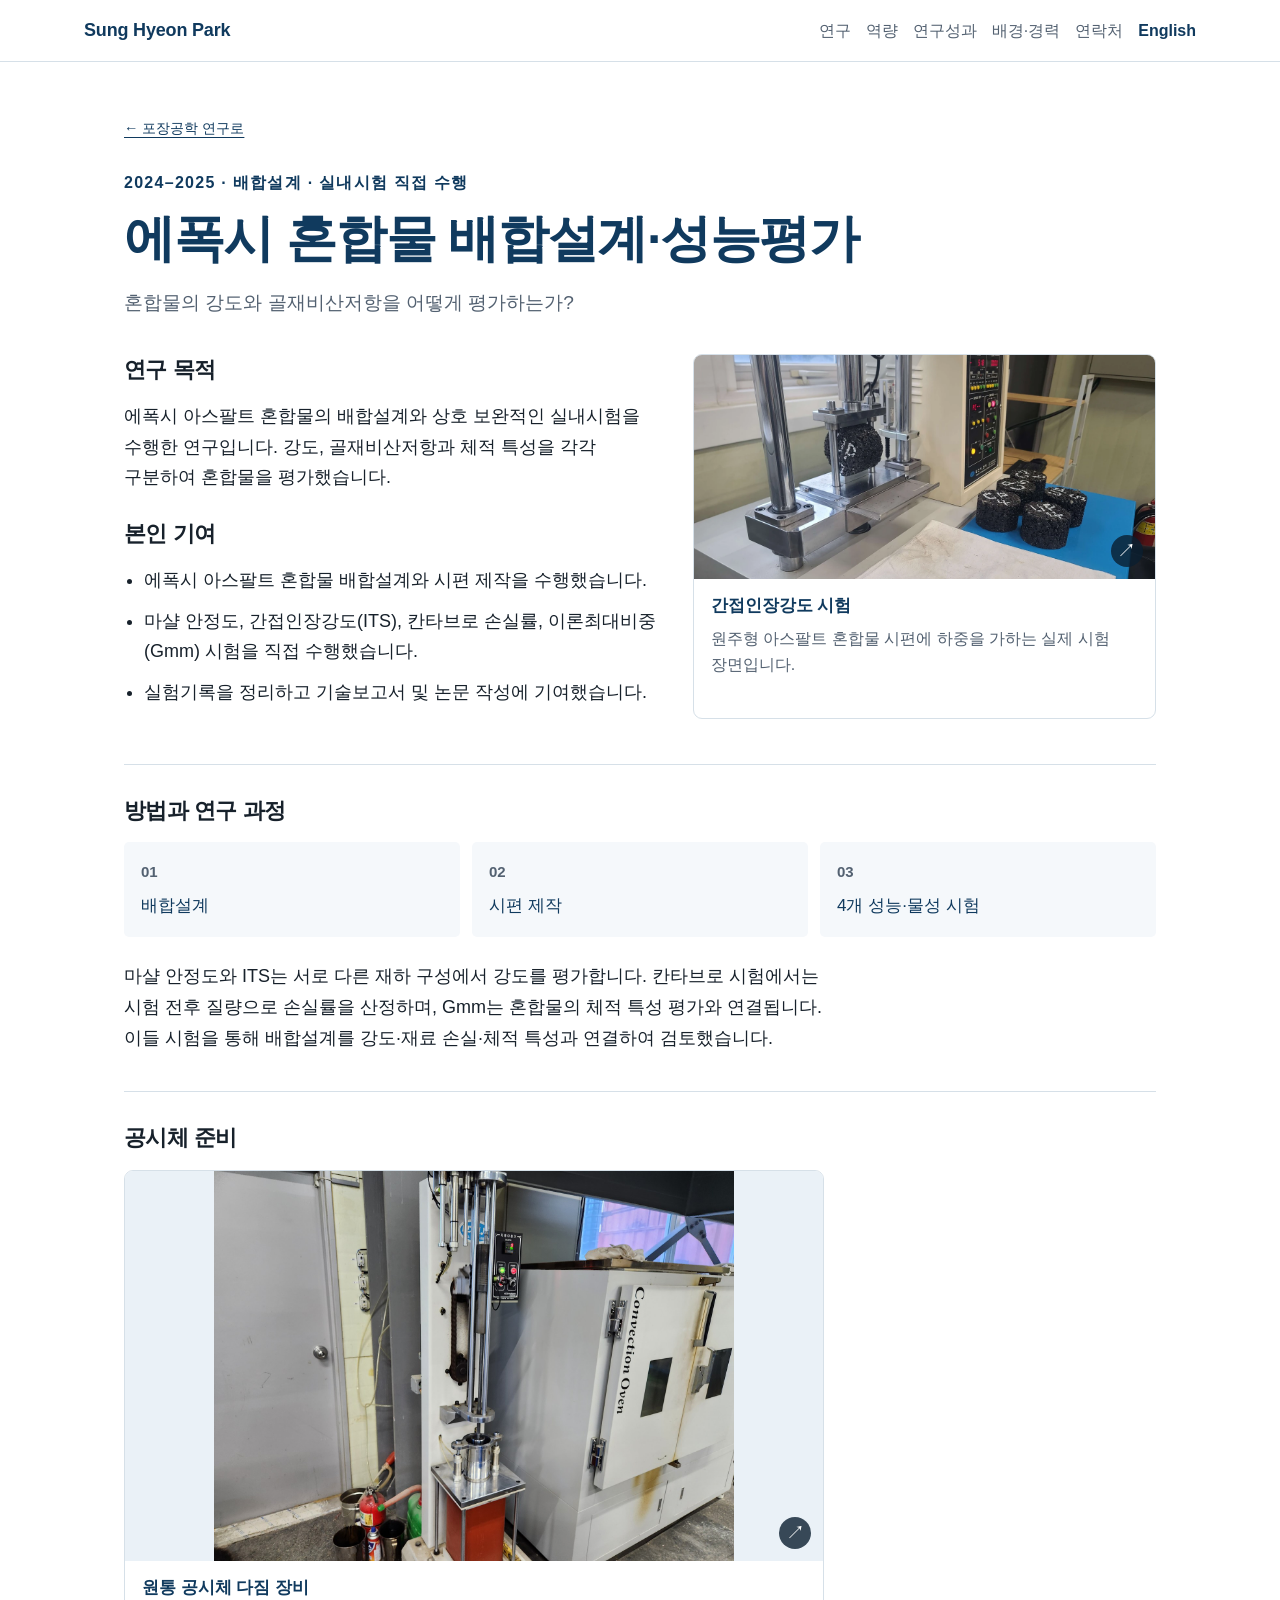
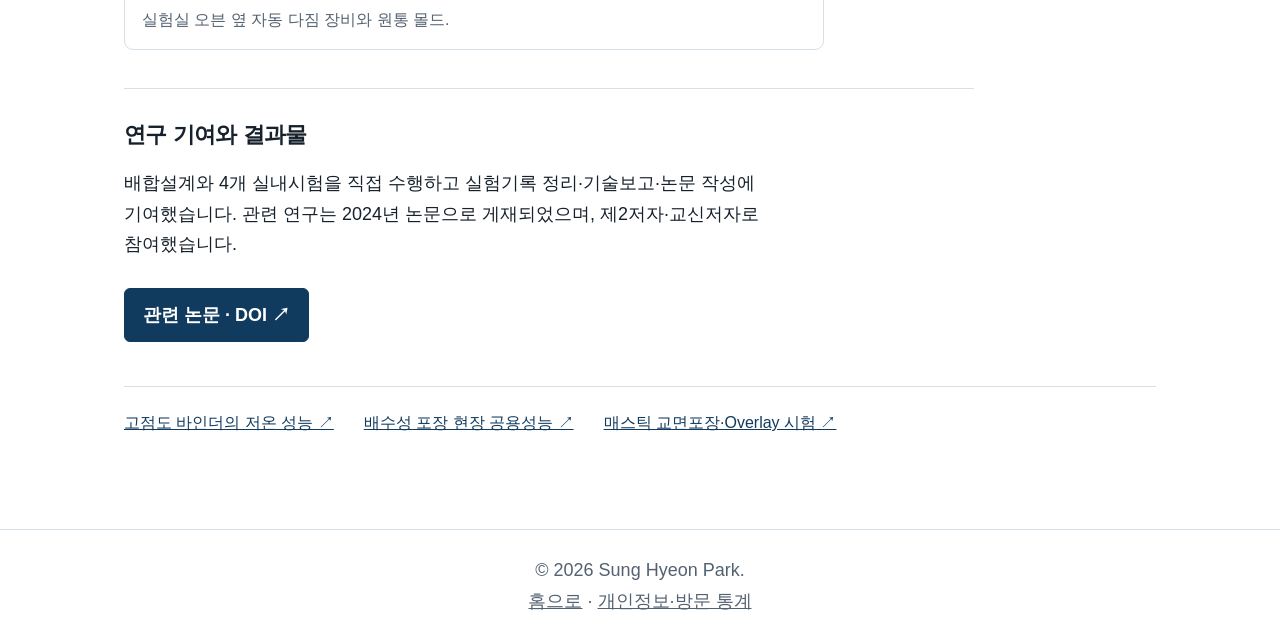
==== epoxy-asphalt-ko.html @ c2492a3b "Curate representative research photos and improve portfolio readability" ====
<!DOCTYPE html>
<html lang="ko"><head><meta charset="utf-8"><meta name="viewport" content="width=device-width, initial-scale=1">
<title>에폭시 혼합물 배합설계·성능평가 | Sung Hyeon Park</title><meta name="description" content="배합설계와 시편 제작을 수행하고 마샬 안정도·간접인장강도·칸타브로 손실률·이론최대비중 시험을 직접 수행했습니다.">
<link rel="canonical" href="https://sunghyeonpark-engineering.github.io/epoxy-asphalt-ko.html">
<link rel="alternate" hreflang="ko" href="https://sunghyeonpark-engineering.github.io/epoxy-asphalt-ko.html"><link rel="alternate" hreflang="en" href="https://sunghyeonpark-engineering.github.io/epoxy-asphalt.html">
<link rel="alternate" hreflang="x-default" href="https://sunghyeonpark-engineering.github.io/epoxy-asphalt.html">
<meta property="og:type" content="website"><meta property="og:title" content="에폭시 혼합물 배합설계·성능평가 | Sung Hyeon Park"><meta property="og:description" content="배합설계와 시편 제작을 수행하고 마샬 안정도·간접인장강도·칸타브로 손실률·이론최대비중 시험을 직접 수행했습니다.">
<meta property="og:url" content="https://sunghyeonpark-engineering.github.io/epoxy-asphalt-ko.html"><meta property="og:locale" content="ko_KR">
<meta property="og:image" content="https://sunghyeonpark-engineering.github.io/assets/portfolio-share.png"><meta property="og:image:width" content="1200"><meta property="og:image:height" content="630"><meta property="og:image:alt" content="Sung Hyeon Park — pavement materials research portfolio">
<meta name="twitter:card" content="summary_large_image"><meta name="twitter:title" content="에폭시 혼합물 배합설계·성능평가 | Sung Hyeon Park"><meta name="twitter:description" content="배합설계와 시편 제작을 수행하고 마샬 안정도·간접인장강도·칸타브로 손실률·이론최대비중 시험을 직접 수행했습니다."><meta name="twitter:image" content="https://sunghyeonpark-engineering.github.io/assets/portfolio-share.png">
<link rel="icon" type="image/svg+xml" href="assets/favicon.svg"><link rel="stylesheet" href="styles.css?v=20261010-readable">
<script defer src="analytics.js?v=20261008-counter"></script><script defer src="photos.js?v=20261008"></script>
<script type="application/ld+json">{"@context": "https://schema.org", "@type": "Person", "name": "Sung Hyeon Park", "url": "https://sunghyeonpark-engineering.github.io/", "image": "https://sunghyeonpark-engineering.github.io/assets/photos/sung-hyeon-park-900.webp", "sameAs": ["https://www.linkedin.com/in/sung-hyeon-park-64b91a425/"], "alumniOf": {"@type": "CollegeOrUniversity", "name": "Seoul National University of Science and Technology"}, "knowsAbout": ["Pavement materials", "Asphalt mixtures", "Low-temperature performance", "Field pavement performance"]}</script></head><body class="detail-page portfolio-readable"><a class="skip-link" href="#main-content">본문으로 건너뛰기</a><header class="site-header"><nav class="nav" aria-label="주 메뉴"><a class="logo" href="ko.html">Sung Hyeon Park</a><div class="nav-links"><a href="ko.html#research-photos">연구</a><a href="ko.html#methods">역량</a><a href="ko.html#outputs">연구성과</a><a href="ko.html#professional">배경·경력</a><a href="ko.html#cv-contact">연락처</a><a class="language-link" href="epoxy-asphalt.html" hreflang="en" lang="en">English</a></div></nav></header><main id="main-content" class="detail-main"><header class="detail-heading"><a class="back-link" href="ko.html#research-photos">← 포장공학 연구로</a><p class="eyebrow">2024–2025 · 배합설계 · 실내시험 직접 수행</p><h1>에폭시 혼합물 배합설계·성능평가</h1><p class="detail-question">혼합물의 강도와 골재비산저항을 어떻게 평가하는가?</p></header><section class="detail-overview"><div><h2>연구 목적</h2><p>에폭시 아스팔트 혼합물의 배합설계와 상호 보완적인 실내시험을 수행한 연구입니다. 강도, 골재비산저항과 체적 특성을 각각 구분하여 혼합물을 평가했습니다.</p><h2>본인 기여</h2><ul><li>에폭시 아스팔트 혼합물 배합설계와 시편 제작을 수행했습니다.</li><li>마샬 안정도, 간접인장강도(ITS), 칸타브로 손실률, 이론최대비중(Gmm) 시험을 직접 수행했습니다.</li><li>실험기록을 정리하고 기술보고서 및 논문 작성에 기여했습니다.</li></ul></div><figure class="research-photo">
<a aria-label="사진 크게 보기: 간접인장강도 시험" class="photo-link" href="assets/photos/epoxy-strength-v2-1280.webp">
<img alt="재하 장치의 원주형 아스팔트 혼합물 시편과 간접인장 시험 지그" decoding="async" height="1943" loading="lazy" sizes="(max-width: 680px) calc(100vw - 36px), 780px" src="assets/photos/epoxy-strength-v2-640.webp" srcset="assets/photos/epoxy-strength-v2-640.webp 640w, assets/photos/epoxy-strength-v2-1280.webp 1280w" width="4000"/>
<span aria-hidden="true" class="photo-expand">↗</span>
</a>
<figcaption><h3>간접인장강도 시험</h3><p>원주형 아스팔트 혼합물 시편에 하중을 가하는 실제 시험 장면입니다.</p></figcaption>
</figure></section><section class="detail-method"><h2>방법과 연구 과정</h2><ol class="method-flow"><li><span>01</span>배합설계</li><li><span>02</span>시편 제작</li><li><span>03</span>4개 성능·물성 시험</li></ol><p>마샬 안정도와 ITS는 서로 다른 재하 구성에서 강도를 평가합니다. 칸타브로 시험에서는 시험 전후 질량으로 손실률을 산정하며, Gmm는 혼합물의 체적 특성 평가와 연결됩니다. 이들 시험을 통해 배합설계를 강도·재료 손실·체적 특성과 연결하여 검토했습니다.</p></section><section class="detail-evidence curated-evidence"><h2>공시체 준비</h2><figure class="research-photo" data-curated-photo="021-compact"><a class="photo-link" href="assets/research-gallery/021-compact-1600.jpg" aria-label="사진 확대: 원통 공시체 다짐 장비"><img src="assets/research-gallery/021-compact-480.webp" srcset="assets/research-gallery/021-compact-480.webp 480w, assets/research-gallery/021-compact-1600.jpg 1600w" sizes="(max-width: 680px) calc(100vw - 36px), 520px" width="1600" height="1200" loading="lazy" decoding="async" alt="원통 공시체 다짐 장비"><span class="photo-expand" aria-hidden="true">↗</span></a><figcaption><h3>원통 공시체 다짐 장비</h3><p>실험실 오븐 옆 자동 다짐 장비와 원통 몰드.</p></figcaption></figure></section><section class="detail-outcome"><h2>연구 기여와 결과물</h2><p>배합설계와 4개 실내시험을 직접 수행하고 실험기록 정리·기술보고·논문 작성에 기여했습니다. 관련 연구는 2024년 논문으로 게재되었으며, 제2저자·교신저자로 참여했습니다.</p><a class="button primary" href="https://doi.org/10.22702/jkai.2024.14.2.26">관련 논문 · DOI ↗</a></section><nav class="related-research" aria-label="다른 포장 연구"><a href="low-temperature-binder-ko.html">고점도 바인더의 저온 성능 ↗</a><a href="porous-asphalt-field-ko.html">배수성 포장 현장 공용성능 ↗</a><a href="mastic-asphalt-overlay-ko.html">매스틱 교면포장·Overlay 시험 ↗</a></nav></main><footer class="site-footer"><p>© 2026 Sung Hyeon Park.</p><p><a href="ko.html">홈으로</a> · <a href="privacy.html">개인정보·방문 통계</a></p></footer></body></html>
---- styles.css ----
:root {
  --background: #ffffff;
  --surface: #f5f8fb;
  --surface-strong: #eaf1f7;
  --text: #17212b;
  --muted: #536171;
  --accent: #103a5e;
  --accent-hover: #0a2c49;
  --accent-soft: #d9e8f4;
  --border: #d6e0e8;
  --published: #0b5d4f;
  --published-bg: #def2ec;
  --forthcoming: #764b00;
  --forthcoming-bg: #fff0c7;
  --presented: #174f8a;
  --presented-bg: #e2eefb;
  --shadow: 0 18px 45px rgba(18, 38, 63, 0.09);
}

* {
  box-sizing: border-box;
}

html {
  scroll-behavior: smooth;
}

body {
  margin: 0;
  background: var(--background);
  color: var(--text);
  font-family: Arial, Helvetica, sans-serif;
  line-height: 1.65;
}

html:lang(ko) body {
  font-family: Arial, "Malgun Gothic", "Apple SD Gothic Neo", sans-serif;
  word-break: keep-all;
}

a {
  color: inherit;
}

a:focus-visible {
  outline: 3px solid #2f78ae;
  outline-offset: 3px;
}

cite {
  font-style: normal;
}

.sr-only {
  position: absolute;
  width: 1px;
  height: 1px;
  padding: 0;
  margin: -1px;
  overflow: hidden;
  clip-path: inset(50%);
  white-space: nowrap;
  border: 0;
}

.skip-link {
  position: fixed;
  top: -80px;
  left: 16px;
  z-index: 100;
  padding: 10px 14px;
  border: 1px solid var(--accent);
  border-radius: 6px;
  background: #ffffff;
  color: var(--accent);
  font-weight: 700;
  text-decoration: none;
}

.skip-link:focus {
  top: 12px;
}

.site-header {
  position: sticky;
  top: 0;
  z-index: 10;
  border-bottom: 1px solid var(--border);
  background: rgba(255, 255, 255, 0.95);
  backdrop-filter: blur(10px);
}

.nav {
  display: flex;
  align-items: center;
  justify-content: space-between;
  max-width: 1160px;
  margin: 0 auto;
  padding: 15px 24px;
  gap: 24px;
}

.logo {
  color: var(--accent);
  font-weight: 800;
  letter-spacing: -0.01em;
  text-decoration: none;
  white-space: nowrap;
}

.nav-links {
  display: flex;
  flex-wrap: wrap;
  justify-content: flex-end;
  gap: 7px 15px;
  color: var(--muted);
  font-size: 0.91rem;
}

.nav-links a {
  text-decoration: none;
}

.nav-links a:hover,
.nav-links a:focus-visible {
  color: var(--accent);
}

.language-link {
  color: var(--accent);
  font-weight: 800;
}

.hero {
  display: grid;
  grid-template-columns: minmax(0, 1fr) minmax(300px, 455px);
  align-items: center;
  max-width: 1160px;
  margin: 0 auto;
  padding: 76px 24px 54px;
  gap: 52px;
  scroll-margin-top: 100px;
}

.hero-content {
  max-width: 680px;
}

.eyebrow {
  margin: 0 0 12px;
  color: var(--accent);
  font-size: 0.78rem;
  font-weight: 800;
  letter-spacing: 0.08em;
  text-transform: uppercase;
}

h1,
h2,
h3,
p,
li {
  overflow-wrap: break-word;
}

h1 {
  margin: 0;
  color: var(--text);
  font-size: clamp(2.6rem, 6vw, 4.9rem);
  letter-spacing: -0.04em;
  line-height: 1;
}

h2 {
  margin: 0;
  color: var(--text);
  font-size: clamp(1.75rem, 3vw, 2.45rem);
  letter-spacing: -0.025em;
  line-height: 1.18;
}

h3 {
  margin: 0 0 11px;
  color: var(--accent);
  font-size: 1.08rem;
  line-height: 1.35;
}

.hero-summary {
  max-width: 650px;
  margin: 25px 0 0;
  color: var(--muted);
  font-size: 1.08rem;
}

.hero-details {
  display: flex;
  flex-wrap: wrap;
  gap: 10px;
  margin-top: 25px;
}

.hero-details span {
  display: inline-flex;
  align-items: center;
  min-height: 34px;
  padding: 7px 11px;
  border: 1px solid var(--border);
  border-radius: 999px;
  background: var(--surface);
  color: var(--accent);
  font-size: 0.88rem;
  font-weight: 700;
}

.hero-actions {
  display: flex;
  flex-wrap: wrap;
  gap: 12px;
  margin-top: 33px;
}

.button {
  display: inline-flex;
  align-items: center;
  justify-content: center;
  min-height: 44px;
  padding: 11px 18px;
  border: 1px solid var(--accent);
  border-radius: 6px;
  font-weight: 750;
  text-decoration: none;
}

.button.primary {
  background: var(--accent);
  color: #ffffff;
}

.button.secondary {
  background: #ffffff;
  color: var(--accent);
}

.button:hover {
  box-shadow: 0 0 0 4px var(--accent-soft);
}

.button.primary:hover {
  background: var(--accent-hover);
}

.hero-visual {
  margin: 0;
  overflow: hidden;
  border: 1px solid var(--border);
  border-radius: 10px;
  background: var(--surface);
  box-shadow: var(--shadow);
}

.hero-visual img {
  display: block;
  width: 100%;
  height: auto;
}

.section {
  max-width: 1160px;
  margin: 0 auto;
  padding: 52px 24px;
  scroll-margin-top: 92px;
}

.section-heading {
  max-width: 820px;
  margin-bottom: 24px;
}

.section-intro {
  margin: 12px 0 0;
  color: var(--muted);
}

.content-block,
.contact-card {
  max-width: 850px;
  padding: 29px;
  border: 1px solid var(--border);
  border-radius: 9px;
  background: var(--surface);
}

.content-block.wide {
  max-width: none;
}

.content-block p,
.contact-card p {
  margin: 0 0 16px;
  color: var(--muted);
}

.content-block p:last-child,
.contact-card p:last-child {
  margin-bottom: 0;
}

.profile-fact {
  display: grid;
  grid-template-columns: 105px minmax(0, 1fr);
  gap: 14px;
  padding-top: 17px;
  border-top: 1px solid var(--border);
}

.profile-fact strong {
  color: var(--accent);
}

.interest-grid,
.methods-grid,
.project-grid,
.skills-grid {
  display: grid;
  gap: 18px;
}

.interest-grid,
.methods-grid,
.project-grid {
  grid-template-columns: repeat(3, minmax(0, 1fr));
}

.skills-grid {
  grid-template-columns: repeat(4, minmax(0, 1fr));
}

.interest-grid article,
.methods-grid article,
.project-card,
.skills-grid article {
  min-height: 100%;
  padding: 25px;
  border: 1px solid var(--border);
  border-radius: 9px;
  background: #ffffff;
}

.interest-grid article,
.methods-grid article {
  background: var(--surface);
}

.project-card {
  box-shadow: 0 10px 30px rgba(18, 38, 63, 0.06);
}

.project-card p,
.skills-grid p {
  margin: 0;
  color: var(--muted);
}

.project-label {
  margin: 0 0 12px;
  color: var(--accent);
  font-size: 0.76rem;
  font-weight: 800;
  letter-spacing: 0.08em;
  text-transform: uppercase;
}

.compact-list,
.skill-list {
  margin: 0;
  padding-left: 20px;
  color: var(--muted);
}

.compact-list li,
.skill-list li {
  margin-bottom: 8px;
}

.compact-list li:last-child,
.skill-list li:last-child {
  margin-bottom: 0;
}

.publication-block {
  padding-top: 11px;
  padding-bottom: 11px;
  background: #ffffff;
}

.publication-item {
  padding: 27px 4px;
  border-bottom: 1px solid var(--border);
}

.publication-item:last-child {
  border-bottom: 0;
}

.publication-item h3 {
  max-width: 950px;
  margin-bottom: 12px;
  font-size: 1.14rem;
}

.publication-item p {
  margin: 0 0 9px;
}

.publication-link {
  color: var(--accent);
  font-weight: 750;
  text-decoration-line: underline;
  text-decoration-thickness: 0.09em;
  text-underline-offset: 0.18em;
}

.publication-link:hover {
  color: var(--accent-hover);
  text-decoration-thickness: 0.15em;
}

.publication-link:visited {
  color: #59447a;
}

.doi-link {
  color: var(--accent);
  font-weight: 650;
  overflow-wrap: anywhere;
  text-underline-offset: 0.14em;
}

.publication-authors {
  color: var(--text) !important;
}

.publication-meta,
.publication-note {
  color: var(--muted);
}

.publication-note {
  font-size: 0.92rem;
}

.status-label,
.meta-line {
  color: var(--accent) !important;
  font-size: 0.9rem;
  font-weight: 750;
}

.status-badge {
  display: inline-flex;
  align-items: center;
  min-height: 26px;
  margin-right: 6px;
  padding: 3px 9px;
  border-radius: 999px;
  font-size: 0.78rem;
  font-weight: 800;
  letter-spacing: 0.02em;
}

.status-badge.published {
  background: var(--published-bg);
  color: var(--published);
}

.status-badge.forthcoming {
  background: var(--forthcoming-bg);
  color: var(--forthcoming);
}

.status-badge.presented {
  background: var(--presented-bg);
  color: var(--presented);
}

.presentation-list {
  margin: 0;
  padding: 0;
  list-style: none;
}

.presentation-list li {
  padding: 0 0 22px;
  border-bottom: 1px solid var(--border);
  color: var(--muted);
}

.presentation-list li + li {
  padding-top: 22px;
}

.presentation-list li:last-child {
  padding-bottom: 0;
  border-bottom: 0;
}

.presentation-title {
  display: block;
  margin-bottom: 6px;
  color: var(--text);
}

.presentation-authors,
.presentation-meta {
  margin: 0;
}

.presentation-authors {
  color: var(--text);
}

.presentation-meta {
  margin-top: 5px;
}

.presentation-actions {
  display: flex;
  flex-wrap: wrap;
  gap: 10px;
  margin-top: 16px;
}

.document-button {
  min-height: 40px;
  padding: 8px 14px;
  background: #ffffff;
  color: var(--accent);
  font-size: 0.9rem;
}

.cv-contact-grid {
  display: grid;
  grid-template-columns: minmax(250px, 0.7fr) minmax(0, 1.3fr);
  gap: 18px;
}

.cv-contact-grid .content-block,
.cv-contact-grid .contact-card {
  max-width: none;
}

.cv-contact-grid .content-block {
  border-left: 4px solid var(--accent);
}

.contact-item {
  display: inline-flex;
  align-items: center;
  min-height: 42px;
  padding: 8px 13px;
  border: 1px solid var(--border);
  border-radius: 6px;
  background: #ffffff;
  color: var(--accent);
  font-weight: 750;
  text-decoration: none;
}

.contact-item:hover {
  border-color: var(--accent);
  box-shadow: 0 0 0 4px var(--accent-soft);
}

.site-footer {
  margin-top: 28px;
  padding: 25px;
  border-top: 1px solid var(--border);
  color: var(--muted);
  text-align: center;
}

.site-footer p {
  margin: 0;
}

@media (max-width: 960px) {
  .hero {
    grid-template-columns: 1fr;
    padding-top: 50px;
  }

  .hero-visual {
    max-width: 620px;
  }

  .interest-grid,
  .methods-grid,
  .project-grid {
    grid-template-columns: repeat(2, minmax(0, 1fr));
  }

  .skills-grid {
    grid-template-columns: repeat(2, minmax(0, 1fr));
  }
}

@media (max-width: 680px) {
  .site-header {
    position: static;
  }

  .nav {
    align-items: flex-start;
    flex-direction: column;
    padding: 14px 18px;
    gap: 10px;
  }

  .nav-links {
    justify-content: flex-start;
    width: 100%;
    gap: 6px 13px;
    font-size: 0.88rem;
  }

  .hero,
  .section {
    padding-left: 18px;
    padding-right: 18px;
  }

  .hero {
    gap: 36px;
  }

  .interest-grid,
  .methods-grid,
  .project-grid,
  .skills-grid,
  .cv-contact-grid,
  .profile-fact {
    grid-template-columns: 1fr;
  }

  .content-block,
  .contact-card,
  .interest-grid article,
  .methods-grid article,
  .project-card,
  .skills-grid article {
    padding: 22px;
  }

  .hero-actions .button,
  .presentation-actions .button,
  .contact-item {
    width: 100%;
  }

  .presentation-actions {
    display: grid;
    grid-template-columns: 1fr;
  }

  .publication-item {
    padding: 23px 0;
  }
}

@media (prefers-reduced-motion: reduce) {
  html {
    scroll-behavior: auto;
  }
}

/* Public aggregate counts; detailed analytics remain in the owner's account. */
.visitor-stats { max-width: 580px; margin: 0 auto 22px; padding: 21px 24px; border: 1px solid var(--border); border-radius: 9px; background: var(--surface); }
.visitor-stats h2 { font-size: .85rem; letter-spacing: .06em; text-transform: uppercase; color: var(--muted); }
.visitor-stats dl { display: grid; grid-template-columns: 1fr 1fr; margin: 18px 0 12px; }
.visitor-stats dl > div + div { border-left: 1px solid var(--border); }
.visitor-stats dt { font-size: .86rem; }
.visitor-stats dd { margin: 3px 0 0; color: var(--accent); font-size: 2rem; font-weight: 750; font-variant-numeric: tabular-nums; }
.visitor-stats .counter-note { font-size: .76rem; }
.visitor-stats .counter-date { margin-top: 7px; font-size: .76rem; }
.visitor-stats #visits-status { font-size: .8rem; color: var(--muted); }
.visitor-stats #visits-status:empty { display: none; }



/* Real portrait and a curated record of laboratory and field work. */
.hero { grid-template-columns: minmax(0, 1fr) 300px; gap: 72px; }
.portrait { width: 300px; justify-self: end; background: #fff; }
.portrait img { aspect-ratio: 3 / 4; object-fit: contain; }
.portrait figcaption { padding: 17px 20px; border-top: 1px solid var(--border); }
.portrait figcaption strong { display: block; color: var(--accent); font-size: 1rem; }
.portrait figcaption span { display: block; color: var(--muted); font-size: .8rem; }
.photo-grid { display: grid; grid-template-columns: repeat(6, minmax(0, 1fr)); gap: 24px; }
.research-photo { grid-column: span 2; margin: 0; overflow: hidden; border: 1px solid var(--border); border-radius: 9px; background: #fff; }
.research-photo:nth-child(-n+2) { grid-column: span 3; }
.photo-link { display: block; position: relative; background: var(--surface-strong); }
.photo-link:focus-visible { outline-offset: -4px; }
.photo-link img { display: block; width: 100%; aspect-ratio: 4 / 3; height: auto; object-fit: cover; }
.photo-expand { position: absolute; right: 12px; bottom: 12px; display: grid; place-items: center; width: 32px; height: 32px; border-radius: 50%; color: #fff; background: rgba(10, 30, 48, .8); font-size: 1.2rem; }
.photo-link:hover .photo-expand { background: var(--accent); }
.research-photo figcaption { padding: 20px; }
.research-photo h3 { margin-bottom: 7px; }
.research-photo p { margin: 0; font-size: .92rem; color: var(--muted); }
.photo-dialog { width: min(1100px, calc(100% - 32px)); max-height: calc(100dvh - 32px); padding: 16px; border: 1px solid var(--border); border-radius: 10px; background: #fff; color: var(--text); }
.photo-dialog::backdrop { background: rgba(9, 19, 30, .85); }
.photo-dialog figure { margin: 0; }
.photo-dialog img { display: block; width: 100%; height: auto; max-height: calc(100dvh - 210px); object-fit: contain; background: var(--surface); }
.photo-dialog figcaption { padding: 16px 4px 4px; }
.photo-dialog figcaption h3 { margin: 0 0 6px; }
.photo-dialog figcaption p { margin: 0; color: var(--muted); }
.photo-dialog-close { display: block; margin: 0 0 12px auto; min-width: 44px; min-height: 44px; padding: 8px 16px; border: 1px solid var(--border); border-radius: 6px; background: #fff; color: var(--accent); font: inherit; font-weight: 700; cursor: pointer; }
.photo-dialog-close:focus-visible { outline: 3px solid #2f78ae; outline-offset: 3px; }
body.photo-open { overflow: hidden; }
@media (max-width: 960px) {
  .hero { grid-template-columns: minmax(0, 1fr) 240px; gap: 36px; }
  .portrait { width: 240px; }
  .photo-grid { grid-template-columns: repeat(2, minmax(0, 1fr)); }
  .research-photo, .research-photo:nth-child(-n+2) { grid-column: auto; }
}
@media (max-width: 680px) {
  .hero { grid-template-columns: 1fr; }
  .portrait { width: 200px; justify-self: center; order: -1; }
  .photo-grid { grid-template-columns: 1fr; }
  .photo-dialog { padding: 12px; }
}

/* Research cases: preserve complete specimen and instrument geometry. */
.research-cases { display: grid; gap: 32px; }
.research-case { min-width: 0; padding: 28px; border: 1px solid var(--border); border-radius: 10px; background: #fff; }
.case-heading { display: flex; align-items: baseline; gap: 14px; margin-bottom: 22px; }
.case-number { flex: none; color: #678397; font-size: .85rem; font-weight: 700; letter-spacing: .08em; }
.case-heading h3 { font-size: 1.35rem; line-height: 1.35; margin: 0; }
.case-main { display: grid; grid-template-columns: minmax(0, 1.1fr) minmax(0, 1fr); align-items: start; gap: 28px; }
.case-text .case-question { margin: 0 0 18px; color: var(--accent); font-size: 1.05rem; font-weight: 700; }
.case-text h4 { margin: 0 0 5px; font-size: .78rem; color: var(--muted); letter-spacing: .07em; text-transform: uppercase; }
.case-text p { margin: 0 0 18px; }
.case-skills { display: flex; flex-wrap: wrap; gap: 7px; list-style: none; padding: 0; margin: 18px 0 0; }
.case-skills li { padding: 4px 9px; background: var(--surface-strong); border-radius: 4px; color: var(--accent); font-size: .76rem; }
.research-case .research-photo { grid-column: auto; border: 0; border-radius: 5px; background: var(--surface); }
.research-case .photo-link img { width: 100%; height: auto; aspect-ratio: auto; object-fit: contain; }
.research-case .research-photo figcaption { padding: 13px 15px; }
.research-case .research-photo figcaption h3 { font-size: .91rem; margin-bottom: 4px; }
.research-case .research-photo figcaption p { font-size: .81rem; line-height: 1.5; }
.case-evidence { margin-top: 26px; }
.case-evidence > h4 { margin: 0 0 12px; font-size: .96rem; color: var(--accent); }
.evidence-sequence { display: grid; grid-template-columns: repeat(3, minmax(0, 1fr)); gap: 14px; }
.evidence-sequence.two { grid-template-columns: repeat(2, minmax(0, 1fr)); }
.case-source { margin: 10px 0 0; font-size: .76rem; color: var(--muted); }
.case-insight { margin: 18px 0 0; padding: 14px 17px; border-left: 3px solid #507c9c; background: var(--surface); font-size: .92rem; }
.case-pair { display: grid; grid-template-columns: repeat(2, minmax(0, 1fr)); gap: 32px; }
.case-pair .case-heading { min-height: 56px; align-items: start; }
.case-pair .research-photo { margin-bottom: 22px; }
.case-pair .photo-link { height: 340px; display: flex; align-items: center; justify-content: center; }
.case-pair .photo-link img { height: 100%; object-fit: contain; }
.research-case .case-paper { display: inline-block; margin-top: 12px; color: var(--accent); font-size: .86rem; font-weight: 700; text-underline-offset: 3px; }
@media (max-width: 960px) {
  .research-case { padding: 22px; }
  .case-main { gap: 22px; }
  .case-pair { gap: 22px; }
  .case-pair .photo-link { height: 290px; }
}
@media (max-width: 680px) {
  .research-cases, .case-pair { gap: 22px; }
  .research-case { padding: 18px; }
  .case-heading h3 { font-size: 1.15rem; }
  .case-main, .case-pair { grid-template-columns: 1fr; }
  .case-main > .case-text { order: -1; }
  .case-pair .case-heading { min-height: 0; }
  .evidence-sequence { gap: 8px; }
  .evidence-sequence .research-photo figcaption { padding: 9px 7px; }
  .evidence-sequence .research-photo figcaption h3 { font-size: .77rem; }
  .evidence-sequence .research-photo figcaption p { font-size: .73rem; }
  .evidence-sequence .photo-expand { width: 24px; height: 24px; right: 5px; bottom: 5px; font-size: 1rem; }
  .case-pair .photo-link { height: auto; }
  .case-pair .photo-link img { height: auto; max-height: 440px; }
}

/* October 2026: concise home, priority-ordered pavement research, paired detail pages. */
.portfolio-home .section { padding-top: 46px; padding-bottom: 46px; }
.portfolio-home .section-heading { margin-bottom: 25px; }
.portfolio-home .section-heading h2 { font-size: clamp(1.7rem,3vw,2.15rem); }
.portfolio-hero { max-width: 1160px; margin: auto; padding: 65px 24px 48px; display: grid; grid-template-columns: minmax(0,1fr) 220px; gap: 65px; align-items: center; }
.portfolio-hero h1 { font-size: clamp(2.8rem,5vw,4.6rem); margin: 10px 0 18px; line-height: 1.05; letter-spacing: -.04em; color: var(--accent); }
.hero-lead { max-width: 680px; font-size: 1.35rem; line-height: 1.5; margin: 0 0 15px; }
.hero-bio { max-width: 650px; color: var(--muted); margin: 0; }
.portfolio-hero .eyebrow { font-size: .78rem; letter-spacing: .07em; }
.portfolio-hero .hero-actions { align-items: center; gap: 12px; margin-top: 25px; }
.hero-contact { font-size: .9rem; color: var(--accent); margin-left: 6px; text-underline-offset: 4px; }
.profile-portrait { margin: 0; width: 220px; }
.profile-portrait img { display: block; width: 100%; height: auto; border-radius: 7px; border: 1px solid var(--border); }
.profile-portrait figcaption { font-size: .73rem; color: var(--muted); text-align: center; padding-top: 10px; }
.anchor-alias { display: block; scroll-margin-top: 120px; }
.selected-research { border-top: 1px solid var(--border); }
.research-card-grid { display: grid; grid-template-columns: repeat(2,minmax(0,1fr)); gap: 26px; }
.research-card { border: 1px solid var(--border); border-radius: 9px; overflow: hidden; background: #fff; min-width: 0; }
.research-card-image { display: flex; height: 250px; background: #edf2f5; align-items: center; justify-content: center; }
.research-card-image img { display: block; width: 100%; height: 100%; object-fit: contain; }
.research-card-body { padding: 22px 24px; }
.card-meta { display: flex; flex-wrap: wrap; gap: 10px; align-items: center; margin: 0 0 9px; color: var(--muted); font-size: .78rem; }
.card-meta span { font-weight: 700; color: var(--accent); }
.research-card h3, .research-note h3 { font-size: 1.12rem; line-height: 1.35; margin: 0 0 11px; }
.research-card h3 a { text-decoration: none; }
.research-card-body > p:not(.card-meta), .research-note > p:not(.card-meta) { margin: 0 0 16px; color: var(--muted); font-size: .92rem; }
.case-link { color: var(--accent); font-size: .84rem; font-weight: 700; text-underline-offset: 4px; }
.research-note-grid { display: grid; grid-template-columns: repeat(2,minmax(0,1fr)); gap: 26px; margin-top: 26px; }
.research-note { padding: 24px; background: var(--surface); border-left: 3px solid #507c9c; border-radius: 3px; }
.capability-grid { display: grid; grid-template-columns: repeat(3,minmax(0,1fr)); gap: 28px; }
.capability-grid article { border-top: 2px solid var(--accent-soft); padding-top: 16px; }
.capability-grid h3 { font-size: 1rem; margin: 0 0 10px; }
.capability-grid p { font-size: .9rem; color: var(--muted); margin: 0; }
.output-paper { padding: 22px 0; border-top: 1px solid var(--border); }
.output-label { display: flex; gap: 12px; flex-wrap: wrap; align-items: center; color: var(--muted); font-size: .78rem; margin: 0 0 9px; }
.role-badge { background: #e6f1ec; color: #225b4d; padding: 3px 8px; border-radius: 4px; }
.output-paper h3 { font-size: 1.06rem; line-height: 1.45; margin: 0 0 8px; }
.output-paper h3 a { text-decoration: none; }
.output-paper .authors { font-size: .83rem; color: var(--muted); margin: 0 0 5px; }
.output-paper .publication-meta { font-size: .8rem; margin: 0; }
.publication-key { font-size: .76rem; color: var(--muted); margin-top: 0; }
.conference-heading { display: flex; justify-content: space-between; gap: 20px; align-items: baseline; margin: 38px 0 17px; }
.conference-heading h3 { margin: 0; }
.conference-heading a { color: var(--accent); font-size: .82rem; }
.conference-grid { display: grid; grid-template-columns: repeat(2,minmax(0,1fr)); gap: 24px; }
.conference-card { display: grid; grid-template-columns: 94px minmax(0,1fr); gap: 17px; border: 1px solid var(--border); padding: 20px; border-radius: 7px; background: #fff; }
.poster-link { display: block; }
.poster-link img { display: block; width: 100%; height: auto; max-height: 200px; object-fit: contain; border: 1px solid var(--border); }
.conference-card h4 { font-size: .88rem; line-height: 1.5; margin: 0 0 8px; }
.conference-card .meta-line, .conference-role { font-size: .75rem; margin: 0 0 7px; color: var(--muted); }
.document-links { display: flex; flex-wrap: wrap; gap: 14px; font-size: .79rem; font-weight: 700; color: var(--accent); }
.planned-output { margin-top: 18px; border: 1px solid var(--border); padding: 13px 17px; border-radius: 5px; font-size: .82rem; color: var(--muted); }
.planned-output summary { cursor: pointer; }
.planned-output p { margin-bottom: 0; }
.background-list { display: grid; grid-template-columns: .85fr 1fr 1.4fr; gap: 32px; }
.background-list h3 { font-size: .96rem; margin-bottom: 10px; }
.background-list p { font-size: .9rem; color: var(--muted); margin: 0; }
.contact-section { border-top: 1px solid var(--border); }
.contact-links { display: flex; gap: 24px; flex-wrap: wrap; margin-top: 20px; font-weight: 700; color: var(--accent); }
.detail-main { max-width: 1100px; margin: auto; padding: 50px 24px 65px; }
.detail-heading { margin-bottom: 35px; max-width: 900px; }
.back-link { display: inline-block; margin-bottom: 30px; color: var(--accent); font-size: .9rem; text-underline-offset: 4px; }
.detail-heading h1 { font-size: clamp(2rem,4.5vw,3.2rem); line-height: 1.16; letter-spacing: -.025em; margin: 13px 0 20px; color: var(--accent); }
.detail-heading .eyebrow { font-size: .75rem; }
.detail-question { font-size: 1.2rem; line-height: 1.6; margin: 0; color: var(--muted); }
.detail-overview { display: grid; grid-template-columns: 1fr 1fr; gap: 35px; align-items: start; }
.detail-main h2 { font-size: 1.2rem; margin: 0 0 16px; }
.detail-overview p { margin: 0 0 25px; }
.detail-overview ul { padding-left: 20px; margin-top: 0; }
.detail-overview li { margin-bottom: 10px; }
.detail-page .research-photo, .detail-page .research-photo:nth-child(-n+2) { grid-column: auto; min-width: 0; }
.detail-page .photo-link img { aspect-ratio: auto; height: auto; object-fit: contain; max-height: 540px; }
.detail-page .research-photo figcaption { padding: 15px 17px; }
.detail-page .research-photo h3 { font-size: .9rem; }
.detail-page .research-photo p { font-size: .8rem; }
.detail-method, .detail-evidence, .detail-outcome { margin-top: 38px; padding-top: 30px; border-top: 1px solid var(--border); }
.method-flow { list-style: none; display: grid; grid-template-columns: repeat(3,minmax(0,1fr)); gap: 12px; margin: 0 0 24px; padding: 0; }
.method-flow li { padding: 17px; background: var(--surface); border-radius: 5px; color: var(--accent); font-size: .9rem; }
.method-flow span { display: block; color: var(--muted); font-size: .72rem; font-weight: 700; margin-bottom: 7px; }
.detail-outcome { max-width: 850px; }
.detail-outcome .button { margin-top: 10px; }
.related-research { margin-top: 44px; display: flex; gap: 15px 30px; flex-wrap: wrap; border-top: 1px solid var(--border); padding-top: 23px; color: var(--accent); font-size: .86rem; }
@media (max-width: 960px) {
  .portfolio-hero { gap: 35px; grid-template-columns: minmax(0,1fr) 190px; }
  .profile-portrait { width: 190px; }
  .conference-grid { grid-template-columns: 1fr; }
  .conference-card { grid-template-columns: 110px minmax(0,1fr); }
  .background-list { grid-template-columns: 1fr; gap: 22px; }
  .background-list article { display: grid; grid-template-columns: 160px 1fr; gap: 20px; }
  .research-card-image { height: 225px; }
}
@media (max-width: 680px) {
  .portfolio-home .section { padding-top: 34px; padding-bottom: 34px; }
  .portfolio-hero { grid-template-columns: 1fr; padding: 32px 18px; gap: 23px; }
  .portfolio-hero h1 { font-size: 2.7rem; }
  .hero-lead { font-size: 1.16rem; }
  .hero-bio { font-size: .94rem; }
  .profile-portrait { width: 150px; justify-self: center; }
  .profile-portrait figcaption { font-size: .7rem; }
  .portfolio-hero .hero-actions { display: flex; }
  .portfolio-hero .hero-actions .button { width: auto; padding: 11px 14px; font-size: .82rem; }
  .hero-contact { font-size: .82rem; }
  .research-card-grid, .research-note-grid, .capability-grid { grid-template-columns: 1fr; gap: 20px; }
  .research-card-image { height: 230px; }
  .research-card-body, .research-note { padding: 20px; }
  .conference-heading { display: block; }
  .conference-heading h3 { margin-bottom: 8px; }
  .conference-card { grid-template-columns: 72px minmax(0,1fr); gap: 13px; padding: 15px; }
  .background-list article { display: block; }
  .background-list h3 { margin-bottom: 8px; }
  .detail-main { padding: 30px 18px 44px; }
  .detail-heading { margin-bottom: 27px; }
  .detail-heading h1 { font-size: 2rem; }
  .detail-question { font-size: 1.06rem; }
  .detail-overview { grid-template-columns: 1fr; gap: 20px; }
  .detail-page .photo-link img { max-height: 440px; }
  .method-flow { grid-template-columns: 1fr; gap: 8px; }
  .method-flow li { display: flex; gap: 12px; align-items: baseline; padding: 13px 15px; }
  .method-flow span { margin: 0; }
  .detail-main .evidence-sequence { gap: 7px; }
  .detail-main .evidence-sequence figcaption { padding: 8px; }
  .detail-main .evidence-sequence h3 { font-size: .74rem; }
  .detail-main .evidence-sequence p { font-size: .7rem; }
  .contact-links { gap: 12px; flex-direction: column; overflow-wrap: anywhere; }
  .output-paper h3 { overflow-wrap: anywhere; }
}

/* Research photographs, 2026-10-10. Preserve the full visible test geometry. */
.process-photo-grid { display:grid; grid-template-columns:repeat(2,minmax(0,1fr)); gap:24px; margin-top:24px; align-items:start; }
.detail-page .process-photo-grid .photo-link { display:flex; align-items:center; justify-content:center; min-height:240px; background:var(--surface); }
.detail-page .process-photo-grid .photo-link img { width:100%; height:290px; max-height:none; object-fit:contain; }
.detail-page .process-photo-grid .compact-source-photo .photo-link img { width:244px; height:auto; max-width:100%; }
.analysis-reading { display:grid; grid-template-columns:repeat(2,minmax(0,1fr)); gap:26px; margin:24px 0; }
.analysis-reading h3 { font-size:1.05rem; }
.visual-note { color:var(--muted); font-size:.82rem; margin-top:18px; }
@media(max-width:680px) {
 .process-photo-grid,.analysis-reading { grid-template-columns:1fr; gap:20px; }
 .detail-page .process-photo-grid .photo-link img { height:auto; max-height:360px; }
 .detail-page .process-photo-grid .photo-link { min-height:180px; }
}


/* Restrained portfolio readability, 2026-10-10. Gallery layout is unchanged. */
body.portfolio-readable { font-size:18px; line-height:1.7; }
.portfolio-readable .detail-main:not(.gallery-main) { max-width:1080px; }
.portfolio-readable .detail-main:not(.gallery-main) .detail-overview { grid-template-columns:minmax(0,1.15fr) minmax(0,1fr); gap:36px; }
.portfolio-readable .detail-main:not(.gallery-main) .detail-method > p,
.portfolio-readable .detail-main:not(.gallery-main) .detail-outcome > p { max-width:70ch; }
.portfolio-readable .detail-main:not(.gallery-main) h2 { font-size:1.4rem; line-height:1.4; }
.portfolio-readable .detail-main:not(.gallery-main) .research-photo h3 { font-size:17px; line-height:1.45; }
.portfolio-readable .detail-main:not(.gallery-main) .research-photo p { font-size:16px; line-height:1.65; }
.portfolio-readable .detail-main:not(.gallery-main) .photo-link img { max-height:390px; }
.portfolio-readable .curated-evidence > .research-photo { max-width:700px; margin:0; }
.portfolio-readable .curated-evidence .photo-link img { max-height:420px; }
.portfolio-readable .research-card-body > p:not(.card-meta),
.portfolio-readable .research-note > p:not(.card-meta),
.portfolio-readable .capability-grid p,
.portfolio-readable .background-list p,
.portfolio-readable .hero-bio { font-size:1em; line-height:1.7; }
.portfolio-readable .card-meta,
.portfolio-readable .output-label,
.portfolio-readable .output-paper .authors,
.portfolio-readable .output-paper .publication-meta,
.portfolio-readable .publication-key,
.portfolio-readable .conference-card .meta-line,
.portfolio-readable .conference-role,
.portfolio-readable .document-links,
.portfolio-readable .planned-output,
.portfolio-readable .case-source,
.portfolio-readable .visual-note,
.portfolio-readable .detail-heading .eyebrow,
.portfolio-readable .case-link,
.portfolio-readable .related-research { font-size:16px; line-height:1.6; }
.portfolio-readable .conference-card h4 { font-size:17px; }
.portfolio-readable .conference-card { grid-template-columns:94px minmax(0,1fr); }
.portfolio-readable .nav-links { font-size:16px; }
.portfolio-readable .method-flow li { font-size:17px; }
.portfolio-readable .method-flow span { font-size:15px; }
.portfolio-readable .analysis-reading p { max-width:65ch; }
@media(max-width:680px) {
 body.portfolio-readable { font-size:17px; }
 .portfolio-readable .detail-main:not(.gallery-main) .detail-overview { grid-template-columns:1fr; gap:22px; }
 .portfolio-readable .detail-main:not(.gallery-main) .evidence-sequence { grid-template-columns:1fr; gap:20px; }
 .portfolio-readable .detail-main:not(.gallery-main) .photo-link img { max-height:360px; }
 .portfolio-readable .detail-main:not(.gallery-main) .research-photo figcaption { padding:16px; }
 .portfolio-readable .detail-main:not(.gallery-main) .research-photo h3 { font-size:17px; }
 .portfolio-readable .detail-main:not(.gallery-main) .research-photo p { font-size:16px; }
 .portfolio-readable .nav { gap:12px; }
 .portfolio-readable .nav-links { gap:6px 12px; }
 .portfolio-readable .conference-card { grid-template-columns:62px minmax(0,1fr); }
 .portfolio-readable .portfolio-hero .hero-actions .button,
 .portfolio-readable .hero-contact { font-size:16px; }
}
.portfolio-readable .profile-portrait figcaption { font-size:16px; line-height:1.5; }
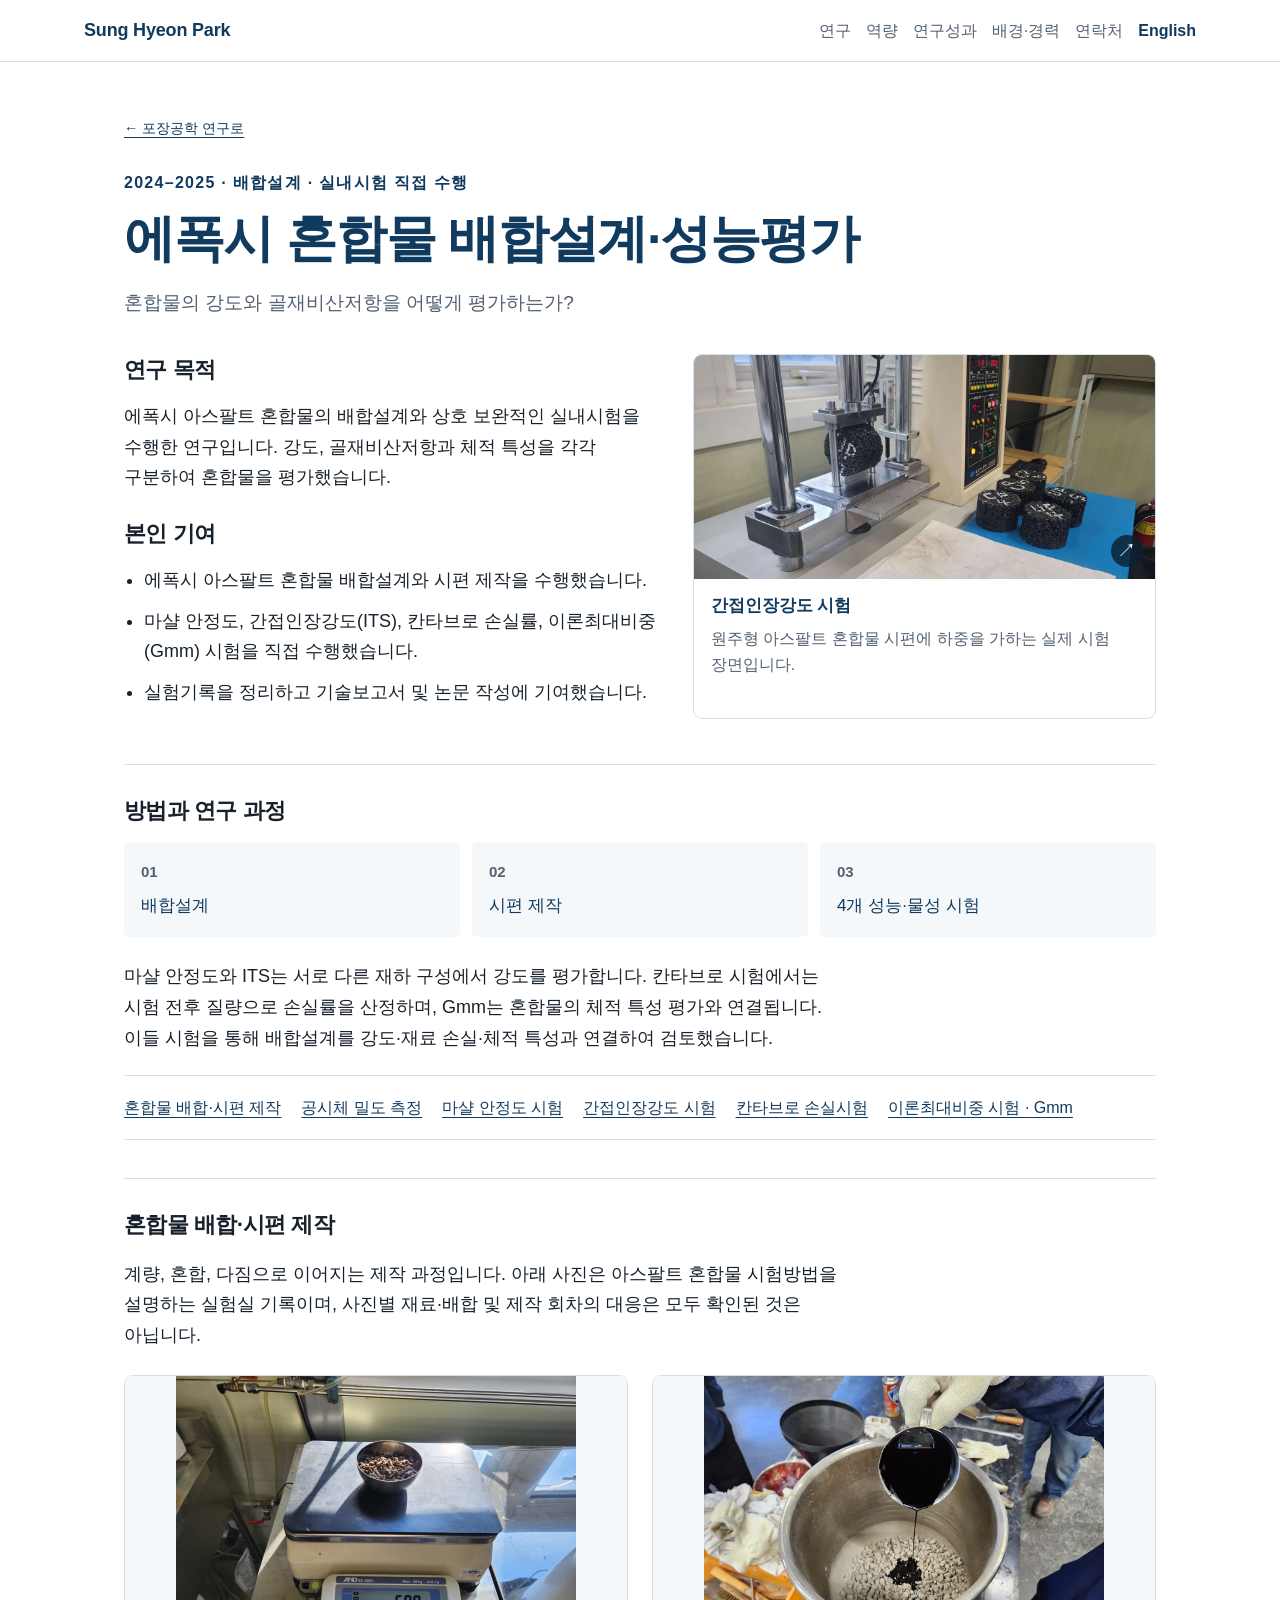
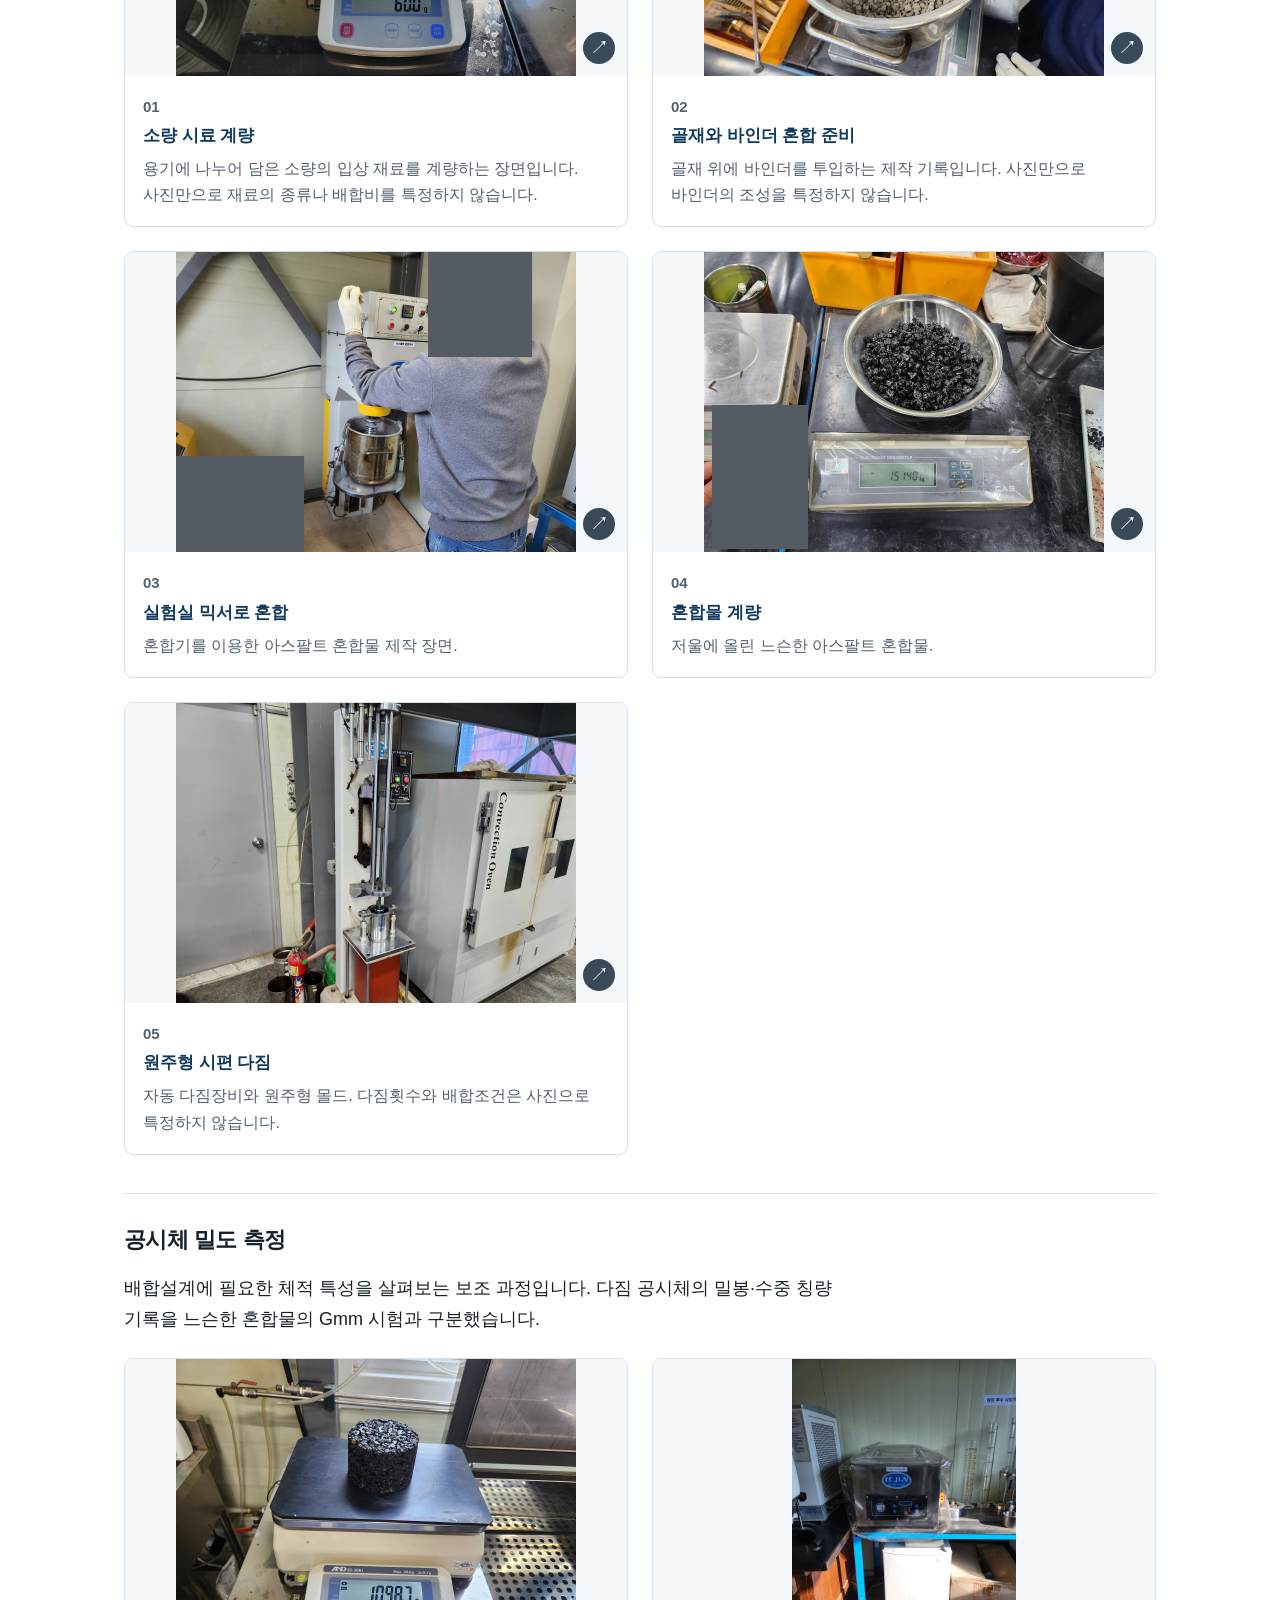
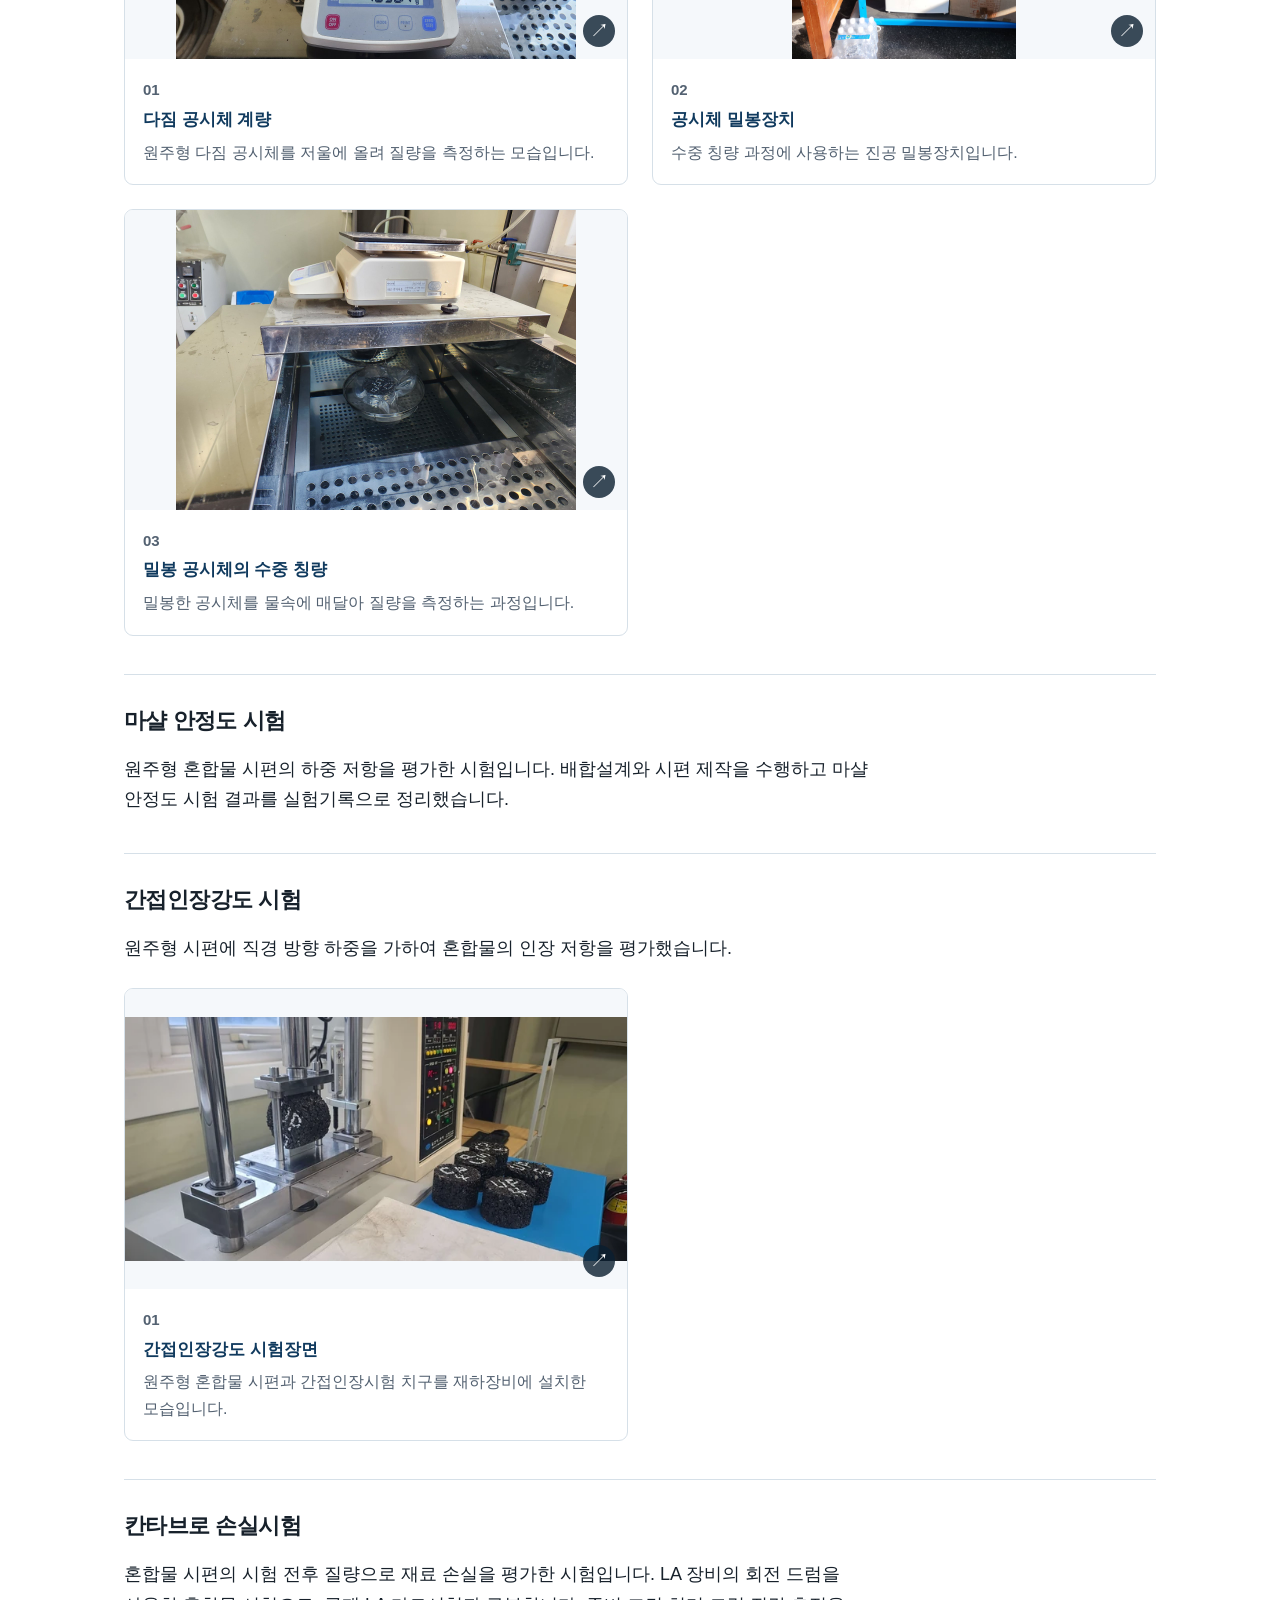
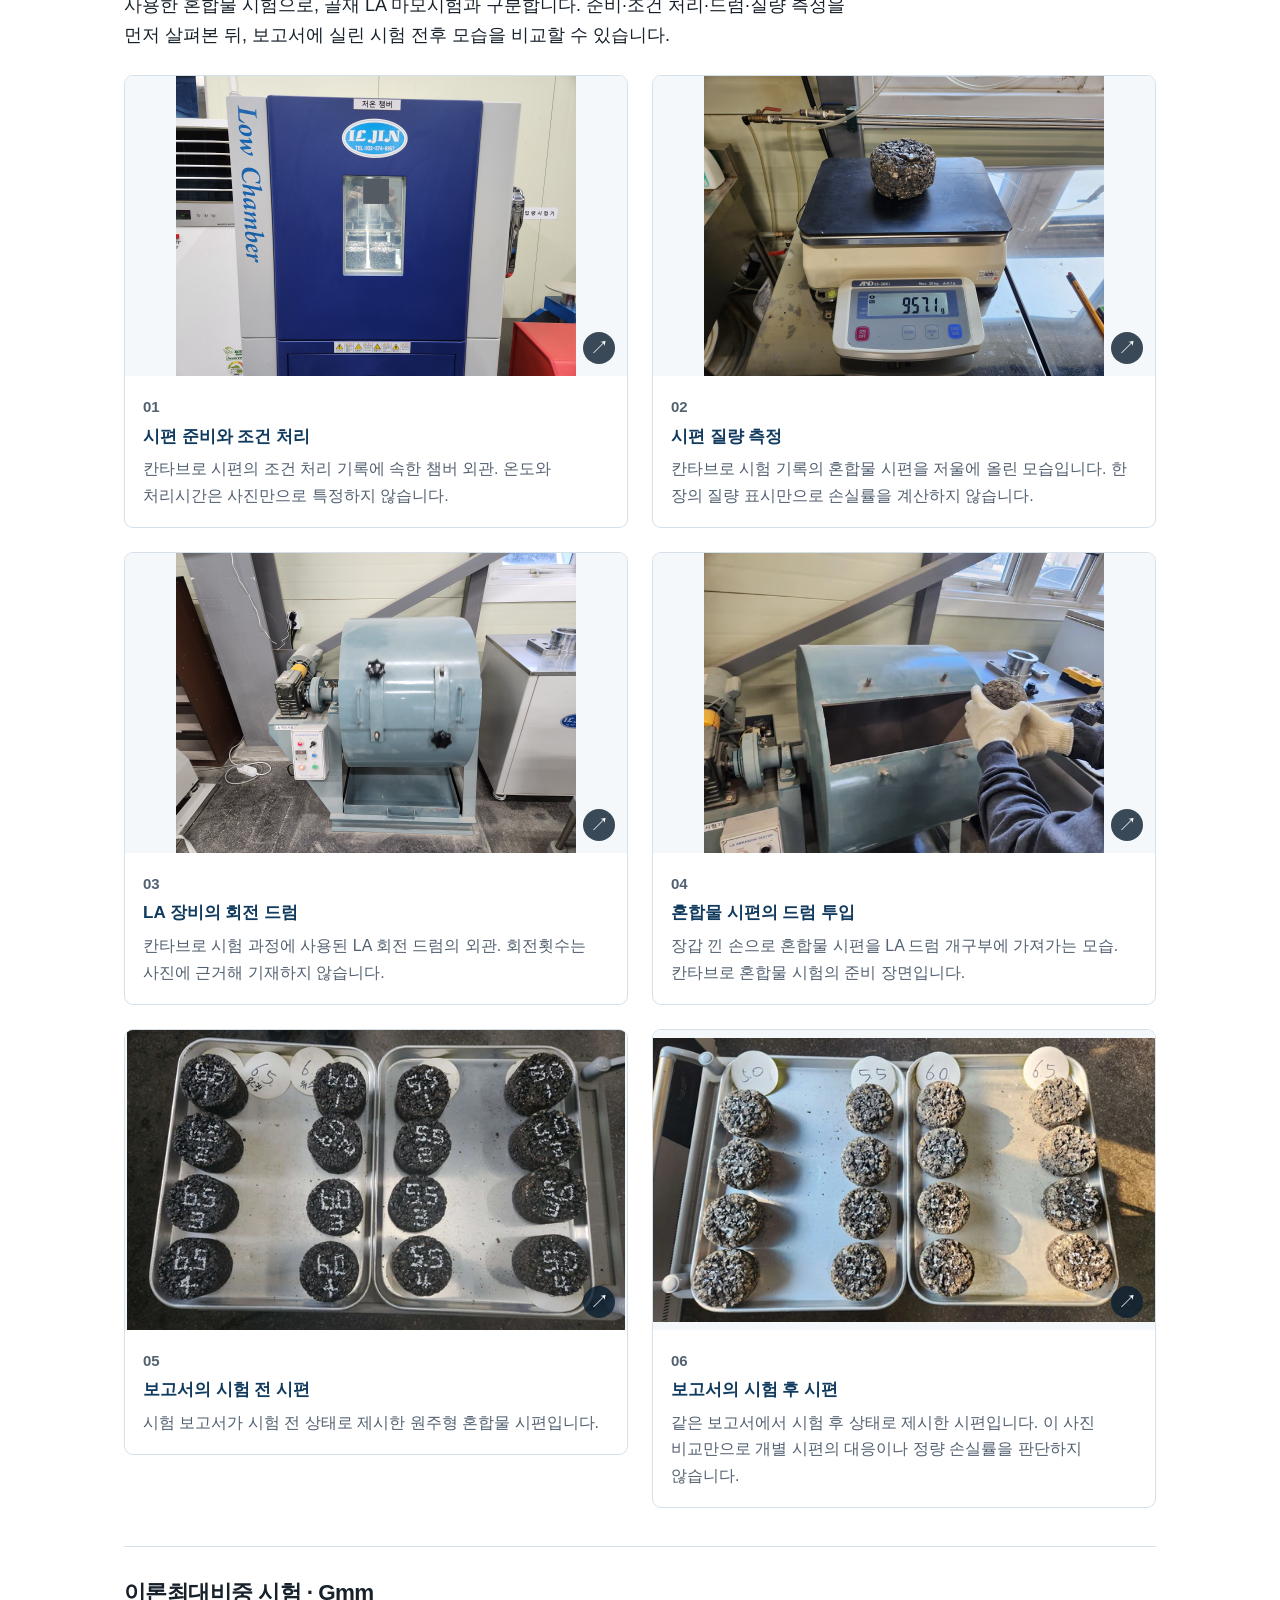
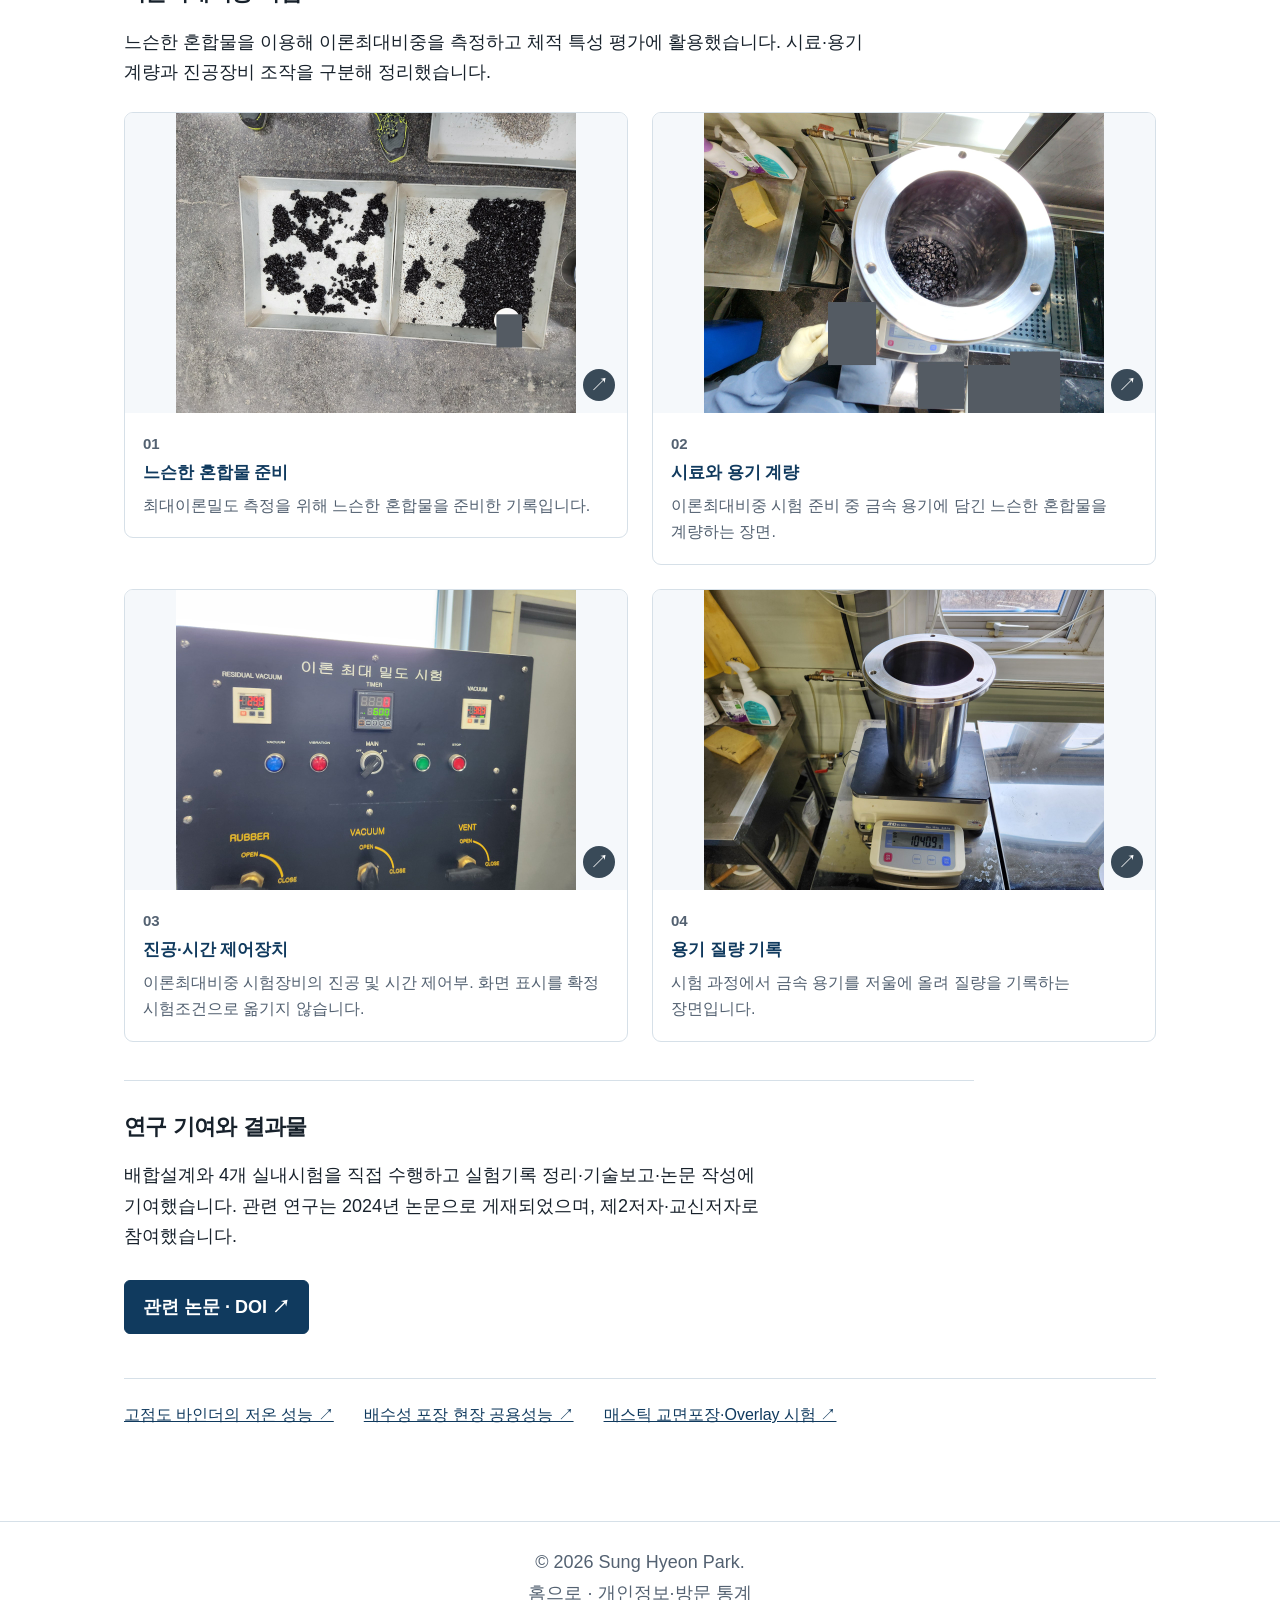
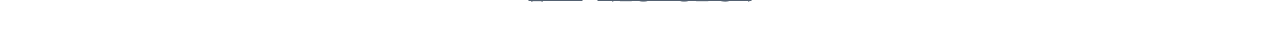
==== commit bfaea6d4: "Document research processes with reviewed bilingual photographs Organize binder, mixture and Overlay" ====
--- a/epoxy-asphalt-ko.html
+++ b/epoxy-asphalt-ko.html
@@ -9,11 +9,11 @@
 <meta property="og:image" content="https://sunghyeonpark-engineering.github.io/assets/portfolio-share.png"><meta property="og:image:width" content="1200"><meta property="og:image:height" content="630"><meta property="og:image:alt" content="Sung Hyeon Park — pavement materials research portfolio">
 <meta name="twitter:card" content="summary_large_image"><meta name="twitter:title" content="에폭시 혼합물 배합설계·성능평가 | Sung Hyeon Park"><meta name="twitter:description" content="배합설계와 시편 제작을 수행하고 마샬 안정도·간접인장강도·칸타브로 손실률·이론최대비중 시험을 직접 수행했습니다."><meta name="twitter:image" content="https://sunghyeonpark-engineering.github.io/assets/portfolio-share.png">
 <link rel="icon" type="image/svg+xml" href="assets/favicon.svg"><link rel="stylesheet" href="styles.css?v=20261010-readable">
-<script defer src="analytics.js?v=20261008-counter"></script><script defer src="photos.js?v=20261008"></script>
-<script type="application/ld+json">{"@context": "https://schema.org", "@type": "Person", "name": "Sung Hyeon Park", "url": "https://sunghyeonpark-engineering.github.io/", "image": "https://sunghyeonpark-engineering.github.io/assets/photos/sung-hyeon-park-900.webp", "sameAs": ["https://www.linkedin.com/in/sung-hyeon-park-64b91a425/"], "alumniOf": {"@type": "CollegeOrUniversity", "name": "Seoul National University of Science and Technology"}, "knowsAbout": ["Pavement materials", "Asphalt mixtures", "Low-temperature performance", "Field pavement performance"]}</script></head><body class="detail-page portfolio-readable"><a class="skip-link" href="#main-content">본문으로 건너뛰기</a><header class="site-header"><nav class="nav" aria-label="주 메뉴"><a class="logo" href="ko.html">Sung Hyeon Park</a><div class="nav-links"><a href="ko.html#research-photos">연구</a><a href="ko.html#methods">역량</a><a href="ko.html#outputs">연구성과</a><a href="ko.html#professional">배경·경력</a><a href="ko.html#cv-contact">연락처</a><a class="language-link" href="epoxy-asphalt.html" hreflang="en" lang="en">English</a></div></nav></header><main id="main-content" class="detail-main"><header class="detail-heading"><a class="back-link" href="ko.html#research-photos">← 포장공학 연구로</a><p class="eyebrow">2024–2025 · 배합설계 · 실내시험 직접 수행</p><h1>에폭시 혼합물 배합설계·성능평가</h1><p class="detail-question">혼합물의 강도와 골재비산저항을 어떻게 평가하는가?</p></header><section class="detail-overview"><div><h2>연구 목적</h2><p>에폭시 아스팔트 혼합물의 배합설계와 상호 보완적인 실내시험을 수행한 연구입니다. 강도, 골재비산저항과 체적 특성을 각각 구분하여 혼합물을 평가했습니다.</p><h2>본인 기여</h2><ul><li>에폭시 아스팔트 혼합물 배합설계와 시편 제작을 수행했습니다.</li><li>마샬 안정도, 간접인장강도(ITS), 칸타브로 손실률, 이론최대비중(Gmm) 시험을 직접 수행했습니다.</li><li>실험기록을 정리하고 기술보고서 및 논문 작성에 기여했습니다.</li></ul></div><figure class="research-photo">
+<script defer src="analytics.js?v=20261016-privacy"></script><script defer src="photos.js?v=20261008"></script>
+<script type="application/ld+json">{"@context": "https://schema.org", "@type": "Person", "name": "Sung Hyeon Park", "url": "https://sunghyeonpark-engineering.github.io/", "image": "https://sunghyeonpark-engineering.github.io/assets/photos/sung-hyeon-park-900.webp", "sameAs": ["https://www.linkedin.com/in/sung-hyeon-park-64b91a425/"], "alumniOf": {"@type": "CollegeOrUniversity", "name": "Seoul National University of Science and Technology"}, "knowsAbout": ["Pavement materials", "Asphalt mixtures", "Low-temperature performance", "Field pavement performance"]}</script><link rel="stylesheet" href="research-process.css?v=20261019"></head><body class="detail-page portfolio-readable"><a class="skip-link" href="#main-content">본문으로 건너뛰기</a><header class="site-header"><nav class="nav" aria-label="주 메뉴"><a class="logo" href="ko.html">Sung Hyeon Park</a><div class="nav-links"><a href="ko.html#research-photos">연구</a><a href="ko.html#methods">역량</a><a href="ko.html#outputs">연구성과</a><a href="ko.html#professional">배경·경력</a><a href="ko.html#cv-contact">연락처</a><a class="language-link" href="epoxy-asphalt.html" hreflang="en" lang="en">English</a></div></nav></header><main id="main-content" class="detail-main"><header class="detail-heading"><a class="back-link" href="ko.html#research-photos">← 포장공학 연구로</a><p class="eyebrow">2024–2025 · 배합설계 · 실내시험 직접 수행</p><h1>에폭시 혼합물 배합설계·성능평가</h1><p class="detail-question">혼합물의 강도와 골재비산저항을 어떻게 평가하는가?</p></header><section class="detail-overview"><div><h2>연구 목적</h2><p>에폭시 아스팔트 혼합물의 배합설계와 상호 보완적인 실내시험을 수행한 연구입니다. 강도, 골재비산저항과 체적 특성을 각각 구분하여 혼합물을 평가했습니다.</p><h2>본인 기여</h2><ul><li>에폭시 아스팔트 혼합물 배합설계와 시편 제작을 수행했습니다.</li><li>마샬 안정도, 간접인장강도(ITS), 칸타브로 손실률, 이론최대비중(Gmm) 시험을 직접 수행했습니다.</li><li>실험기록을 정리하고 기술보고서 및 논문 작성에 기여했습니다.</li></ul></div><figure class="research-photo">
 <a aria-label="사진 크게 보기: 간접인장강도 시험" class="photo-link" href="assets/photos/epoxy-strength-v2-1280.webp">
 <img alt="재하 장치의 원주형 아스팔트 혼합물 시편과 간접인장 시험 지그" decoding="async" height="1943" loading="lazy" sizes="(max-width: 680px) calc(100vw - 36px), 780px" src="assets/photos/epoxy-strength-v2-640.webp" srcset="assets/photos/epoxy-strength-v2-640.webp 640w, assets/photos/epoxy-strength-v2-1280.webp 1280w" width="4000"/>
 <span aria-hidden="true" class="photo-expand">↗</span>
 </a>
 <figcaption><h3>간접인장강도 시험</h3><p>원주형 아스팔트 혼합물 시편에 하중을 가하는 실제 시험 장면입니다.</p></figcaption>
-</figure></section><section class="detail-method"><h2>방법과 연구 과정</h2><ol class="method-flow"><li><span>01</span>배합설계</li><li><span>02</span>시편 제작</li><li><span>03</span>4개 성능·물성 시험</li></ol><p>마샬 안정도와 ITS는 서로 다른 재하 구성에서 강도를 평가합니다. 칸타브로 시험에서는 시험 전후 질량으로 손실률을 산정하며, Gmm는 혼합물의 체적 특성 평가와 연결됩니다. 이들 시험을 통해 배합설계를 강도·재료 손실·체적 특성과 연결하여 검토했습니다.</p></section><section class="detail-evidence curated-evidence"><h2>공시체 준비</h2><figure class="research-photo" data-curated-photo="021-compact"><a class="photo-link" href="assets/research-gallery/021-compact-1600.jpg" aria-label="사진 확대: 원통 공시체 다짐 장비"><img src="assets/research-gallery/021-compact-480.webp" srcset="assets/research-gallery/021-compact-480.webp 480w, assets/research-gallery/021-compact-1600.jpg 1600w" sizes="(max-width: 680px) calc(100vw - 36px), 520px" width="1600" height="1200" loading="lazy" decoding="async" alt="원통 공시체 다짐 장비"><span class="photo-expand" aria-hidden="true">↗</span></a><figcaption><h3>원통 공시체 다짐 장비</h3><p>실험실 오븐 옆 자동 다짐 장비와 원통 몰드.</p></figcaption></figure></section><section class="detail-outcome"><h2>연구 기여와 결과물</h2><p>배합설계와 4개 실내시험을 직접 수행하고 실험기록 정리·기술보고·논문 작성에 기여했습니다. 관련 연구는 2024년 논문으로 게재되었으며, 제2저자·교신저자로 참여했습니다.</p><a class="button primary" href="https://doi.org/10.22702/jkai.2024.14.2.26">관련 논문 · DOI ↗</a></section><nav class="related-research" aria-label="다른 포장 연구"><a href="low-temperature-binder-ko.html">고점도 바인더의 저온 성능 ↗</a><a href="porous-asphalt-field-ko.html">배수성 포장 현장 공용성능 ↗</a><a href="mastic-asphalt-overlay-ko.html">매스틱 교면포장·Overlay 시험 ↗</a></nav></main><footer class="site-footer"><p>© 2026 Sung Hyeon Park.</p><p><a href="ko.html">홈으로</a> · <a href="privacy.html">개인정보·방문 통계</a></p></footer></body></html>+</figure></section><section class="detail-method"><h2>방법과 연구 과정</h2><ol class="method-flow"><li><span>01</span>배합설계</li><li><span>02</span>시편 제작</li><li><span>03</span>4개 성능·물성 시험</li></ol><p>마샬 안정도와 ITS는 서로 다른 재하 구성에서 강도를 평가합니다. 칸타브로 시험에서는 시험 전후 질량으로 손실률을 산정하며, Gmm는 혼합물의 체적 특성 평가와 연결됩니다. 이들 시험을 통해 배합설계를 강도·재료 손실·체적 특성과 연결하여 검토했습니다.</p></section><nav class="process-navigation" aria-label="시험 과정 바로가기"><a href="#preparation">혼합물 배합·시편 제작</a><a href="#density">공시체 밀도 측정</a><a href="#marshall">마샬 안정도 시험</a><a href="#its">간접인장강도 시험</a><a href="#cantabro">칸타브로 손실시험</a><a href="#gmm">이론최대비중 시험 · Gmm</a></nav><section class="detail-evidence test-process" id="preparation"><h2>혼합물 배합·시편 제작</h2><p>계량, 혼합, 다짐으로 이어지는 제작 과정입니다. 아래 사진은 아스팔트 혼합물 시험방법을 설명하는 실험실 기록이며, 사진별 재료·배합 및 제작 회차의 대응은 모두 확인된 것은 아닙니다.</p><div class="process-photo-grid"><figure class="research-photo" data-source-photo="012-weigh"><a class="photo-link" href="assets/research-gallery/012-weigh-1600.jpg" aria-label="크게 보기: 소량 시료 계량"><img src="assets/research-gallery/012-weigh-480.webp" srcset="assets/research-gallery/012-weigh-480.webp 480w, assets/research-gallery/012-weigh-1600.jpg 1600w" sizes="(max-width:680px) calc(100vw - 36px), 500px" width="1600" height="1200" loading="lazy" decoding="async" alt="소량 시료 계량"><span class="photo-expand" aria-hidden="true">↗</span></a><figcaption><span class="step-label">01</span><h3>소량 시료 계량</h3><p>용기에 나누어 담은 소량의 입상 재료를 계량하는 장면입니다. 사진만으로 재료의 종류나 배합비를 특정하지 않습니다.</p></figcaption></figure><figure class="research-photo" data-source-photo="asphalt-mixture-preparation"><a class="photo-link" href="assets/photos/asphalt-mixture-preparation-1280.webp" aria-label="크게 보기: 골재와 바인더 혼합 준비"><img src="assets/photos/asphalt-mixture-preparation-640.webp" srcset="assets/photos/asphalt-mixture-preparation-640.webp 640w, assets/photos/asphalt-mixture-preparation-1280.webp 1280w" sizes="(max-width:680px) calc(100vw - 36px), 500px" width="1280" height="960" loading="lazy" decoding="async" alt="골재와 바인더 혼합 준비"><span class="photo-expand" aria-hidden="true">↗</span></a><figcaption><span class="step-label">02</span><h3>골재와 바인더 혼합 준비</h3><p>골재 위에 바인더를 투입하는 제작 기록입니다. 사진만으로 바인더의 조성을 특정하지 않습니다.</p></figcaption></figure><figure class="research-photo" data-source-photo="019-mix"><a class="photo-link" href="assets/research-gallery/019-mix-1600.jpg" aria-label="크게 보기: 실험실 믹서로 혼합"><img src="assets/research-gallery/019-mix-480.webp" srcset="assets/research-gallery/019-mix-480.webp 480w, assets/research-gallery/019-mix-1600.jpg 1600w" sizes="(max-width:680px) calc(100vw - 36px), 500px" width="1600" height="1200" loading="lazy" decoding="async" alt="실험실 믹서로 혼합"><span class="photo-expand" aria-hidden="true">↗</span></a><figcaption><span class="step-label">03</span><h3>실험실 믹서로 혼합</h3><p>혼합기를 이용한 아스팔트 혼합물 제작 장면.</p></figcaption></figure><figure class="research-photo" data-source-photo="008-weigh"><a class="photo-link" href="assets/research-gallery/008-weigh-1600.jpg" aria-label="크게 보기: 혼합물 계량"><img src="assets/research-gallery/008-weigh-480.webp" srcset="assets/research-gallery/008-weigh-480.webp 480w, assets/research-gallery/008-weigh-1600.jpg 1600w" sizes="(max-width:680px) calc(100vw - 36px), 500px" width="1600" height="1200" loading="lazy" decoding="async" alt="혼합물 계량"><span class="photo-expand" aria-hidden="true">↗</span></a><figcaption><span class="step-label">04</span><h3>혼합물 계량</h3><p>저울에 올린 느슨한 아스팔트 혼합물.</p></figcaption></figure><figure class="research-photo" data-source-photo="021-compact"><a class="photo-link" href="assets/research-gallery/021-compact-1600.jpg" aria-label="크게 보기: 원주형 시편 다짐"><img src="assets/research-gallery/021-compact-480.webp" srcset="assets/research-gallery/021-compact-480.webp 480w, assets/research-gallery/021-compact-1600.jpg 1600w" sizes="(max-width:680px) calc(100vw - 36px), 500px" width="1600" height="1200" loading="lazy" decoding="async" alt="원주형 시편 다짐"><span class="photo-expand" aria-hidden="true">↗</span></a><figcaption><span class="step-label">05</span><h3>원주형 시편 다짐</h3><p>자동 다짐장비와 원주형 몰드. 다짐횟수와 배합조건은 사진으로 특정하지 않습니다.</p></figcaption></figure></div></section><section class="detail-evidence test-process" id="density"><h2>공시체 밀도 측정</h2><p>배합설계에 필요한 체적 특성을 살펴보는 보조 과정입니다. 다짐 공시체의 밀봉·수중 칭량 기록을 느슨한 혼합물의 Gmm 시험과 구분했습니다.</p><div class="process-photo-grid"><figure class="research-photo" data-source-photo="085-density"><a class="photo-link" href="assets/research-gallery/085-density-1600.jpg" aria-label="크게 보기: 다짐 공시체 계량"><img src="assets/research-gallery/085-density-480.webp" srcset="assets/research-gallery/085-density-480.webp 480w, assets/research-gallery/085-density-1600.jpg 1600w" sizes="(max-width:680px) calc(100vw - 36px), 500px" width="1600" height="1200" loading="lazy" decoding="async" alt="다짐 공시체 계량"><span class="photo-expand" aria-hidden="true">↗</span></a><figcaption><span class="step-label">01</span><h3>다짐 공시체 계량</h3><p>원주형 다짐 공시체를 저울에 올려 질량을 측정하는 모습입니다.</p></figcaption></figure><figure class="research-photo" data-source-photo="083-density"><a class="photo-link" href="assets/research-gallery/083-density-1600.jpg" aria-label="크게 보기: 공시체 밀봉장치"><img src="assets/research-gallery/083-density-480.webp" srcset="assets/research-gallery/083-density-480.webp 360w, assets/research-gallery/083-density-1600.jpg 1200w" sizes="(max-width:680px) calc(100vw - 36px), 500px" width="1200" height="1600" loading="lazy" decoding="async" alt="공시체 밀봉장치"><span class="photo-expand" aria-hidden="true">↗</span></a><figcaption><span class="step-label">02</span><h3>공시체 밀봉장치</h3><p>수중 칭량 과정에 사용하는 진공 밀봉장치입니다.</p></figcaption></figure><figure class="research-photo" data-source-photo="082-density"><a class="photo-link" href="assets/research-gallery/082-density-1600.jpg" aria-label="크게 보기: 밀봉 공시체의 수중 칭량"><img src="assets/research-gallery/082-density-480.webp" srcset="assets/research-gallery/082-density-480.webp 480w, assets/research-gallery/082-density-1600.jpg 1600w" sizes="(max-width:680px) calc(100vw - 36px), 500px" width="1600" height="1200" loading="lazy" decoding="async" alt="밀봉 공시체의 수중 칭량"><span class="photo-expand" aria-hidden="true">↗</span></a><figcaption><span class="step-label">03</span><h3>밀봉 공시체의 수중 칭량</h3><p>밀봉한 공시체를 물속에 매달아 질량을 측정하는 과정입니다.</p></figcaption></figure></div></section><section class="detail-evidence test-process" id="marshall"><h2>마샬 안정도 시험</h2><p>원주형 혼합물 시편의 하중 저항을 평가한 시험입니다. 배합설계와 시편 제작을 수행하고 마샬 안정도 시험 결과를 실험기록으로 정리했습니다.</p></section><section class="detail-evidence test-process" id="its"><h2>간접인장강도 시험</h2><p>원주형 시편에 직경 방향 하중을 가하여 혼합물의 인장 저항을 평가했습니다.</p><div class="process-photo-grid"><figure class="research-photo" data-source-photo="epoxy-strength-v2"><a class="photo-link" href="assets/photos/epoxy-strength-v2-1280.webp" aria-label="크게 보기: 간접인장강도 시험장면"><img src="assets/photos/epoxy-strength-v2-640.webp" srcset="assets/photos/epoxy-strength-v2-640.webp 640w, assets/photos/epoxy-strength-v2-1280.webp 1280w" sizes="(max-width:680px) calc(100vw - 36px), 500px" width="1280" height="622" loading="lazy" decoding="async" alt="간접인장강도 시험장면"><span class="photo-expand" aria-hidden="true">↗</span></a><figcaption><span class="step-label">01</span><h3>간접인장강도 시험장면</h3><p>원주형 혼합물 시편과 간접인장시험 치구를 재하장비에 설치한 모습입니다.</p></figcaption></figure></div></section><section class="detail-evidence test-process" id="cantabro"><h2>칸타브로 손실시험</h2><p>혼합물 시편의 시험 전후 질량으로 재료 손실을 평가한 시험입니다. LA 장비의 회전 드럼을 사용한 혼합물 시험으로, 골재 LA 마모시험과 구분합니다. 준비·조건 처리·드럼·질량 측정을 먼저 살펴본 뒤, 보고서에 실린 시험 전후 모습을 비교할 수 있습니다.</p><div class="process-photo-grid"><figure class="research-photo" data-source-photo="119-cant-cond"><a class="photo-link" href="assets/research-gallery/119-cant-cond-1600.jpg" aria-label="크게 보기: 시편 준비와 조건 처리"><img src="assets/research-gallery/119-cant-cond-480.webp" srcset="assets/research-gallery/119-cant-cond-480.webp 480w, assets/research-gallery/119-cant-cond-1600.jpg 1600w" sizes="(max-width:680px) calc(100vw - 36px), 500px" width="1600" height="1200" loading="lazy" decoding="async" alt="시편 준비와 조건 처리"><span class="photo-expand" aria-hidden="true">↗</span></a><figcaption><span class="step-label">01</span><h3>시편 준비와 조건 처리</h3><p>칸타브로 시편의 조건 처리 기록에 속한 챔버 외관. 온도와 처리시간은 사진만으로 특정하지 않습니다.</p></figcaption></figure><figure class="research-photo" data-source-photo="112-cant-weigh"><a class="photo-link" href="assets/research-gallery/112-cant-weigh-1600.jpg" aria-label="크게 보기: 시편 질량 측정"><img src="assets/research-gallery/112-cant-weigh-480.webp" srcset="assets/research-gallery/112-cant-weigh-480.webp 480w, assets/research-gallery/112-cant-weigh-1600.jpg 1600w" sizes="(max-width:680px) calc(100vw - 36px), 500px" width="1600" height="1200" loading="lazy" decoding="async" alt="시편 질량 측정"><span class="photo-expand" aria-hidden="true">↗</span></a><figcaption><span class="step-label">02</span><h3>시편 질량 측정</h3><p>칸타브로 시험 기록의 혼합물 시편을 저울에 올린 모습입니다. 한 장의 질량 표시만으로 손실률을 계산하지 않습니다.</p></figcaption></figure><figure class="research-photo" data-source-photo="106-cantabro"><a class="photo-link" href="assets/research-gallery/106-cantabro-1600.jpg" aria-label="크게 보기: LA 장비의 회전 드럼"><img src="assets/research-gallery/106-cantabro-480.webp" srcset="assets/research-gallery/106-cantabro-480.webp 480w, assets/research-gallery/106-cantabro-1600.jpg 1600w" sizes="(max-width:680px) calc(100vw - 36px), 500px" width="1600" height="1200" loading="lazy" decoding="async" alt="LA 장비의 회전 드럼"><span class="photo-expand" aria-hidden="true">↗</span></a><figcaption><span class="step-label">03</span><h3>LA 장비의 회전 드럼</h3><p>칸타브로 시험 과정에 사용된 LA 회전 드럼의 외관. 회전횟수는 사진에 근거해 기재하지 않습니다.</p></figcaption></figure><figure class="research-photo" data-source-photo="rotating-drum-testing"><a class="photo-link" href="assets/photos/rotating-drum-testing-1280.webp" aria-label="크게 보기: 혼합물 시편의 드럼 투입"><img src="assets/photos/rotating-drum-testing-640.webp" srcset="assets/photos/rotating-drum-testing-640.webp 640w, assets/photos/rotating-drum-testing-1280.webp 1280w" sizes="(max-width:680px) calc(100vw - 36px), 500px" width="1280" height="960" loading="lazy" decoding="async" alt="혼합물 시편의 드럼 투입"><span class="photo-expand" aria-hidden="true">↗</span></a><figcaption><span class="step-label">04</span><h3>혼합물 시편의 드럼 투입</h3><p>장갑 낀 손으로 혼합물 시편을 LA 드럼 개구부에 가져가는 모습. 칸타브로 혼합물 시험의 준비 장면입니다.</p></figcaption></figure><figure class="research-photo" data-source-photo="cantabro-before-v2"><a class="photo-link" href="assets/photos/cantabro-before-v2-1280.webp" aria-label="크게 보기: 보고서의 시험 전 시편"><img src="assets/photos/cantabro-before-v2-640.webp" srcset="assets/photos/cantabro-before-v2-640.webp 640w, assets/photos/cantabro-before-v2-1280.webp 1280w" sizes="(max-width:680px) calc(100vw - 36px), 500px" width="1280" height="770" loading="lazy" decoding="async" alt="보고서의 시험 전 시편"><span class="photo-expand" aria-hidden="true">↗</span></a><figcaption><span class="step-label">05</span><h3>보고서의 시험 전 시편</h3><p>시험 보고서가 시험 전 상태로 제시한 원주형 혼합물 시편입니다.</p></figcaption></figure><figure class="research-photo" data-source-photo="cantabro-after-v2"><a class="photo-link" href="assets/photos/cantabro-after-v2-1280.webp" aria-label="크게 보기: 보고서의 시험 후 시편"><img src="assets/photos/cantabro-after-v2-640.webp" srcset="assets/photos/cantabro-after-v2-640.webp 640w, assets/photos/cantabro-after-v2-1280.webp 1280w" sizes="(max-width:680px) calc(100vw - 36px), 500px" width="1280" height="726" loading="lazy" decoding="async" alt="보고서의 시험 후 시편"><span class="photo-expand" aria-hidden="true">↗</span></a><figcaption><span class="step-label">06</span><h3>보고서의 시험 후 시편</h3><p>같은 보고서에서 시험 후 상태로 제시한 시편입니다. 이 사진 비교만으로 개별 시편의 대응이나 정량 손실률을 판단하지 않습니다.</p></figcaption></figure></div></section><section class="detail-evidence test-process" id="gmm"><h2>이론최대비중 시험 · Gmm</h2><p>느슨한 혼합물을 이용해 이론최대비중을 측정하고 체적 특성 평가에 활용했습니다. 시료·용기 계량과 진공장비 조작을 구분해 정리했습니다.</p><div class="process-photo-grid"><figure class="research-photo" data-source-photo="110-separate"><a class="photo-link" href="assets/research-gallery/110-separate-1600.jpg" aria-label="크게 보기: 느슨한 혼합물 준비"><img src="assets/research-gallery/110-separate-480.webp" srcset="assets/research-gallery/110-separate-480.webp 480w, assets/research-gallery/110-separate-1600.jpg 1600w" sizes="(max-width:680px) calc(100vw - 36px), 500px" width="1600" height="1200" loading="lazy" decoding="async" alt="느슨한 혼합물 준비"><span class="photo-expand" aria-hidden="true">↗</span></a><figcaption><span class="step-label">01</span><h3>느슨한 혼합물 준비</h3><p>최대이론밀도 측정을 위해 느슨한 혼합물을 준비한 기록입니다.</p></figcaption></figure><figure class="research-photo" data-source-photo="117-maxd"><a class="photo-link" href="assets/research-gallery/117-maxd-1600.jpg" aria-label="크게 보기: 시료와 용기 계량"><img src="assets/research-gallery/117-maxd-480.webp" srcset="assets/research-gallery/117-maxd-480.webp 480w, assets/research-gallery/117-maxd-1600.jpg 1600w" sizes="(max-width:680px) calc(100vw - 36px), 500px" width="1600" height="1200" loading="lazy" decoding="async" alt="시료와 용기 계량"><span class="photo-expand" aria-hidden="true">↗</span></a><figcaption><span class="step-label">02</span><h3>시료와 용기 계량</h3><p>이론최대비중 시험 준비 중 금속 용기에 담긴 느슨한 혼합물을 계량하는 장면.</p></figcaption></figure><figure class="research-photo" data-source-photo="114-maxd"><a class="photo-link" href="assets/research-gallery/114-maxd-1600.jpg" aria-label="크게 보기: 진공·시간 제어장치"><img src="assets/research-gallery/114-maxd-480.webp" srcset="assets/research-gallery/114-maxd-480.webp 480w, assets/research-gallery/114-maxd-1600.jpg 1600w" sizes="(max-width:680px) calc(100vw - 36px), 500px" width="1600" height="1200" loading="lazy" decoding="async" alt="진공·시간 제어장치"><span class="photo-expand" aria-hidden="true">↗</span></a><figcaption><span class="step-label">03</span><h3>진공·시간 제어장치</h3><p>이론최대비중 시험장비의 진공 및 시간 제어부. 화면 표시를 확정 시험조건으로 옮기지 않습니다.</p></figcaption></figure><figure class="research-photo" data-source-photo="118-maxd"><a class="photo-link" href="assets/research-gallery/118-maxd-1600.jpg" aria-label="크게 보기: 용기 질량 기록"><img src="assets/research-gallery/118-maxd-480.webp" srcset="assets/research-gallery/118-maxd-480.webp 480w, assets/research-gallery/118-maxd-1600.jpg 1600w" sizes="(max-width:680px) calc(100vw - 36px), 500px" width="1600" height="1200" loading="lazy" decoding="async" alt="용기 질량 기록"><span class="photo-expand" aria-hidden="true">↗</span></a><figcaption><span class="step-label">04</span><h3>용기 질량 기록</h3><p>시험 과정에서 금속 용기를 저울에 올려 질량을 기록하는 장면입니다.</p></figcaption></figure></div></section><section class="detail-outcome"><h2>연구 기여와 결과물</h2><p>배합설계와 4개 실내시험을 직접 수행하고 실험기록 정리·기술보고·논문 작성에 기여했습니다. 관련 연구는 2024년 논문으로 게재되었으며, 제2저자·교신저자로 참여했습니다.</p><a class="button primary" href="https://doi.org/10.22702/jkai.2024.14.2.26">관련 논문 · DOI ↗</a></section><nav class="related-research" aria-label="다른 포장 연구"><a href="low-temperature-binder-ko.html">고점도 바인더의 저온 성능 ↗</a><a href="porous-asphalt-field-ko.html">배수성 포장 현장 공용성능 ↗</a><a href="mastic-asphalt-overlay-ko.html">매스틱 교면포장·Overlay 시험 ↗</a></nav></main><footer class="site-footer"><p>© 2026 Sung Hyeon Park.</p><p><a href="ko.html">홈으로</a> · <a href="privacy.html">개인정보·방문 통계</a></p></footer></body></html>
--- a/research-process.css
+++ b/research-process.css
@@ -0,0 +1,33 @@
+/* Expanded, process-ordered photographs on laboratory research pages. */
+.process-navigation { display:flex; flex-wrap:wrap; gap:10px 20px; margin:22px 0 0; padding:18px 0; border-block:1px solid var(--border); }
+.process-navigation a { color:var(--accent); font-size:16px; text-underline-offset:4px; }
+.test-process { scroll-margin-top:110px; }
+.test-process > p { max-width:75ch; }
+.test-process .process-photo-grid { gap:24px; }
+.test-process .research-photo { margin:0; }
+.test-process .process-photo-grid .photo-link img { height:300px; max-height:none; object-fit:contain; }
+.test-process .step-label { display:block; margin-bottom:5px; color:var(--muted); font-size:15px; font-weight:700; }
+.test-process .research-photo figcaption { padding:18px; }
+.process-note { padding:16px 20px; background:var(--surface); border-left:3px solid #507c9c; }
+.bridge-context { margin-bottom:36px; padding:24px; background:var(--surface); border:1px solid var(--border); border-radius:8px; }
+.bridge-context p { max-width:76ch; }
+.bridge-context p:last-child { margin-bottom:0; }
+.bridge-context .source-links { display:flex; flex-wrap:wrap; gap:12px 24px; font-size:16px; }
+.test-process .wide-result { grid-column:1 / -1; }
+.test-process .wide-result .photo-link img { height:auto; max-height:540px; }
+.binder-process .single-photo-grid { grid-template-columns:minmax(0,1fr); }
+.binder-process .single-photo-grid .photo-link img { height:auto; max-height:480px; }
+.binder-process .publication-equipment-photo .photo-link img { width:236px; height:auto; max-width:100%; }
+.method-sources { font-size:16px; }
+@media(min-width:900px) {
+  .test-process .crack-sequence { grid-template-columns:repeat(3,minmax(0,1fr)); }
+  .test-process .crack-sequence .photo-link img { height:230px; }
+}
+@media(max-width:680px) {
+  .process-navigation { gap:10px 18px; }
+  .test-process { scroll-margin-top:20px; }
+  .test-process .process-photo-grid { grid-template-columns:1fr; gap:20px; }
+  .test-process .process-photo-grid .photo-link img { height:auto; max-height:400px; }
+  .test-process .process-photo-grid .photo-link { min-height:0; }
+  .bridge-context { padding:20px; }
+}
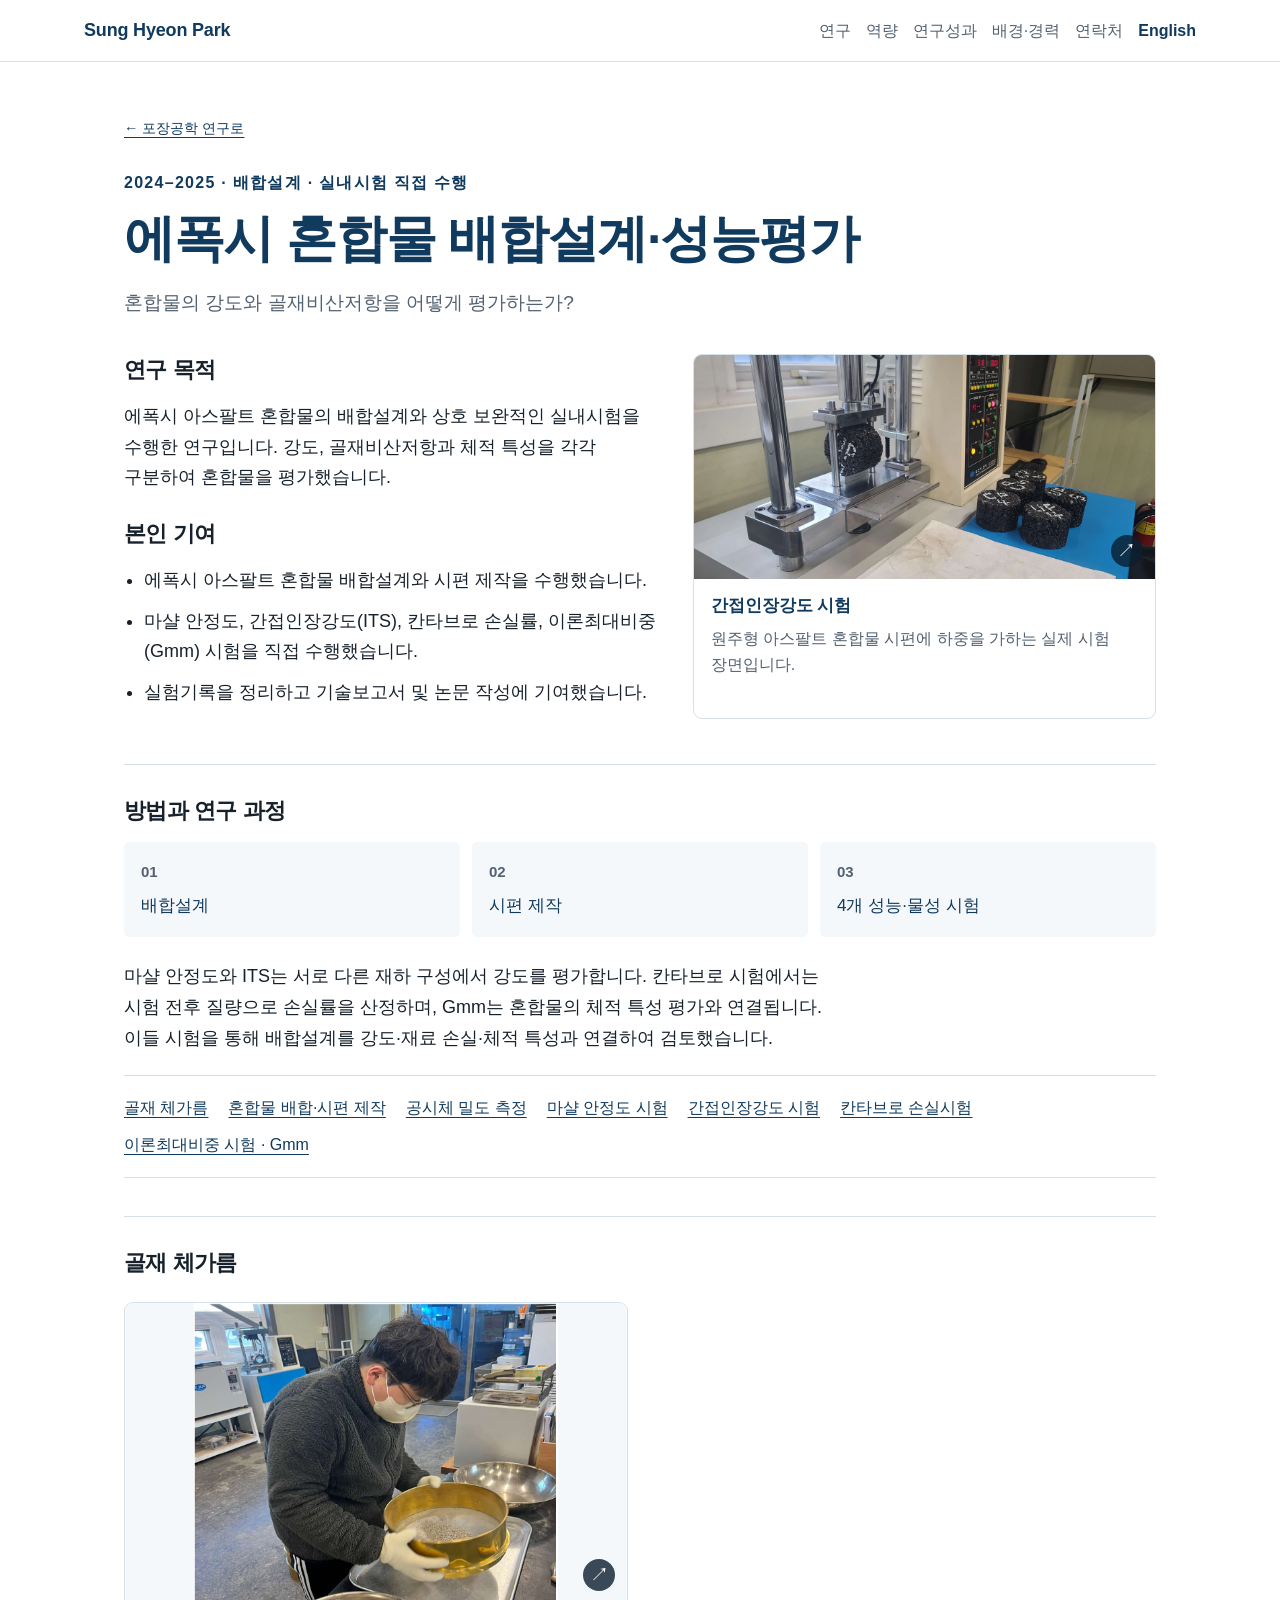
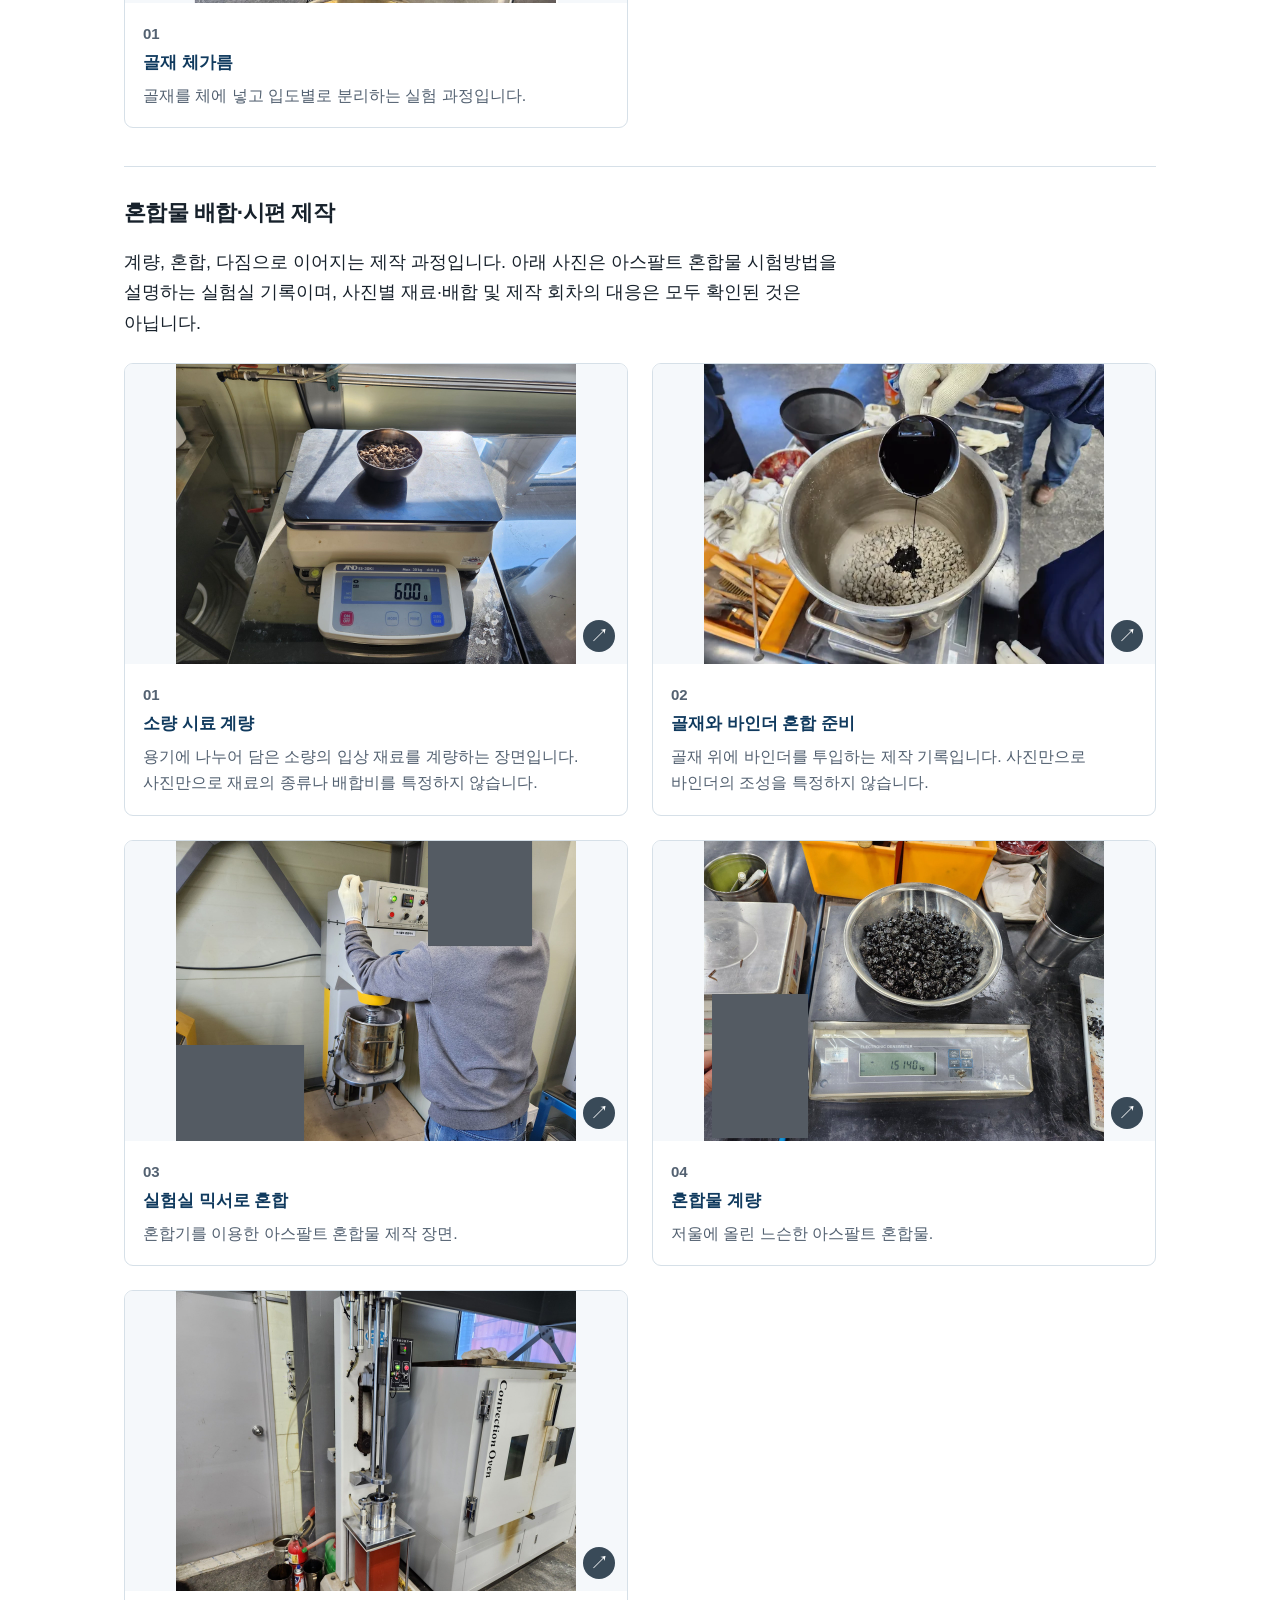
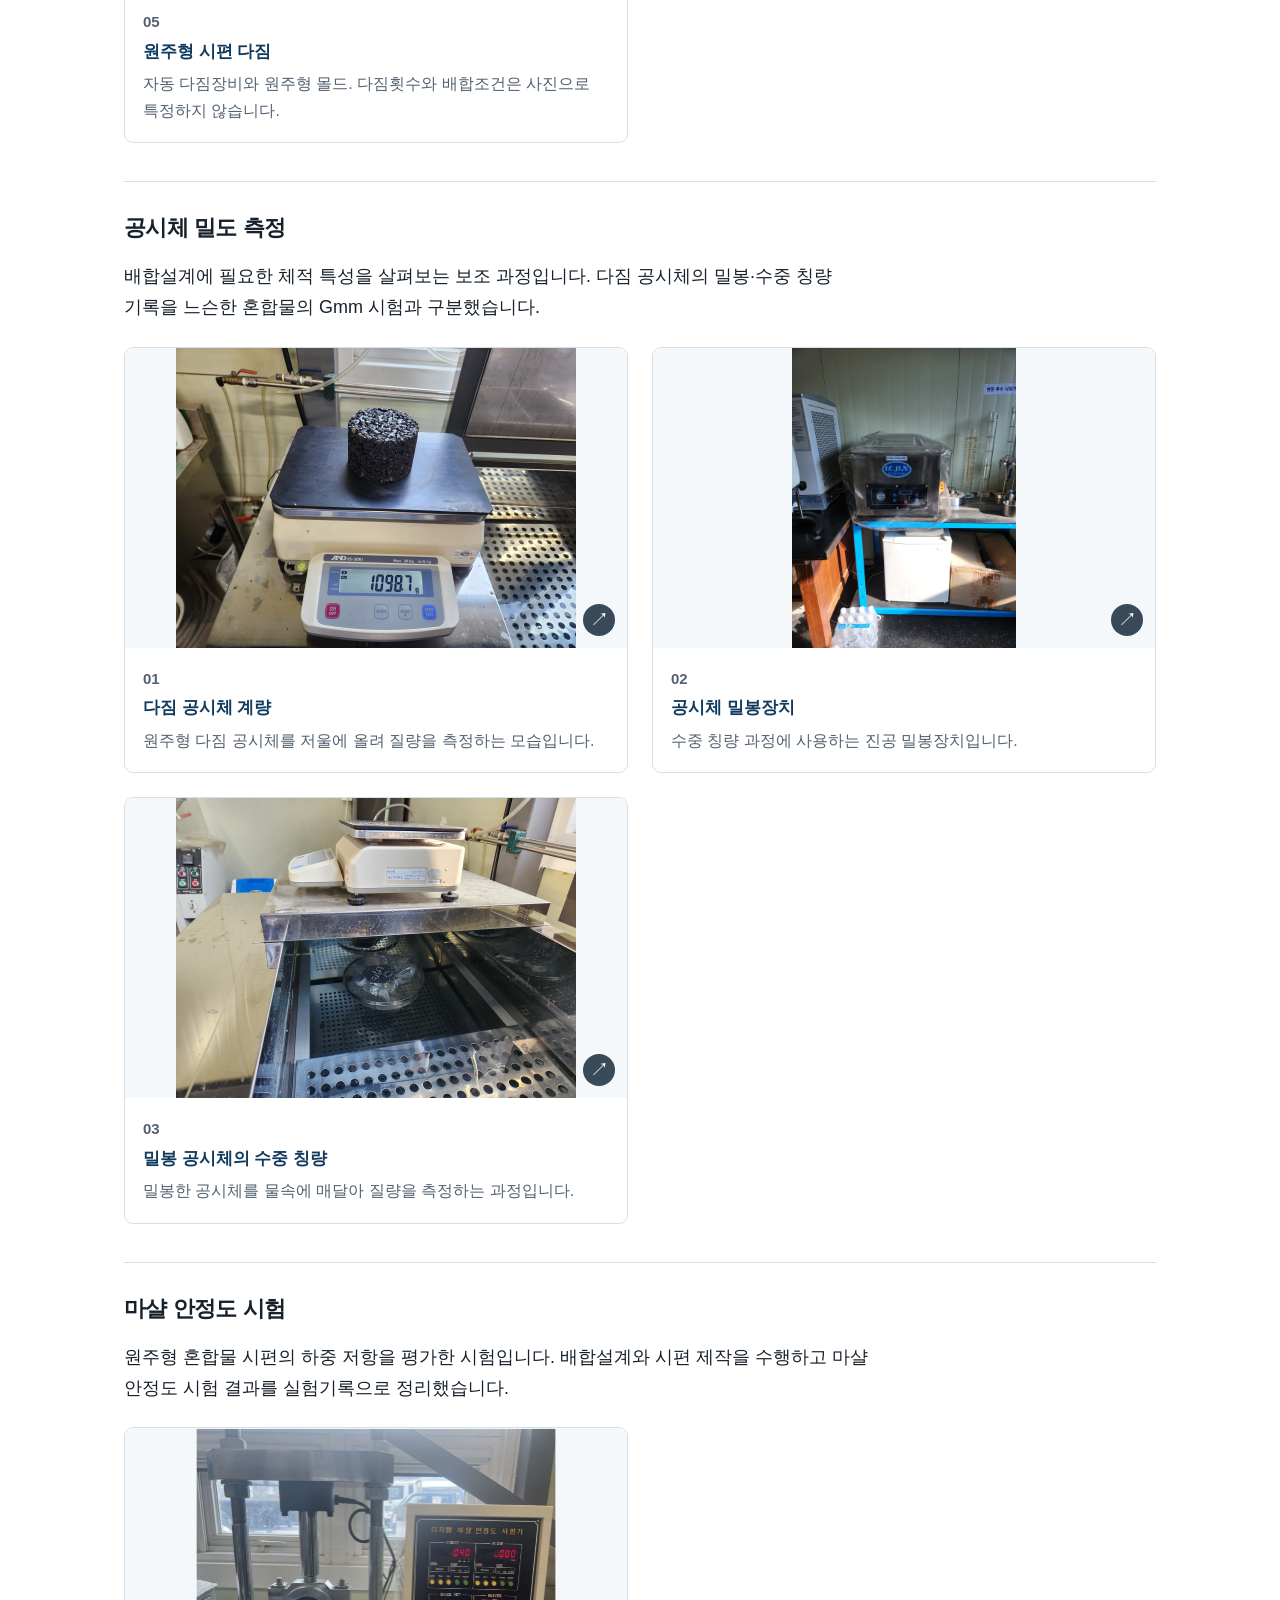
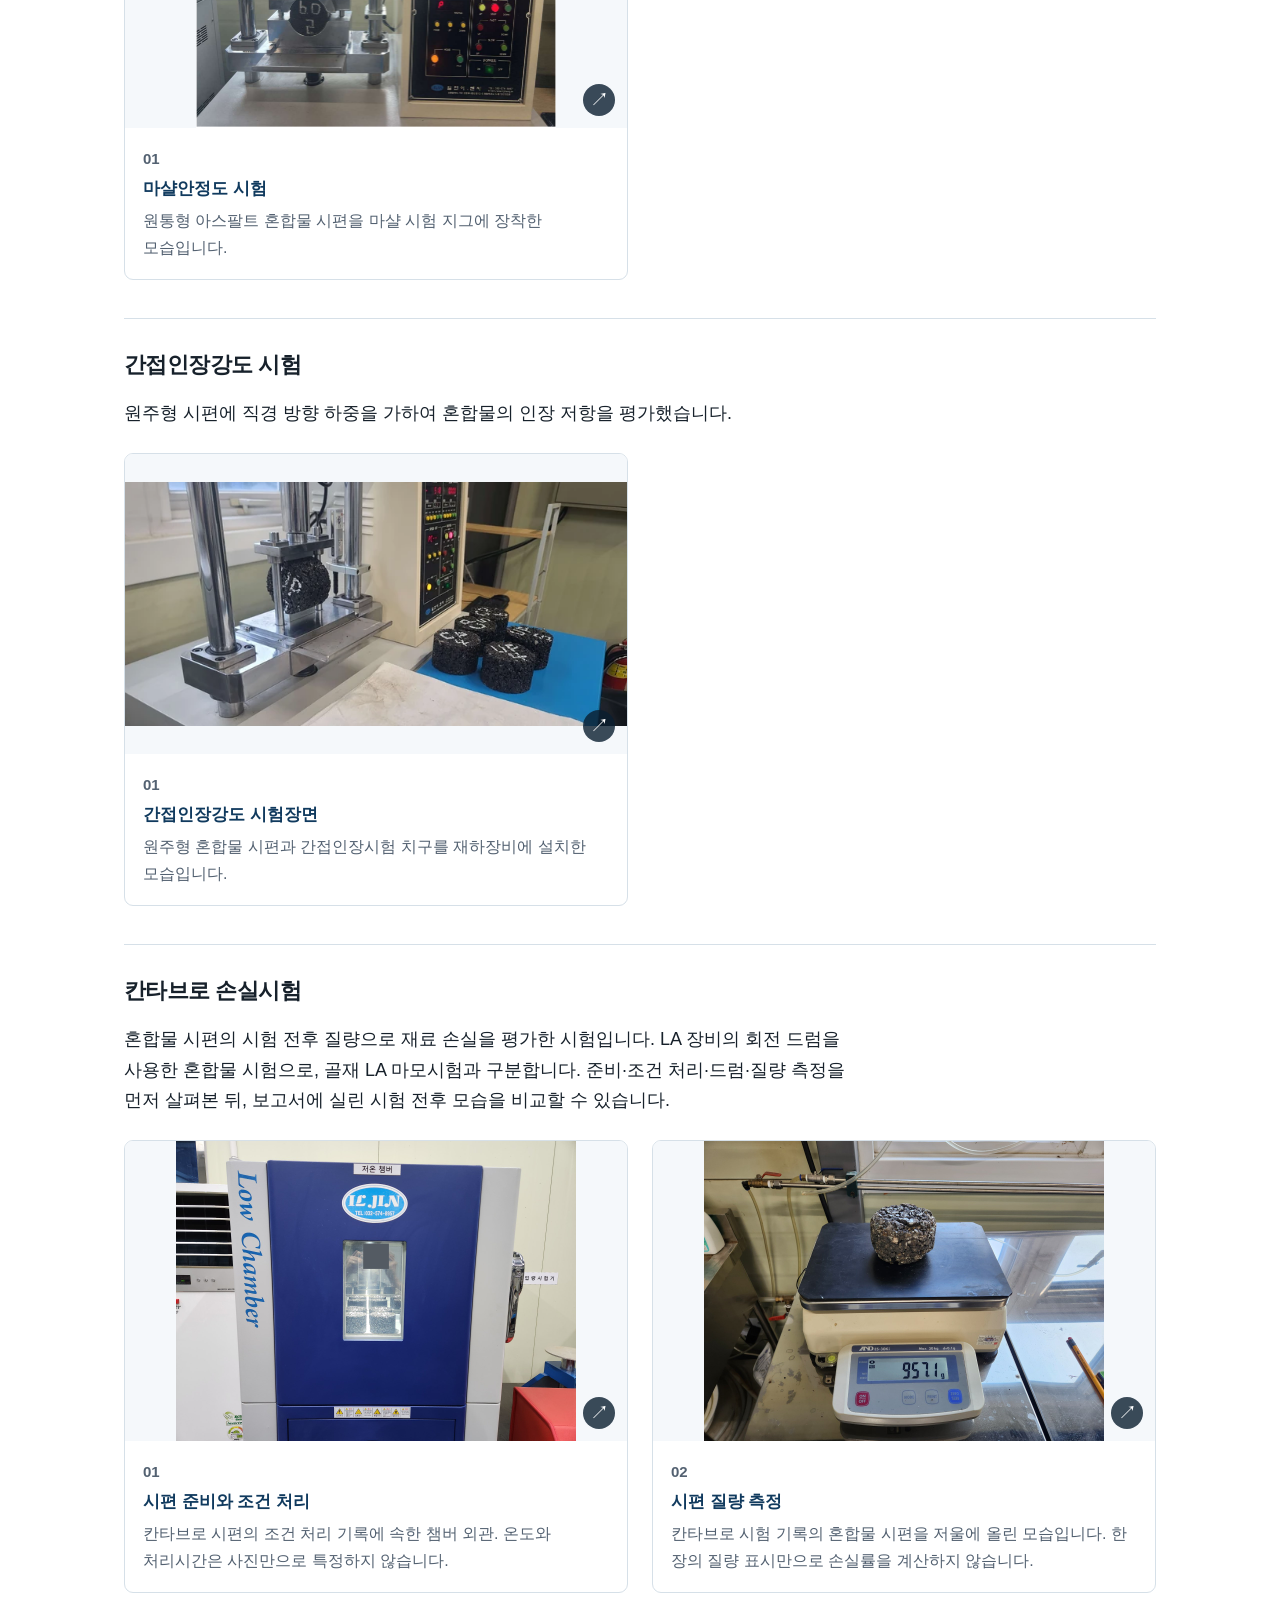
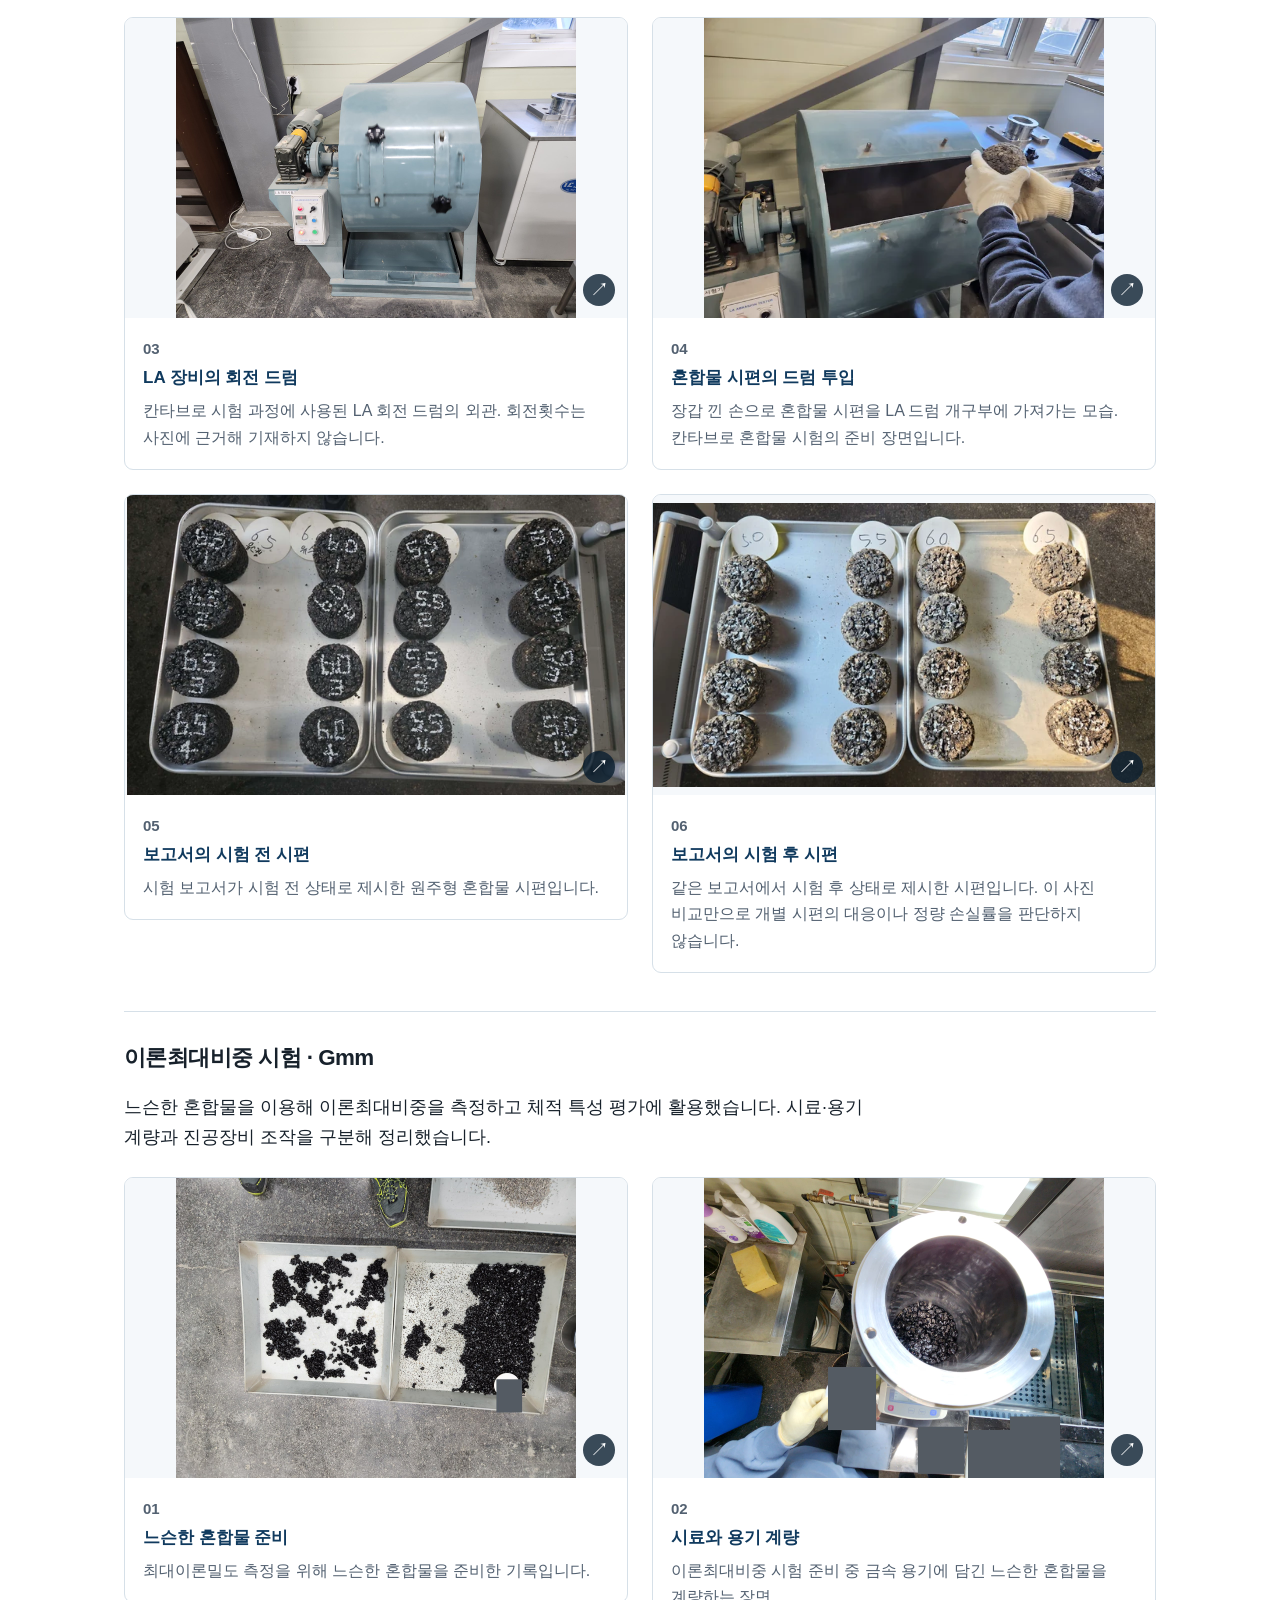
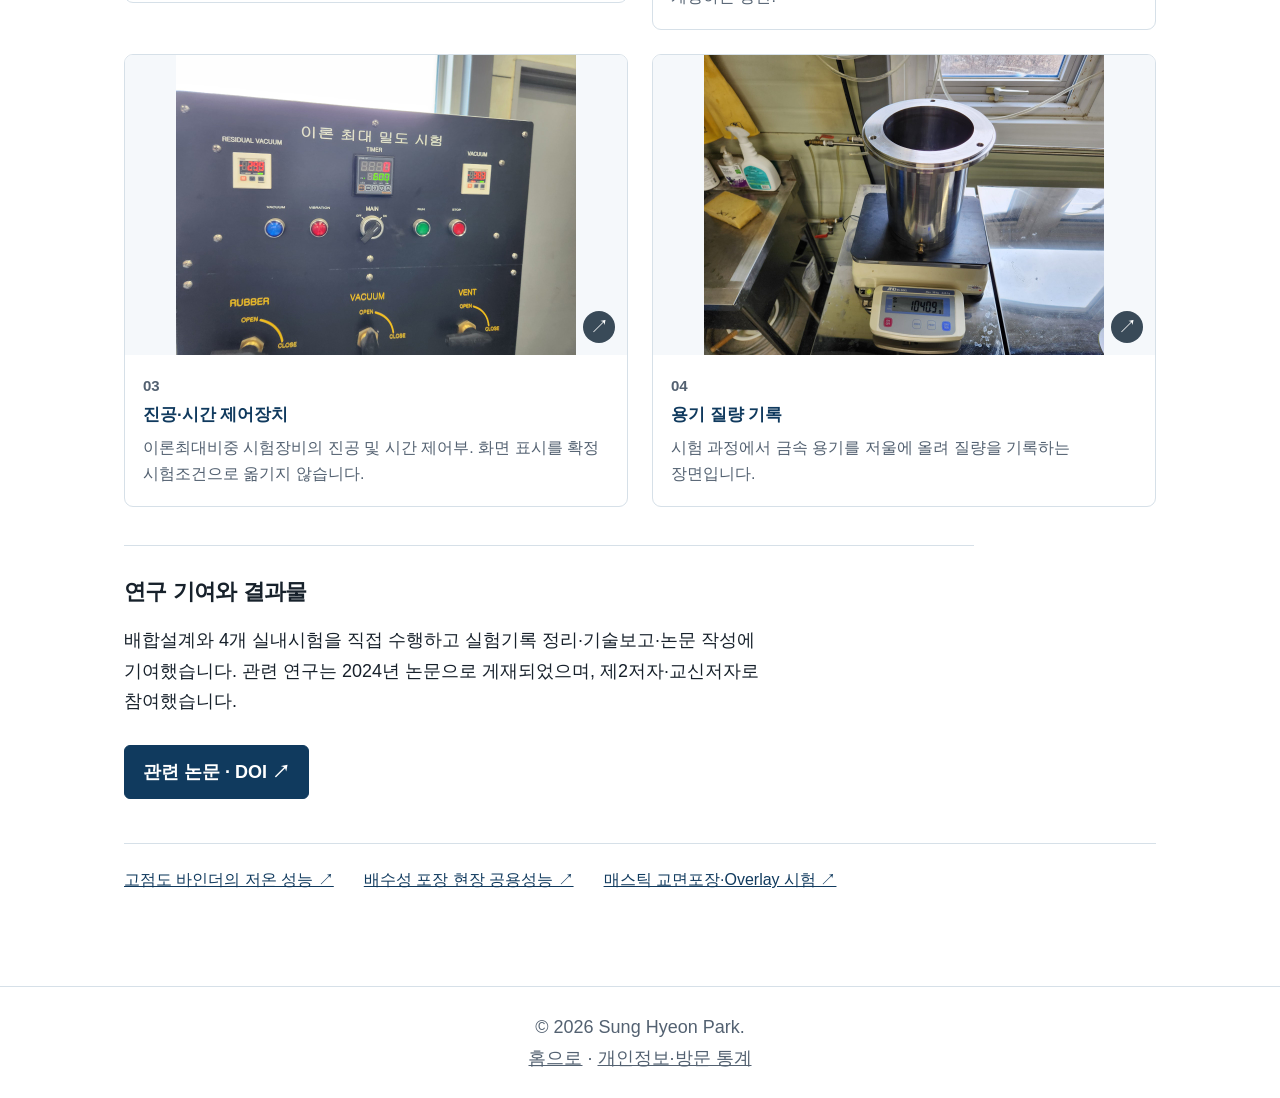
==== commit e79a640a: "Use selected field photos and restore mixture test photographs Match porous pavement thumbnails and " ====
--- a/epoxy-asphalt-ko.html
+++ b/epoxy-asphalt-ko.html
@@ -16,4 +16,4 @@
 <span aria-hidden="true" class="photo-expand">↗</span>
 </a>
 <figcaption><h3>간접인장강도 시험</h3><p>원주형 아스팔트 혼합물 시편에 하중을 가하는 실제 시험 장면입니다.</p></figcaption>
-</figure></section><section class="detail-method"><h2>방법과 연구 과정</h2><ol class="method-flow"><li><span>01</span>배합설계</li><li><span>02</span>시편 제작</li><li><span>03</span>4개 성능·물성 시험</li></ol><p>마샬 안정도와 ITS는 서로 다른 재하 구성에서 강도를 평가합니다. 칸타브로 시험에서는 시험 전후 질량으로 손실률을 산정하며, Gmm는 혼합물의 체적 특성 평가와 연결됩니다. 이들 시험을 통해 배합설계를 강도·재료 손실·체적 특성과 연결하여 검토했습니다.</p></section><nav class="process-navigation" aria-label="시험 과정 바로가기"><a href="#preparation">혼합물 배합·시편 제작</a><a href="#density">공시체 밀도 측정</a><a href="#marshall">마샬 안정도 시험</a><a href="#its">간접인장강도 시험</a><a href="#cantabro">칸타브로 손실시험</a><a href="#gmm">이론최대비중 시험 · Gmm</a></nav><section class="detail-evidence test-process" id="preparation"><h2>혼합물 배합·시편 제작</h2><p>계량, 혼합, 다짐으로 이어지는 제작 과정입니다. 아래 사진은 아스팔트 혼합물 시험방법을 설명하는 실험실 기록이며, 사진별 재료·배합 및 제작 회차의 대응은 모두 확인된 것은 아닙니다.</p><div class="process-photo-grid"><figure class="research-photo" data-source-photo="012-weigh"><a class="photo-link" href="assets/research-gallery/012-weigh-1600.jpg" aria-label="크게 보기: 소량 시료 계량"><img src="assets/research-gallery/012-weigh-480.webp" srcset="assets/research-gallery/012-weigh-480.webp 480w, assets/research-gallery/012-weigh-1600.jpg 1600w" sizes="(max-width:680px) calc(100vw - 36px), 500px" width="1600" height="1200" loading="lazy" decoding="async" alt="소량 시료 계량"><span class="photo-expand" aria-hidden="true">↗</span></a><figcaption><span class="step-label">01</span><h3>소량 시료 계량</h3><p>용기에 나누어 담은 소량의 입상 재료를 계량하는 장면입니다. 사진만으로 재료의 종류나 배합비를 특정하지 않습니다.</p></figcaption></figure><figure class="research-photo" data-source-photo="asphalt-mixture-preparation"><a class="photo-link" href="assets/photos/asphalt-mixture-preparation-1280.webp" aria-label="크게 보기: 골재와 바인더 혼합 준비"><img src="assets/photos/asphalt-mixture-preparation-640.webp" srcset="assets/photos/asphalt-mixture-preparation-640.webp 640w, assets/photos/asphalt-mixture-preparation-1280.webp 1280w" sizes="(max-width:680px) calc(100vw - 36px), 500px" width="1280" height="960" loading="lazy" decoding="async" alt="골재와 바인더 혼합 준비"><span class="photo-expand" aria-hidden="true">↗</span></a><figcaption><span class="step-label">02</span><h3>골재와 바인더 혼합 준비</h3><p>골재 위에 바인더를 투입하는 제작 기록입니다. 사진만으로 바인더의 조성을 특정하지 않습니다.</p></figcaption></figure><figure class="research-photo" data-source-photo="019-mix"><a class="photo-link" href="assets/research-gallery/019-mix-1600.jpg" aria-label="크게 보기: 실험실 믹서로 혼합"><img src="assets/research-gallery/019-mix-480.webp" srcset="assets/research-gallery/019-mix-480.webp 480w, assets/research-gallery/019-mix-1600.jpg 1600w" sizes="(max-width:680px) calc(100vw - 36px), 500px" width="1600" height="1200" loading="lazy" decoding="async" alt="실험실 믹서로 혼합"><span class="photo-expand" aria-hidden="true">↗</span></a><figcaption><span class="step-label">03</span><h3>실험실 믹서로 혼합</h3><p>혼합기를 이용한 아스팔트 혼합물 제작 장면.</p></figcaption></figure><figure class="research-photo" data-source-photo="008-weigh"><a class="photo-link" href="assets/research-gallery/008-weigh-1600.jpg" aria-label="크게 보기: 혼합물 계량"><img src="assets/research-gallery/008-weigh-480.webp" srcset="assets/research-gallery/008-weigh-480.webp 480w, assets/research-gallery/008-weigh-1600.jpg 1600w" sizes="(max-width:680px) calc(100vw - 36px), 500px" width="1600" height="1200" loading="lazy" decoding="async" alt="혼합물 계량"><span class="photo-expand" aria-hidden="true">↗</span></a><figcaption><span class="step-label">04</span><h3>혼합물 계량</h3><p>저울에 올린 느슨한 아스팔트 혼합물.</p></figcaption></figure><figure class="research-photo" data-source-photo="021-compact"><a class="photo-link" href="assets/research-gallery/021-compact-1600.jpg" aria-label="크게 보기: 원주형 시편 다짐"><img src="assets/research-gallery/021-compact-480.webp" srcset="assets/research-gallery/021-compact-480.webp 480w, assets/research-gallery/021-compact-1600.jpg 1600w" sizes="(max-width:680px) calc(100vw - 36px), 500px" width="1600" height="1200" loading="lazy" decoding="async" alt="원주형 시편 다짐"><span class="photo-expand" aria-hidden="true">↗</span></a><figcaption><span class="step-label">05</span><h3>원주형 시편 다짐</h3><p>자동 다짐장비와 원주형 몰드. 다짐횟수와 배합조건은 사진으로 특정하지 않습니다.</p></figcaption></figure></div></section><section class="detail-evidence test-process" id="density"><h2>공시체 밀도 측정</h2><p>배합설계에 필요한 체적 특성을 살펴보는 보조 과정입니다. 다짐 공시체의 밀봉·수중 칭량 기록을 느슨한 혼합물의 Gmm 시험과 구분했습니다.</p><div class="process-photo-grid"><figure class="research-photo" data-source-photo="085-density"><a class="photo-link" href="assets/research-gallery/085-density-1600.jpg" aria-label="크게 보기: 다짐 공시체 계량"><img src="assets/research-gallery/085-density-480.webp" srcset="assets/research-gallery/085-density-480.webp 480w, assets/research-gallery/085-density-1600.jpg 1600w" sizes="(max-width:680px) calc(100vw - 36px), 500px" width="1600" height="1200" loading="lazy" decoding="async" alt="다짐 공시체 계량"><span class="photo-expand" aria-hidden="true">↗</span></a><figcaption><span class="step-label">01</span><h3>다짐 공시체 계량</h3><p>원주형 다짐 공시체를 저울에 올려 질량을 측정하는 모습입니다.</p></figcaption></figure><figure class="research-photo" data-source-photo="083-density"><a class="photo-link" href="assets/research-gallery/083-density-1600.jpg" aria-label="크게 보기: 공시체 밀봉장치"><img src="assets/research-gallery/083-density-480.webp" srcset="assets/research-gallery/083-density-480.webp 360w, assets/research-gallery/083-density-1600.jpg 1200w" sizes="(max-width:680px) calc(100vw - 36px), 500px" width="1200" height="1600" loading="lazy" decoding="async" alt="공시체 밀봉장치"><span class="photo-expand" aria-hidden="true">↗</span></a><figcaption><span class="step-label">02</span><h3>공시체 밀봉장치</h3><p>수중 칭량 과정에 사용하는 진공 밀봉장치입니다.</p></figcaption></figure><figure class="research-photo" data-source-photo="082-density"><a class="photo-link" href="assets/research-gallery/082-density-1600.jpg" aria-label="크게 보기: 밀봉 공시체의 수중 칭량"><img src="assets/research-gallery/082-density-480.webp" srcset="assets/research-gallery/082-density-480.webp 480w, assets/research-gallery/082-density-1600.jpg 1600w" sizes="(max-width:680px) calc(100vw - 36px), 500px" width="1600" height="1200" loading="lazy" decoding="async" alt="밀봉 공시체의 수중 칭량"><span class="photo-expand" aria-hidden="true">↗</span></a><figcaption><span class="step-label">03</span><h3>밀봉 공시체의 수중 칭량</h3><p>밀봉한 공시체를 물속에 매달아 질량을 측정하는 과정입니다.</p></figcaption></figure></div></section><section class="detail-evidence test-process" id="marshall"><h2>마샬 안정도 시험</h2><p>원주형 혼합물 시편의 하중 저항을 평가한 시험입니다. 배합설계와 시편 제작을 수행하고 마샬 안정도 시험 결과를 실험기록으로 정리했습니다.</p></section><section class="detail-evidence test-process" id="its"><h2>간접인장강도 시험</h2><p>원주형 시편에 직경 방향 하중을 가하여 혼합물의 인장 저항을 평가했습니다.</p><div class="process-photo-grid"><figure class="research-photo" data-source-photo="epoxy-strength-v2"><a class="photo-link" href="assets/photos/epoxy-strength-v2-1280.webp" aria-label="크게 보기: 간접인장강도 시험장면"><img src="assets/photos/epoxy-strength-v2-640.webp" srcset="assets/photos/epoxy-strength-v2-640.webp 640w, assets/photos/epoxy-strength-v2-1280.webp 1280w" sizes="(max-width:680px) calc(100vw - 36px), 500px" width="1280" height="622" loading="lazy" decoding="async" alt="간접인장강도 시험장면"><span class="photo-expand" aria-hidden="true">↗</span></a><figcaption><span class="step-label">01</span><h3>간접인장강도 시험장면</h3><p>원주형 혼합물 시편과 간접인장시험 치구를 재하장비에 설치한 모습입니다.</p></figcaption></figure></div></section><section class="detail-evidence test-process" id="cantabro"><h2>칸타브로 손실시험</h2><p>혼합물 시편의 시험 전후 질량으로 재료 손실을 평가한 시험입니다. LA 장비의 회전 드럼을 사용한 혼합물 시험으로, 골재 LA 마모시험과 구분합니다. 준비·조건 처리·드럼·질량 측정을 먼저 살펴본 뒤, 보고서에 실린 시험 전후 모습을 비교할 수 있습니다.</p><div class="process-photo-grid"><figure class="research-photo" data-source-photo="119-cant-cond"><a class="photo-link" href="assets/research-gallery/119-cant-cond-1600.jpg" aria-label="크게 보기: 시편 준비와 조건 처리"><img src="assets/research-gallery/119-cant-cond-480.webp" srcset="assets/research-gallery/119-cant-cond-480.webp 480w, assets/research-gallery/119-cant-cond-1600.jpg 1600w" sizes="(max-width:680px) calc(100vw - 36px), 500px" width="1600" height="1200" loading="lazy" decoding="async" alt="시편 준비와 조건 처리"><span class="photo-expand" aria-hidden="true">↗</span></a><figcaption><span class="step-label">01</span><h3>시편 준비와 조건 처리</h3><p>칸타브로 시편의 조건 처리 기록에 속한 챔버 외관. 온도와 처리시간은 사진만으로 특정하지 않습니다.</p></figcaption></figure><figure class="research-photo" data-source-photo="112-cant-weigh"><a class="photo-link" href="assets/research-gallery/112-cant-weigh-1600.jpg" aria-label="크게 보기: 시편 질량 측정"><img src="assets/research-gallery/112-cant-weigh-480.webp" srcset="assets/research-gallery/112-cant-weigh-480.webp 480w, assets/research-gallery/112-cant-weigh-1600.jpg 1600w" sizes="(max-width:680px) calc(100vw - 36px), 500px" width="1600" height="1200" loading="lazy" decoding="async" alt="시편 질량 측정"><span class="photo-expand" aria-hidden="true">↗</span></a><figcaption><span class="step-label">02</span><h3>시편 질량 측정</h3><p>칸타브로 시험 기록의 혼합물 시편을 저울에 올린 모습입니다. 한 장의 질량 표시만으로 손실률을 계산하지 않습니다.</p></figcaption></figure><figure class="research-photo" data-source-photo="106-cantabro"><a class="photo-link" href="assets/research-gallery/106-cantabro-1600.jpg" aria-label="크게 보기: LA 장비의 회전 드럼"><img src="assets/research-gallery/106-cantabro-480.webp" srcset="assets/research-gallery/106-cantabro-480.webp 480w, assets/research-gallery/106-cantabro-1600.jpg 1600w" sizes="(max-width:680px) calc(100vw - 36px), 500px" width="1600" height="1200" loading="lazy" decoding="async" alt="LA 장비의 회전 드럼"><span class="photo-expand" aria-hidden="true">↗</span></a><figcaption><span class="step-label">03</span><h3>LA 장비의 회전 드럼</h3><p>칸타브로 시험 과정에 사용된 LA 회전 드럼의 외관. 회전횟수는 사진에 근거해 기재하지 않습니다.</p></figcaption></figure><figure class="research-photo" data-source-photo="rotating-drum-testing"><a class="photo-link" href="assets/photos/rotating-drum-testing-1280.webp" aria-label="크게 보기: 혼합물 시편의 드럼 투입"><img src="assets/photos/rotating-drum-testing-640.webp" srcset="assets/photos/rotating-drum-testing-640.webp 640w, assets/photos/rotating-drum-testing-1280.webp 1280w" sizes="(max-width:680px) calc(100vw - 36px), 500px" width="1280" height="960" loading="lazy" decoding="async" alt="혼합물 시편의 드럼 투입"><span class="photo-expand" aria-hidden="true">↗</span></a><figcaption><span class="step-label">04</span><h3>혼합물 시편의 드럼 투입</h3><p>장갑 낀 손으로 혼합물 시편을 LA 드럼 개구부에 가져가는 모습. 칸타브로 혼합물 시험의 준비 장면입니다.</p></figcaption></figure><figure class="research-photo" data-source-photo="cantabro-before-v2"><a class="photo-link" href="assets/photos/cantabro-before-v2-1280.webp" aria-label="크게 보기: 보고서의 시험 전 시편"><img src="assets/photos/cantabro-before-v2-640.webp" srcset="assets/photos/cantabro-before-v2-640.webp 640w, assets/photos/cantabro-before-v2-1280.webp 1280w" sizes="(max-width:680px) calc(100vw - 36px), 500px" width="1280" height="770" loading="lazy" decoding="async" alt="보고서의 시험 전 시편"><span class="photo-expand" aria-hidden="true">↗</span></a><figcaption><span class="step-label">05</span><h3>보고서의 시험 전 시편</h3><p>시험 보고서가 시험 전 상태로 제시한 원주형 혼합물 시편입니다.</p></figcaption></figure><figure class="research-photo" data-source-photo="cantabro-after-v2"><a class="photo-link" href="assets/photos/cantabro-after-v2-1280.webp" aria-label="크게 보기: 보고서의 시험 후 시편"><img src="assets/photos/cantabro-after-v2-640.webp" srcset="assets/photos/cantabro-after-v2-640.webp 640w, assets/photos/cantabro-after-v2-1280.webp 1280w" sizes="(max-width:680px) calc(100vw - 36px), 500px" width="1280" height="726" loading="lazy" decoding="async" alt="보고서의 시험 후 시편"><span class="photo-expand" aria-hidden="true">↗</span></a><figcaption><span class="step-label">06</span><h3>보고서의 시험 후 시편</h3><p>같은 보고서에서 시험 후 상태로 제시한 시편입니다. 이 사진 비교만으로 개별 시편의 대응이나 정량 손실률을 판단하지 않습니다.</p></figcaption></figure></div></section><section class="detail-evidence test-process" id="gmm"><h2>이론최대비중 시험 · Gmm</h2><p>느슨한 혼합물을 이용해 이론최대비중을 측정하고 체적 특성 평가에 활용했습니다. 시료·용기 계량과 진공장비 조작을 구분해 정리했습니다.</p><div class="process-photo-grid"><figure class="research-photo" data-source-photo="110-separate"><a class="photo-link" href="assets/research-gallery/110-separate-1600.jpg" aria-label="크게 보기: 느슨한 혼합물 준비"><img src="assets/research-gallery/110-separate-480.webp" srcset="assets/research-gallery/110-separate-480.webp 480w, assets/research-gallery/110-separate-1600.jpg 1600w" sizes="(max-width:680px) calc(100vw - 36px), 500px" width="1600" height="1200" loading="lazy" decoding="async" alt="느슨한 혼합물 준비"><span class="photo-expand" aria-hidden="true">↗</span></a><figcaption><span class="step-label">01</span><h3>느슨한 혼합물 준비</h3><p>최대이론밀도 측정을 위해 느슨한 혼합물을 준비한 기록입니다.</p></figcaption></figure><figure class="research-photo" data-source-photo="117-maxd"><a class="photo-link" href="assets/research-gallery/117-maxd-1600.jpg" aria-label="크게 보기: 시료와 용기 계량"><img src="assets/research-gallery/117-maxd-480.webp" srcset="assets/research-gallery/117-maxd-480.webp 480w, assets/research-gallery/117-maxd-1600.jpg 1600w" sizes="(max-width:680px) calc(100vw - 36px), 500px" width="1600" height="1200" loading="lazy" decoding="async" alt="시료와 용기 계량"><span class="photo-expand" aria-hidden="true">↗</span></a><figcaption><span class="step-label">02</span><h3>시료와 용기 계량</h3><p>이론최대비중 시험 준비 중 금속 용기에 담긴 느슨한 혼합물을 계량하는 장면.</p></figcaption></figure><figure class="research-photo" data-source-photo="114-maxd"><a class="photo-link" href="assets/research-gallery/114-maxd-1600.jpg" aria-label="크게 보기: 진공·시간 제어장치"><img src="assets/research-gallery/114-maxd-480.webp" srcset="assets/research-gallery/114-maxd-480.webp 480w, assets/research-gallery/114-maxd-1600.jpg 1600w" sizes="(max-width:680px) calc(100vw - 36px), 500px" width="1600" height="1200" loading="lazy" decoding="async" alt="진공·시간 제어장치"><span class="photo-expand" aria-hidden="true">↗</span></a><figcaption><span class="step-label">03</span><h3>진공·시간 제어장치</h3><p>이론최대비중 시험장비의 진공 및 시간 제어부. 화면 표시를 확정 시험조건으로 옮기지 않습니다.</p></figcaption></figure><figure class="research-photo" data-source-photo="118-maxd"><a class="photo-link" href="assets/research-gallery/118-maxd-1600.jpg" aria-label="크게 보기: 용기 질량 기록"><img src="assets/research-gallery/118-maxd-480.webp" srcset="assets/research-gallery/118-maxd-480.webp 480w, assets/research-gallery/118-maxd-1600.jpg 1600w" sizes="(max-width:680px) calc(100vw - 36px), 500px" width="1600" height="1200" loading="lazy" decoding="async" alt="용기 질량 기록"><span class="photo-expand" aria-hidden="true">↗</span></a><figcaption><span class="step-label">04</span><h3>용기 질량 기록</h3><p>시험 과정에서 금속 용기를 저울에 올려 질량을 기록하는 장면입니다.</p></figcaption></figure></div></section><section class="detail-outcome"><h2>연구 기여와 결과물</h2><p>배합설계와 4개 실내시험을 직접 수행하고 실험기록 정리·기술보고·논문 작성에 기여했습니다. 관련 연구는 2024년 논문으로 게재되었으며, 제2저자·교신저자로 참여했습니다.</p><a class="button primary" href="https://doi.org/10.22702/jkai.2024.14.2.26">관련 논문 · DOI ↗</a></section><nav class="related-research" aria-label="다른 포장 연구"><a href="low-temperature-binder-ko.html">고점도 바인더의 저온 성능 ↗</a><a href="porous-asphalt-field-ko.html">배수성 포장 현장 공용성능 ↗</a><a href="mastic-asphalt-overlay-ko.html">매스틱 교면포장·Overlay 시험 ↗</a></nav></main><footer class="site-footer"><p>© 2026 Sung Hyeon Park.</p><p><a href="ko.html">홈으로</a> · <a href="privacy.html">개인정보·방문 통계</a></p></footer></body></html>+</figure></section><section class="detail-method"><h2>방법과 연구 과정</h2><ol class="method-flow"><li><span>01</span>배합설계</li><li><span>02</span>시편 제작</li><li><span>03</span>4개 성능·물성 시험</li></ol><p>마샬 안정도와 ITS는 서로 다른 재하 구성에서 강도를 평가합니다. 칸타브로 시험에서는 시험 전후 질량으로 손실률을 산정하며, Gmm는 혼합물의 체적 특성 평가와 연결됩니다. 이들 시험을 통해 배합설계를 강도·재료 손실·체적 특성과 연결하여 검토했습니다.</p></section><nav class="process-navigation" aria-label="시험 과정 바로가기"><a href="#aggregate-sieving">골재 체가름</a><a href="#preparation">혼합물 배합·시편 제작</a><a href="#density">공시체 밀도 측정</a><a href="#marshall">마샬 안정도 시험</a><a href="#its">간접인장강도 시험</a><a href="#cantabro">칸타브로 손실시험</a><a href="#gmm">이론최대비중 시험 · Gmm</a></nav><section class="detail-evidence test-process" id="aggregate-sieving"><h2>골재 체가름</h2><div class="process-photo-grid"><figure class="research-photo" data-source-photo="R0002_DOC06_p44_photo2"><a class="photo-link" href="assets/photos/aggregate-sieving-20261019-1081.png" aria-label="크게 보기: 골재 체가름"><img src="assets/photos/aggregate-sieving-20261019-480.webp" srcset="assets/photos/aggregate-sieving-20261019-480.webp 480w, assets/photos/aggregate-sieving-20261019-1081.png 1081w" sizes="(max-width:680px) calc(100vw - 36px), 500px" width="1081" height="892" loading="lazy" decoding="async" alt="실험실에서 골재 체가름을 수행하는 박성현"><span class="photo-expand" aria-hidden="true">↗</span></a><figcaption><span class="step-label">01</span><h3>골재 체가름</h3><p>골재를 체에 넣고 입도별로 분리하는 실험 과정입니다.</p></figcaption></figure></div></section><section class="detail-evidence test-process" id="preparation"><h2>혼합물 배합·시편 제작</h2><p>계량, 혼합, 다짐으로 이어지는 제작 과정입니다. 아래 사진은 아스팔트 혼합물 시험방법을 설명하는 실험실 기록이며, 사진별 재료·배합 및 제작 회차의 대응은 모두 확인된 것은 아닙니다.</p><div class="process-photo-grid"><figure class="research-photo" data-source-photo="012-weigh"><a class="photo-link" href="assets/research-gallery/012-weigh-1600.jpg" aria-label="크게 보기: 소량 시료 계량"><img src="assets/research-gallery/012-weigh-480.webp" srcset="assets/research-gallery/012-weigh-480.webp 480w, assets/research-gallery/012-weigh-1600.jpg 1600w" sizes="(max-width:680px) calc(100vw - 36px), 500px" width="1600" height="1200" loading="lazy" decoding="async" alt="소량 시료 계량"><span class="photo-expand" aria-hidden="true">↗</span></a><figcaption><span class="step-label">01</span><h3>소량 시료 계량</h3><p>용기에 나누어 담은 소량의 입상 재료를 계량하는 장면입니다. 사진만으로 재료의 종류나 배합비를 특정하지 않습니다.</p></figcaption></figure><figure class="research-photo" data-source-photo="asphalt-mixture-preparation"><a class="photo-link" href="assets/photos/asphalt-mixture-preparation-1280.webp" aria-label="크게 보기: 골재와 바인더 혼합 준비"><img src="assets/photos/asphalt-mixture-preparation-640.webp" srcset="assets/photos/asphalt-mixture-preparation-640.webp 640w, assets/photos/asphalt-mixture-preparation-1280.webp 1280w" sizes="(max-width:680px) calc(100vw - 36px), 500px" width="1280" height="960" loading="lazy" decoding="async" alt="골재와 바인더 혼합 준비"><span class="photo-expand" aria-hidden="true">↗</span></a><figcaption><span class="step-label">02</span><h3>골재와 바인더 혼합 준비</h3><p>골재 위에 바인더를 투입하는 제작 기록입니다. 사진만으로 바인더의 조성을 특정하지 않습니다.</p></figcaption></figure><figure class="research-photo" data-source-photo="019-mix"><a class="photo-link" href="assets/research-gallery/019-mix-1600.jpg" aria-label="크게 보기: 실험실 믹서로 혼합"><img src="assets/research-gallery/019-mix-480.webp" srcset="assets/research-gallery/019-mix-480.webp 480w, assets/research-gallery/019-mix-1600.jpg 1600w" sizes="(max-width:680px) calc(100vw - 36px), 500px" width="1600" height="1200" loading="lazy" decoding="async" alt="실험실 믹서로 혼합"><span class="photo-expand" aria-hidden="true">↗</span></a><figcaption><span class="step-label">03</span><h3>실험실 믹서로 혼합</h3><p>혼합기를 이용한 아스팔트 혼합물 제작 장면.</p></figcaption></figure><figure class="research-photo" data-source-photo="008-weigh"><a class="photo-link" href="assets/research-gallery/008-weigh-1600.jpg" aria-label="크게 보기: 혼합물 계량"><img src="assets/research-gallery/008-weigh-480.webp" srcset="assets/research-gallery/008-weigh-480.webp 480w, assets/research-gallery/008-weigh-1600.jpg 1600w" sizes="(max-width:680px) calc(100vw - 36px), 500px" width="1600" height="1200" loading="lazy" decoding="async" alt="혼합물 계량"><span class="photo-expand" aria-hidden="true">↗</span></a><figcaption><span class="step-label">04</span><h3>혼합물 계량</h3><p>저울에 올린 느슨한 아스팔트 혼합물.</p></figcaption></figure><figure class="research-photo" data-source-photo="021-compact"><a class="photo-link" href="assets/research-gallery/021-compact-1600.jpg" aria-label="크게 보기: 원주형 시편 다짐"><img src="assets/research-gallery/021-compact-480.webp" srcset="assets/research-gallery/021-compact-480.webp 480w, assets/research-gallery/021-compact-1600.jpg 1600w" sizes="(max-width:680px) calc(100vw - 36px), 500px" width="1600" height="1200" loading="lazy" decoding="async" alt="원주형 시편 다짐"><span class="photo-expand" aria-hidden="true">↗</span></a><figcaption><span class="step-label">05</span><h3>원주형 시편 다짐</h3><p>자동 다짐장비와 원주형 몰드. 다짐횟수와 배합조건은 사진으로 특정하지 않습니다.</p></figcaption></figure></div></section><section class="detail-evidence test-process" id="density"><h2>공시체 밀도 측정</h2><p>배합설계에 필요한 체적 특성을 살펴보는 보조 과정입니다. 다짐 공시체의 밀봉·수중 칭량 기록을 느슨한 혼합물의 Gmm 시험과 구분했습니다.</p><div class="process-photo-grid"><figure class="research-photo" data-source-photo="085-density"><a class="photo-link" href="assets/research-gallery/085-density-1600.jpg" aria-label="크게 보기: 다짐 공시체 계량"><img src="assets/research-gallery/085-density-480.webp" srcset="assets/research-gallery/085-density-480.webp 480w, assets/research-gallery/085-density-1600.jpg 1600w" sizes="(max-width:680px) calc(100vw - 36px), 500px" width="1600" height="1200" loading="lazy" decoding="async" alt="다짐 공시체 계량"><span class="photo-expand" aria-hidden="true">↗</span></a><figcaption><span class="step-label">01</span><h3>다짐 공시체 계량</h3><p>원주형 다짐 공시체를 저울에 올려 질량을 측정하는 모습입니다.</p></figcaption></figure><figure class="research-photo" data-source-photo="083-density"><a class="photo-link" href="assets/research-gallery/083-density-1600.jpg" aria-label="크게 보기: 공시체 밀봉장치"><img src="assets/research-gallery/083-density-480.webp" srcset="assets/research-gallery/083-density-480.webp 360w, assets/research-gallery/083-density-1600.jpg 1200w" sizes="(max-width:680px) calc(100vw - 36px), 500px" width="1200" height="1600" loading="lazy" decoding="async" alt="공시체 밀봉장치"><span class="photo-expand" aria-hidden="true">↗</span></a><figcaption><span class="step-label">02</span><h3>공시체 밀봉장치</h3><p>수중 칭량 과정에 사용하는 진공 밀봉장치입니다.</p></figcaption></figure><figure class="research-photo" data-source-photo="082-density"><a class="photo-link" href="assets/research-gallery/082-density-1600.jpg" aria-label="크게 보기: 밀봉 공시체의 수중 칭량"><img src="assets/research-gallery/082-density-480.webp" srcset="assets/research-gallery/082-density-480.webp 480w, assets/research-gallery/082-density-1600.jpg 1600w" sizes="(max-width:680px) calc(100vw - 36px), 500px" width="1600" height="1200" loading="lazy" decoding="async" alt="밀봉 공시체의 수중 칭량"><span class="photo-expand" aria-hidden="true">↗</span></a><figcaption><span class="step-label">03</span><h3>밀봉 공시체의 수중 칭량</h3><p>밀봉한 공시체를 물속에 매달아 질량을 측정하는 과정입니다.</p></figcaption></figure></div></section><section class="detail-evidence test-process" id="marshall"><h2>마샬 안정도 시험</h2><p>원주형 혼합물 시편의 하중 저항을 평가한 시험입니다. 배합설계와 시편 제작을 수행하고 마샬 안정도 시험 결과를 실험기록으로 정리했습니다.</p><div class="process-photo-grid"><figure class="research-photo" data-source-photo="R0015_DOC06_p46_photo15"><a class="photo-link" href="assets/photos/marshall-stability-20261019-1441.png" aria-label="크게 보기: 마샬안정도 시험"><img src="assets/photos/marshall-stability-20261019-480.webp" srcset="assets/photos/marshall-stability-20261019-480.webp 480w, assets/photos/marshall-stability-20261019-1441.png 1441w" sizes="(max-width:680px) calc(100vw - 36px), 500px" width="1441" height="1199" loading="lazy" decoding="async" alt="마샬안정도 시험기의 지그에 장착된 원통형 아스팔트 혼합물 시편"><span class="photo-expand" aria-hidden="true">↗</span></a><figcaption><span class="step-label">01</span><h3>마샬안정도 시험</h3><p>원통형 아스팔트 혼합물 시편을 마샬 시험 지그에 장착한 모습입니다.</p></figcaption></figure></div></section><section class="detail-evidence test-process" id="its"><h2>간접인장강도 시험</h2><p>원주형 시편에 직경 방향 하중을 가하여 혼합물의 인장 저항을 평가했습니다.</p><div class="process-photo-grid"><figure class="research-photo" data-source-photo="epoxy-strength-v2"><a class="photo-link" href="assets/photos/epoxy-strength-v2-1280.webp" aria-label="크게 보기: 간접인장강도 시험장면"><img src="assets/photos/epoxy-strength-v2-640.webp" srcset="assets/photos/epoxy-strength-v2-640.webp 640w, assets/photos/epoxy-strength-v2-1280.webp 1280w" sizes="(max-width:680px) calc(100vw - 36px), 500px" width="1280" height="622" loading="lazy" decoding="async" alt="간접인장강도 시험장면"><span class="photo-expand" aria-hidden="true">↗</span></a><figcaption><span class="step-label">01</span><h3>간접인장강도 시험장면</h3><p>원주형 혼합물 시편과 간접인장시험 치구를 재하장비에 설치한 모습입니다.</p></figcaption></figure></div></section><section class="detail-evidence test-process" id="cantabro"><h2>칸타브로 손실시험</h2><p>혼합물 시편의 시험 전후 질량으로 재료 손실을 평가한 시험입니다. LA 장비의 회전 드럼을 사용한 혼합물 시험으로, 골재 LA 마모시험과 구분합니다. 준비·조건 처리·드럼·질량 측정을 먼저 살펴본 뒤, 보고서에 실린 시험 전후 모습을 비교할 수 있습니다.</p><div class="process-photo-grid"><figure class="research-photo" data-source-photo="119-cant-cond"><a class="photo-link" href="assets/research-gallery/119-cant-cond-1600.jpg" aria-label="크게 보기: 시편 준비와 조건 처리"><img src="assets/research-gallery/119-cant-cond-480.webp" srcset="assets/research-gallery/119-cant-cond-480.webp 480w, assets/research-gallery/119-cant-cond-1600.jpg 1600w" sizes="(max-width:680px) calc(100vw - 36px), 500px" width="1600" height="1200" loading="lazy" decoding="async" alt="시편 준비와 조건 처리"><span class="photo-expand" aria-hidden="true">↗</span></a><figcaption><span class="step-label">01</span><h3>시편 준비와 조건 처리</h3><p>칸타브로 시편의 조건 처리 기록에 속한 챔버 외관. 온도와 처리시간은 사진만으로 특정하지 않습니다.</p></figcaption></figure><figure class="research-photo" data-source-photo="112-cant-weigh"><a class="photo-link" href="assets/research-gallery/112-cant-weigh-1600.jpg" aria-label="크게 보기: 시편 질량 측정"><img src="assets/research-gallery/112-cant-weigh-480.webp" srcset="assets/research-gallery/112-cant-weigh-480.webp 480w, assets/research-gallery/112-cant-weigh-1600.jpg 1600w" sizes="(max-width:680px) calc(100vw - 36px), 500px" width="1600" height="1200" loading="lazy" decoding="async" alt="시편 질량 측정"><span class="photo-expand" aria-hidden="true">↗</span></a><figcaption><span class="step-label">02</span><h3>시편 질량 측정</h3><p>칸타브로 시험 기록의 혼합물 시편을 저울에 올린 모습입니다. 한 장의 질량 표시만으로 손실률을 계산하지 않습니다.</p></figcaption></figure><figure class="research-photo" data-source-photo="106-cantabro"><a class="photo-link" href="assets/research-gallery/106-cantabro-1600.jpg" aria-label="크게 보기: LA 장비의 회전 드럼"><img src="assets/research-gallery/106-cantabro-480.webp" srcset="assets/research-gallery/106-cantabro-480.webp 480w, assets/research-gallery/106-cantabro-1600.jpg 1600w" sizes="(max-width:680px) calc(100vw - 36px), 500px" width="1600" height="1200" loading="lazy" decoding="async" alt="LA 장비의 회전 드럼"><span class="photo-expand" aria-hidden="true">↗</span></a><figcaption><span class="step-label">03</span><h3>LA 장비의 회전 드럼</h3><p>칸타브로 시험 과정에 사용된 LA 회전 드럼의 외관. 회전횟수는 사진에 근거해 기재하지 않습니다.</p></figcaption></figure><figure class="research-photo" data-source-photo="rotating-drum-testing"><a class="photo-link" href="assets/photos/rotating-drum-testing-1280.webp" aria-label="크게 보기: 혼합물 시편의 드럼 투입"><img src="assets/photos/rotating-drum-testing-640.webp" srcset="assets/photos/rotating-drum-testing-640.webp 640w, assets/photos/rotating-drum-testing-1280.webp 1280w" sizes="(max-width:680px) calc(100vw - 36px), 500px" width="1280" height="960" loading="lazy" decoding="async" alt="혼합물 시편의 드럼 투입"><span class="photo-expand" aria-hidden="true">↗</span></a><figcaption><span class="step-label">04</span><h3>혼합물 시편의 드럼 투입</h3><p>장갑 낀 손으로 혼합물 시편을 LA 드럼 개구부에 가져가는 모습. 칸타브로 혼합물 시험의 준비 장면입니다.</p></figcaption></figure><figure class="research-photo" data-source-photo="cantabro-before-v2"><a class="photo-link" href="assets/photos/cantabro-before-v2-1280.webp" aria-label="크게 보기: 보고서의 시험 전 시편"><img src="assets/photos/cantabro-before-v2-640.webp" srcset="assets/photos/cantabro-before-v2-640.webp 640w, assets/photos/cantabro-before-v2-1280.webp 1280w" sizes="(max-width:680px) calc(100vw - 36px), 500px" width="1280" height="770" loading="lazy" decoding="async" alt="보고서의 시험 전 시편"><span class="photo-expand" aria-hidden="true">↗</span></a><figcaption><span class="step-label">05</span><h3>보고서의 시험 전 시편</h3><p>시험 보고서가 시험 전 상태로 제시한 원주형 혼합물 시편입니다.</p></figcaption></figure><figure class="research-photo" data-source-photo="cantabro-after-v2"><a class="photo-link" href="assets/photos/cantabro-after-v2-1280.webp" aria-label="크게 보기: 보고서의 시험 후 시편"><img src="assets/photos/cantabro-after-v2-640.webp" srcset="assets/photos/cantabro-after-v2-640.webp 640w, assets/photos/cantabro-after-v2-1280.webp 1280w" sizes="(max-width:680px) calc(100vw - 36px), 500px" width="1280" height="726" loading="lazy" decoding="async" alt="보고서의 시험 후 시편"><span class="photo-expand" aria-hidden="true">↗</span></a><figcaption><span class="step-label">06</span><h3>보고서의 시험 후 시편</h3><p>같은 보고서에서 시험 후 상태로 제시한 시편입니다. 이 사진 비교만으로 개별 시편의 대응이나 정량 손실률을 판단하지 않습니다.</p></figcaption></figure></div></section><section class="detail-evidence test-process" id="gmm"><h2>이론최대비중 시험 · Gmm</h2><p>느슨한 혼합물을 이용해 이론최대비중을 측정하고 체적 특성 평가에 활용했습니다. 시료·용기 계량과 진공장비 조작을 구분해 정리했습니다.</p><div class="process-photo-grid"><figure class="research-photo" data-source-photo="110-separate"><a class="photo-link" href="assets/research-gallery/110-separate-1600.jpg" aria-label="크게 보기: 느슨한 혼합물 준비"><img src="assets/research-gallery/110-separate-480.webp" srcset="assets/research-gallery/110-separate-480.webp 480w, assets/research-gallery/110-separate-1600.jpg 1600w" sizes="(max-width:680px) calc(100vw - 36px), 500px" width="1600" height="1200" loading="lazy" decoding="async" alt="느슨한 혼합물 준비"><span class="photo-expand" aria-hidden="true">↗</span></a><figcaption><span class="step-label">01</span><h3>느슨한 혼합물 준비</h3><p>최대이론밀도 측정을 위해 느슨한 혼합물을 준비한 기록입니다.</p></figcaption></figure><figure class="research-photo" data-source-photo="117-maxd"><a class="photo-link" href="assets/research-gallery/117-maxd-1600.jpg" aria-label="크게 보기: 시료와 용기 계량"><img src="assets/research-gallery/117-maxd-480.webp" srcset="assets/research-gallery/117-maxd-480.webp 480w, assets/research-gallery/117-maxd-1600.jpg 1600w" sizes="(max-width:680px) calc(100vw - 36px), 500px" width="1600" height="1200" loading="lazy" decoding="async" alt="시료와 용기 계량"><span class="photo-expand" aria-hidden="true">↗</span></a><figcaption><span class="step-label">02</span><h3>시료와 용기 계량</h3><p>이론최대비중 시험 준비 중 금속 용기에 담긴 느슨한 혼합물을 계량하는 장면.</p></figcaption></figure><figure class="research-photo" data-source-photo="114-maxd"><a class="photo-link" href="assets/research-gallery/114-maxd-1600.jpg" aria-label="크게 보기: 진공·시간 제어장치"><img src="assets/research-gallery/114-maxd-480.webp" srcset="assets/research-gallery/114-maxd-480.webp 480w, assets/research-gallery/114-maxd-1600.jpg 1600w" sizes="(max-width:680px) calc(100vw - 36px), 500px" width="1600" height="1200" loading="lazy" decoding="async" alt="진공·시간 제어장치"><span class="photo-expand" aria-hidden="true">↗</span></a><figcaption><span class="step-label">03</span><h3>진공·시간 제어장치</h3><p>이론최대비중 시험장비의 진공 및 시간 제어부. 화면 표시를 확정 시험조건으로 옮기지 않습니다.</p></figcaption></figure><figure class="research-photo" data-source-photo="118-maxd"><a class="photo-link" href="assets/research-gallery/118-maxd-1600.jpg" aria-label="크게 보기: 용기 질량 기록"><img src="assets/research-gallery/118-maxd-480.webp" srcset="assets/research-gallery/118-maxd-480.webp 480w, assets/research-gallery/118-maxd-1600.jpg 1600w" sizes="(max-width:680px) calc(100vw - 36px), 500px" width="1600" height="1200" loading="lazy" decoding="async" alt="용기 질량 기록"><span class="photo-expand" aria-hidden="true">↗</span></a><figcaption><span class="step-label">04</span><h3>용기 질량 기록</h3><p>시험 과정에서 금속 용기를 저울에 올려 질량을 기록하는 장면입니다.</p></figcaption></figure></div></section><section class="detail-outcome"><h2>연구 기여와 결과물</h2><p>배합설계와 4개 실내시험을 직접 수행하고 실험기록 정리·기술보고·논문 작성에 기여했습니다. 관련 연구는 2024년 논문으로 게재되었으며, 제2저자·교신저자로 참여했습니다.</p><a class="button primary" href="https://doi.org/10.22702/jkai.2024.14.2.26">관련 논문 · DOI ↗</a></section><nav class="related-research" aria-label="다른 포장 연구"><a href="low-temperature-binder-ko.html">고점도 바인더의 저온 성능 ↗</a><a href="porous-asphalt-field-ko.html">배수성 포장 현장 공용성능 ↗</a><a href="mastic-asphalt-overlay-ko.html">매스틱 교면포장·Overlay 시험 ↗</a></nav></main><footer class="site-footer"><p>© 2026 Sung Hyeon Park.</p><p><a href="ko.html">홈으로</a> · <a href="privacy.html">개인정보·방문 통계</a></p></footer></body></html>
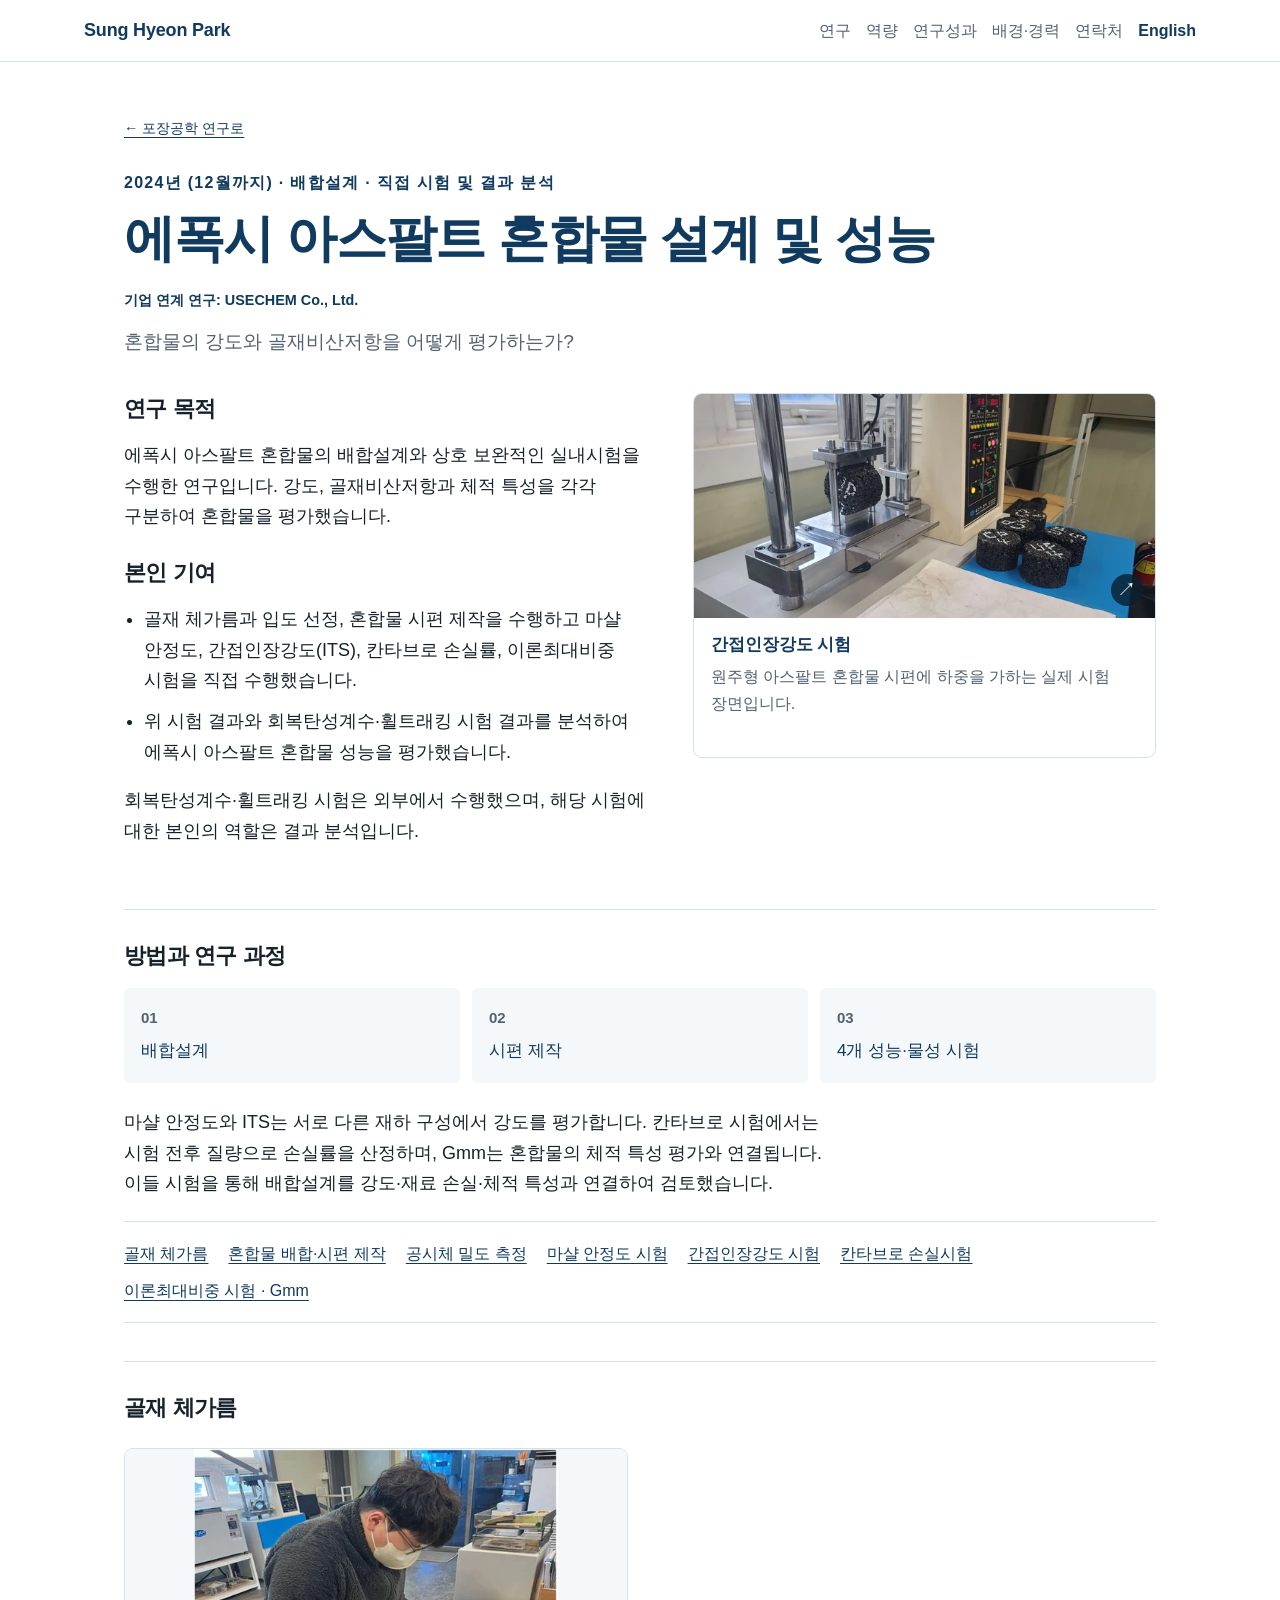
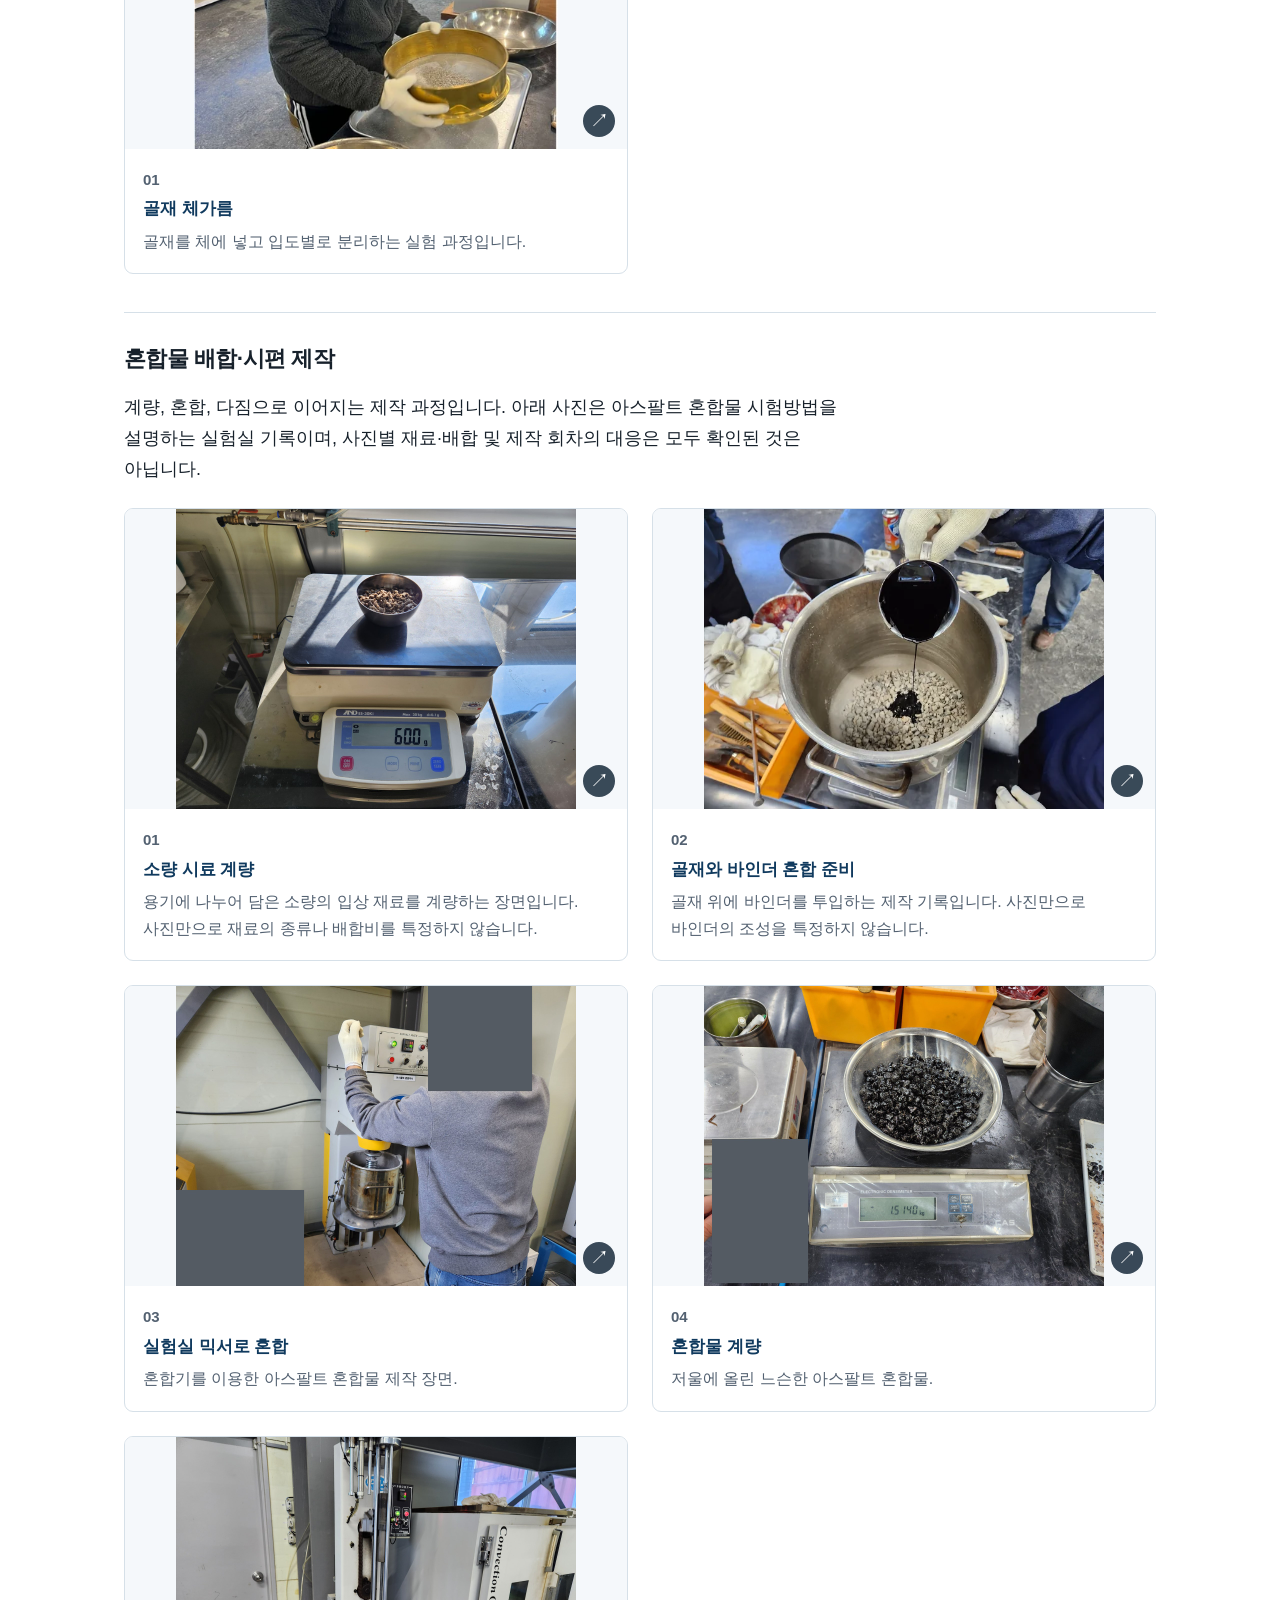
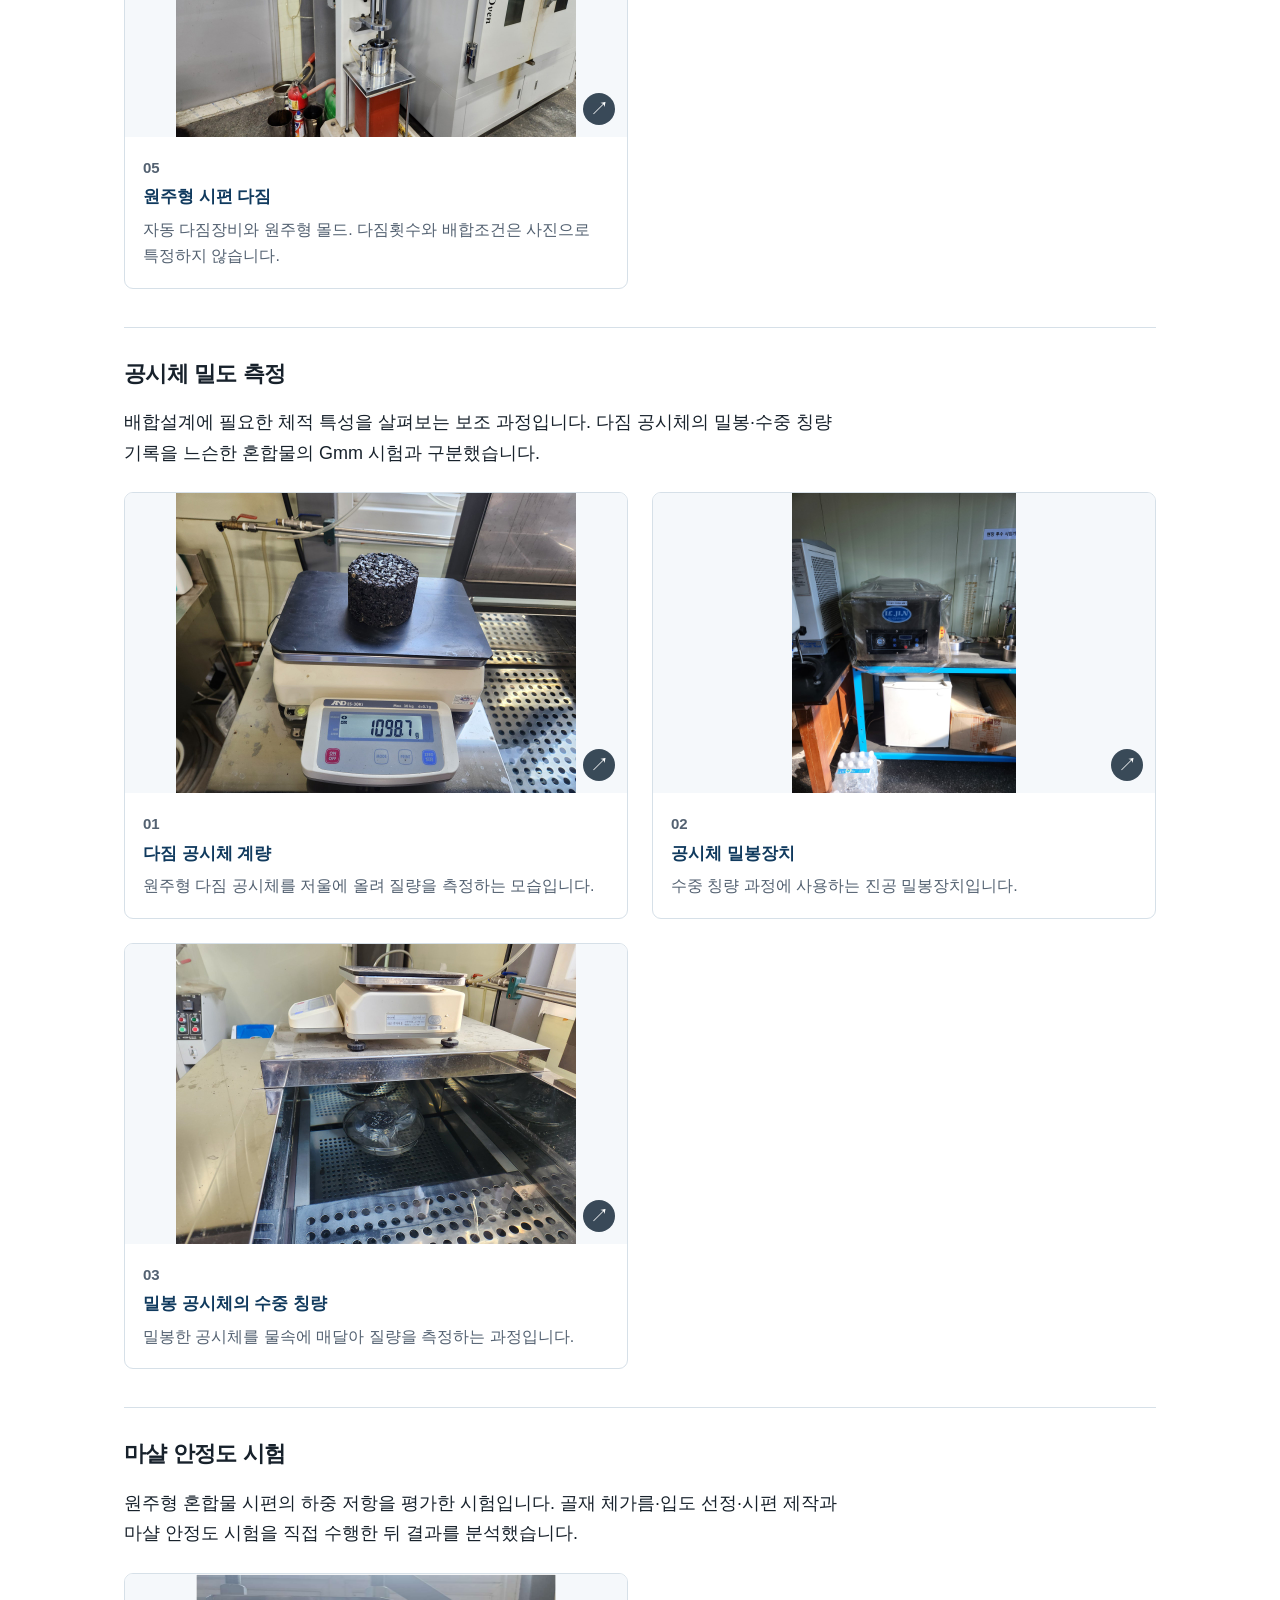
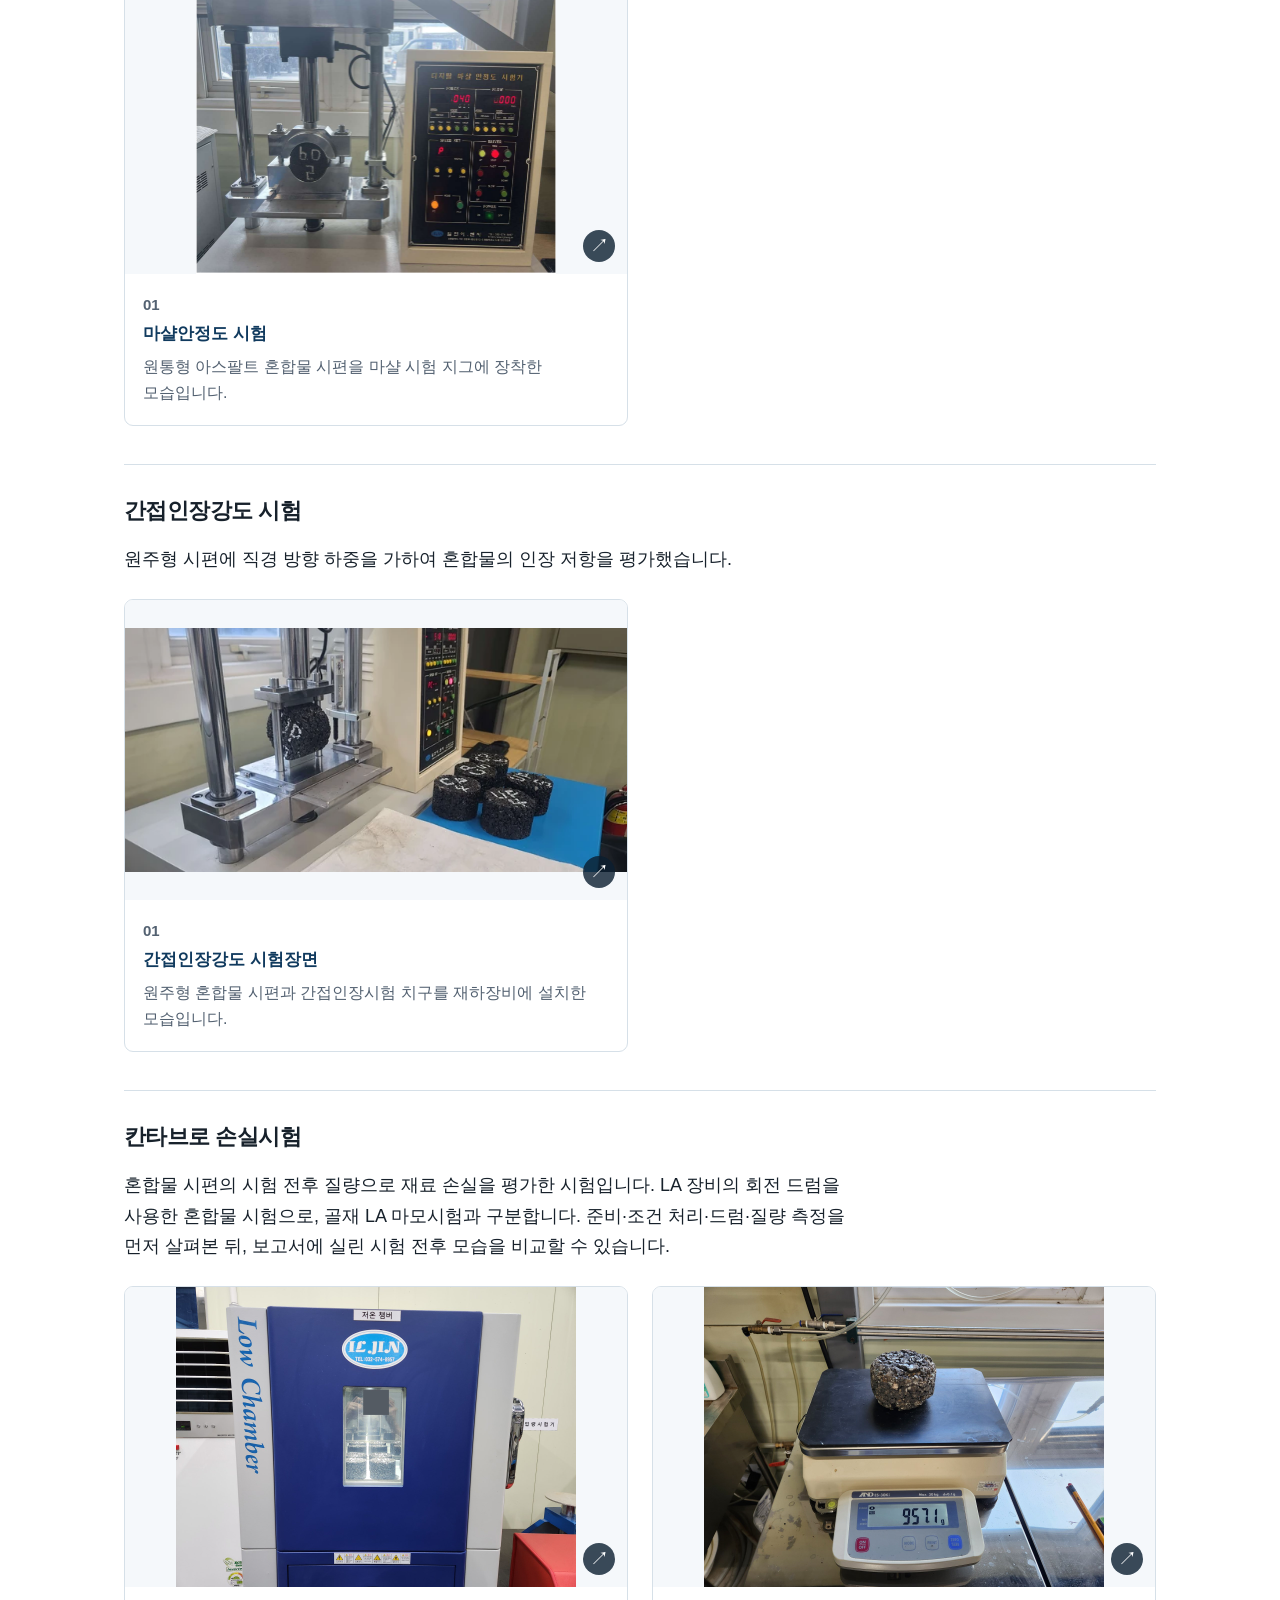
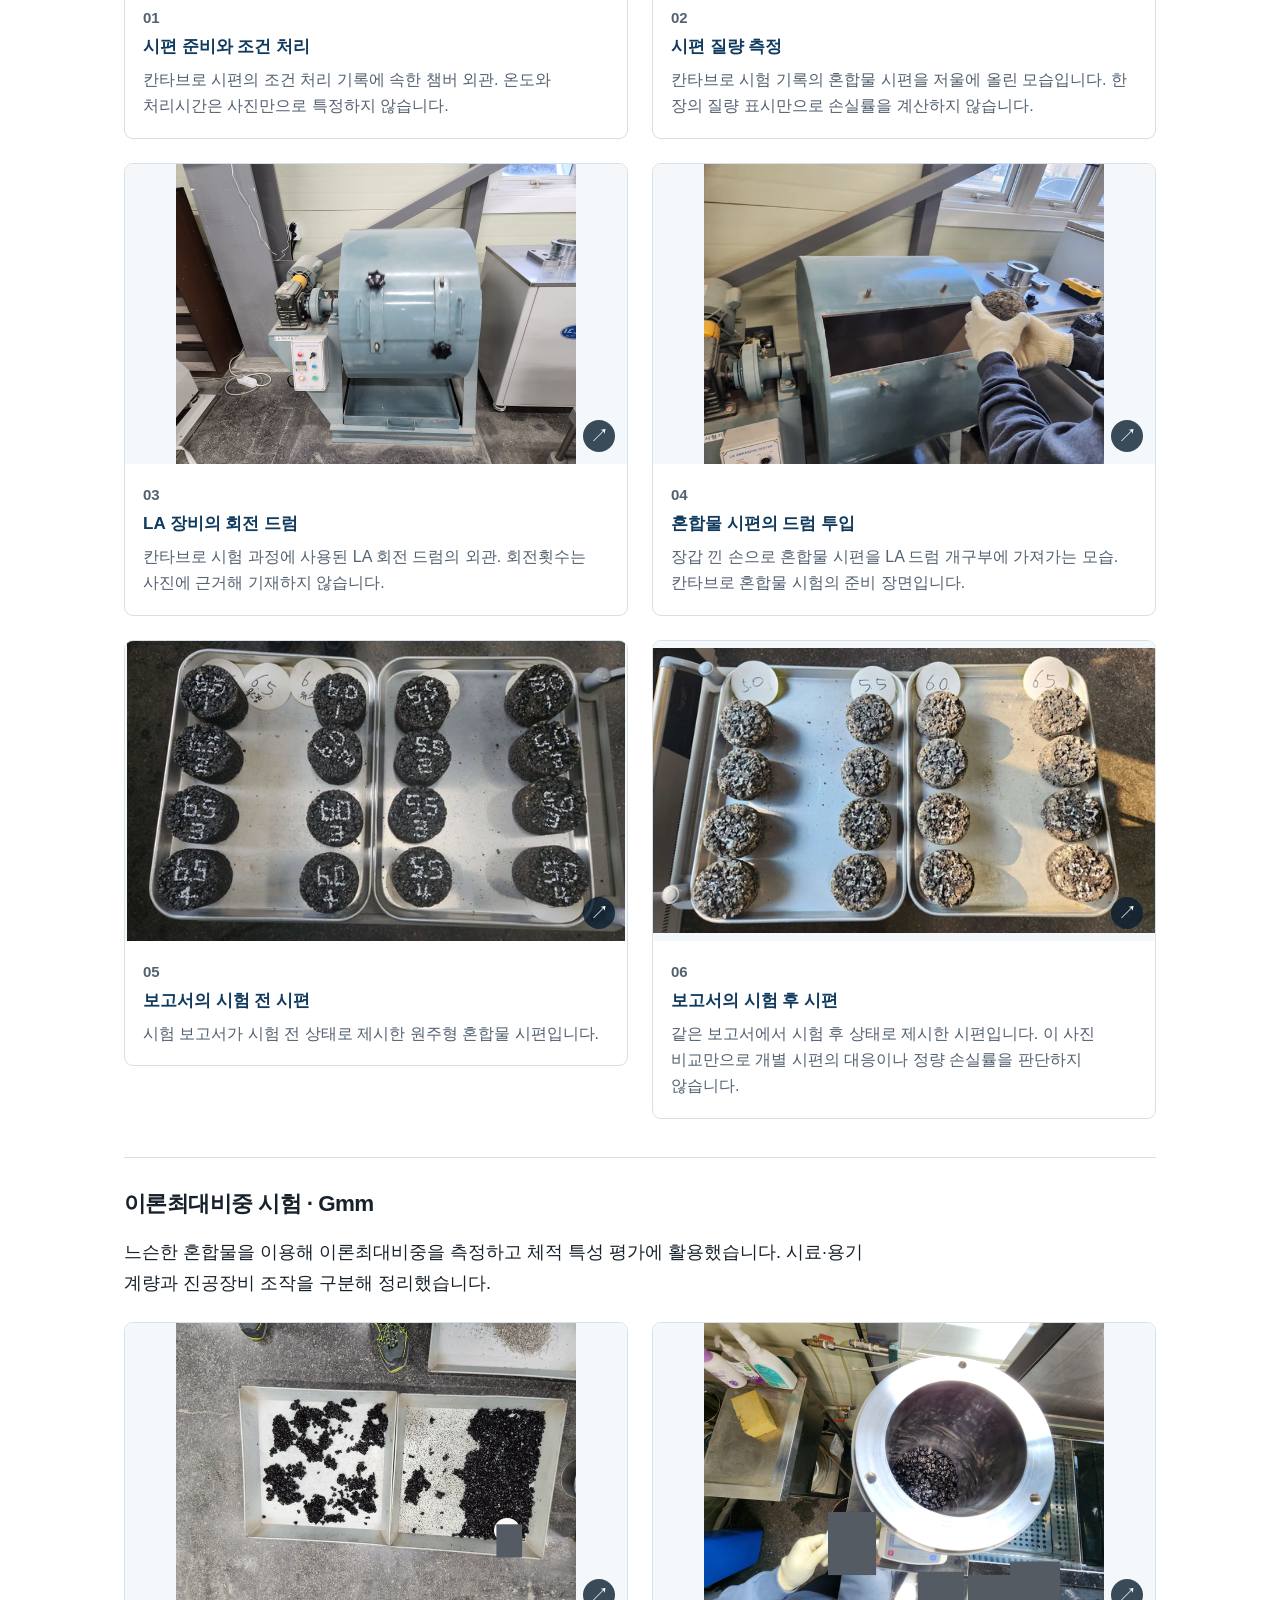
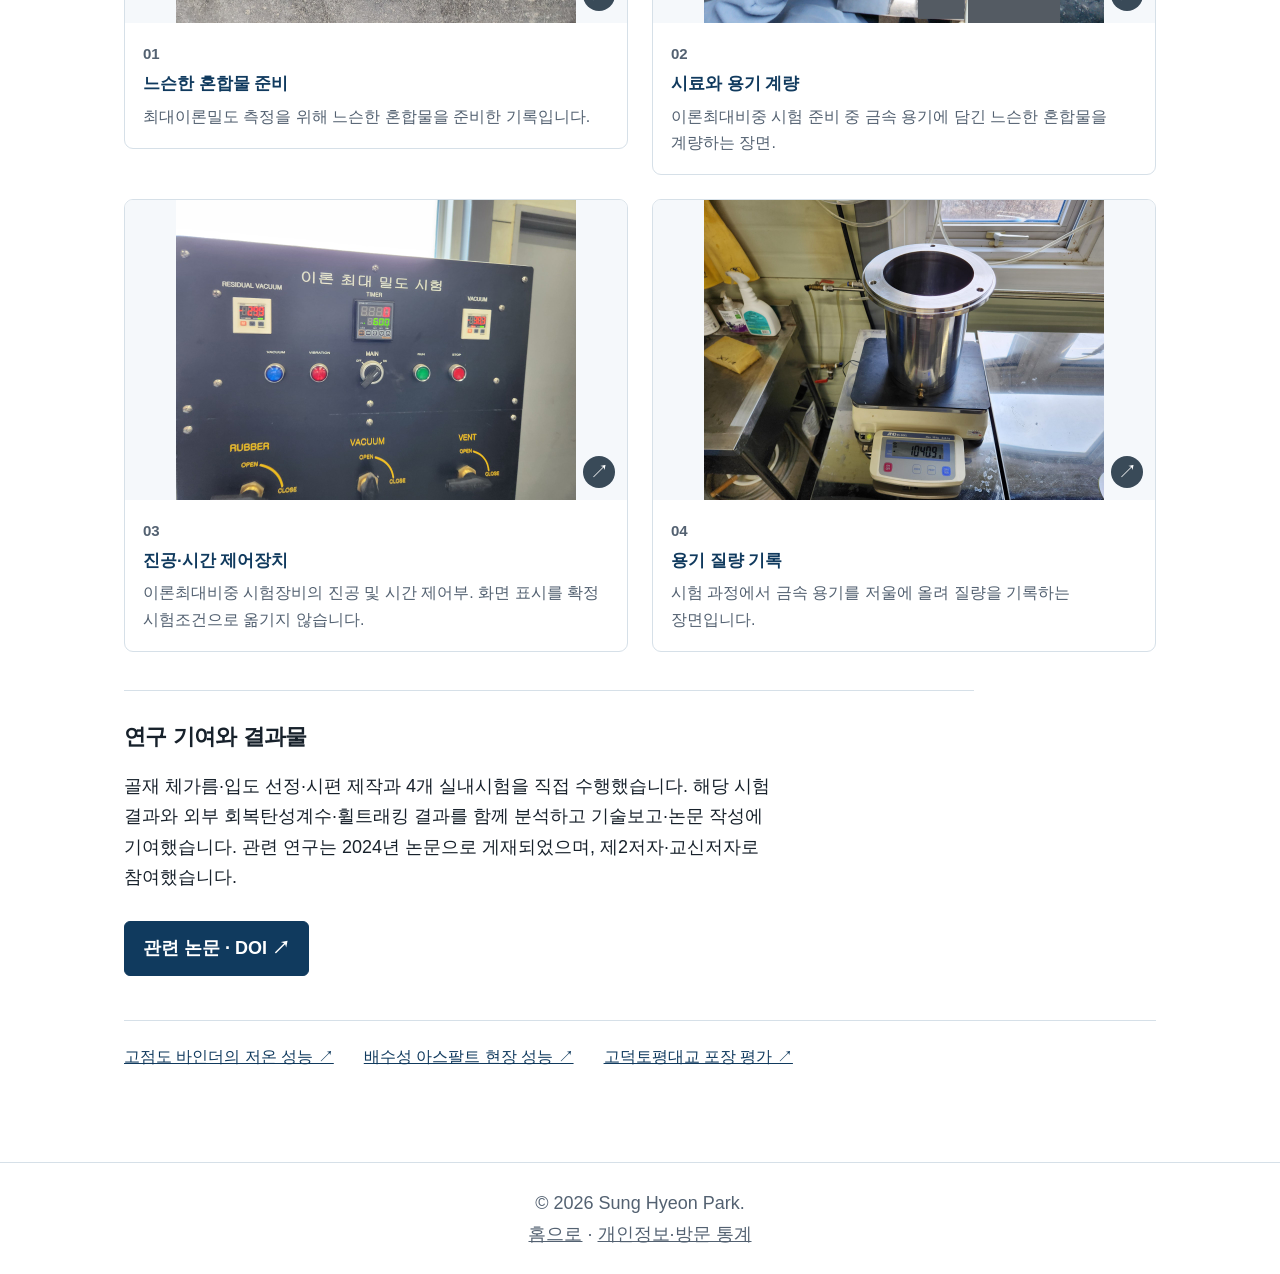
==== commit 09aa2e4c: "Align bilingual portfolio research experience with CV v25 Match project titles, institution relation" ====
--- a/epoxy-asphalt-ko.html
+++ b/epoxy-asphalt-ko.html
@@ -1,19 +1,19 @@
 <!DOCTYPE html>
 <html lang="ko"><head><meta charset="utf-8"><meta name="viewport" content="width=device-width, initial-scale=1">
-<title>에폭시 혼합물 배합설계·성능평가 | Sung Hyeon Park</title><meta name="description" content="배합설계와 시편 제작을 수행하고 마샬 안정도·간접인장강도·칸타브로 손실률·이론최대비중 시험을 직접 수행했습니다.">
+<title>에폭시 아스팔트 혼합물 설계 및 성능 | Sung Hyeon Park</title><meta name="description" content="골재 체가름·입도 선정·시편 제작과 4개 실내시험을 직접 수행하고, 해당 시험 및 외부 회복탄성계수·휠트래킹 시험 결과를 분석했습니다.">
 <link rel="canonical" href="https://sunghyeonpark-engineering.github.io/epoxy-asphalt-ko.html">
 <link rel="alternate" hreflang="ko" href="https://sunghyeonpark-engineering.github.io/epoxy-asphalt-ko.html"><link rel="alternate" hreflang="en" href="https://sunghyeonpark-engineering.github.io/epoxy-asphalt.html">
 <link rel="alternate" hreflang="x-default" href="https://sunghyeonpark-engineering.github.io/epoxy-asphalt.html">
-<meta property="og:type" content="website"><meta property="og:title" content="에폭시 혼합물 배합설계·성능평가 | Sung Hyeon Park"><meta property="og:description" content="배합설계와 시편 제작을 수행하고 마샬 안정도·간접인장강도·칸타브로 손실률·이론최대비중 시험을 직접 수행했습니다.">
+<meta property="og:type" content="website"><meta property="og:title" content="에폭시 아스팔트 혼합물 설계 및 성능 | Sung Hyeon Park"><meta property="og:description" content="골재 체가름·입도 선정·시편 제작과 4개 실내시험을 직접 수행하고, 해당 시험 및 외부 회복탄성계수·휠트래킹 시험 결과를 분석했습니다.">
 <meta property="og:url" content="https://sunghyeonpark-engineering.github.io/epoxy-asphalt-ko.html"><meta property="og:locale" content="ko_KR">
 <meta property="og:image" content="https://sunghyeonpark-engineering.github.io/assets/portfolio-share.png"><meta property="og:image:width" content="1200"><meta property="og:image:height" content="630"><meta property="og:image:alt" content="Sung Hyeon Park — pavement materials research portfolio">
-<meta name="twitter:card" content="summary_large_image"><meta name="twitter:title" content="에폭시 혼합물 배합설계·성능평가 | Sung Hyeon Park"><meta name="twitter:description" content="배합설계와 시편 제작을 수행하고 마샬 안정도·간접인장강도·칸타브로 손실률·이론최대비중 시험을 직접 수행했습니다."><meta name="twitter:image" content="https://sunghyeonpark-engineering.github.io/assets/portfolio-share.png">
+<meta name="twitter:card" content="summary_large_image"><meta name="twitter:title" content="에폭시 아스팔트 혼합물 설계 및 성능 | Sung Hyeon Park"><meta name="twitter:description" content="골재 체가름·입도 선정·시편 제작과 4개 실내시험을 직접 수행하고, 해당 시험 및 외부 회복탄성계수·휠트래킹 시험 결과를 분석했습니다."><meta name="twitter:image" content="https://sunghyeonpark-engineering.github.io/assets/portfolio-share.png">
 <link rel="icon" type="image/svg+xml" href="assets/favicon.svg"><link rel="stylesheet" href="styles.css?v=20261010-readable">
 <script defer src="analytics.js?v=20261016-privacy"></script><script defer src="photos.js?v=20261008"></script>
-<script type="application/ld+json">{"@context": "https://schema.org", "@type": "Person", "name": "Sung Hyeon Park", "url": "https://sunghyeonpark-engineering.github.io/", "image": "https://sunghyeonpark-engineering.github.io/assets/photos/sung-hyeon-park-900.webp", "sameAs": ["https://www.linkedin.com/in/sung-hyeon-park-64b91a425/"], "alumniOf": {"@type": "CollegeOrUniversity", "name": "Seoul National University of Science and Technology"}, "knowsAbout": ["Pavement materials", "Asphalt mixtures", "Low-temperature performance", "Field pavement performance"]}</script><link rel="stylesheet" href="research-process.css?v=20261019"></head><body class="detail-page portfolio-readable"><a class="skip-link" href="#main-content">본문으로 건너뛰기</a><header class="site-header"><nav class="nav" aria-label="주 메뉴"><a class="logo" href="ko.html">Sung Hyeon Park</a><div class="nav-links"><a href="ko.html#research-photos">연구</a><a href="ko.html#methods">역량</a><a href="ko.html#outputs">연구성과</a><a href="ko.html#professional">배경·경력</a><a href="ko.html#cv-contact">연락처</a><a class="language-link" href="epoxy-asphalt.html" hreflang="en" lang="en">English</a></div></nav></header><main id="main-content" class="detail-main"><header class="detail-heading"><a class="back-link" href="ko.html#research-photos">← 포장공학 연구로</a><p class="eyebrow">2024–2025 · 배합설계 · 실내시험 직접 수행</p><h1>에폭시 혼합물 배합설계·성능평가</h1><p class="detail-question">혼합물의 강도와 골재비산저항을 어떻게 평가하는가?</p></header><section class="detail-overview"><div><h2>연구 목적</h2><p>에폭시 아스팔트 혼합물의 배합설계와 상호 보완적인 실내시험을 수행한 연구입니다. 강도, 골재비산저항과 체적 특성을 각각 구분하여 혼합물을 평가했습니다.</p><h2>본인 기여</h2><ul><li>에폭시 아스팔트 혼합물 배합설계와 시편 제작을 수행했습니다.</li><li>마샬 안정도, 간접인장강도(ITS), 칸타브로 손실률, 이론최대비중(Gmm) 시험을 직접 수행했습니다.</li><li>실험기록을 정리하고 기술보고서 및 논문 작성에 기여했습니다.</li></ul></div><figure class="research-photo">
+<script type="application/ld+json">{"@context": "https://schema.org", "@type": "Person", "name": "Sung Hyeon Park", "url": "https://sunghyeonpark-engineering.github.io/", "image": "https://sunghyeonpark-engineering.github.io/assets/photos/sung-hyeon-park-900.webp", "sameAs": ["https://www.linkedin.com/in/sung-hyeon-park-64b91a425/"], "alumniOf": {"@type": "CollegeOrUniversity", "name": "Seoul National University of Science and Technology"}, "knowsAbout": ["Pavement materials", "Asphalt mixtures", "Low-temperature performance", "Field pavement performance"]}</script><link rel="stylesheet" href="research-process.css?v=20261019"></head><body class="detail-page portfolio-readable"><a class="skip-link" href="#main-content">본문으로 건너뛰기</a><header class="site-header"><nav class="nav" aria-label="주 메뉴"><a class="logo" href="ko.html">Sung Hyeon Park</a><div class="nav-links"><a href="ko.html#research-photos">연구</a><a href="ko.html#methods">역량</a><a href="ko.html#outputs">연구성과</a><a href="ko.html#professional">배경·경력</a><a href="ko.html#cv-contact">연락처</a><a class="language-link" href="epoxy-asphalt.html" hreflang="en" lang="en">English</a></div></nav></header><main id="main-content" class="detail-main"><header class="detail-heading"><a class="back-link" href="ko.html#research-photos">← 포장공학 연구로</a><p class="eyebrow">2024년 (12월까지) · 배합설계 · 직접 시험 및 결과 분석</p><h1>에폭시 아스팔트 혼합물 설계 및 성능</h1><p class="meta-line">기업 연계 연구: USECHEM Co., Ltd.</p><p class="detail-question">혼합물의 강도와 골재비산저항을 어떻게 평가하는가?</p></header><section class="detail-overview"><div><h2>연구 목적</h2><p>에폭시 아스팔트 혼합물의 배합설계와 상호 보완적인 실내시험을 수행한 연구입니다. 강도, 골재비산저항과 체적 특성을 각각 구분하여 혼합물을 평가했습니다.</p><h2>본인 기여</h2><ul><li>골재 체가름과 입도 선정, 혼합물 시편 제작을 수행하고 마샬 안정도, 간접인장강도(ITS), 칸타브로 손실률, 이론최대비중 시험을 직접 수행했습니다.</li><li>위 시험 결과와 회복탄성계수·휠트래킹 시험 결과를 분석하여 에폭시 아스팔트 혼합물 성능을 평가했습니다.</li></ul><p>회복탄성계수·휠트래킹 시험은 외부에서 수행했으며, 해당 시험에 대한 본인의 역할은 결과 분석입니다.</p></div><figure class="research-photo">
 <a aria-label="사진 크게 보기: 간접인장강도 시험" class="photo-link" href="assets/photos/epoxy-strength-v2-1280.webp">
 <img alt="재하 장치의 원주형 아스팔트 혼합물 시편과 간접인장 시험 지그" decoding="async" height="1943" loading="lazy" sizes="(max-width: 680px) calc(100vw - 36px), 780px" src="assets/photos/epoxy-strength-v2-640.webp" srcset="assets/photos/epoxy-strength-v2-640.webp 640w, assets/photos/epoxy-strength-v2-1280.webp 1280w" width="4000"/>
 <span aria-hidden="true" class="photo-expand">↗</span>
 </a>
 <figcaption><h3>간접인장강도 시험</h3><p>원주형 아스팔트 혼합물 시편에 하중을 가하는 실제 시험 장면입니다.</p></figcaption>
-</figure></section><section class="detail-method"><h2>방법과 연구 과정</h2><ol class="method-flow"><li><span>01</span>배합설계</li><li><span>02</span>시편 제작</li><li><span>03</span>4개 성능·물성 시험</li></ol><p>마샬 안정도와 ITS는 서로 다른 재하 구성에서 강도를 평가합니다. 칸타브로 시험에서는 시험 전후 질량으로 손실률을 산정하며, Gmm는 혼합물의 체적 특성 평가와 연결됩니다. 이들 시험을 통해 배합설계를 강도·재료 손실·체적 특성과 연결하여 검토했습니다.</p></section><nav class="process-navigation" aria-label="시험 과정 바로가기"><a href="#aggregate-sieving">골재 체가름</a><a href="#preparation">혼합물 배합·시편 제작</a><a href="#density">공시체 밀도 측정</a><a href="#marshall">마샬 안정도 시험</a><a href="#its">간접인장강도 시험</a><a href="#cantabro">칸타브로 손실시험</a><a href="#gmm">이론최대비중 시험 · Gmm</a></nav><section class="detail-evidence test-process" id="aggregate-sieving"><h2>골재 체가름</h2><div class="process-photo-grid"><figure class="research-photo" data-source-photo="R0002_DOC06_p44_photo2"><a class="photo-link" href="assets/photos/aggregate-sieving-20261019-1081.png" aria-label="크게 보기: 골재 체가름"><img src="assets/photos/aggregate-sieving-20261019-480.webp" srcset="assets/photos/aggregate-sieving-20261019-480.webp 480w, assets/photos/aggregate-sieving-20261019-1081.png 1081w" sizes="(max-width:680px) calc(100vw - 36px), 500px" width="1081" height="892" loading="lazy" decoding="async" alt="실험실에서 골재 체가름을 수행하는 박성현"><span class="photo-expand" aria-hidden="true">↗</span></a><figcaption><span class="step-label">01</span><h3>골재 체가름</h3><p>골재를 체에 넣고 입도별로 분리하는 실험 과정입니다.</p></figcaption></figure></div></section><section class="detail-evidence test-process" id="preparation"><h2>혼합물 배합·시편 제작</h2><p>계량, 혼합, 다짐으로 이어지는 제작 과정입니다. 아래 사진은 아스팔트 혼합물 시험방법을 설명하는 실험실 기록이며, 사진별 재료·배합 및 제작 회차의 대응은 모두 확인된 것은 아닙니다.</p><div class="process-photo-grid"><figure class="research-photo" data-source-photo="012-weigh"><a class="photo-link" href="assets/research-gallery/012-weigh-1600.jpg" aria-label="크게 보기: 소량 시료 계량"><img src="assets/research-gallery/012-weigh-480.webp" srcset="assets/research-gallery/012-weigh-480.webp 480w, assets/research-gallery/012-weigh-1600.jpg 1600w" sizes="(max-width:680px) calc(100vw - 36px), 500px" width="1600" height="1200" loading="lazy" decoding="async" alt="소량 시료 계량"><span class="photo-expand" aria-hidden="true">↗</span></a><figcaption><span class="step-label">01</span><h3>소량 시료 계량</h3><p>용기에 나누어 담은 소량의 입상 재료를 계량하는 장면입니다. 사진만으로 재료의 종류나 배합비를 특정하지 않습니다.</p></figcaption></figure><figure class="research-photo" data-source-photo="asphalt-mixture-preparation"><a class="photo-link" href="assets/photos/asphalt-mixture-preparation-1280.webp" aria-label="크게 보기: 골재와 바인더 혼합 준비"><img src="assets/photos/asphalt-mixture-preparation-640.webp" srcset="assets/photos/asphalt-mixture-preparation-640.webp 640w, assets/photos/asphalt-mixture-preparation-1280.webp 1280w" sizes="(max-width:680px) calc(100vw - 36px), 500px" width="1280" height="960" loading="lazy" decoding="async" alt="골재와 바인더 혼합 준비"><span class="photo-expand" aria-hidden="true">↗</span></a><figcaption><span class="step-label">02</span><h3>골재와 바인더 혼합 준비</h3><p>골재 위에 바인더를 투입하는 제작 기록입니다. 사진만으로 바인더의 조성을 특정하지 않습니다.</p></figcaption></figure><figure class="research-photo" data-source-photo="019-mix"><a class="photo-link" href="assets/research-gallery/019-mix-1600.jpg" aria-label="크게 보기: 실험실 믹서로 혼합"><img src="assets/research-gallery/019-mix-480.webp" srcset="assets/research-gallery/019-mix-480.webp 480w, assets/research-gallery/019-mix-1600.jpg 1600w" sizes="(max-width:680px) calc(100vw - 36px), 500px" width="1600" height="1200" loading="lazy" decoding="async" alt="실험실 믹서로 혼합"><span class="photo-expand" aria-hidden="true">↗</span></a><figcaption><span class="step-label">03</span><h3>실험실 믹서로 혼합</h3><p>혼합기를 이용한 아스팔트 혼합물 제작 장면.</p></figcaption></figure><figure class="research-photo" data-source-photo="008-weigh"><a class="photo-link" href="assets/research-gallery/008-weigh-1600.jpg" aria-label="크게 보기: 혼합물 계량"><img src="assets/research-gallery/008-weigh-480.webp" srcset="assets/research-gallery/008-weigh-480.webp 480w, assets/research-gallery/008-weigh-1600.jpg 1600w" sizes="(max-width:680px) calc(100vw - 36px), 500px" width="1600" height="1200" loading="lazy" decoding="async" alt="혼합물 계량"><span class="photo-expand" aria-hidden="true">↗</span></a><figcaption><span class="step-label">04</span><h3>혼합물 계량</h3><p>저울에 올린 느슨한 아스팔트 혼합물.</p></figcaption></figure><figure class="research-photo" data-source-photo="021-compact"><a class="photo-link" href="assets/research-gallery/021-compact-1600.jpg" aria-label="크게 보기: 원주형 시편 다짐"><img src="assets/research-gallery/021-compact-480.webp" srcset="assets/research-gallery/021-compact-480.webp 480w, assets/research-gallery/021-compact-1600.jpg 1600w" sizes="(max-width:680px) calc(100vw - 36px), 500px" width="1600" height="1200" loading="lazy" decoding="async" alt="원주형 시편 다짐"><span class="photo-expand" aria-hidden="true">↗</span></a><figcaption><span class="step-label">05</span><h3>원주형 시편 다짐</h3><p>자동 다짐장비와 원주형 몰드. 다짐횟수와 배합조건은 사진으로 특정하지 않습니다.</p></figcaption></figure></div></section><section class="detail-evidence test-process" id="density"><h2>공시체 밀도 측정</h2><p>배합설계에 필요한 체적 특성을 살펴보는 보조 과정입니다. 다짐 공시체의 밀봉·수중 칭량 기록을 느슨한 혼합물의 Gmm 시험과 구분했습니다.</p><div class="process-photo-grid"><figure class="research-photo" data-source-photo="085-density"><a class="photo-link" href="assets/research-gallery/085-density-1600.jpg" aria-label="크게 보기: 다짐 공시체 계량"><img src="assets/research-gallery/085-density-480.webp" srcset="assets/research-gallery/085-density-480.webp 480w, assets/research-gallery/085-density-1600.jpg 1600w" sizes="(max-width:680px) calc(100vw - 36px), 500px" width="1600" height="1200" loading="lazy" decoding="async" alt="다짐 공시체 계량"><span class="photo-expand" aria-hidden="true">↗</span></a><figcaption><span class="step-label">01</span><h3>다짐 공시체 계량</h3><p>원주형 다짐 공시체를 저울에 올려 질량을 측정하는 모습입니다.</p></figcaption></figure><figure class="research-photo" data-source-photo="083-density"><a class="photo-link" href="assets/research-gallery/083-density-1600.jpg" aria-label="크게 보기: 공시체 밀봉장치"><img src="assets/research-gallery/083-density-480.webp" srcset="assets/research-gallery/083-density-480.webp 360w, assets/research-gallery/083-density-1600.jpg 1200w" sizes="(max-width:680px) calc(100vw - 36px), 500px" width="1200" height="1600" loading="lazy" decoding="async" alt="공시체 밀봉장치"><span class="photo-expand" aria-hidden="true">↗</span></a><figcaption><span class="step-label">02</span><h3>공시체 밀봉장치</h3><p>수중 칭량 과정에 사용하는 진공 밀봉장치입니다.</p></figcaption></figure><figure class="research-photo" data-source-photo="082-density"><a class="photo-link" href="assets/research-gallery/082-density-1600.jpg" aria-label="크게 보기: 밀봉 공시체의 수중 칭량"><img src="assets/research-gallery/082-density-480.webp" srcset="assets/research-gallery/082-density-480.webp 480w, assets/research-gallery/082-density-1600.jpg 1600w" sizes="(max-width:680px) calc(100vw - 36px), 500px" width="1600" height="1200" loading="lazy" decoding="async" alt="밀봉 공시체의 수중 칭량"><span class="photo-expand" aria-hidden="true">↗</span></a><figcaption><span class="step-label">03</span><h3>밀봉 공시체의 수중 칭량</h3><p>밀봉한 공시체를 물속에 매달아 질량을 측정하는 과정입니다.</p></figcaption></figure></div></section><section class="detail-evidence test-process" id="marshall"><h2>마샬 안정도 시험</h2><p>원주형 혼합물 시편의 하중 저항을 평가한 시험입니다. 배합설계와 시편 제작을 수행하고 마샬 안정도 시험 결과를 실험기록으로 정리했습니다.</p><div class="process-photo-grid"><figure class="research-photo" data-source-photo="R0015_DOC06_p46_photo15"><a class="photo-link" href="assets/photos/marshall-stability-20261019-1441.png" aria-label="크게 보기: 마샬안정도 시험"><img src="assets/photos/marshall-stability-20261019-480.webp" srcset="assets/photos/marshall-stability-20261019-480.webp 480w, assets/photos/marshall-stability-20261019-1441.png 1441w" sizes="(max-width:680px) calc(100vw - 36px), 500px" width="1441" height="1199" loading="lazy" decoding="async" alt="마샬안정도 시험기의 지그에 장착된 원통형 아스팔트 혼합물 시편"><span class="photo-expand" aria-hidden="true">↗</span></a><figcaption><span class="step-label">01</span><h3>마샬안정도 시험</h3><p>원통형 아스팔트 혼합물 시편을 마샬 시험 지그에 장착한 모습입니다.</p></figcaption></figure></div></section><section class="detail-evidence test-process" id="its"><h2>간접인장강도 시험</h2><p>원주형 시편에 직경 방향 하중을 가하여 혼합물의 인장 저항을 평가했습니다.</p><div class="process-photo-grid"><figure class="research-photo" data-source-photo="epoxy-strength-v2"><a class="photo-link" href="assets/photos/epoxy-strength-v2-1280.webp" aria-label="크게 보기: 간접인장강도 시험장면"><img src="assets/photos/epoxy-strength-v2-640.webp" srcset="assets/photos/epoxy-strength-v2-640.webp 640w, assets/photos/epoxy-strength-v2-1280.webp 1280w" sizes="(max-width:680px) calc(100vw - 36px), 500px" width="1280" height="622" loading="lazy" decoding="async" alt="간접인장강도 시험장면"><span class="photo-expand" aria-hidden="true">↗</span></a><figcaption><span class="step-label">01</span><h3>간접인장강도 시험장면</h3><p>원주형 혼합물 시편과 간접인장시험 치구를 재하장비에 설치한 모습입니다.</p></figcaption></figure></div></section><section class="detail-evidence test-process" id="cantabro"><h2>칸타브로 손실시험</h2><p>혼합물 시편의 시험 전후 질량으로 재료 손실을 평가한 시험입니다. LA 장비의 회전 드럼을 사용한 혼합물 시험으로, 골재 LA 마모시험과 구분합니다. 준비·조건 처리·드럼·질량 측정을 먼저 살펴본 뒤, 보고서에 실린 시험 전후 모습을 비교할 수 있습니다.</p><div class="process-photo-grid"><figure class="research-photo" data-source-photo="119-cant-cond"><a class="photo-link" href="assets/research-gallery/119-cant-cond-1600.jpg" aria-label="크게 보기: 시편 준비와 조건 처리"><img src="assets/research-gallery/119-cant-cond-480.webp" srcset="assets/research-gallery/119-cant-cond-480.webp 480w, assets/research-gallery/119-cant-cond-1600.jpg 1600w" sizes="(max-width:680px) calc(100vw - 36px), 500px" width="1600" height="1200" loading="lazy" decoding="async" alt="시편 준비와 조건 처리"><span class="photo-expand" aria-hidden="true">↗</span></a><figcaption><span class="step-label">01</span><h3>시편 준비와 조건 처리</h3><p>칸타브로 시편의 조건 처리 기록에 속한 챔버 외관. 온도와 처리시간은 사진만으로 특정하지 않습니다.</p></figcaption></figure><figure class="research-photo" data-source-photo="112-cant-weigh"><a class="photo-link" href="assets/research-gallery/112-cant-weigh-1600.jpg" aria-label="크게 보기: 시편 질량 측정"><img src="assets/research-gallery/112-cant-weigh-480.webp" srcset="assets/research-gallery/112-cant-weigh-480.webp 480w, assets/research-gallery/112-cant-weigh-1600.jpg 1600w" sizes="(max-width:680px) calc(100vw - 36px), 500px" width="1600" height="1200" loading="lazy" decoding="async" alt="시편 질량 측정"><span class="photo-expand" aria-hidden="true">↗</span></a><figcaption><span class="step-label">02</span><h3>시편 질량 측정</h3><p>칸타브로 시험 기록의 혼합물 시편을 저울에 올린 모습입니다. 한 장의 질량 표시만으로 손실률을 계산하지 않습니다.</p></figcaption></figure><figure class="research-photo" data-source-photo="106-cantabro"><a class="photo-link" href="assets/research-gallery/106-cantabro-1600.jpg" aria-label="크게 보기: LA 장비의 회전 드럼"><img src="assets/research-gallery/106-cantabro-480.webp" srcset="assets/research-gallery/106-cantabro-480.webp 480w, assets/research-gallery/106-cantabro-1600.jpg 1600w" sizes="(max-width:680px) calc(100vw - 36px), 500px" width="1600" height="1200" loading="lazy" decoding="async" alt="LA 장비의 회전 드럼"><span class="photo-expand" aria-hidden="true">↗</span></a><figcaption><span class="step-label">03</span><h3>LA 장비의 회전 드럼</h3><p>칸타브로 시험 과정에 사용된 LA 회전 드럼의 외관. 회전횟수는 사진에 근거해 기재하지 않습니다.</p></figcaption></figure><figure class="research-photo" data-source-photo="rotating-drum-testing"><a class="photo-link" href="assets/photos/rotating-drum-testing-1280.webp" aria-label="크게 보기: 혼합물 시편의 드럼 투입"><img src="assets/photos/rotating-drum-testing-640.webp" srcset="assets/photos/rotating-drum-testing-640.webp 640w, assets/photos/rotating-drum-testing-1280.webp 1280w" sizes="(max-width:680px) calc(100vw - 36px), 500px" width="1280" height="960" loading="lazy" decoding="async" alt="혼합물 시편의 드럼 투입"><span class="photo-expand" aria-hidden="true">↗</span></a><figcaption><span class="step-label">04</span><h3>혼합물 시편의 드럼 투입</h3><p>장갑 낀 손으로 혼합물 시편을 LA 드럼 개구부에 가져가는 모습. 칸타브로 혼합물 시험의 준비 장면입니다.</p></figcaption></figure><figure class="research-photo" data-source-photo="cantabro-before-v2"><a class="photo-link" href="assets/photos/cantabro-before-v2-1280.webp" aria-label="크게 보기: 보고서의 시험 전 시편"><img src="assets/photos/cantabro-before-v2-640.webp" srcset="assets/photos/cantabro-before-v2-640.webp 640w, assets/photos/cantabro-before-v2-1280.webp 1280w" sizes="(max-width:680px) calc(100vw - 36px), 500px" width="1280" height="770" loading="lazy" decoding="async" alt="보고서의 시험 전 시편"><span class="photo-expand" aria-hidden="true">↗</span></a><figcaption><span class="step-label">05</span><h3>보고서의 시험 전 시편</h3><p>시험 보고서가 시험 전 상태로 제시한 원주형 혼합물 시편입니다.</p></figcaption></figure><figure class="research-photo" data-source-photo="cantabro-after-v2"><a class="photo-link" href="assets/photos/cantabro-after-v2-1280.webp" aria-label="크게 보기: 보고서의 시험 후 시편"><img src="assets/photos/cantabro-after-v2-640.webp" srcset="assets/photos/cantabro-after-v2-640.webp 640w, assets/photos/cantabro-after-v2-1280.webp 1280w" sizes="(max-width:680px) calc(100vw - 36px), 500px" width="1280" height="726" loading="lazy" decoding="async" alt="보고서의 시험 후 시편"><span class="photo-expand" aria-hidden="true">↗</span></a><figcaption><span class="step-label">06</span><h3>보고서의 시험 후 시편</h3><p>같은 보고서에서 시험 후 상태로 제시한 시편입니다. 이 사진 비교만으로 개별 시편의 대응이나 정량 손실률을 판단하지 않습니다.</p></figcaption></figure></div></section><section class="detail-evidence test-process" id="gmm"><h2>이론최대비중 시험 · Gmm</h2><p>느슨한 혼합물을 이용해 이론최대비중을 측정하고 체적 특성 평가에 활용했습니다. 시료·용기 계량과 진공장비 조작을 구분해 정리했습니다.</p><div class="process-photo-grid"><figure class="research-photo" data-source-photo="110-separate"><a class="photo-link" href="assets/research-gallery/110-separate-1600.jpg" aria-label="크게 보기: 느슨한 혼합물 준비"><img src="assets/research-gallery/110-separate-480.webp" srcset="assets/research-gallery/110-separate-480.webp 480w, assets/research-gallery/110-separate-1600.jpg 1600w" sizes="(max-width:680px) calc(100vw - 36px), 500px" width="1600" height="1200" loading="lazy" decoding="async" alt="느슨한 혼합물 준비"><span class="photo-expand" aria-hidden="true">↗</span></a><figcaption><span class="step-label">01</span><h3>느슨한 혼합물 준비</h3><p>최대이론밀도 측정을 위해 느슨한 혼합물을 준비한 기록입니다.</p></figcaption></figure><figure class="research-photo" data-source-photo="117-maxd"><a class="photo-link" href="assets/research-gallery/117-maxd-1600.jpg" aria-label="크게 보기: 시료와 용기 계량"><img src="assets/research-gallery/117-maxd-480.webp" srcset="assets/research-gallery/117-maxd-480.webp 480w, assets/research-gallery/117-maxd-1600.jpg 1600w" sizes="(max-width:680px) calc(100vw - 36px), 500px" width="1600" height="1200" loading="lazy" decoding="async" alt="시료와 용기 계량"><span class="photo-expand" aria-hidden="true">↗</span></a><figcaption><span class="step-label">02</span><h3>시료와 용기 계량</h3><p>이론최대비중 시험 준비 중 금속 용기에 담긴 느슨한 혼합물을 계량하는 장면.</p></figcaption></figure><figure class="research-photo" data-source-photo="114-maxd"><a class="photo-link" href="assets/research-gallery/114-maxd-1600.jpg" aria-label="크게 보기: 진공·시간 제어장치"><img src="assets/research-gallery/114-maxd-480.webp" srcset="assets/research-gallery/114-maxd-480.webp 480w, assets/research-gallery/114-maxd-1600.jpg 1600w" sizes="(max-width:680px) calc(100vw - 36px), 500px" width="1600" height="1200" loading="lazy" decoding="async" alt="진공·시간 제어장치"><span class="photo-expand" aria-hidden="true">↗</span></a><figcaption><span class="step-label">03</span><h3>진공·시간 제어장치</h3><p>이론최대비중 시험장비의 진공 및 시간 제어부. 화면 표시를 확정 시험조건으로 옮기지 않습니다.</p></figcaption></figure><figure class="research-photo" data-source-photo="118-maxd"><a class="photo-link" href="assets/research-gallery/118-maxd-1600.jpg" aria-label="크게 보기: 용기 질량 기록"><img src="assets/research-gallery/118-maxd-480.webp" srcset="assets/research-gallery/118-maxd-480.webp 480w, assets/research-gallery/118-maxd-1600.jpg 1600w" sizes="(max-width:680px) calc(100vw - 36px), 500px" width="1600" height="1200" loading="lazy" decoding="async" alt="용기 질량 기록"><span class="photo-expand" aria-hidden="true">↗</span></a><figcaption><span class="step-label">04</span><h3>용기 질량 기록</h3><p>시험 과정에서 금속 용기를 저울에 올려 질량을 기록하는 장면입니다.</p></figcaption></figure></div></section><section class="detail-outcome"><h2>연구 기여와 결과물</h2><p>배합설계와 4개 실내시험을 직접 수행하고 실험기록 정리·기술보고·논문 작성에 기여했습니다. 관련 연구는 2024년 논문으로 게재되었으며, 제2저자·교신저자로 참여했습니다.</p><a class="button primary" href="https://doi.org/10.22702/jkai.2024.14.2.26">관련 논문 · DOI ↗</a></section><nav class="related-research" aria-label="다른 포장 연구"><a href="low-temperature-binder-ko.html">고점도 바인더의 저온 성능 ↗</a><a href="porous-asphalt-field-ko.html">배수성 포장 현장 공용성능 ↗</a><a href="mastic-asphalt-overlay-ko.html">매스틱 교면포장·Overlay 시험 ↗</a></nav></main><footer class="site-footer"><p>© 2026 Sung Hyeon Park.</p><p><a href="ko.html">홈으로</a> · <a href="privacy.html">개인정보·방문 통계</a></p></footer></body></html>+</figure></section><section class="detail-method"><h2>방법과 연구 과정</h2><ol class="method-flow"><li><span>01</span>배합설계</li><li><span>02</span>시편 제작</li><li><span>03</span>4개 성능·물성 시험</li></ol><p>마샬 안정도와 ITS는 서로 다른 재하 구성에서 강도를 평가합니다. 칸타브로 시험에서는 시험 전후 질량으로 손실률을 산정하며, Gmm는 혼합물의 체적 특성 평가와 연결됩니다. 이들 시험을 통해 배합설계를 강도·재료 손실·체적 특성과 연결하여 검토했습니다.</p></section><nav class="process-navigation" aria-label="시험 과정 바로가기"><a href="#aggregate-sieving">골재 체가름</a><a href="#preparation">혼합물 배합·시편 제작</a><a href="#density">공시체 밀도 측정</a><a href="#marshall">마샬 안정도 시험</a><a href="#its">간접인장강도 시험</a><a href="#cantabro">칸타브로 손실시험</a><a href="#gmm">이론최대비중 시험 · Gmm</a></nav><section class="detail-evidence test-process" id="aggregate-sieving"><h2>골재 체가름</h2><div class="process-photo-grid"><figure class="research-photo" data-source-photo="R0002_DOC06_p44_photo2"><a class="photo-link" href="assets/photos/aggregate-sieving-20261019-1081.png" aria-label="크게 보기: 골재 체가름"><img src="assets/photos/aggregate-sieving-20261019-480.webp" srcset="assets/photos/aggregate-sieving-20261019-480.webp 480w, assets/photos/aggregate-sieving-20261019-1081.png 1081w" sizes="(max-width:680px) calc(100vw - 36px), 500px" width="1081" height="892" loading="lazy" decoding="async" alt="실험실에서 골재 체가름을 수행하는 박성현"><span class="photo-expand" aria-hidden="true">↗</span></a><figcaption><span class="step-label">01</span><h3>골재 체가름</h3><p>골재를 체에 넣고 입도별로 분리하는 실험 과정입니다.</p></figcaption></figure></div></section><section class="detail-evidence test-process" id="preparation"><h2>혼합물 배합·시편 제작</h2><p>계량, 혼합, 다짐으로 이어지는 제작 과정입니다. 아래 사진은 아스팔트 혼합물 시험방법을 설명하는 실험실 기록이며, 사진별 재료·배합 및 제작 회차의 대응은 모두 확인된 것은 아닙니다.</p><div class="process-photo-grid"><figure class="research-photo" data-source-photo="012-weigh"><a class="photo-link" href="assets/research-gallery/012-weigh-1600.jpg" aria-label="크게 보기: 소량 시료 계량"><img src="assets/research-gallery/012-weigh-480.webp" srcset="assets/research-gallery/012-weigh-480.webp 480w, assets/research-gallery/012-weigh-1600.jpg 1600w" sizes="(max-width:680px) calc(100vw - 36px), 500px" width="1600" height="1200" loading="lazy" decoding="async" alt="소량 시료 계량"><span class="photo-expand" aria-hidden="true">↗</span></a><figcaption><span class="step-label">01</span><h3>소량 시료 계량</h3><p>용기에 나누어 담은 소량의 입상 재료를 계량하는 장면입니다. 사진만으로 재료의 종류나 배합비를 특정하지 않습니다.</p></figcaption></figure><figure class="research-photo" data-source-photo="asphalt-mixture-preparation"><a class="photo-link" href="assets/photos/asphalt-mixture-preparation-1280.webp" aria-label="크게 보기: 골재와 바인더 혼합 준비"><img src="assets/photos/asphalt-mixture-preparation-640.webp" srcset="assets/photos/asphalt-mixture-preparation-640.webp 640w, assets/photos/asphalt-mixture-preparation-1280.webp 1280w" sizes="(max-width:680px) calc(100vw - 36px), 500px" width="1280" height="960" loading="lazy" decoding="async" alt="골재와 바인더 혼합 준비"><span class="photo-expand" aria-hidden="true">↗</span></a><figcaption><span class="step-label">02</span><h3>골재와 바인더 혼합 준비</h3><p>골재 위에 바인더를 투입하는 제작 기록입니다. 사진만으로 바인더의 조성을 특정하지 않습니다.</p></figcaption></figure><figure class="research-photo" data-source-photo="019-mix"><a class="photo-link" href="assets/research-gallery/019-mix-1600.jpg" aria-label="크게 보기: 실험실 믹서로 혼합"><img src="assets/research-gallery/019-mix-480.webp" srcset="assets/research-gallery/019-mix-480.webp 480w, assets/research-gallery/019-mix-1600.jpg 1600w" sizes="(max-width:680px) calc(100vw - 36px), 500px" width="1600" height="1200" loading="lazy" decoding="async" alt="실험실 믹서로 혼합"><span class="photo-expand" aria-hidden="true">↗</span></a><figcaption><span class="step-label">03</span><h3>실험실 믹서로 혼합</h3><p>혼합기를 이용한 아스팔트 혼합물 제작 장면.</p></figcaption></figure><figure class="research-photo" data-source-photo="008-weigh"><a class="photo-link" href="assets/research-gallery/008-weigh-1600.jpg" aria-label="크게 보기: 혼합물 계량"><img src="assets/research-gallery/008-weigh-480.webp" srcset="assets/research-gallery/008-weigh-480.webp 480w, assets/research-gallery/008-weigh-1600.jpg 1600w" sizes="(max-width:680px) calc(100vw - 36px), 500px" width="1600" height="1200" loading="lazy" decoding="async" alt="혼합물 계량"><span class="photo-expand" aria-hidden="true">↗</span></a><figcaption><span class="step-label">04</span><h3>혼합물 계량</h3><p>저울에 올린 느슨한 아스팔트 혼합물.</p></figcaption></figure><figure class="research-photo" data-source-photo="021-compact"><a class="photo-link" href="assets/research-gallery/021-compact-1600.jpg" aria-label="크게 보기: 원주형 시편 다짐"><img src="assets/research-gallery/021-compact-480.webp" srcset="assets/research-gallery/021-compact-480.webp 480w, assets/research-gallery/021-compact-1600.jpg 1600w" sizes="(max-width:680px) calc(100vw - 36px), 500px" width="1600" height="1200" loading="lazy" decoding="async" alt="원주형 시편 다짐"><span class="photo-expand" aria-hidden="true">↗</span></a><figcaption><span class="step-label">05</span><h3>원주형 시편 다짐</h3><p>자동 다짐장비와 원주형 몰드. 다짐횟수와 배합조건은 사진으로 특정하지 않습니다.</p></figcaption></figure></div></section><section class="detail-evidence test-process" id="density"><h2>공시체 밀도 측정</h2><p>배합설계에 필요한 체적 특성을 살펴보는 보조 과정입니다. 다짐 공시체의 밀봉·수중 칭량 기록을 느슨한 혼합물의 Gmm 시험과 구분했습니다.</p><div class="process-photo-grid"><figure class="research-photo" data-source-photo="085-density"><a class="photo-link" href="assets/research-gallery/085-density-1600.jpg" aria-label="크게 보기: 다짐 공시체 계량"><img src="assets/research-gallery/085-density-480.webp" srcset="assets/research-gallery/085-density-480.webp 480w, assets/research-gallery/085-density-1600.jpg 1600w" sizes="(max-width:680px) calc(100vw - 36px), 500px" width="1600" height="1200" loading="lazy" decoding="async" alt="다짐 공시체 계량"><span class="photo-expand" aria-hidden="true">↗</span></a><figcaption><span class="step-label">01</span><h3>다짐 공시체 계량</h3><p>원주형 다짐 공시체를 저울에 올려 질량을 측정하는 모습입니다.</p></figcaption></figure><figure class="research-photo" data-source-photo="083-density"><a class="photo-link" href="assets/research-gallery/083-density-1600.jpg" aria-label="크게 보기: 공시체 밀봉장치"><img src="assets/research-gallery/083-density-480.webp" srcset="assets/research-gallery/083-density-480.webp 360w, assets/research-gallery/083-density-1600.jpg 1200w" sizes="(max-width:680px) calc(100vw - 36px), 500px" width="1200" height="1600" loading="lazy" decoding="async" alt="공시체 밀봉장치"><span class="photo-expand" aria-hidden="true">↗</span></a><figcaption><span class="step-label">02</span><h3>공시체 밀봉장치</h3><p>수중 칭량 과정에 사용하는 진공 밀봉장치입니다.</p></figcaption></figure><figure class="research-photo" data-source-photo="082-density"><a class="photo-link" href="assets/research-gallery/082-density-1600.jpg" aria-label="크게 보기: 밀봉 공시체의 수중 칭량"><img src="assets/research-gallery/082-density-480.webp" srcset="assets/research-gallery/082-density-480.webp 480w, assets/research-gallery/082-density-1600.jpg 1600w" sizes="(max-width:680px) calc(100vw - 36px), 500px" width="1600" height="1200" loading="lazy" decoding="async" alt="밀봉 공시체의 수중 칭량"><span class="photo-expand" aria-hidden="true">↗</span></a><figcaption><span class="step-label">03</span><h3>밀봉 공시체의 수중 칭량</h3><p>밀봉한 공시체를 물속에 매달아 질량을 측정하는 과정입니다.</p></figcaption></figure></div></section><section class="detail-evidence test-process" id="marshall"><h2>마샬 안정도 시험</h2><p>원주형 혼합물 시편의 하중 저항을 평가한 시험입니다. 골재 체가름·입도 선정·시편 제작과 마샬 안정도 시험을 직접 수행한 뒤 결과를 분석했습니다.</p><div class="process-photo-grid"><figure class="research-photo" data-source-photo="R0015_DOC06_p46_photo15"><a class="photo-link" href="assets/photos/marshall-stability-20261019-1441.png" aria-label="크게 보기: 마샬안정도 시험"><img src="assets/photos/marshall-stability-20261019-480.webp" srcset="assets/photos/marshall-stability-20261019-480.webp 480w, assets/photos/marshall-stability-20261019-1441.png 1441w" sizes="(max-width:680px) calc(100vw - 36px), 500px" width="1441" height="1199" loading="lazy" decoding="async" alt="마샬안정도 시험기의 지그에 장착된 원통형 아스팔트 혼합물 시편"><span class="photo-expand" aria-hidden="true">↗</span></a><figcaption><span class="step-label">01</span><h3>마샬안정도 시험</h3><p>원통형 아스팔트 혼합물 시편을 마샬 시험 지그에 장착한 모습입니다.</p></figcaption></figure></div></section><section class="detail-evidence test-process" id="its"><h2>간접인장강도 시험</h2><p>원주형 시편에 직경 방향 하중을 가하여 혼합물의 인장 저항을 평가했습니다.</p><div class="process-photo-grid"><figure class="research-photo" data-source-photo="epoxy-strength-v2"><a class="photo-link" href="assets/photos/epoxy-strength-v2-1280.webp" aria-label="크게 보기: 간접인장강도 시험장면"><img src="assets/photos/epoxy-strength-v2-640.webp" srcset="assets/photos/epoxy-strength-v2-640.webp 640w, assets/photos/epoxy-strength-v2-1280.webp 1280w" sizes="(max-width:680px) calc(100vw - 36px), 500px" width="1280" height="622" loading="lazy" decoding="async" alt="간접인장강도 시험장면"><span class="photo-expand" aria-hidden="true">↗</span></a><figcaption><span class="step-label">01</span><h3>간접인장강도 시험장면</h3><p>원주형 혼합물 시편과 간접인장시험 치구를 재하장비에 설치한 모습입니다.</p></figcaption></figure></div></section><section class="detail-evidence test-process" id="cantabro"><h2>칸타브로 손실시험</h2><p>혼합물 시편의 시험 전후 질량으로 재료 손실을 평가한 시험입니다. LA 장비의 회전 드럼을 사용한 혼합물 시험으로, 골재 LA 마모시험과 구분합니다. 준비·조건 처리·드럼·질량 측정을 먼저 살펴본 뒤, 보고서에 실린 시험 전후 모습을 비교할 수 있습니다.</p><div class="process-photo-grid"><figure class="research-photo" data-source-photo="119-cant-cond"><a class="photo-link" href="assets/research-gallery/119-cant-cond-1600.jpg" aria-label="크게 보기: 시편 준비와 조건 처리"><img src="assets/research-gallery/119-cant-cond-480.webp" srcset="assets/research-gallery/119-cant-cond-480.webp 480w, assets/research-gallery/119-cant-cond-1600.jpg 1600w" sizes="(max-width:680px) calc(100vw - 36px), 500px" width="1600" height="1200" loading="lazy" decoding="async" alt="시편 준비와 조건 처리"><span class="photo-expand" aria-hidden="true">↗</span></a><figcaption><span class="step-label">01</span><h3>시편 준비와 조건 처리</h3><p>칸타브로 시편의 조건 처리 기록에 속한 챔버 외관. 온도와 처리시간은 사진만으로 특정하지 않습니다.</p></figcaption></figure><figure class="research-photo" data-source-photo="112-cant-weigh"><a class="photo-link" href="assets/research-gallery/112-cant-weigh-1600.jpg" aria-label="크게 보기: 시편 질량 측정"><img src="assets/research-gallery/112-cant-weigh-480.webp" srcset="assets/research-gallery/112-cant-weigh-480.webp 480w, assets/research-gallery/112-cant-weigh-1600.jpg 1600w" sizes="(max-width:680px) calc(100vw - 36px), 500px" width="1600" height="1200" loading="lazy" decoding="async" alt="시편 질량 측정"><span class="photo-expand" aria-hidden="true">↗</span></a><figcaption><span class="step-label">02</span><h3>시편 질량 측정</h3><p>칸타브로 시험 기록의 혼합물 시편을 저울에 올린 모습입니다. 한 장의 질량 표시만으로 손실률을 계산하지 않습니다.</p></figcaption></figure><figure class="research-photo" data-source-photo="106-cantabro"><a class="photo-link" href="assets/research-gallery/106-cantabro-1600.jpg" aria-label="크게 보기: LA 장비의 회전 드럼"><img src="assets/research-gallery/106-cantabro-480.webp" srcset="assets/research-gallery/106-cantabro-480.webp 480w, assets/research-gallery/106-cantabro-1600.jpg 1600w" sizes="(max-width:680px) calc(100vw - 36px), 500px" width="1600" height="1200" loading="lazy" decoding="async" alt="LA 장비의 회전 드럼"><span class="photo-expand" aria-hidden="true">↗</span></a><figcaption><span class="step-label">03</span><h3>LA 장비의 회전 드럼</h3><p>칸타브로 시험 과정에 사용된 LA 회전 드럼의 외관. 회전횟수는 사진에 근거해 기재하지 않습니다.</p></figcaption></figure><figure class="research-photo" data-source-photo="rotating-drum-testing"><a class="photo-link" href="assets/photos/rotating-drum-testing-1280.webp" aria-label="크게 보기: 혼합물 시편의 드럼 투입"><img src="assets/photos/rotating-drum-testing-640.webp" srcset="assets/photos/rotating-drum-testing-640.webp 640w, assets/photos/rotating-drum-testing-1280.webp 1280w" sizes="(max-width:680px) calc(100vw - 36px), 500px" width="1280" height="960" loading="lazy" decoding="async" alt="혼합물 시편의 드럼 투입"><span class="photo-expand" aria-hidden="true">↗</span></a><figcaption><span class="step-label">04</span><h3>혼합물 시편의 드럼 투입</h3><p>장갑 낀 손으로 혼합물 시편을 LA 드럼 개구부에 가져가는 모습. 칸타브로 혼합물 시험의 준비 장면입니다.</p></figcaption></figure><figure class="research-photo" data-source-photo="cantabro-before-v2"><a class="photo-link" href="assets/photos/cantabro-before-v2-1280.webp" aria-label="크게 보기: 보고서의 시험 전 시편"><img src="assets/photos/cantabro-before-v2-640.webp" srcset="assets/photos/cantabro-before-v2-640.webp 640w, assets/photos/cantabro-before-v2-1280.webp 1280w" sizes="(max-width:680px) calc(100vw - 36px), 500px" width="1280" height="770" loading="lazy" decoding="async" alt="보고서의 시험 전 시편"><span class="photo-expand" aria-hidden="true">↗</span></a><figcaption><span class="step-label">05</span><h3>보고서의 시험 전 시편</h3><p>시험 보고서가 시험 전 상태로 제시한 원주형 혼합물 시편입니다.</p></figcaption></figure><figure class="research-photo" data-source-photo="cantabro-after-v2"><a class="photo-link" href="assets/photos/cantabro-after-v2-1280.webp" aria-label="크게 보기: 보고서의 시험 후 시편"><img src="assets/photos/cantabro-after-v2-640.webp" srcset="assets/photos/cantabro-after-v2-640.webp 640w, assets/photos/cantabro-after-v2-1280.webp 1280w" sizes="(max-width:680px) calc(100vw - 36px), 500px" width="1280" height="726" loading="lazy" decoding="async" alt="보고서의 시험 후 시편"><span class="photo-expand" aria-hidden="true">↗</span></a><figcaption><span class="step-label">06</span><h3>보고서의 시험 후 시편</h3><p>같은 보고서에서 시험 후 상태로 제시한 시편입니다. 이 사진 비교만으로 개별 시편의 대응이나 정량 손실률을 판단하지 않습니다.</p></figcaption></figure></div></section><section class="detail-evidence test-process" id="gmm"><h2>이론최대비중 시험 · Gmm</h2><p>느슨한 혼합물을 이용해 이론최대비중을 측정하고 체적 특성 평가에 활용했습니다. 시료·용기 계량과 진공장비 조작을 구분해 정리했습니다.</p><div class="process-photo-grid"><figure class="research-photo" data-source-photo="110-separate"><a class="photo-link" href="assets/research-gallery/110-separate-1600.jpg" aria-label="크게 보기: 느슨한 혼합물 준비"><img src="assets/research-gallery/110-separate-480.webp" srcset="assets/research-gallery/110-separate-480.webp 480w, assets/research-gallery/110-separate-1600.jpg 1600w" sizes="(max-width:680px) calc(100vw - 36px), 500px" width="1600" height="1200" loading="lazy" decoding="async" alt="느슨한 혼합물 준비"><span class="photo-expand" aria-hidden="true">↗</span></a><figcaption><span class="step-label">01</span><h3>느슨한 혼합물 준비</h3><p>최대이론밀도 측정을 위해 느슨한 혼합물을 준비한 기록입니다.</p></figcaption></figure><figure class="research-photo" data-source-photo="117-maxd"><a class="photo-link" href="assets/research-gallery/117-maxd-1600.jpg" aria-label="크게 보기: 시료와 용기 계량"><img src="assets/research-gallery/117-maxd-480.webp" srcset="assets/research-gallery/117-maxd-480.webp 480w, assets/research-gallery/117-maxd-1600.jpg 1600w" sizes="(max-width:680px) calc(100vw - 36px), 500px" width="1600" height="1200" loading="lazy" decoding="async" alt="시료와 용기 계량"><span class="photo-expand" aria-hidden="true">↗</span></a><figcaption><span class="step-label">02</span><h3>시료와 용기 계량</h3><p>이론최대비중 시험 준비 중 금속 용기에 담긴 느슨한 혼합물을 계량하는 장면.</p></figcaption></figure><figure class="research-photo" data-source-photo="114-maxd"><a class="photo-link" href="assets/research-gallery/114-maxd-1600.jpg" aria-label="크게 보기: 진공·시간 제어장치"><img src="assets/research-gallery/114-maxd-480.webp" srcset="assets/research-gallery/114-maxd-480.webp 480w, assets/research-gallery/114-maxd-1600.jpg 1600w" sizes="(max-width:680px) calc(100vw - 36px), 500px" width="1600" height="1200" loading="lazy" decoding="async" alt="진공·시간 제어장치"><span class="photo-expand" aria-hidden="true">↗</span></a><figcaption><span class="step-label">03</span><h3>진공·시간 제어장치</h3><p>이론최대비중 시험장비의 진공 및 시간 제어부. 화면 표시를 확정 시험조건으로 옮기지 않습니다.</p></figcaption></figure><figure class="research-photo" data-source-photo="118-maxd"><a class="photo-link" href="assets/research-gallery/118-maxd-1600.jpg" aria-label="크게 보기: 용기 질량 기록"><img src="assets/research-gallery/118-maxd-480.webp" srcset="assets/research-gallery/118-maxd-480.webp 480w, assets/research-gallery/118-maxd-1600.jpg 1600w" sizes="(max-width:680px) calc(100vw - 36px), 500px" width="1600" height="1200" loading="lazy" decoding="async" alt="용기 질량 기록"><span class="photo-expand" aria-hidden="true">↗</span></a><figcaption><span class="step-label">04</span><h3>용기 질량 기록</h3><p>시험 과정에서 금속 용기를 저울에 올려 질량을 기록하는 장면입니다.</p></figcaption></figure></div></section><section class="detail-outcome"><h2>연구 기여와 결과물</h2><p>골재 체가름·입도 선정·시편 제작과 4개 실내시험을 직접 수행했습니다. 해당 시험 결과와 외부 회복탄성계수·휠트래킹 결과를 함께 분석하고 기술보고·논문 작성에 기여했습니다. 관련 연구는 2024년 논문으로 게재되었으며, 제2저자·교신저자로 참여했습니다.</p><a class="button primary" href="https://doi.org/10.22702/jkai.2024.14.2.26">관련 논문 · DOI ↗</a></section><nav class="related-research" aria-label="다른 포장 연구"><a href="low-temperature-binder-ko.html">고점도 바인더의 저온 성능 ↗</a><a href="porous-asphalt-field-ko.html">배수성 아스팔트 현장 성능 ↗</a><a href="mastic-asphalt-overlay-ko.html">고덕토평대교 포장 평가 ↗</a></nav></main><footer class="site-footer"><p>© 2026 Sung Hyeon Park.</p><p><a href="ko.html">홈으로</a> · <a href="privacy.html">개인정보·방문 통계</a></p></footer></body></html>
--- a/styles.css
+++ b/styles.css
@@ -974,3 +974,5 @@
  .portfolio-readable .hero-contact { font-size:16px; }
 }
 .portfolio-readable .profile-portrait figcaption { font-size:16px; line-height:1.5; }
+
+.research-note-grid > .research-note:only-child { grid-column: 1 / -1; }
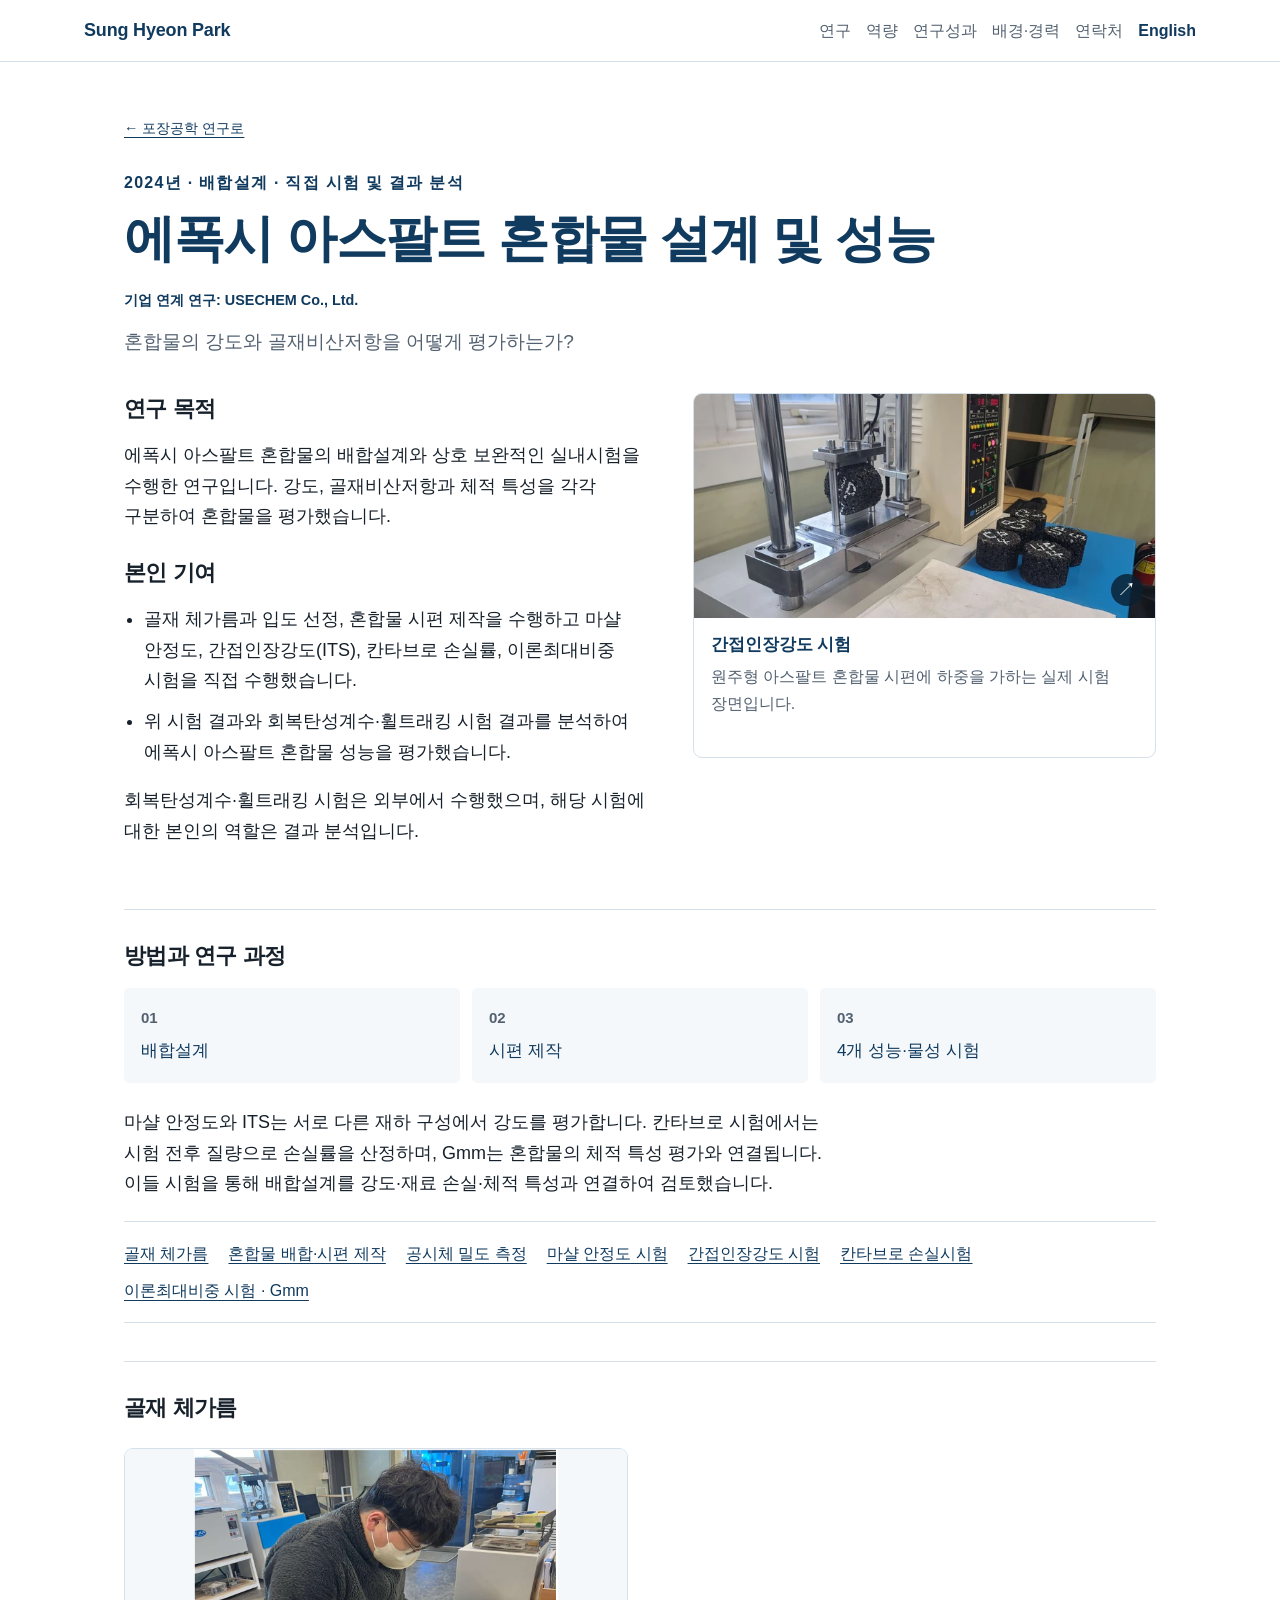
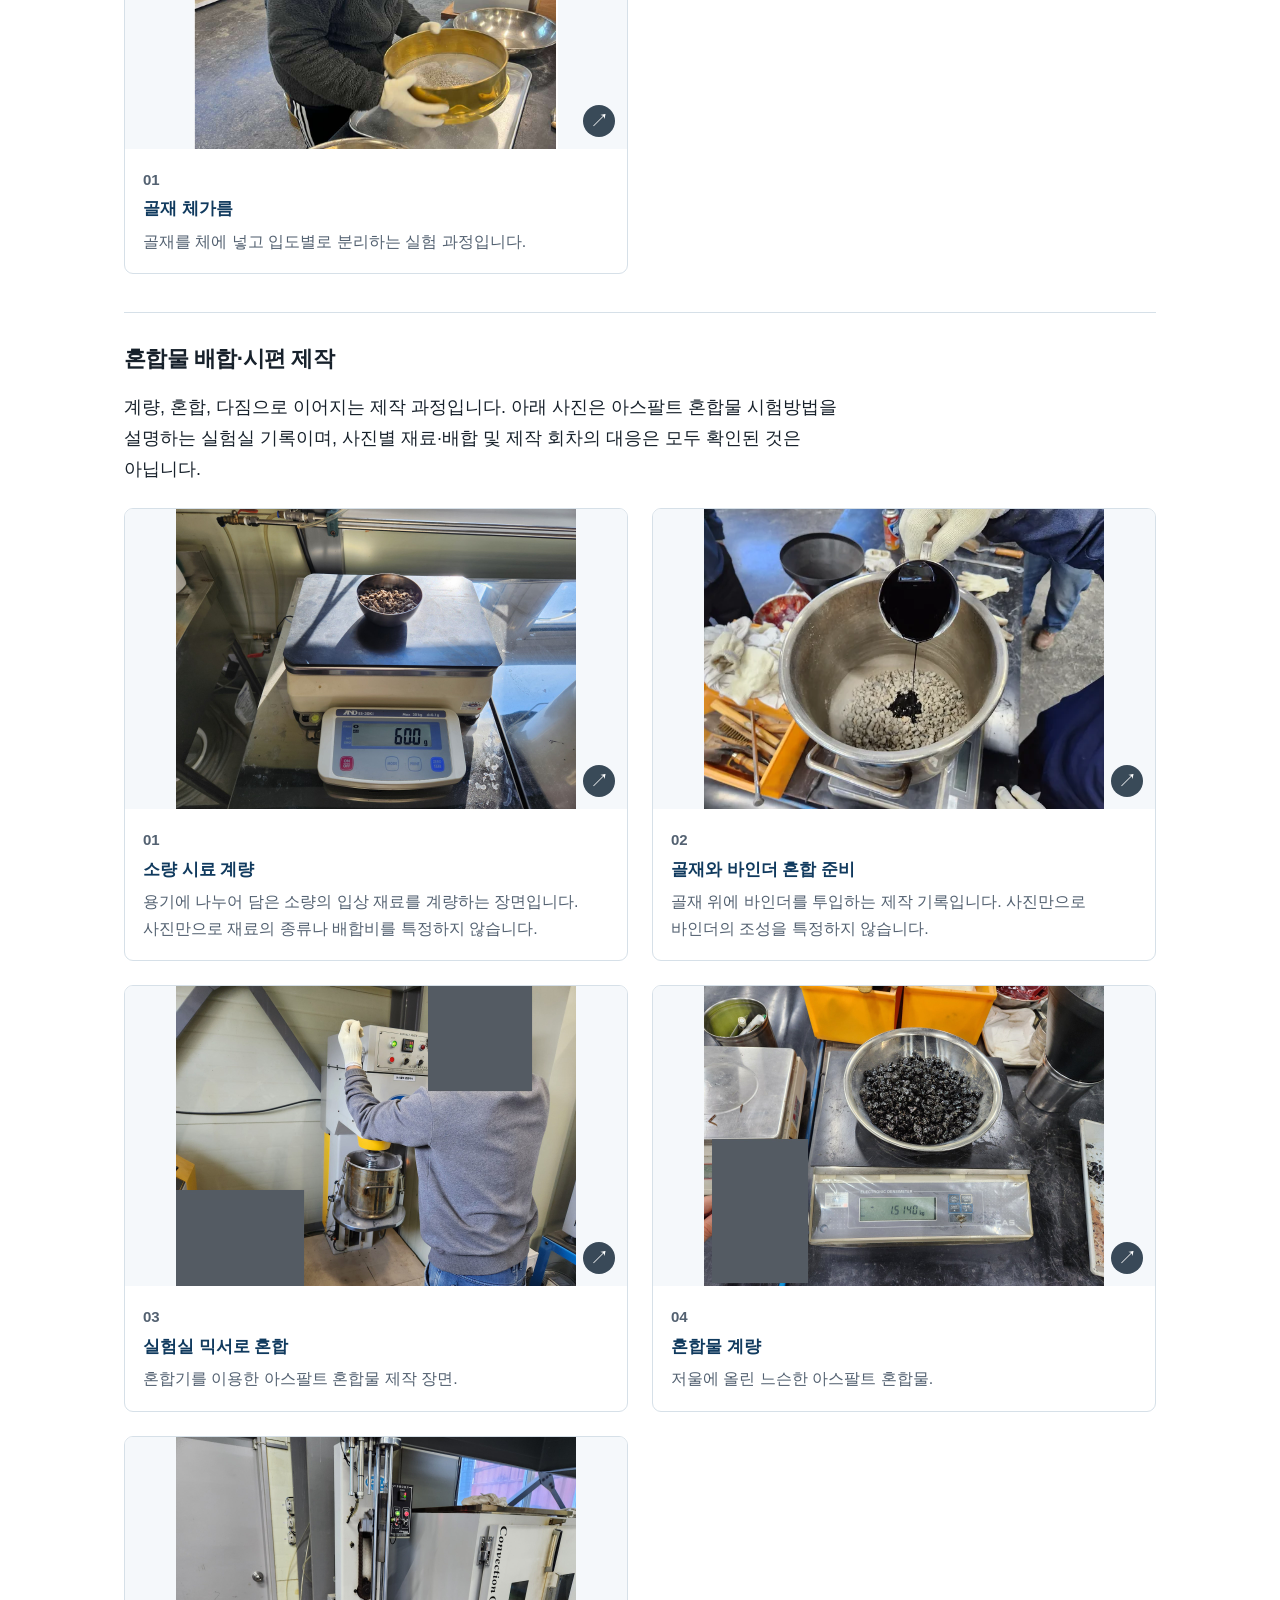
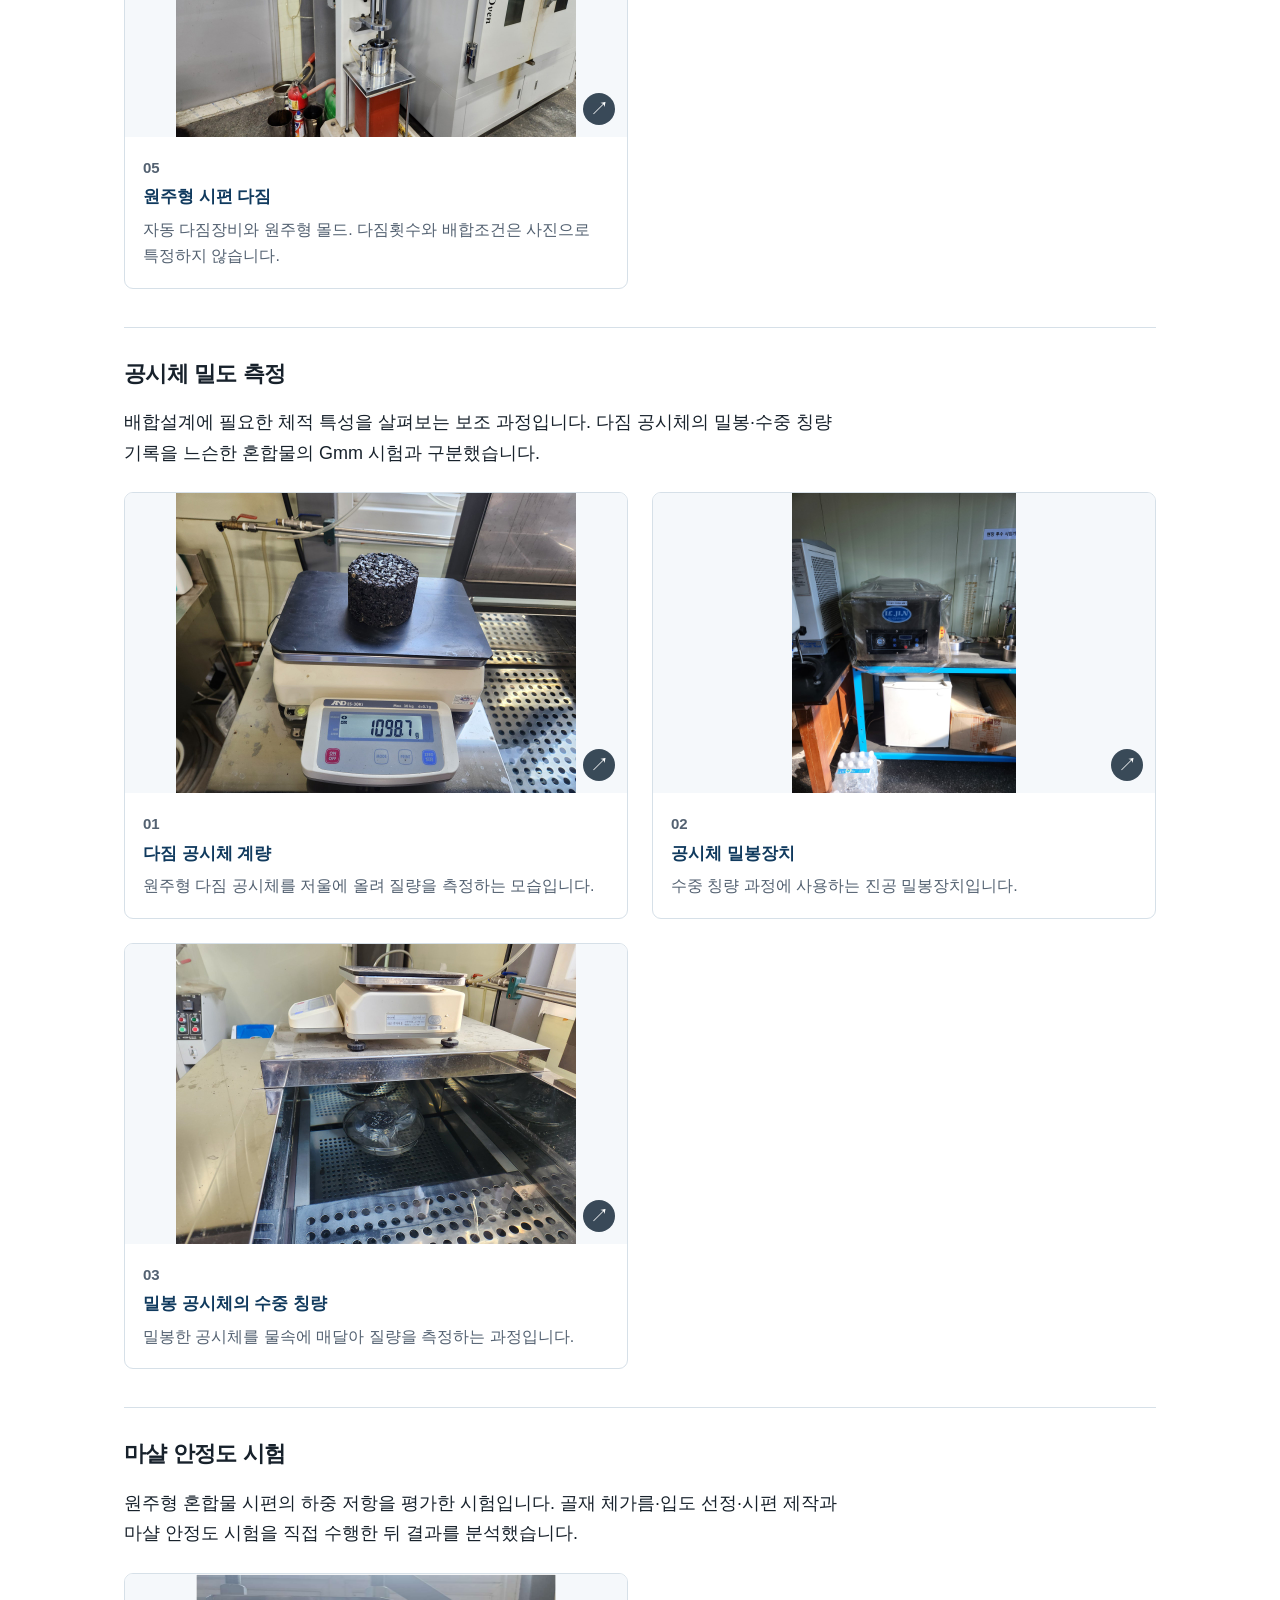
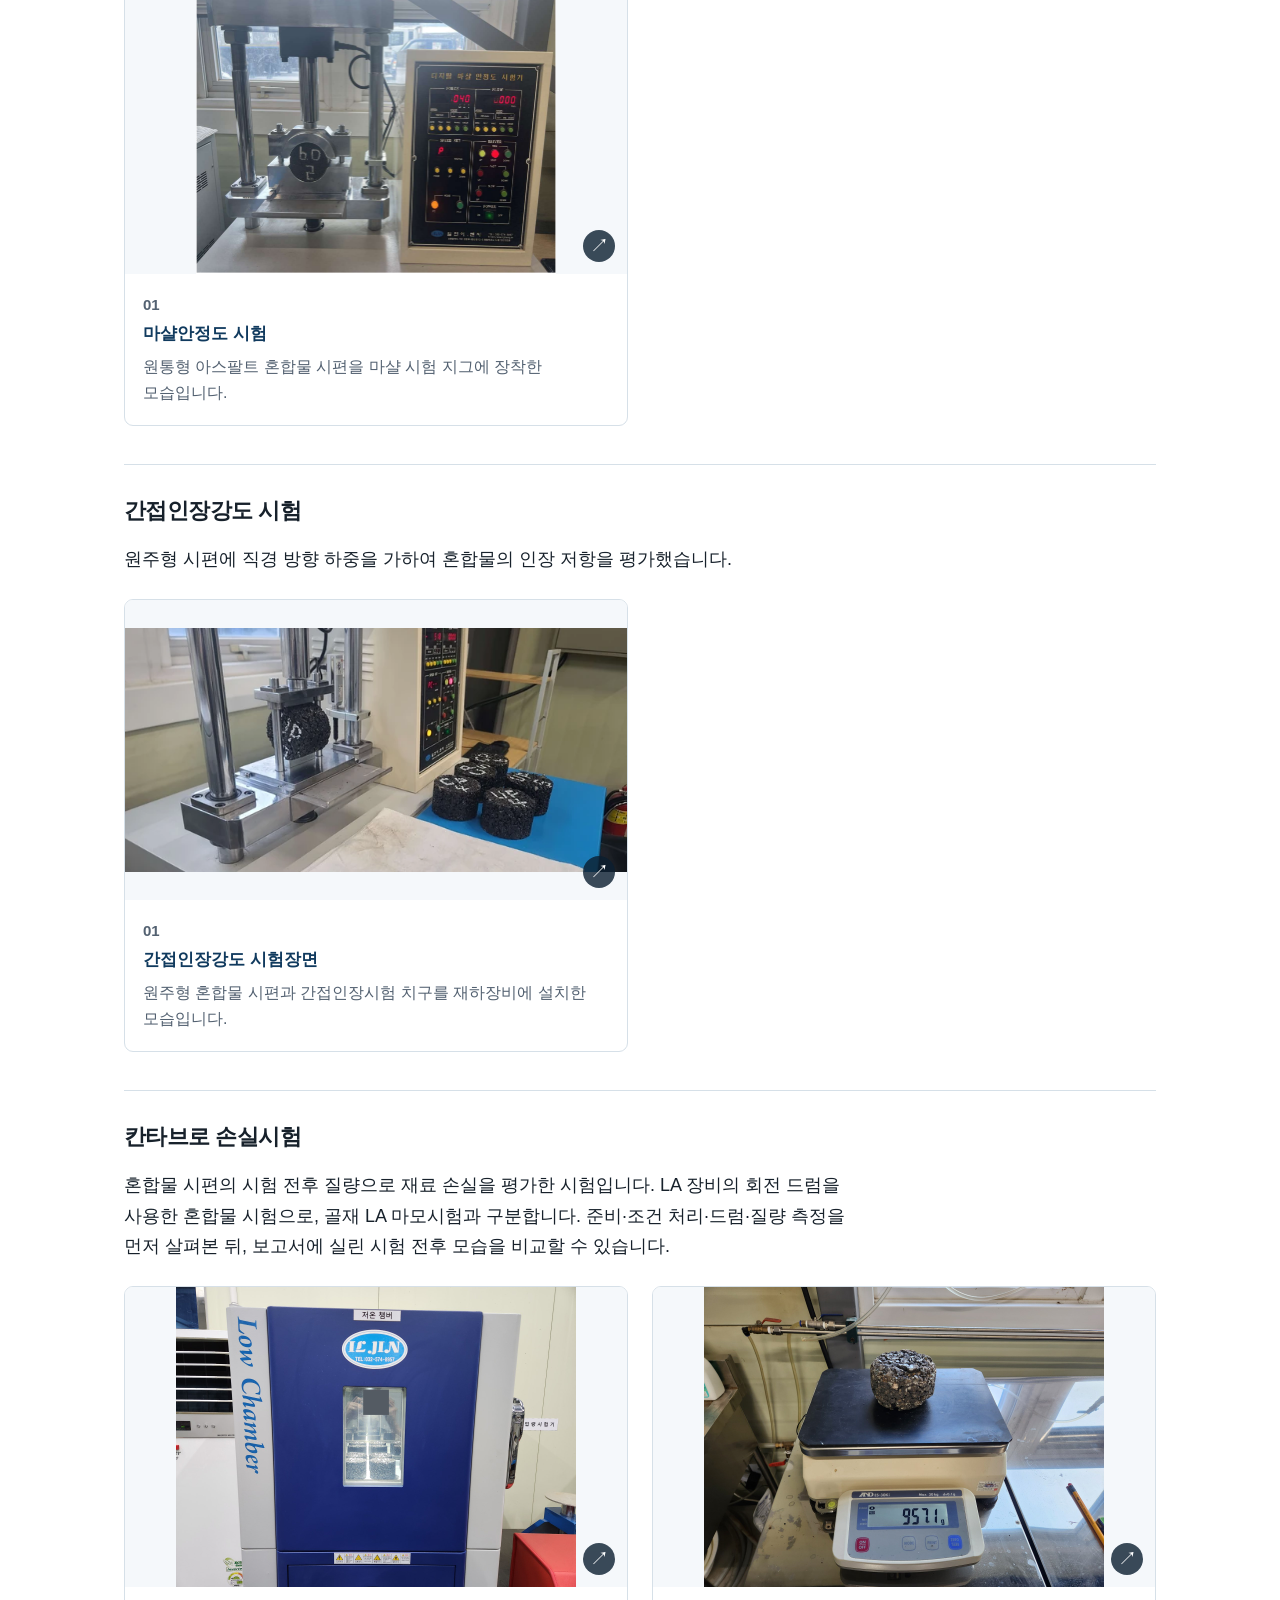
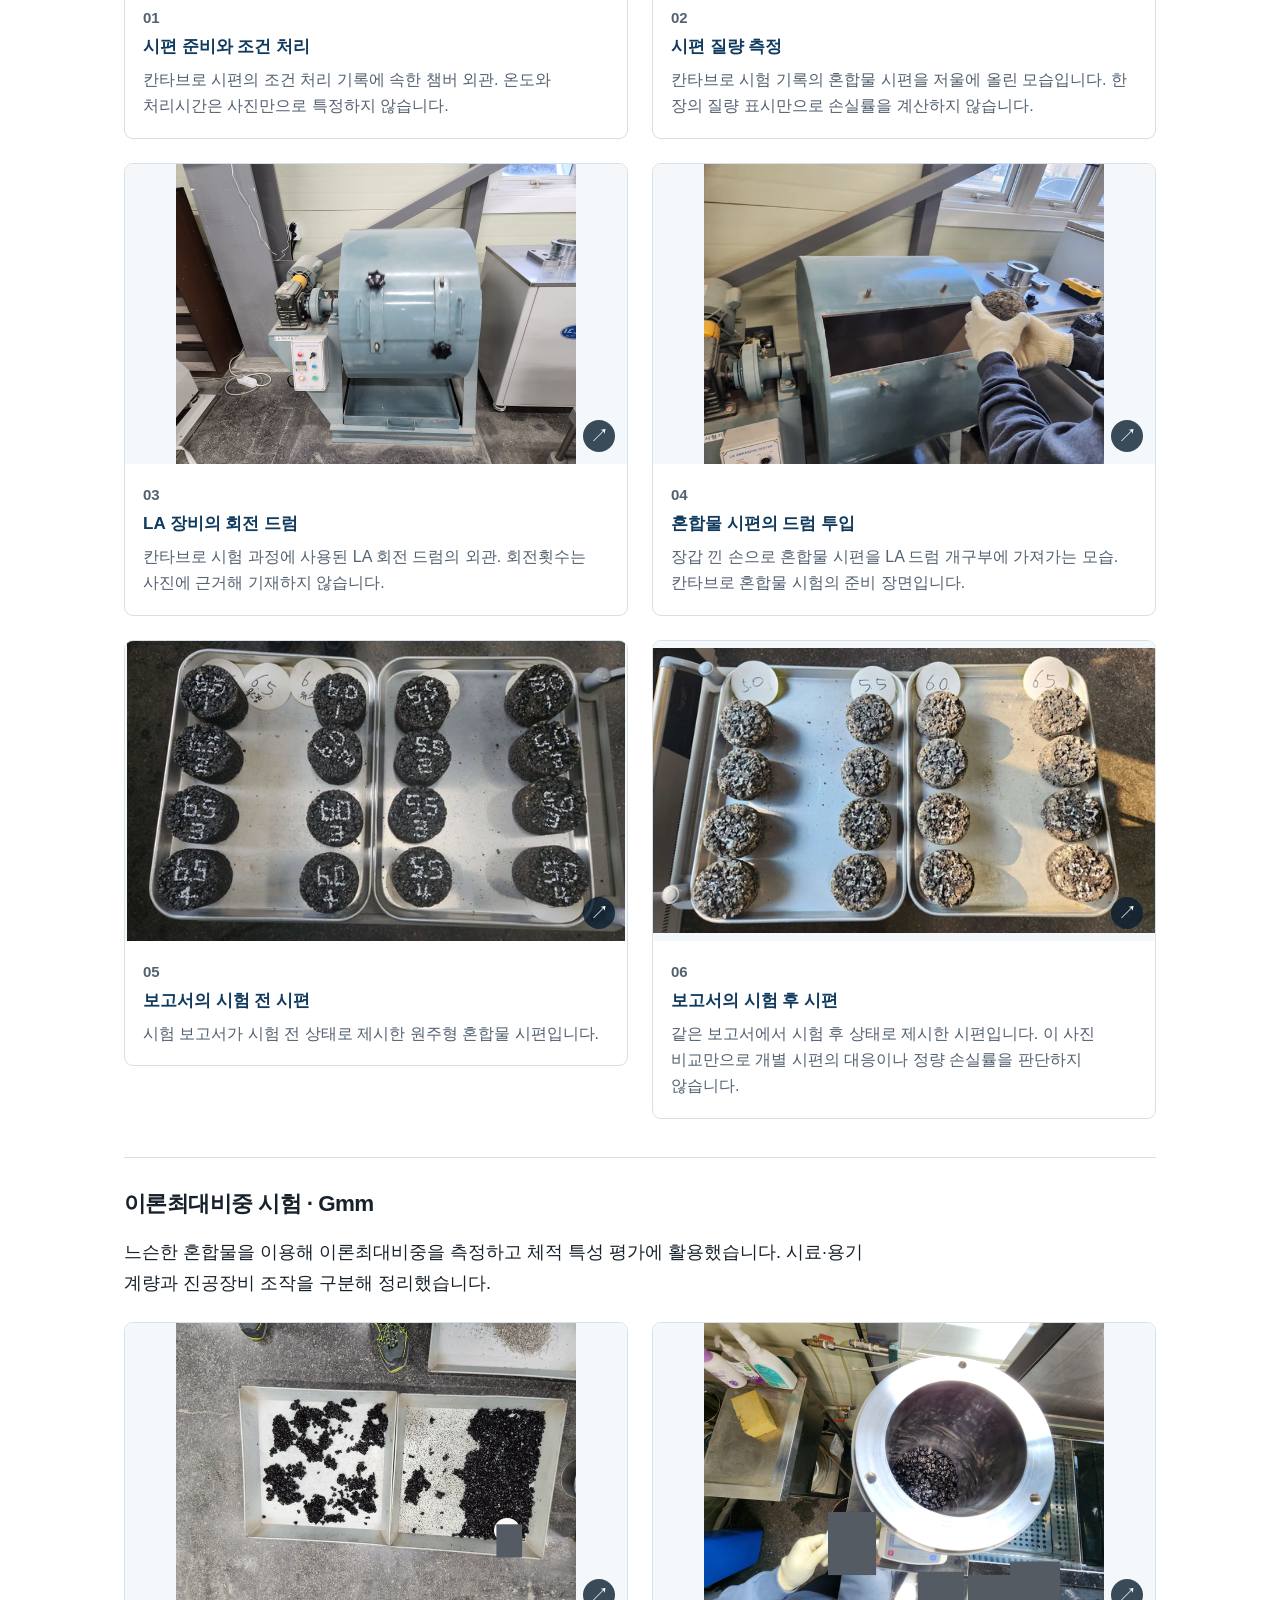
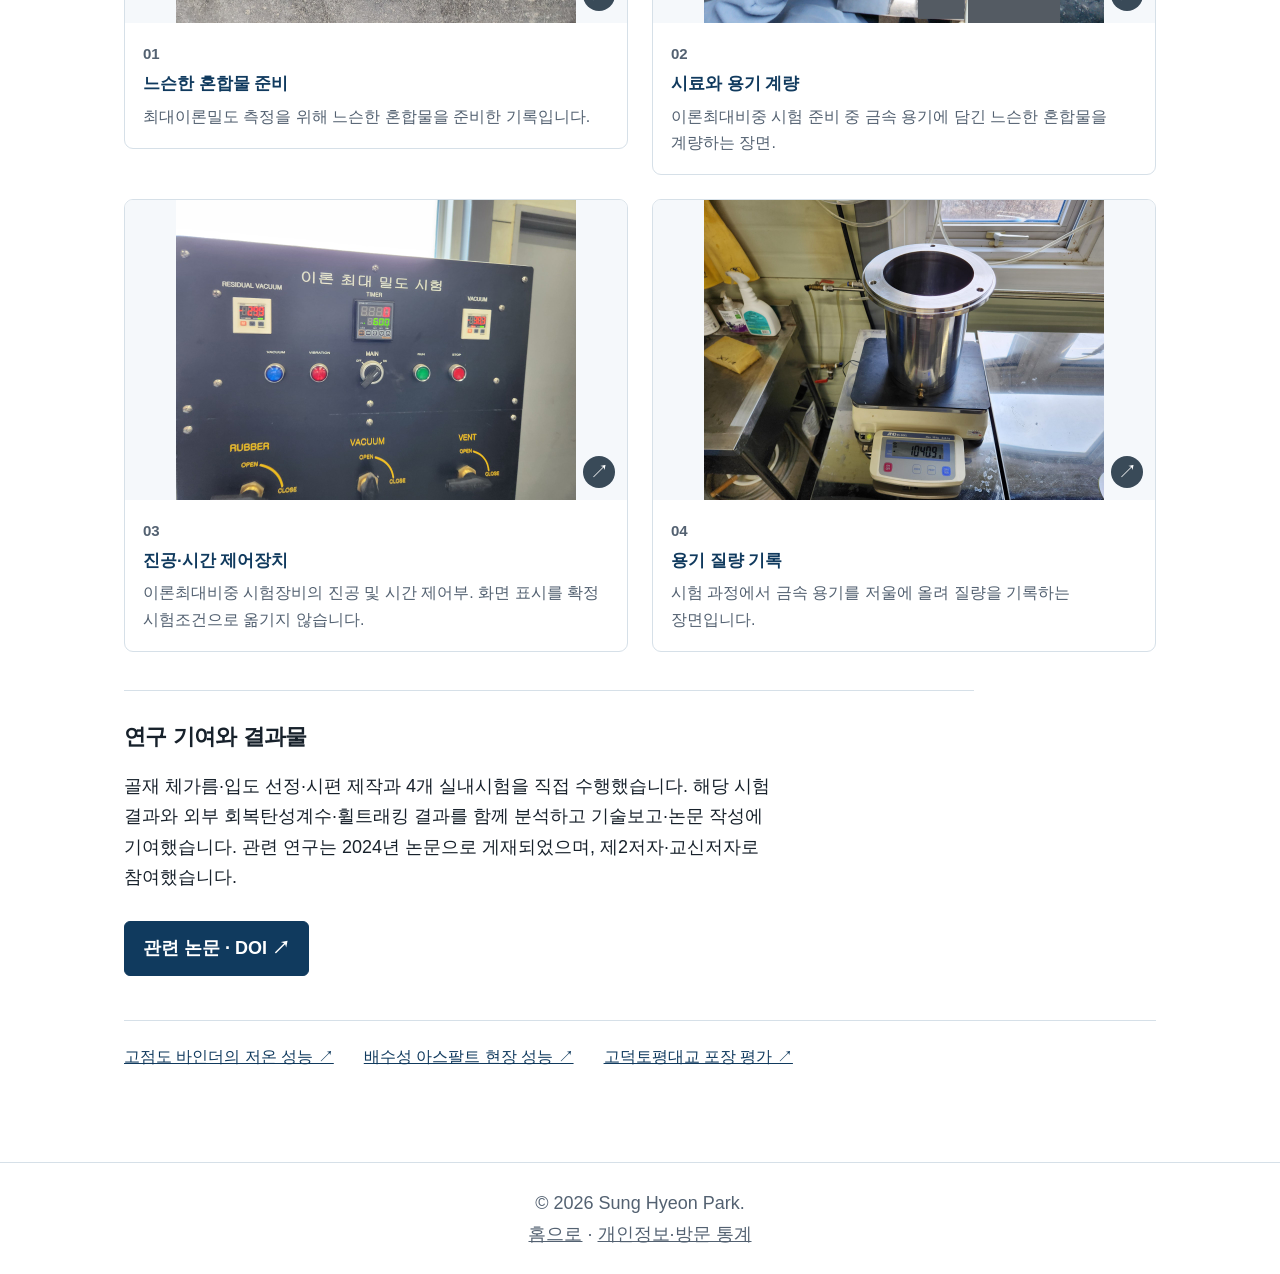
==== commit 484a25cc: "Show epoxy asphalt research period as 2024 only Remove the December qualifier from English and Korea" ====
--- a/epoxy-asphalt-ko.html
+++ b/epoxy-asphalt-ko.html
@@ -10,7 +10,7 @@
 <meta name="twitter:card" content="summary_large_image"><meta name="twitter:title" content="에폭시 아스팔트 혼합물 설계 및 성능 | Sung Hyeon Park"><meta name="twitter:description" content="골재 체가름·입도 선정·시편 제작과 4개 실내시험을 직접 수행하고, 해당 시험 및 외부 회복탄성계수·휠트래킹 시험 결과를 분석했습니다."><meta name="twitter:image" content="https://sunghyeonpark-engineering.github.io/assets/portfolio-share.png">
 <link rel="icon" type="image/svg+xml" href="assets/favicon.svg"><link rel="stylesheet" href="styles.css?v=20261010-readable">
 <script defer src="analytics.js?v=20261016-privacy"></script><script defer src="photos.js?v=20261008"></script>
-<script type="application/ld+json">{"@context": "https://schema.org", "@type": "Person", "name": "Sung Hyeon Park", "url": "https://sunghyeonpark-engineering.github.io/", "image": "https://sunghyeonpark-engineering.github.io/assets/photos/sung-hyeon-park-900.webp", "sameAs": ["https://www.linkedin.com/in/sung-hyeon-park-64b91a425/"], "alumniOf": {"@type": "CollegeOrUniversity", "name": "Seoul National University of Science and Technology"}, "knowsAbout": ["Pavement materials", "Asphalt mixtures", "Low-temperature performance", "Field pavement performance"]}</script><link rel="stylesheet" href="research-process.css?v=20261019"></head><body class="detail-page portfolio-readable"><a class="skip-link" href="#main-content">본문으로 건너뛰기</a><header class="site-header"><nav class="nav" aria-label="주 메뉴"><a class="logo" href="ko.html">Sung Hyeon Park</a><div class="nav-links"><a href="ko.html#research-photos">연구</a><a href="ko.html#methods">역량</a><a href="ko.html#outputs">연구성과</a><a href="ko.html#professional">배경·경력</a><a href="ko.html#cv-contact">연락처</a><a class="language-link" href="epoxy-asphalt.html" hreflang="en" lang="en">English</a></div></nav></header><main id="main-content" class="detail-main"><header class="detail-heading"><a class="back-link" href="ko.html#research-photos">← 포장공학 연구로</a><p class="eyebrow">2024년 (12월까지) · 배합설계 · 직접 시험 및 결과 분석</p><h1>에폭시 아스팔트 혼합물 설계 및 성능</h1><p class="meta-line">기업 연계 연구: USECHEM Co., Ltd.</p><p class="detail-question">혼합물의 강도와 골재비산저항을 어떻게 평가하는가?</p></header><section class="detail-overview"><div><h2>연구 목적</h2><p>에폭시 아스팔트 혼합물의 배합설계와 상호 보완적인 실내시험을 수행한 연구입니다. 강도, 골재비산저항과 체적 특성을 각각 구분하여 혼합물을 평가했습니다.</p><h2>본인 기여</h2><ul><li>골재 체가름과 입도 선정, 혼합물 시편 제작을 수행하고 마샬 안정도, 간접인장강도(ITS), 칸타브로 손실률, 이론최대비중 시험을 직접 수행했습니다.</li><li>위 시험 결과와 회복탄성계수·휠트래킹 시험 결과를 분석하여 에폭시 아스팔트 혼합물 성능을 평가했습니다.</li></ul><p>회복탄성계수·휠트래킹 시험은 외부에서 수행했으며, 해당 시험에 대한 본인의 역할은 결과 분석입니다.</p></div><figure class="research-photo">
+<script type="application/ld+json">{"@context": "https://schema.org", "@type": "Person", "name": "Sung Hyeon Park", "url": "https://sunghyeonpark-engineering.github.io/", "image": "https://sunghyeonpark-engineering.github.io/assets/photos/sung-hyeon-park-900.webp", "sameAs": ["https://www.linkedin.com/in/sung-hyeon-park-64b91a425/"], "alumniOf": {"@type": "CollegeOrUniversity", "name": "Seoul National University of Science and Technology"}, "knowsAbout": ["Pavement materials", "Asphalt mixtures", "Low-temperature performance", "Field pavement performance"]}</script><link rel="stylesheet" href="research-process.css?v=20261019"></head><body class="detail-page portfolio-readable"><a class="skip-link" href="#main-content">본문으로 건너뛰기</a><header class="site-header"><nav class="nav" aria-label="주 메뉴"><a class="logo" href="ko.html">Sung Hyeon Park</a><div class="nav-links"><a href="ko.html#research-photos">연구</a><a href="ko.html#methods">역량</a><a href="ko.html#outputs">연구성과</a><a href="ko.html#professional">배경·경력</a><a href="ko.html#cv-contact">연락처</a><a class="language-link" href="epoxy-asphalt.html" hreflang="en" lang="en">English</a></div></nav></header><main id="main-content" class="detail-main"><header class="detail-heading"><a class="back-link" href="ko.html#research-photos">← 포장공학 연구로</a><p class="eyebrow">2024년 · 배합설계 · 직접 시험 및 결과 분석</p><h1>에폭시 아스팔트 혼합물 설계 및 성능</h1><p class="meta-line">기업 연계 연구: USECHEM Co., Ltd.</p><p class="detail-question">혼합물의 강도와 골재비산저항을 어떻게 평가하는가?</p></header><section class="detail-overview"><div><h2>연구 목적</h2><p>에폭시 아스팔트 혼합물의 배합설계와 상호 보완적인 실내시험을 수행한 연구입니다. 강도, 골재비산저항과 체적 특성을 각각 구분하여 혼합물을 평가했습니다.</p><h2>본인 기여</h2><ul><li>골재 체가름과 입도 선정, 혼합물 시편 제작을 수행하고 마샬 안정도, 간접인장강도(ITS), 칸타브로 손실률, 이론최대비중 시험을 직접 수행했습니다.</li><li>위 시험 결과와 회복탄성계수·휠트래킹 시험 결과를 분석하여 에폭시 아스팔트 혼합물 성능을 평가했습니다.</li></ul><p>회복탄성계수·휠트래킹 시험은 외부에서 수행했으며, 해당 시험에 대한 본인의 역할은 결과 분석입니다.</p></div><figure class="research-photo">
 <a aria-label="사진 크게 보기: 간접인장강도 시험" class="photo-link" href="assets/photos/epoxy-strength-v2-1280.webp">
 <img alt="재하 장치의 원주형 아스팔트 혼합물 시편과 간접인장 시험 지그" decoding="async" height="1943" loading="lazy" sizes="(max-width: 680px) calc(100vw - 36px), 780px" src="assets/photos/epoxy-strength-v2-640.webp" srcset="assets/photos/epoxy-strength-v2-640.webp 640w, assets/photos/epoxy-strength-v2-1280.webp 1280w" width="4000"/>
 <span aria-hidden="true" class="photo-expand">↗</span>
--- a/styles.css
+++ b/styles.css
@@ -816,7 +816,9 @@
 .output-paper { padding: 22px 0; border-top: 1px solid var(--border); }
 .output-label { display: flex; gap: 12px; flex-wrap: wrap; align-items: center; color: var(--muted); font-size: .78rem; margin: 0 0 9px; }
 .role-badge { background: #e6f1ec; color: #225b4d; padding: 3px 8px; border-radius: 4px; }
-.output-paper h3 { font-size: 1.06rem; line-height: 1.45; margin: 0 0 8px; }
+.output-paper h3,
+.manuscripts-in-preparation .output-paper h4 { font-size: 1.06rem; line-height: 1.45; margin: 0 0 8px; }
+.manuscripts-in-preparation { margin-top: 38px; }
 .output-paper h3 a { text-decoration: none; }
 .output-paper .authors { font-size: .83rem; color: var(--muted); margin: 0 0 5px; }
 .output-paper .publication-meta { font-size: .8rem; margin: 0; }
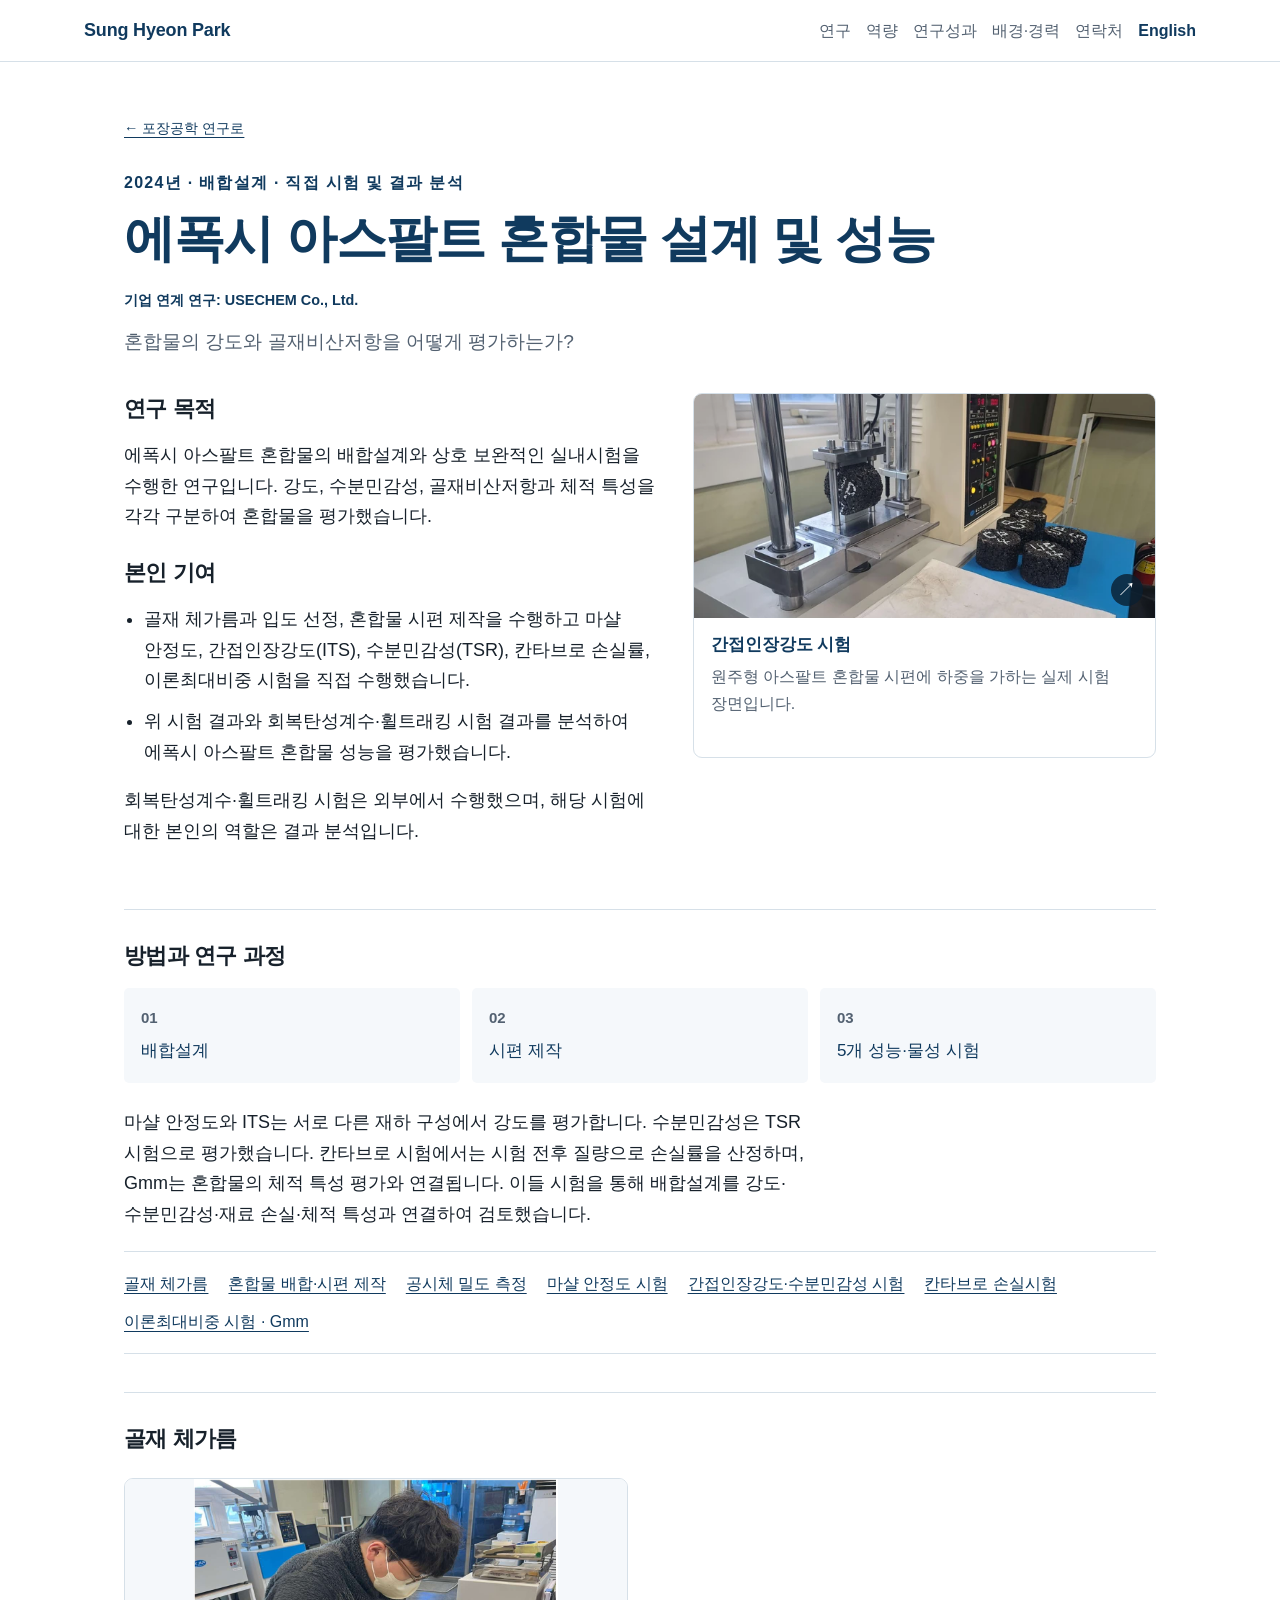
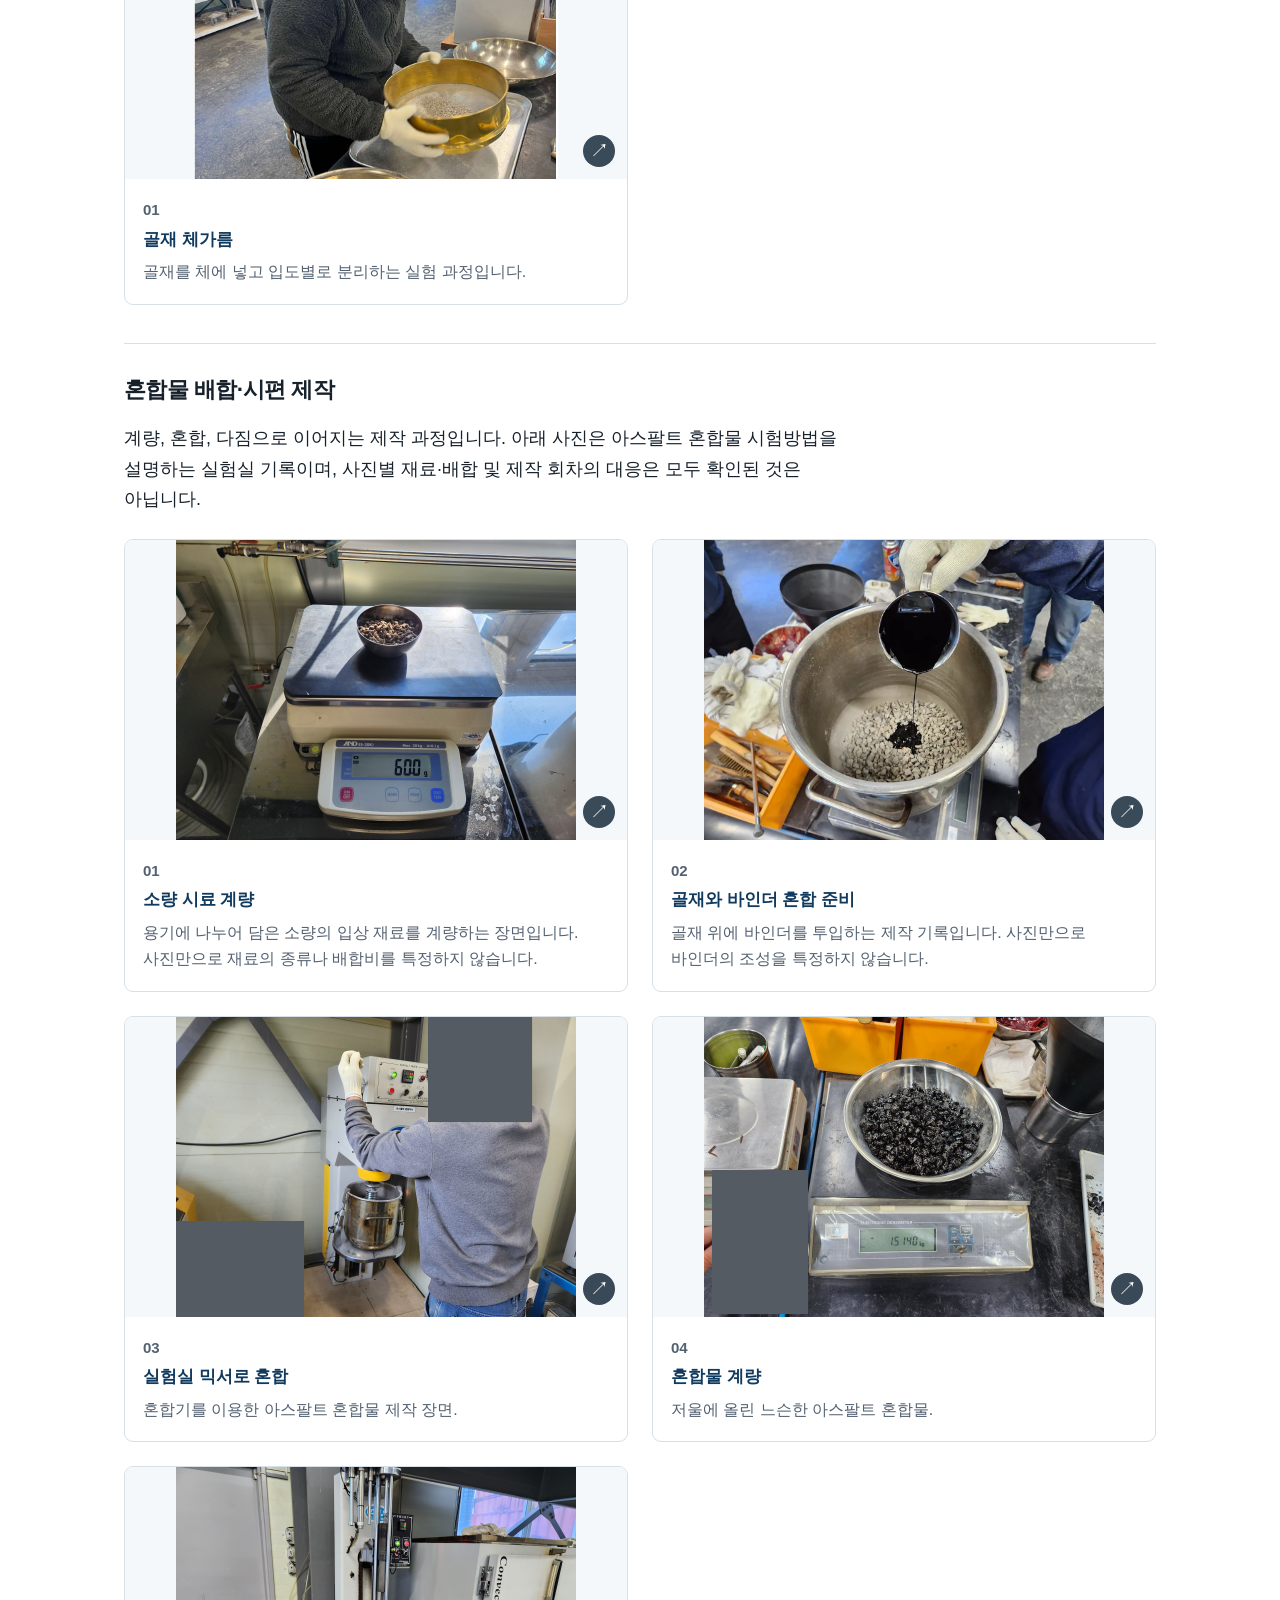
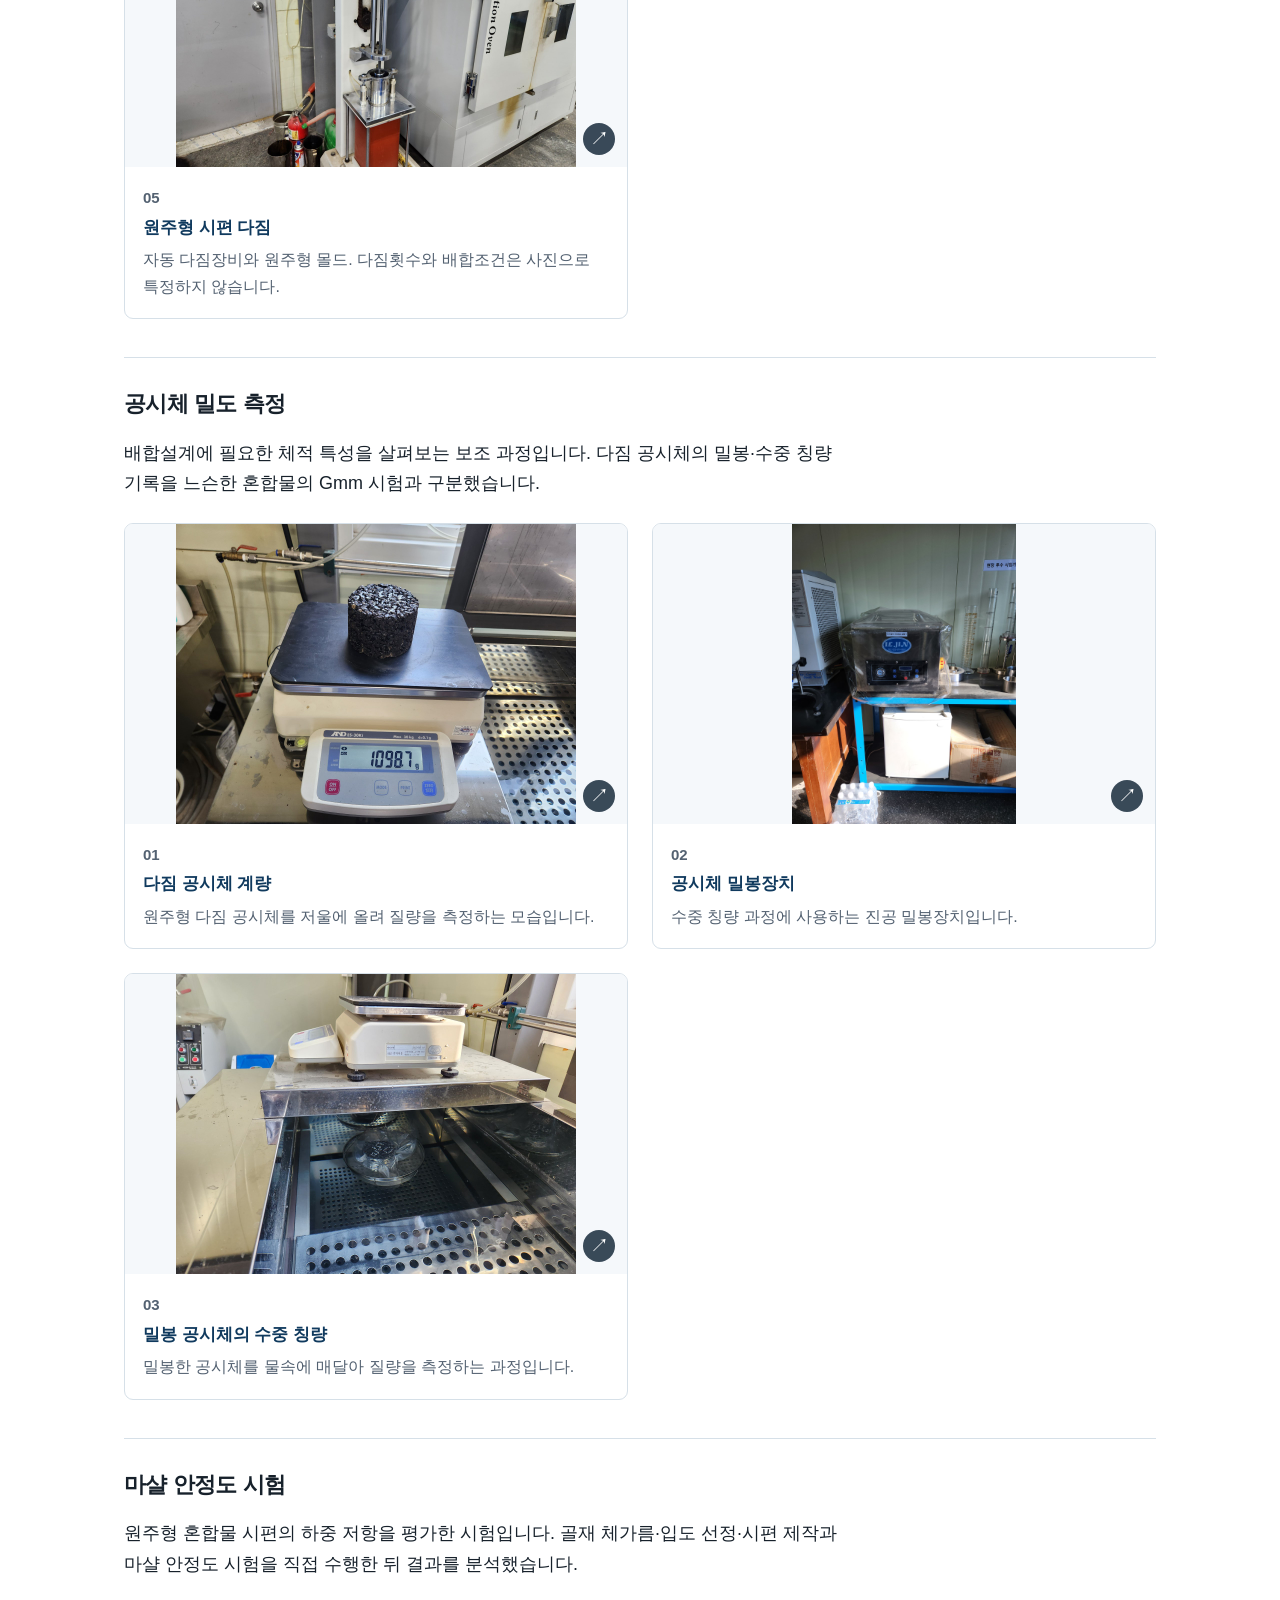
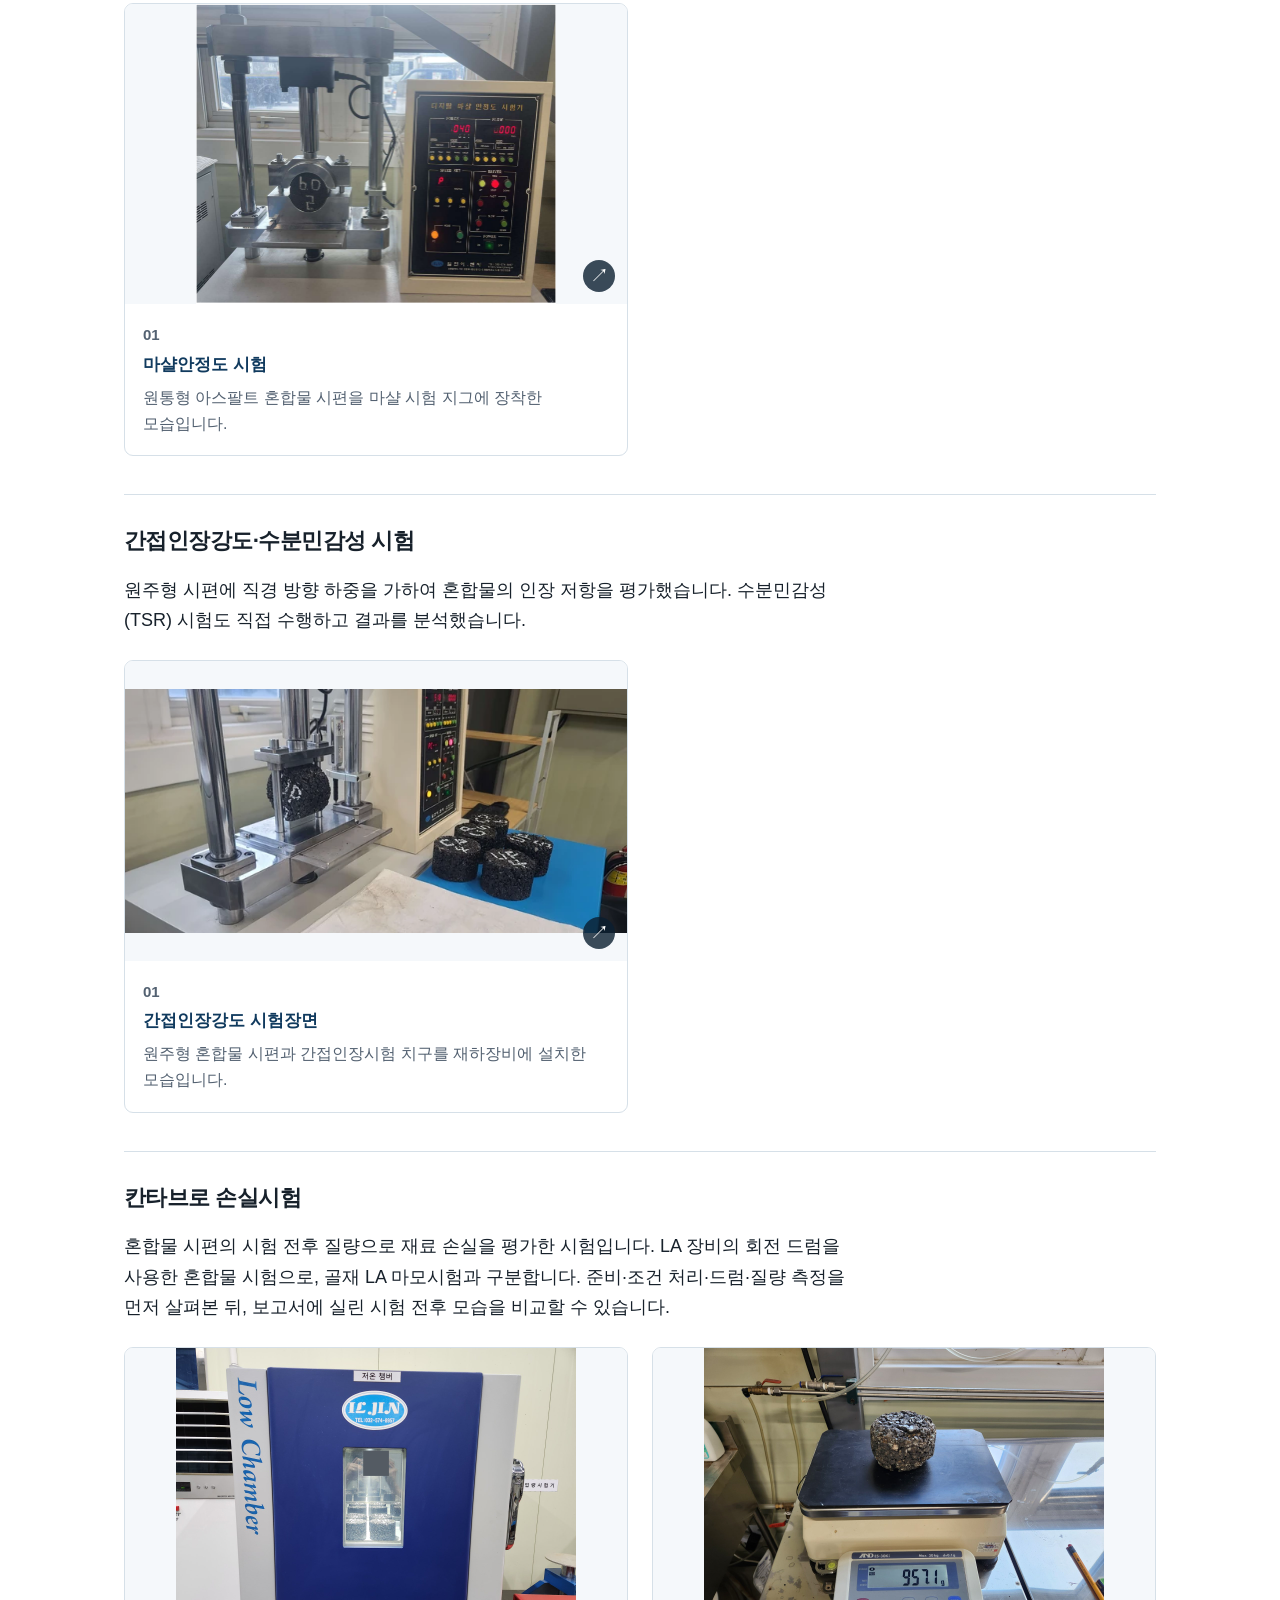
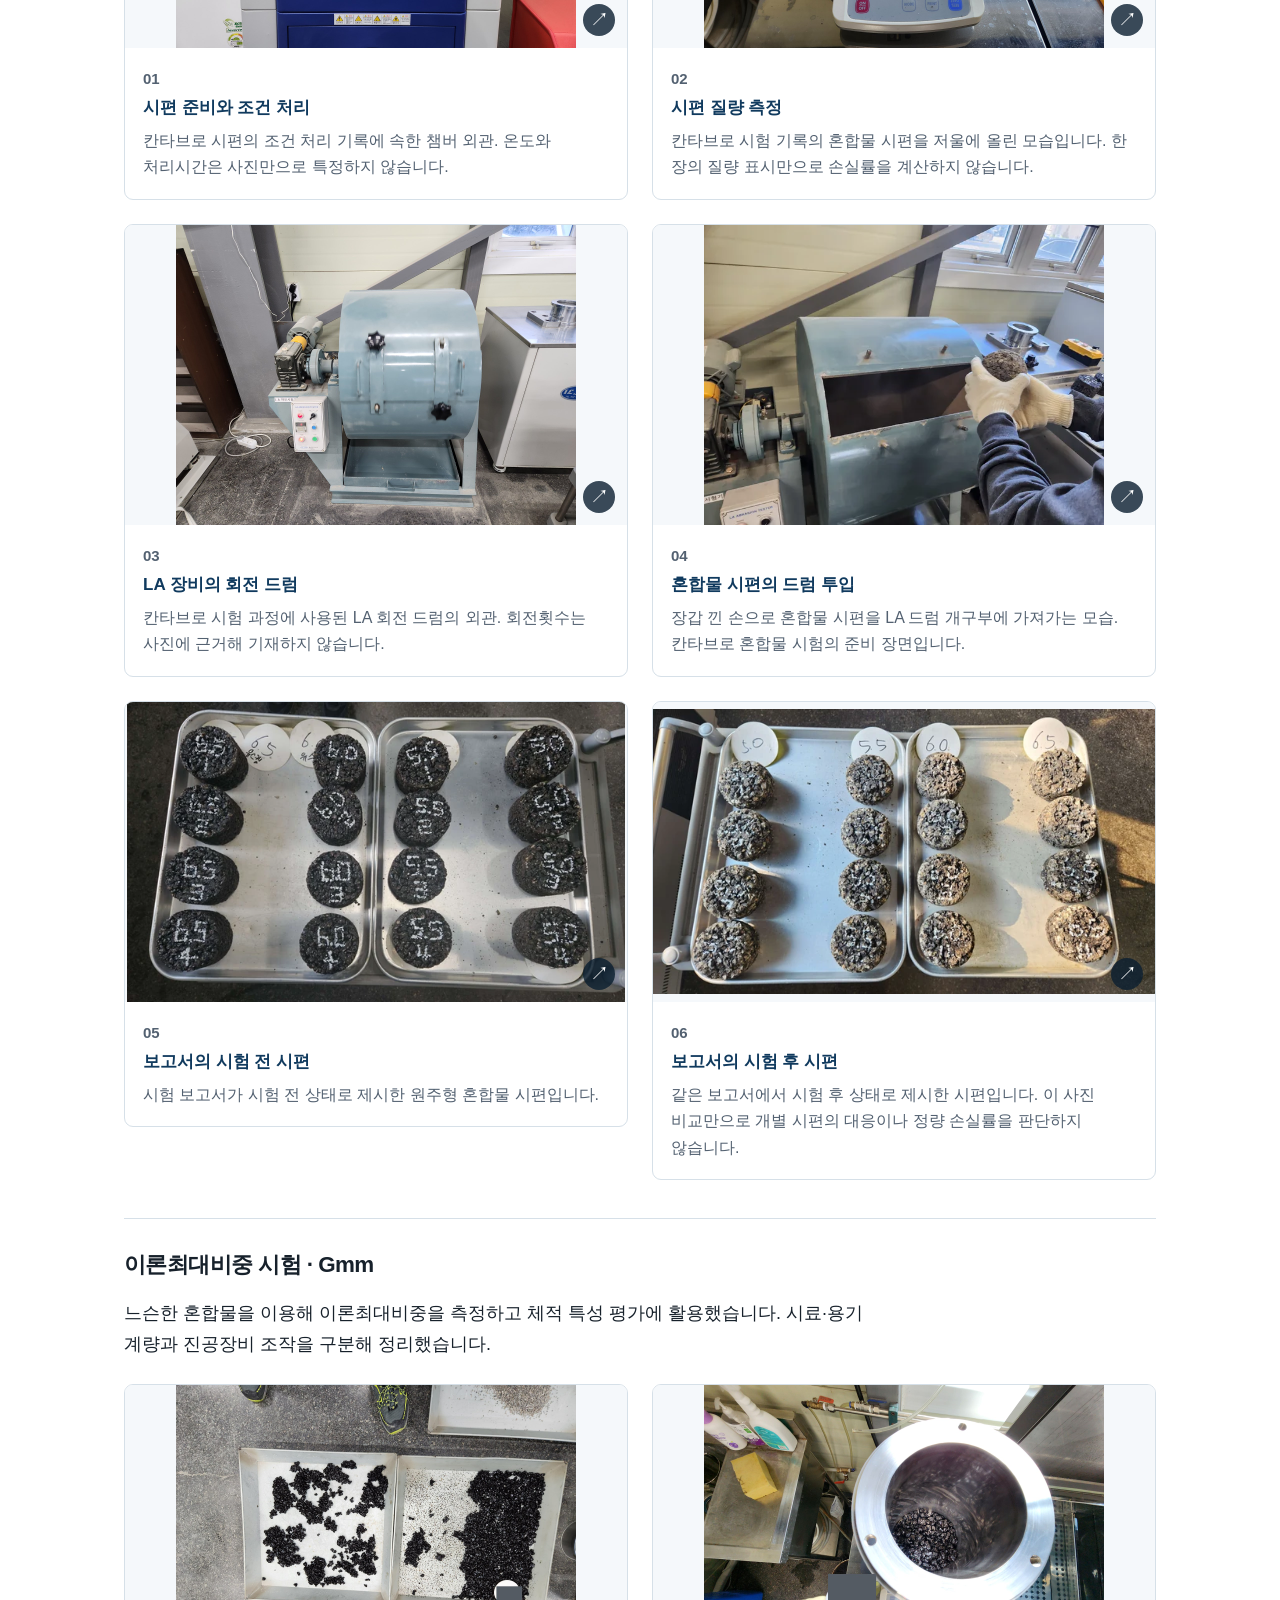
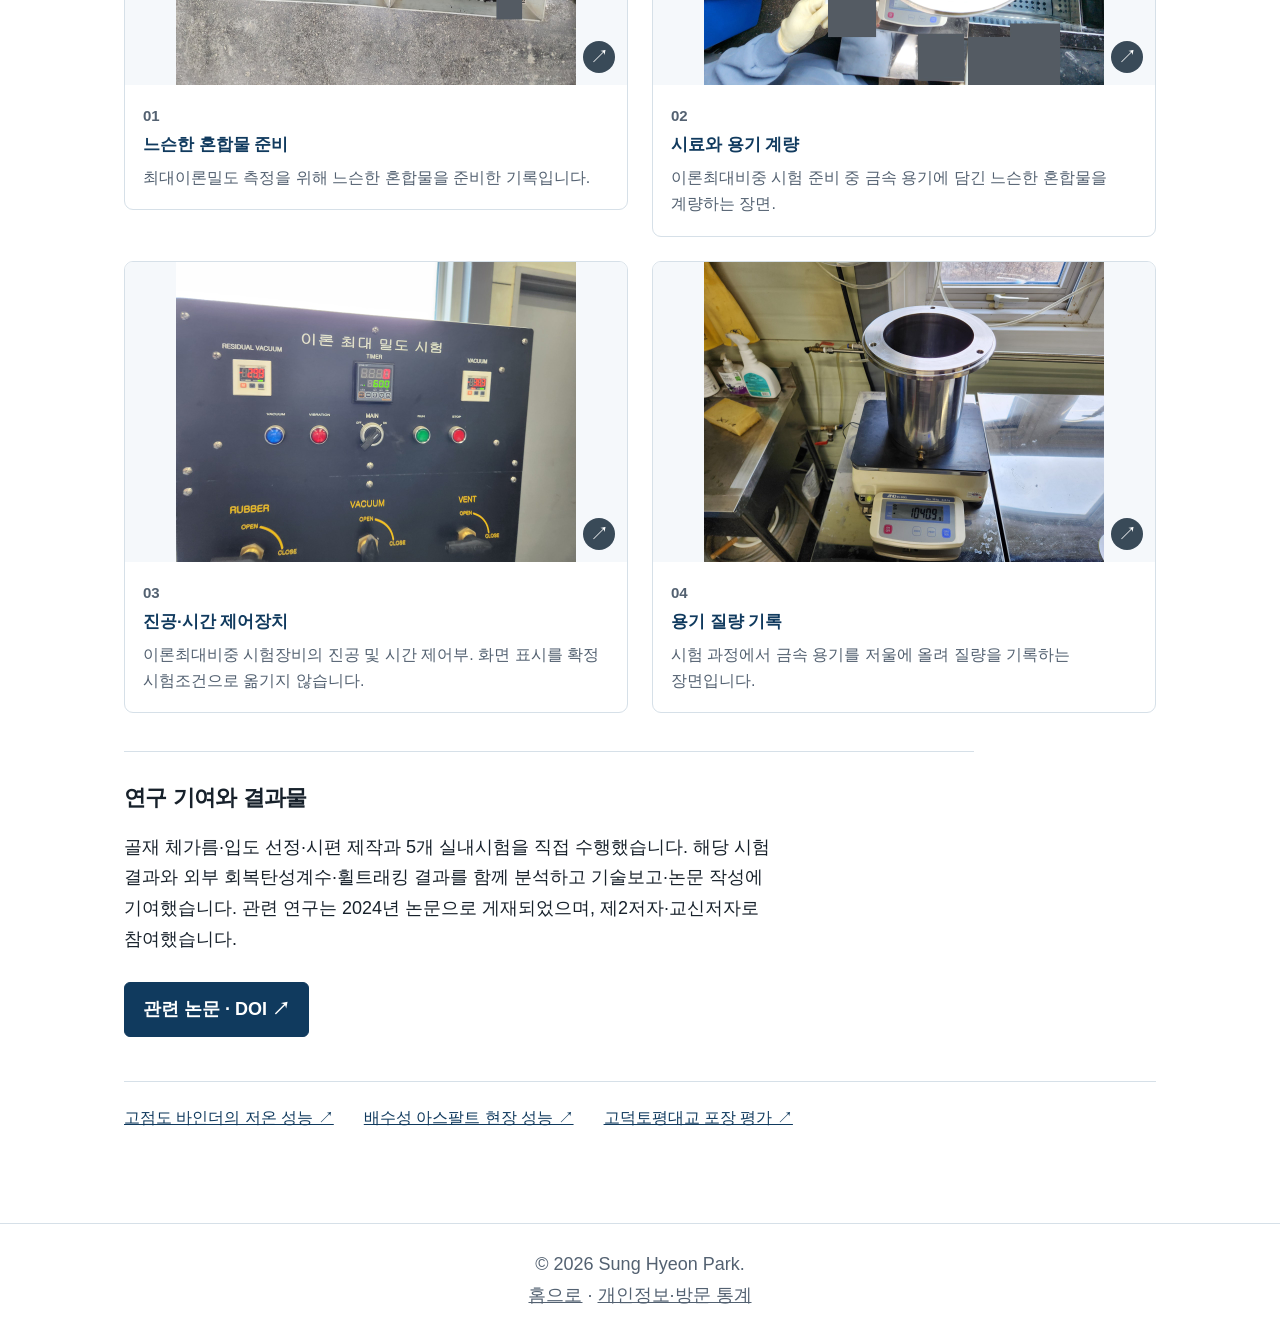
==== commit 666c4a0b: "Align bilingual portfolio and public CV with November 13, 2026 source" ====
--- a/epoxy-asphalt-ko.html
+++ b/epoxy-asphalt-ko.html
@@ -1,19 +1,19 @@
 <!DOCTYPE html>
 <html lang="ko"><head><meta charset="utf-8"><meta name="viewport" content="width=device-width, initial-scale=1">
-<title>에폭시 아스팔트 혼합물 설계 및 성능 | Sung Hyeon Park</title><meta name="description" content="골재 체가름·입도 선정·시편 제작과 4개 실내시험을 직접 수행하고, 해당 시험 및 외부 회복탄성계수·휠트래킹 시험 결과를 분석했습니다.">
+<title>에폭시 아스팔트 혼합물 설계 및 성능 | Sung Hyeon Park</title><meta name="description" content="골재 체가름·입도 선정·시편 제작과 5개 실내시험을 직접 수행하고, 해당 시험 및 외부 회복탄성계수·휠트래킹 시험 결과를 분석했습니다.">
 <link rel="canonical" href="https://sunghyeonpark-engineering.github.io/epoxy-asphalt-ko.html">
 <link rel="alternate" hreflang="ko" href="https://sunghyeonpark-engineering.github.io/epoxy-asphalt-ko.html"><link rel="alternate" hreflang="en" href="https://sunghyeonpark-engineering.github.io/epoxy-asphalt.html">
 <link rel="alternate" hreflang="x-default" href="https://sunghyeonpark-engineering.github.io/epoxy-asphalt.html">
-<meta property="og:type" content="website"><meta property="og:title" content="에폭시 아스팔트 혼합물 설계 및 성능 | Sung Hyeon Park"><meta property="og:description" content="골재 체가름·입도 선정·시편 제작과 4개 실내시험을 직접 수행하고, 해당 시험 및 외부 회복탄성계수·휠트래킹 시험 결과를 분석했습니다.">
+<meta property="og:type" content="website"><meta property="og:title" content="에폭시 아스팔트 혼합물 설계 및 성능 | Sung Hyeon Park"><meta property="og:description" content="골재 체가름·입도 선정·시편 제작과 5개 실내시험을 직접 수행하고, 해당 시험 및 외부 회복탄성계수·휠트래킹 시험 결과를 분석했습니다.">
 <meta property="og:url" content="https://sunghyeonpark-engineering.github.io/epoxy-asphalt-ko.html"><meta property="og:locale" content="ko_KR">
 <meta property="og:image" content="https://sunghyeonpark-engineering.github.io/assets/portfolio-share.png"><meta property="og:image:width" content="1200"><meta property="og:image:height" content="630"><meta property="og:image:alt" content="Sung Hyeon Park — pavement materials research portfolio">
-<meta name="twitter:card" content="summary_large_image"><meta name="twitter:title" content="에폭시 아스팔트 혼합물 설계 및 성능 | Sung Hyeon Park"><meta name="twitter:description" content="골재 체가름·입도 선정·시편 제작과 4개 실내시험을 직접 수행하고, 해당 시험 및 외부 회복탄성계수·휠트래킹 시험 결과를 분석했습니다."><meta name="twitter:image" content="https://sunghyeonpark-engineering.github.io/assets/portfolio-share.png">
+<meta name="twitter:card" content="summary_large_image"><meta name="twitter:title" content="에폭시 아스팔트 혼합물 설계 및 성능 | Sung Hyeon Park"><meta name="twitter:description" content="골재 체가름·입도 선정·시편 제작과 5개 실내시험을 직접 수행하고, 해당 시험 및 외부 회복탄성계수·휠트래킹 시험 결과를 분석했습니다."><meta name="twitter:image" content="https://sunghyeonpark-engineering.github.io/assets/portfolio-share.png">
 <link rel="icon" type="image/svg+xml" href="assets/favicon.svg"><link rel="stylesheet" href="styles.css?v=20261010-readable">
 <script defer src="analytics.js?v=20261016-privacy"></script><script defer src="photos.js?v=20261008"></script>
-<script type="application/ld+json">{"@context": "https://schema.org", "@type": "Person", "name": "Sung Hyeon Park", "url": "https://sunghyeonpark-engineering.github.io/", "image": "https://sunghyeonpark-engineering.github.io/assets/photos/sung-hyeon-park-900.webp", "sameAs": ["https://www.linkedin.com/in/sung-hyeon-park-64b91a425/"], "alumniOf": {"@type": "CollegeOrUniversity", "name": "Seoul National University of Science and Technology"}, "knowsAbout": ["Pavement materials", "Asphalt mixtures", "Low-temperature performance", "Field pavement performance"]}</script><link rel="stylesheet" href="research-process.css?v=20261019"></head><body class="detail-page portfolio-readable"><a class="skip-link" href="#main-content">본문으로 건너뛰기</a><header class="site-header"><nav class="nav" aria-label="주 메뉴"><a class="logo" href="ko.html">Sung Hyeon Park</a><div class="nav-links"><a href="ko.html#research-photos">연구</a><a href="ko.html#methods">역량</a><a href="ko.html#outputs">연구성과</a><a href="ko.html#professional">배경·경력</a><a href="ko.html#cv-contact">연락처</a><a class="language-link" href="epoxy-asphalt.html" hreflang="en" lang="en">English</a></div></nav></header><main id="main-content" class="detail-main"><header class="detail-heading"><a class="back-link" href="ko.html#research-photos">← 포장공학 연구로</a><p class="eyebrow">2024년 · 배합설계 · 직접 시험 및 결과 분석</p><h1>에폭시 아스팔트 혼합물 설계 및 성능</h1><p class="meta-line">기업 연계 연구: USECHEM Co., Ltd.</p><p class="detail-question">혼합물의 강도와 골재비산저항을 어떻게 평가하는가?</p></header><section class="detail-overview"><div><h2>연구 목적</h2><p>에폭시 아스팔트 혼합물의 배합설계와 상호 보완적인 실내시험을 수행한 연구입니다. 강도, 골재비산저항과 체적 특성을 각각 구분하여 혼합물을 평가했습니다.</p><h2>본인 기여</h2><ul><li>골재 체가름과 입도 선정, 혼합물 시편 제작을 수행하고 마샬 안정도, 간접인장강도(ITS), 칸타브로 손실률, 이론최대비중 시험을 직접 수행했습니다.</li><li>위 시험 결과와 회복탄성계수·휠트래킹 시험 결과를 분석하여 에폭시 아스팔트 혼합물 성능을 평가했습니다.</li></ul><p>회복탄성계수·휠트래킹 시험은 외부에서 수행했으며, 해당 시험에 대한 본인의 역할은 결과 분석입니다.</p></div><figure class="research-photo">
+<script type="application/ld+json">{"@context": "https://schema.org", "@type": "Person", "name": "Sung Hyeon Park", "url": "https://sunghyeonpark-engineering.github.io/", "image": "https://sunghyeonpark-engineering.github.io/assets/photos/sung-hyeon-park-900.webp", "sameAs": ["https://www.linkedin.com/in/sunghyeon-park/"], "alumniOf": {"@type": "CollegeOrUniversity", "name": "Seoul National University of Science and Technology"}, "knowsAbout": ["Pavement materials", "Asphalt mixtures", "Low-temperature performance", "Field pavement performance"]}</script><link rel="stylesheet" href="research-process.css?v=20261019"></head><body class="detail-page portfolio-readable"><a class="skip-link" href="#main-content">본문으로 건너뛰기</a><header class="site-header"><nav class="nav" aria-label="주 메뉴"><a class="logo" href="ko.html">Sung Hyeon Park</a><div class="nav-links"><a href="ko.html#research-photos">연구</a><a href="ko.html#methods">역량</a><a href="ko.html#outputs">연구성과</a><a href="ko.html#professional">배경·경력</a><a href="ko.html#cv-contact">연락처</a><a class="language-link" href="epoxy-asphalt.html" hreflang="en" lang="en">English</a></div></nav></header><main id="main-content" class="detail-main"><header class="detail-heading"><a class="back-link" href="ko.html#research-photos">← 포장공학 연구로</a><p class="eyebrow">2024년 · 배합설계 · 직접 시험 및 결과 분석</p><h1>에폭시 아스팔트 혼합물 설계 및 성능</h1><p class="meta-line">기업 연계 연구: USECHEM Co., Ltd.</p><p class="detail-question">혼합물의 강도와 골재비산저항을 어떻게 평가하는가?</p></header><section class="detail-overview"><div><h2>연구 목적</h2><p>에폭시 아스팔트 혼합물의 배합설계와 상호 보완적인 실내시험을 수행한 연구입니다. 강도, 수분민감성, 골재비산저항과 체적 특성을 각각 구분하여 혼합물을 평가했습니다.</p><h2>본인 기여</h2><ul><li>골재 체가름과 입도 선정, 혼합물 시편 제작을 수행하고 마샬 안정도, 간접인장강도(ITS), 수분민감성(TSR), 칸타브로 손실률, 이론최대비중 시험을 직접 수행했습니다.</li><li>위 시험 결과와 회복탄성계수·휠트래킹 시험 결과를 분석하여 에폭시 아스팔트 혼합물 성능을 평가했습니다.</li></ul><p>회복탄성계수·휠트래킹 시험은 외부에서 수행했으며, 해당 시험에 대한 본인의 역할은 결과 분석입니다.</p></div><figure class="research-photo">
 <a aria-label="사진 크게 보기: 간접인장강도 시험" class="photo-link" href="assets/photos/epoxy-strength-v2-1280.webp">
 <img alt="재하 장치의 원주형 아스팔트 혼합물 시편과 간접인장 시험 지그" decoding="async" height="1943" loading="lazy" sizes="(max-width: 680px) calc(100vw - 36px), 780px" src="assets/photos/epoxy-strength-v2-640.webp" srcset="assets/photos/epoxy-strength-v2-640.webp 640w, assets/photos/epoxy-strength-v2-1280.webp 1280w" width="4000"/>
 <span aria-hidden="true" class="photo-expand">↗</span>
 </a>
 <figcaption><h3>간접인장강도 시험</h3><p>원주형 아스팔트 혼합물 시편에 하중을 가하는 실제 시험 장면입니다.</p></figcaption>
-</figure></section><section class="detail-method"><h2>방법과 연구 과정</h2><ol class="method-flow"><li><span>01</span>배합설계</li><li><span>02</span>시편 제작</li><li><span>03</span>4개 성능·물성 시험</li></ol><p>마샬 안정도와 ITS는 서로 다른 재하 구성에서 강도를 평가합니다. 칸타브로 시험에서는 시험 전후 질량으로 손실률을 산정하며, Gmm는 혼합물의 체적 특성 평가와 연결됩니다. 이들 시험을 통해 배합설계를 강도·재료 손실·체적 특성과 연결하여 검토했습니다.</p></section><nav class="process-navigation" aria-label="시험 과정 바로가기"><a href="#aggregate-sieving">골재 체가름</a><a href="#preparation">혼합물 배합·시편 제작</a><a href="#density">공시체 밀도 측정</a><a href="#marshall">마샬 안정도 시험</a><a href="#its">간접인장강도 시험</a><a href="#cantabro">칸타브로 손실시험</a><a href="#gmm">이론최대비중 시험 · Gmm</a></nav><section class="detail-evidence test-process" id="aggregate-sieving"><h2>골재 체가름</h2><div class="process-photo-grid"><figure class="research-photo" data-source-photo="R0002_DOC06_p44_photo2"><a class="photo-link" href="assets/photos/aggregate-sieving-20261019-1081.png" aria-label="크게 보기: 골재 체가름"><img src="assets/photos/aggregate-sieving-20261019-480.webp" srcset="assets/photos/aggregate-sieving-20261019-480.webp 480w, assets/photos/aggregate-sieving-20261019-1081.png 1081w" sizes="(max-width:680px) calc(100vw - 36px), 500px" width="1081" height="892" loading="lazy" decoding="async" alt="실험실에서 골재 체가름을 수행하는 박성현"><span class="photo-expand" aria-hidden="true">↗</span></a><figcaption><span class="step-label">01</span><h3>골재 체가름</h3><p>골재를 체에 넣고 입도별로 분리하는 실험 과정입니다.</p></figcaption></figure></div></section><section class="detail-evidence test-process" id="preparation"><h2>혼합물 배합·시편 제작</h2><p>계량, 혼합, 다짐으로 이어지는 제작 과정입니다. 아래 사진은 아스팔트 혼합물 시험방법을 설명하는 실험실 기록이며, 사진별 재료·배합 및 제작 회차의 대응은 모두 확인된 것은 아닙니다.</p><div class="process-photo-grid"><figure class="research-photo" data-source-photo="012-weigh"><a class="photo-link" href="assets/research-gallery/012-weigh-1600.jpg" aria-label="크게 보기: 소량 시료 계량"><img src="assets/research-gallery/012-weigh-480.webp" srcset="assets/research-gallery/012-weigh-480.webp 480w, assets/research-gallery/012-weigh-1600.jpg 1600w" sizes="(max-width:680px) calc(100vw - 36px), 500px" width="1600" height="1200" loading="lazy" decoding="async" alt="소량 시료 계량"><span class="photo-expand" aria-hidden="true">↗</span></a><figcaption><span class="step-label">01</span><h3>소량 시료 계량</h3><p>용기에 나누어 담은 소량의 입상 재료를 계량하는 장면입니다. 사진만으로 재료의 종류나 배합비를 특정하지 않습니다.</p></figcaption></figure><figure class="research-photo" data-source-photo="asphalt-mixture-preparation"><a class="photo-link" href="assets/photos/asphalt-mixture-preparation-1280.webp" aria-label="크게 보기: 골재와 바인더 혼합 준비"><img src="assets/photos/asphalt-mixture-preparation-640.webp" srcset="assets/photos/asphalt-mixture-preparation-640.webp 640w, assets/photos/asphalt-mixture-preparation-1280.webp 1280w" sizes="(max-width:680px) calc(100vw - 36px), 500px" width="1280" height="960" loading="lazy" decoding="async" alt="골재와 바인더 혼합 준비"><span class="photo-expand" aria-hidden="true">↗</span></a><figcaption><span class="step-label">02</span><h3>골재와 바인더 혼합 준비</h3><p>골재 위에 바인더를 투입하는 제작 기록입니다. 사진만으로 바인더의 조성을 특정하지 않습니다.</p></figcaption></figure><figure class="research-photo" data-source-photo="019-mix"><a class="photo-link" href="assets/research-gallery/019-mix-1600.jpg" aria-label="크게 보기: 실험실 믹서로 혼합"><img src="assets/research-gallery/019-mix-480.webp" srcset="assets/research-gallery/019-mix-480.webp 480w, assets/research-gallery/019-mix-1600.jpg 1600w" sizes="(max-width:680px) calc(100vw - 36px), 500px" width="1600" height="1200" loading="lazy" decoding="async" alt="실험실 믹서로 혼합"><span class="photo-expand" aria-hidden="true">↗</span></a><figcaption><span class="step-label">03</span><h3>실험실 믹서로 혼합</h3><p>혼합기를 이용한 아스팔트 혼합물 제작 장면.</p></figcaption></figure><figure class="research-photo" data-source-photo="008-weigh"><a class="photo-link" href="assets/research-gallery/008-weigh-1600.jpg" aria-label="크게 보기: 혼합물 계량"><img src="assets/research-gallery/008-weigh-480.webp" srcset="assets/research-gallery/008-weigh-480.webp 480w, assets/research-gallery/008-weigh-1600.jpg 1600w" sizes="(max-width:680px) calc(100vw - 36px), 500px" width="1600" height="1200" loading="lazy" decoding="async" alt="혼합물 계량"><span class="photo-expand" aria-hidden="true">↗</span></a><figcaption><span class="step-label">04</span><h3>혼합물 계량</h3><p>저울에 올린 느슨한 아스팔트 혼합물.</p></figcaption></figure><figure class="research-photo" data-source-photo="021-compact"><a class="photo-link" href="assets/research-gallery/021-compact-1600.jpg" aria-label="크게 보기: 원주형 시편 다짐"><img src="assets/research-gallery/021-compact-480.webp" srcset="assets/research-gallery/021-compact-480.webp 480w, assets/research-gallery/021-compact-1600.jpg 1600w" sizes="(max-width:680px) calc(100vw - 36px), 500px" width="1600" height="1200" loading="lazy" decoding="async" alt="원주형 시편 다짐"><span class="photo-expand" aria-hidden="true">↗</span></a><figcaption><span class="step-label">05</span><h3>원주형 시편 다짐</h3><p>자동 다짐장비와 원주형 몰드. 다짐횟수와 배합조건은 사진으로 특정하지 않습니다.</p></figcaption></figure></div></section><section class="detail-evidence test-process" id="density"><h2>공시체 밀도 측정</h2><p>배합설계에 필요한 체적 특성을 살펴보는 보조 과정입니다. 다짐 공시체의 밀봉·수중 칭량 기록을 느슨한 혼합물의 Gmm 시험과 구분했습니다.</p><div class="process-photo-grid"><figure class="research-photo" data-source-photo="085-density"><a class="photo-link" href="assets/research-gallery/085-density-1600.jpg" aria-label="크게 보기: 다짐 공시체 계량"><img src="assets/research-gallery/085-density-480.webp" srcset="assets/research-gallery/085-density-480.webp 480w, assets/research-gallery/085-density-1600.jpg 1600w" sizes="(max-width:680px) calc(100vw - 36px), 500px" width="1600" height="1200" loading="lazy" decoding="async" alt="다짐 공시체 계량"><span class="photo-expand" aria-hidden="true">↗</span></a><figcaption><span class="step-label">01</span><h3>다짐 공시체 계량</h3><p>원주형 다짐 공시체를 저울에 올려 질량을 측정하는 모습입니다.</p></figcaption></figure><figure class="research-photo" data-source-photo="083-density"><a class="photo-link" href="assets/research-gallery/083-density-1600.jpg" aria-label="크게 보기: 공시체 밀봉장치"><img src="assets/research-gallery/083-density-480.webp" srcset="assets/research-gallery/083-density-480.webp 360w, assets/research-gallery/083-density-1600.jpg 1200w" sizes="(max-width:680px) calc(100vw - 36px), 500px" width="1200" height="1600" loading="lazy" decoding="async" alt="공시체 밀봉장치"><span class="photo-expand" aria-hidden="true">↗</span></a><figcaption><span class="step-label">02</span><h3>공시체 밀봉장치</h3><p>수중 칭량 과정에 사용하는 진공 밀봉장치입니다.</p></figcaption></figure><figure class="research-photo" data-source-photo="082-density"><a class="photo-link" href="assets/research-gallery/082-density-1600.jpg" aria-label="크게 보기: 밀봉 공시체의 수중 칭량"><img src="assets/research-gallery/082-density-480.webp" srcset="assets/research-gallery/082-density-480.webp 480w, assets/research-gallery/082-density-1600.jpg 1600w" sizes="(max-width:680px) calc(100vw - 36px), 500px" width="1600" height="1200" loading="lazy" decoding="async" alt="밀봉 공시체의 수중 칭량"><span class="photo-expand" aria-hidden="true">↗</span></a><figcaption><span class="step-label">03</span><h3>밀봉 공시체의 수중 칭량</h3><p>밀봉한 공시체를 물속에 매달아 질량을 측정하는 과정입니다.</p></figcaption></figure></div></section><section class="detail-evidence test-process" id="marshall"><h2>마샬 안정도 시험</h2><p>원주형 혼합물 시편의 하중 저항을 평가한 시험입니다. 골재 체가름·입도 선정·시편 제작과 마샬 안정도 시험을 직접 수행한 뒤 결과를 분석했습니다.</p><div class="process-photo-grid"><figure class="research-photo" data-source-photo="R0015_DOC06_p46_photo15"><a class="photo-link" href="assets/photos/marshall-stability-20261019-1441.png" aria-label="크게 보기: 마샬안정도 시험"><img src="assets/photos/marshall-stability-20261019-480.webp" srcset="assets/photos/marshall-stability-20261019-480.webp 480w, assets/photos/marshall-stability-20261019-1441.png 1441w" sizes="(max-width:680px) calc(100vw - 36px), 500px" width="1441" height="1199" loading="lazy" decoding="async" alt="마샬안정도 시험기의 지그에 장착된 원통형 아스팔트 혼합물 시편"><span class="photo-expand" aria-hidden="true">↗</span></a><figcaption><span class="step-label">01</span><h3>마샬안정도 시험</h3><p>원통형 아스팔트 혼합물 시편을 마샬 시험 지그에 장착한 모습입니다.</p></figcaption></figure></div></section><section class="detail-evidence test-process" id="its"><h2>간접인장강도 시험</h2><p>원주형 시편에 직경 방향 하중을 가하여 혼합물의 인장 저항을 평가했습니다.</p><div class="process-photo-grid"><figure class="research-photo" data-source-photo="epoxy-strength-v2"><a class="photo-link" href="assets/photos/epoxy-strength-v2-1280.webp" aria-label="크게 보기: 간접인장강도 시험장면"><img src="assets/photos/epoxy-strength-v2-640.webp" srcset="assets/photos/epoxy-strength-v2-640.webp 640w, assets/photos/epoxy-strength-v2-1280.webp 1280w" sizes="(max-width:680px) calc(100vw - 36px), 500px" width="1280" height="622" loading="lazy" decoding="async" alt="간접인장강도 시험장면"><span class="photo-expand" aria-hidden="true">↗</span></a><figcaption><span class="step-label">01</span><h3>간접인장강도 시험장면</h3><p>원주형 혼합물 시편과 간접인장시험 치구를 재하장비에 설치한 모습입니다.</p></figcaption></figure></div></section><section class="detail-evidence test-process" id="cantabro"><h2>칸타브로 손실시험</h2><p>혼합물 시편의 시험 전후 질량으로 재료 손실을 평가한 시험입니다. LA 장비의 회전 드럼을 사용한 혼합물 시험으로, 골재 LA 마모시험과 구분합니다. 준비·조건 처리·드럼·질량 측정을 먼저 살펴본 뒤, 보고서에 실린 시험 전후 모습을 비교할 수 있습니다.</p><div class="process-photo-grid"><figure class="research-photo" data-source-photo="119-cant-cond"><a class="photo-link" href="assets/research-gallery/119-cant-cond-1600.jpg" aria-label="크게 보기: 시편 준비와 조건 처리"><img src="assets/research-gallery/119-cant-cond-480.webp" srcset="assets/research-gallery/119-cant-cond-480.webp 480w, assets/research-gallery/119-cant-cond-1600.jpg 1600w" sizes="(max-width:680px) calc(100vw - 36px), 500px" width="1600" height="1200" loading="lazy" decoding="async" alt="시편 준비와 조건 처리"><span class="photo-expand" aria-hidden="true">↗</span></a><figcaption><span class="step-label">01</span><h3>시편 준비와 조건 처리</h3><p>칸타브로 시편의 조건 처리 기록에 속한 챔버 외관. 온도와 처리시간은 사진만으로 특정하지 않습니다.</p></figcaption></figure><figure class="research-photo" data-source-photo="112-cant-weigh"><a class="photo-link" href="assets/research-gallery/112-cant-weigh-1600.jpg" aria-label="크게 보기: 시편 질량 측정"><img src="assets/research-gallery/112-cant-weigh-480.webp" srcset="assets/research-gallery/112-cant-weigh-480.webp 480w, assets/research-gallery/112-cant-weigh-1600.jpg 1600w" sizes="(max-width:680px) calc(100vw - 36px), 500px" width="1600" height="1200" loading="lazy" decoding="async" alt="시편 질량 측정"><span class="photo-expand" aria-hidden="true">↗</span></a><figcaption><span class="step-label">02</span><h3>시편 질량 측정</h3><p>칸타브로 시험 기록의 혼합물 시편을 저울에 올린 모습입니다. 한 장의 질량 표시만으로 손실률을 계산하지 않습니다.</p></figcaption></figure><figure class="research-photo" data-source-photo="106-cantabro"><a class="photo-link" href="assets/research-gallery/106-cantabro-1600.jpg" aria-label="크게 보기: LA 장비의 회전 드럼"><img src="assets/research-gallery/106-cantabro-480.webp" srcset="assets/research-gallery/106-cantabro-480.webp 480w, assets/research-gallery/106-cantabro-1600.jpg 1600w" sizes="(max-width:680px) calc(100vw - 36px), 500px" width="1600" height="1200" loading="lazy" decoding="async" alt="LA 장비의 회전 드럼"><span class="photo-expand" aria-hidden="true">↗</span></a><figcaption><span class="step-label">03</span><h3>LA 장비의 회전 드럼</h3><p>칸타브로 시험 과정에 사용된 LA 회전 드럼의 외관. 회전횟수는 사진에 근거해 기재하지 않습니다.</p></figcaption></figure><figure class="research-photo" data-source-photo="rotating-drum-testing"><a class="photo-link" href="assets/photos/rotating-drum-testing-1280.webp" aria-label="크게 보기: 혼합물 시편의 드럼 투입"><img src="assets/photos/rotating-drum-testing-640.webp" srcset="assets/photos/rotating-drum-testing-640.webp 640w, assets/photos/rotating-drum-testing-1280.webp 1280w" sizes="(max-width:680px) calc(100vw - 36px), 500px" width="1280" height="960" loading="lazy" decoding="async" alt="혼합물 시편의 드럼 투입"><span class="photo-expand" aria-hidden="true">↗</span></a><figcaption><span class="step-label">04</span><h3>혼합물 시편의 드럼 투입</h3><p>장갑 낀 손으로 혼합물 시편을 LA 드럼 개구부에 가져가는 모습. 칸타브로 혼합물 시험의 준비 장면입니다.</p></figcaption></figure><figure class="research-photo" data-source-photo="cantabro-before-v2"><a class="photo-link" href="assets/photos/cantabro-before-v2-1280.webp" aria-label="크게 보기: 보고서의 시험 전 시편"><img src="assets/photos/cantabro-before-v2-640.webp" srcset="assets/photos/cantabro-before-v2-640.webp 640w, assets/photos/cantabro-before-v2-1280.webp 1280w" sizes="(max-width:680px) calc(100vw - 36px), 500px" width="1280" height="770" loading="lazy" decoding="async" alt="보고서의 시험 전 시편"><span class="photo-expand" aria-hidden="true">↗</span></a><figcaption><span class="step-label">05</span><h3>보고서의 시험 전 시편</h3><p>시험 보고서가 시험 전 상태로 제시한 원주형 혼합물 시편입니다.</p></figcaption></figure><figure class="research-photo" data-source-photo="cantabro-after-v2"><a class="photo-link" href="assets/photos/cantabro-after-v2-1280.webp" aria-label="크게 보기: 보고서의 시험 후 시편"><img src="assets/photos/cantabro-after-v2-640.webp" srcset="assets/photos/cantabro-after-v2-640.webp 640w, assets/photos/cantabro-after-v2-1280.webp 1280w" sizes="(max-width:680px) calc(100vw - 36px), 500px" width="1280" height="726" loading="lazy" decoding="async" alt="보고서의 시험 후 시편"><span class="photo-expand" aria-hidden="true">↗</span></a><figcaption><span class="step-label">06</span><h3>보고서의 시험 후 시편</h3><p>같은 보고서에서 시험 후 상태로 제시한 시편입니다. 이 사진 비교만으로 개별 시편의 대응이나 정량 손실률을 판단하지 않습니다.</p></figcaption></figure></div></section><section class="detail-evidence test-process" id="gmm"><h2>이론최대비중 시험 · Gmm</h2><p>느슨한 혼합물을 이용해 이론최대비중을 측정하고 체적 특성 평가에 활용했습니다. 시료·용기 계량과 진공장비 조작을 구분해 정리했습니다.</p><div class="process-photo-grid"><figure class="research-photo" data-source-photo="110-separate"><a class="photo-link" href="assets/research-gallery/110-separate-1600.jpg" aria-label="크게 보기: 느슨한 혼합물 준비"><img src="assets/research-gallery/110-separate-480.webp" srcset="assets/research-gallery/110-separate-480.webp 480w, assets/research-gallery/110-separate-1600.jpg 1600w" sizes="(max-width:680px) calc(100vw - 36px), 500px" width="1600" height="1200" loading="lazy" decoding="async" alt="느슨한 혼합물 준비"><span class="photo-expand" aria-hidden="true">↗</span></a><figcaption><span class="step-label">01</span><h3>느슨한 혼합물 준비</h3><p>최대이론밀도 측정을 위해 느슨한 혼합물을 준비한 기록입니다.</p></figcaption></figure><figure class="research-photo" data-source-photo="117-maxd"><a class="photo-link" href="assets/research-gallery/117-maxd-1600.jpg" aria-label="크게 보기: 시료와 용기 계량"><img src="assets/research-gallery/117-maxd-480.webp" srcset="assets/research-gallery/117-maxd-480.webp 480w, assets/research-gallery/117-maxd-1600.jpg 1600w" sizes="(max-width:680px) calc(100vw - 36px), 500px" width="1600" height="1200" loading="lazy" decoding="async" alt="시료와 용기 계량"><span class="photo-expand" aria-hidden="true">↗</span></a><figcaption><span class="step-label">02</span><h3>시료와 용기 계량</h3><p>이론최대비중 시험 준비 중 금속 용기에 담긴 느슨한 혼합물을 계량하는 장면.</p></figcaption></figure><figure class="research-photo" data-source-photo="114-maxd"><a class="photo-link" href="assets/research-gallery/114-maxd-1600.jpg" aria-label="크게 보기: 진공·시간 제어장치"><img src="assets/research-gallery/114-maxd-480.webp" srcset="assets/research-gallery/114-maxd-480.webp 480w, assets/research-gallery/114-maxd-1600.jpg 1600w" sizes="(max-width:680px) calc(100vw - 36px), 500px" width="1600" height="1200" loading="lazy" decoding="async" alt="진공·시간 제어장치"><span class="photo-expand" aria-hidden="true">↗</span></a><figcaption><span class="step-label">03</span><h3>진공·시간 제어장치</h3><p>이론최대비중 시험장비의 진공 및 시간 제어부. 화면 표시를 확정 시험조건으로 옮기지 않습니다.</p></figcaption></figure><figure class="research-photo" data-source-photo="118-maxd"><a class="photo-link" href="assets/research-gallery/118-maxd-1600.jpg" aria-label="크게 보기: 용기 질량 기록"><img src="assets/research-gallery/118-maxd-480.webp" srcset="assets/research-gallery/118-maxd-480.webp 480w, assets/research-gallery/118-maxd-1600.jpg 1600w" sizes="(max-width:680px) calc(100vw - 36px), 500px" width="1600" height="1200" loading="lazy" decoding="async" alt="용기 질량 기록"><span class="photo-expand" aria-hidden="true">↗</span></a><figcaption><span class="step-label">04</span><h3>용기 질량 기록</h3><p>시험 과정에서 금속 용기를 저울에 올려 질량을 기록하는 장면입니다.</p></figcaption></figure></div></section><section class="detail-outcome"><h2>연구 기여와 결과물</h2><p>골재 체가름·입도 선정·시편 제작과 4개 실내시험을 직접 수행했습니다. 해당 시험 결과와 외부 회복탄성계수·휠트래킹 결과를 함께 분석하고 기술보고·논문 작성에 기여했습니다. 관련 연구는 2024년 논문으로 게재되었으며, 제2저자·교신저자로 참여했습니다.</p><a class="button primary" href="https://doi.org/10.22702/jkai.2024.14.2.26">관련 논문 · DOI ↗</a></section><nav class="related-research" aria-label="다른 포장 연구"><a href="low-temperature-binder-ko.html">고점도 바인더의 저온 성능 ↗</a><a href="porous-asphalt-field-ko.html">배수성 아스팔트 현장 성능 ↗</a><a href="mastic-asphalt-overlay-ko.html">고덕토평대교 포장 평가 ↗</a></nav></main><footer class="site-footer"><p>© 2026 Sung Hyeon Park.</p><p><a href="ko.html">홈으로</a> · <a href="privacy.html">개인정보·방문 통계</a></p></footer></body></html>
+</figure></section><section class="detail-method"><h2>방법과 연구 과정</h2><ol class="method-flow"><li><span>01</span>배합설계</li><li><span>02</span>시편 제작</li><li><span>03</span>5개 성능·물성 시험</li></ol><p>마샬 안정도와 ITS는 서로 다른 재하 구성에서 강도를 평가합니다. 수분민감성은 TSR 시험으로 평가했습니다. 칸타브로 시험에서는 시험 전후 질량으로 손실률을 산정하며, Gmm는 혼합물의 체적 특성 평가와 연결됩니다. 이들 시험을 통해 배합설계를 강도·수분민감성·재료 손실·체적 특성과 연결하여 검토했습니다.</p></section><nav class="process-navigation" aria-label="시험 과정 바로가기"><a href="#aggregate-sieving">골재 체가름</a><a href="#preparation">혼합물 배합·시편 제작</a><a href="#density">공시체 밀도 측정</a><a href="#marshall">마샬 안정도 시험</a><a href="#its">간접인장강도·수분민감성 시험</a><a href="#cantabro">칸타브로 손실시험</a><a href="#gmm">이론최대비중 시험 · Gmm</a></nav><section class="detail-evidence test-process" id="aggregate-sieving"><h2>골재 체가름</h2><div class="process-photo-grid"><figure class="research-photo" data-source-photo="R0002_DOC06_p44_photo2"><a class="photo-link" href="assets/photos/aggregate-sieving-20261019-1081.png" aria-label="크게 보기: 골재 체가름"><img src="assets/photos/aggregate-sieving-20261019-480.webp" srcset="assets/photos/aggregate-sieving-20261019-480.webp 480w, assets/photos/aggregate-sieving-20261019-1081.png 1081w" sizes="(max-width:680px) calc(100vw - 36px), 500px" width="1081" height="892" loading="lazy" decoding="async" alt="실험실에서 골재 체가름을 수행하는 박성현"><span class="photo-expand" aria-hidden="true">↗</span></a><figcaption><span class="step-label">01</span><h3>골재 체가름</h3><p>골재를 체에 넣고 입도별로 분리하는 실험 과정입니다.</p></figcaption></figure></div></section><section class="detail-evidence test-process" id="preparation"><h2>혼합물 배합·시편 제작</h2><p>계량, 혼합, 다짐으로 이어지는 제작 과정입니다. 아래 사진은 아스팔트 혼합물 시험방법을 설명하는 실험실 기록이며, 사진별 재료·배합 및 제작 회차의 대응은 모두 확인된 것은 아닙니다.</p><div class="process-photo-grid"><figure class="research-photo" data-source-photo="012-weigh"><a class="photo-link" href="assets/research-gallery/012-weigh-1600.jpg" aria-label="크게 보기: 소량 시료 계량"><img src="assets/research-gallery/012-weigh-480.webp" srcset="assets/research-gallery/012-weigh-480.webp 480w, assets/research-gallery/012-weigh-1600.jpg 1600w" sizes="(max-width:680px) calc(100vw - 36px), 500px" width="1600" height="1200" loading="lazy" decoding="async" alt="소량 시료 계량"><span class="photo-expand" aria-hidden="true">↗</span></a><figcaption><span class="step-label">01</span><h3>소량 시료 계량</h3><p>용기에 나누어 담은 소량의 입상 재료를 계량하는 장면입니다. 사진만으로 재료의 종류나 배합비를 특정하지 않습니다.</p></figcaption></figure><figure class="research-photo" data-source-photo="asphalt-mixture-preparation"><a class="photo-link" href="assets/photos/asphalt-mixture-preparation-1280.webp" aria-label="크게 보기: 골재와 바인더 혼합 준비"><img src="assets/photos/asphalt-mixture-preparation-640.webp" srcset="assets/photos/asphalt-mixture-preparation-640.webp 640w, assets/photos/asphalt-mixture-preparation-1280.webp 1280w" sizes="(max-width:680px) calc(100vw - 36px), 500px" width="1280" height="960" loading="lazy" decoding="async" alt="골재와 바인더 혼합 준비"><span class="photo-expand" aria-hidden="true">↗</span></a><figcaption><span class="step-label">02</span><h3>골재와 바인더 혼합 준비</h3><p>골재 위에 바인더를 투입하는 제작 기록입니다. 사진만으로 바인더의 조성을 특정하지 않습니다.</p></figcaption></figure><figure class="research-photo" data-source-photo="019-mix"><a class="photo-link" href="assets/research-gallery/019-mix-1600.jpg" aria-label="크게 보기: 실험실 믹서로 혼합"><img src="assets/research-gallery/019-mix-480.webp" srcset="assets/research-gallery/019-mix-480.webp 480w, assets/research-gallery/019-mix-1600.jpg 1600w" sizes="(max-width:680px) calc(100vw - 36px), 500px" width="1600" height="1200" loading="lazy" decoding="async" alt="실험실 믹서로 혼합"><span class="photo-expand" aria-hidden="true">↗</span></a><figcaption><span class="step-label">03</span><h3>실험실 믹서로 혼합</h3><p>혼합기를 이용한 아스팔트 혼합물 제작 장면.</p></figcaption></figure><figure class="research-photo" data-source-photo="008-weigh"><a class="photo-link" href="assets/research-gallery/008-weigh-1600.jpg" aria-label="크게 보기: 혼합물 계량"><img src="assets/research-gallery/008-weigh-480.webp" srcset="assets/research-gallery/008-weigh-480.webp 480w, assets/research-gallery/008-weigh-1600.jpg 1600w" sizes="(max-width:680px) calc(100vw - 36px), 500px" width="1600" height="1200" loading="lazy" decoding="async" alt="혼합물 계량"><span class="photo-expand" aria-hidden="true">↗</span></a><figcaption><span class="step-label">04</span><h3>혼합물 계량</h3><p>저울에 올린 느슨한 아스팔트 혼합물.</p></figcaption></figure><figure class="research-photo" data-source-photo="021-compact"><a class="photo-link" href="assets/research-gallery/021-compact-1600.jpg" aria-label="크게 보기: 원주형 시편 다짐"><img src="assets/research-gallery/021-compact-480.webp" srcset="assets/research-gallery/021-compact-480.webp 480w, assets/research-gallery/021-compact-1600.jpg 1600w" sizes="(max-width:680px) calc(100vw - 36px), 500px" width="1600" height="1200" loading="lazy" decoding="async" alt="원주형 시편 다짐"><span class="photo-expand" aria-hidden="true">↗</span></a><figcaption><span class="step-label">05</span><h3>원주형 시편 다짐</h3><p>자동 다짐장비와 원주형 몰드. 다짐횟수와 배합조건은 사진으로 특정하지 않습니다.</p></figcaption></figure></div></section><section class="detail-evidence test-process" id="density"><h2>공시체 밀도 측정</h2><p>배합설계에 필요한 체적 특성을 살펴보는 보조 과정입니다. 다짐 공시체의 밀봉·수중 칭량 기록을 느슨한 혼합물의 Gmm 시험과 구분했습니다.</p><div class="process-photo-grid"><figure class="research-photo" data-source-photo="085-density"><a class="photo-link" href="assets/research-gallery/085-density-1600.jpg" aria-label="크게 보기: 다짐 공시체 계량"><img src="assets/research-gallery/085-density-480.webp" srcset="assets/research-gallery/085-density-480.webp 480w, assets/research-gallery/085-density-1600.jpg 1600w" sizes="(max-width:680px) calc(100vw - 36px), 500px" width="1600" height="1200" loading="lazy" decoding="async" alt="다짐 공시체 계량"><span class="photo-expand" aria-hidden="true">↗</span></a><figcaption><span class="step-label">01</span><h3>다짐 공시체 계량</h3><p>원주형 다짐 공시체를 저울에 올려 질량을 측정하는 모습입니다.</p></figcaption></figure><figure class="research-photo" data-source-photo="083-density"><a class="photo-link" href="assets/research-gallery/083-density-1600.jpg" aria-label="크게 보기: 공시체 밀봉장치"><img src="assets/research-gallery/083-density-480.webp" srcset="assets/research-gallery/083-density-480.webp 360w, assets/research-gallery/083-density-1600.jpg 1200w" sizes="(max-width:680px) calc(100vw - 36px), 500px" width="1200" height="1600" loading="lazy" decoding="async" alt="공시체 밀봉장치"><span class="photo-expand" aria-hidden="true">↗</span></a><figcaption><span class="step-label">02</span><h3>공시체 밀봉장치</h3><p>수중 칭량 과정에 사용하는 진공 밀봉장치입니다.</p></figcaption></figure><figure class="research-photo" data-source-photo="082-density"><a class="photo-link" href="assets/research-gallery/082-density-1600.jpg" aria-label="크게 보기: 밀봉 공시체의 수중 칭량"><img src="assets/research-gallery/082-density-480.webp" srcset="assets/research-gallery/082-density-480.webp 480w, assets/research-gallery/082-density-1600.jpg 1600w" sizes="(max-width:680px) calc(100vw - 36px), 500px" width="1600" height="1200" loading="lazy" decoding="async" alt="밀봉 공시체의 수중 칭량"><span class="photo-expand" aria-hidden="true">↗</span></a><figcaption><span class="step-label">03</span><h3>밀봉 공시체의 수중 칭량</h3><p>밀봉한 공시체를 물속에 매달아 질량을 측정하는 과정입니다.</p></figcaption></figure></div></section><section class="detail-evidence test-process" id="marshall"><h2>마샬 안정도 시험</h2><p>원주형 혼합물 시편의 하중 저항을 평가한 시험입니다. 골재 체가름·입도 선정·시편 제작과 마샬 안정도 시험을 직접 수행한 뒤 결과를 분석했습니다.</p><div class="process-photo-grid"><figure class="research-photo" data-source-photo="R0015_DOC06_p46_photo15"><a class="photo-link" href="assets/photos/marshall-stability-20261019-1441.png" aria-label="크게 보기: 마샬안정도 시험"><img src="assets/photos/marshall-stability-20261019-480.webp" srcset="assets/photos/marshall-stability-20261019-480.webp 480w, assets/photos/marshall-stability-20261019-1441.png 1441w" sizes="(max-width:680px) calc(100vw - 36px), 500px" width="1441" height="1199" loading="lazy" decoding="async" alt="마샬안정도 시험기의 지그에 장착된 원통형 아스팔트 혼합물 시편"><span class="photo-expand" aria-hidden="true">↗</span></a><figcaption><span class="step-label">01</span><h3>마샬안정도 시험</h3><p>원통형 아스팔트 혼합물 시편을 마샬 시험 지그에 장착한 모습입니다.</p></figcaption></figure></div></section><section class="detail-evidence test-process" id="its"><h2>간접인장강도·수분민감성 시험</h2><p>원주형 시편에 직경 방향 하중을 가하여 혼합물의 인장 저항을 평가했습니다. 수분민감성(TSR) 시험도 직접 수행하고 결과를 분석했습니다.</p><div class="process-photo-grid"><figure class="research-photo" data-source-photo="epoxy-strength-v2"><a class="photo-link" href="assets/photos/epoxy-strength-v2-1280.webp" aria-label="크게 보기: 간접인장강도 시험장면"><img src="assets/photos/epoxy-strength-v2-640.webp" srcset="assets/photos/epoxy-strength-v2-640.webp 640w, assets/photos/epoxy-strength-v2-1280.webp 1280w" sizes="(max-width:680px) calc(100vw - 36px), 500px" width="1280" height="622" loading="lazy" decoding="async" alt="간접인장강도 시험장면"><span class="photo-expand" aria-hidden="true">↗</span></a><figcaption><span class="step-label">01</span><h3>간접인장강도 시험장면</h3><p>원주형 혼합물 시편과 간접인장시험 치구를 재하장비에 설치한 모습입니다.</p></figcaption></figure></div></section><section class="detail-evidence test-process" id="cantabro"><h2>칸타브로 손실시험</h2><p>혼합물 시편의 시험 전후 질량으로 재료 손실을 평가한 시험입니다. LA 장비의 회전 드럼을 사용한 혼합물 시험으로, 골재 LA 마모시험과 구분합니다. 준비·조건 처리·드럼·질량 측정을 먼저 살펴본 뒤, 보고서에 실린 시험 전후 모습을 비교할 수 있습니다.</p><div class="process-photo-grid"><figure class="research-photo" data-source-photo="119-cant-cond"><a class="photo-link" href="assets/research-gallery/119-cant-cond-1600.jpg" aria-label="크게 보기: 시편 준비와 조건 처리"><img src="assets/research-gallery/119-cant-cond-480.webp" srcset="assets/research-gallery/119-cant-cond-480.webp 480w, assets/research-gallery/119-cant-cond-1600.jpg 1600w" sizes="(max-width:680px) calc(100vw - 36px), 500px" width="1600" height="1200" loading="lazy" decoding="async" alt="시편 준비와 조건 처리"><span class="photo-expand" aria-hidden="true">↗</span></a><figcaption><span class="step-label">01</span><h3>시편 준비와 조건 처리</h3><p>칸타브로 시편의 조건 처리 기록에 속한 챔버 외관. 온도와 처리시간은 사진만으로 특정하지 않습니다.</p></figcaption></figure><figure class="research-photo" data-source-photo="112-cant-weigh"><a class="photo-link" href="assets/research-gallery/112-cant-weigh-1600.jpg" aria-label="크게 보기: 시편 질량 측정"><img src="assets/research-gallery/112-cant-weigh-480.webp" srcset="assets/research-gallery/112-cant-weigh-480.webp 480w, assets/research-gallery/112-cant-weigh-1600.jpg 1600w" sizes="(max-width:680px) calc(100vw - 36px), 500px" width="1600" height="1200" loading="lazy" decoding="async" alt="시편 질량 측정"><span class="photo-expand" aria-hidden="true">↗</span></a><figcaption><span class="step-label">02</span><h3>시편 질량 측정</h3><p>칸타브로 시험 기록의 혼합물 시편을 저울에 올린 모습입니다. 한 장의 질량 표시만으로 손실률을 계산하지 않습니다.</p></figcaption></figure><figure class="research-photo" data-source-photo="106-cantabro"><a class="photo-link" href="assets/research-gallery/106-cantabro-1600.jpg" aria-label="크게 보기: LA 장비의 회전 드럼"><img src="assets/research-gallery/106-cantabro-480.webp" srcset="assets/research-gallery/106-cantabro-480.webp 480w, assets/research-gallery/106-cantabro-1600.jpg 1600w" sizes="(max-width:680px) calc(100vw - 36px), 500px" width="1600" height="1200" loading="lazy" decoding="async" alt="LA 장비의 회전 드럼"><span class="photo-expand" aria-hidden="true">↗</span></a><figcaption><span class="step-label">03</span><h3>LA 장비의 회전 드럼</h3><p>칸타브로 시험 과정에 사용된 LA 회전 드럼의 외관. 회전횟수는 사진에 근거해 기재하지 않습니다.</p></figcaption></figure><figure class="research-photo" data-source-photo="rotating-drum-testing"><a class="photo-link" href="assets/photos/rotating-drum-testing-1280.webp" aria-label="크게 보기: 혼합물 시편의 드럼 투입"><img src="assets/photos/rotating-drum-testing-640.webp" srcset="assets/photos/rotating-drum-testing-640.webp 640w, assets/photos/rotating-drum-testing-1280.webp 1280w" sizes="(max-width:680px) calc(100vw - 36px), 500px" width="1280" height="960" loading="lazy" decoding="async" alt="혼합물 시편의 드럼 투입"><span class="photo-expand" aria-hidden="true">↗</span></a><figcaption><span class="step-label">04</span><h3>혼합물 시편의 드럼 투입</h3><p>장갑 낀 손으로 혼합물 시편을 LA 드럼 개구부에 가져가는 모습. 칸타브로 혼합물 시험의 준비 장면입니다.</p></figcaption></figure><figure class="research-photo" data-source-photo="cantabro-before-v2"><a class="photo-link" href="assets/photos/cantabro-before-v2-1280.webp" aria-label="크게 보기: 보고서의 시험 전 시편"><img src="assets/photos/cantabro-before-v2-640.webp" srcset="assets/photos/cantabro-before-v2-640.webp 640w, assets/photos/cantabro-before-v2-1280.webp 1280w" sizes="(max-width:680px) calc(100vw - 36px), 500px" width="1280" height="770" loading="lazy" decoding="async" alt="보고서의 시험 전 시편"><span class="photo-expand" aria-hidden="true">↗</span></a><figcaption><span class="step-label">05</span><h3>보고서의 시험 전 시편</h3><p>시험 보고서가 시험 전 상태로 제시한 원주형 혼합물 시편입니다.</p></figcaption></figure><figure class="research-photo" data-source-photo="cantabro-after-v2"><a class="photo-link" href="assets/photos/cantabro-after-v2-1280.webp" aria-label="크게 보기: 보고서의 시험 후 시편"><img src="assets/photos/cantabro-after-v2-640.webp" srcset="assets/photos/cantabro-after-v2-640.webp 640w, assets/photos/cantabro-after-v2-1280.webp 1280w" sizes="(max-width:680px) calc(100vw - 36px), 500px" width="1280" height="726" loading="lazy" decoding="async" alt="보고서의 시험 후 시편"><span class="photo-expand" aria-hidden="true">↗</span></a><figcaption><span class="step-label">06</span><h3>보고서의 시험 후 시편</h3><p>같은 보고서에서 시험 후 상태로 제시한 시편입니다. 이 사진 비교만으로 개별 시편의 대응이나 정량 손실률을 판단하지 않습니다.</p></figcaption></figure></div></section><section class="detail-evidence test-process" id="gmm"><h2>이론최대비중 시험 · Gmm</h2><p>느슨한 혼합물을 이용해 이론최대비중을 측정하고 체적 특성 평가에 활용했습니다. 시료·용기 계량과 진공장비 조작을 구분해 정리했습니다.</p><div class="process-photo-grid"><figure class="research-photo" data-source-photo="110-separate"><a class="photo-link" href="assets/research-gallery/110-separate-1600.jpg" aria-label="크게 보기: 느슨한 혼합물 준비"><img src="assets/research-gallery/110-separate-480.webp" srcset="assets/research-gallery/110-separate-480.webp 480w, assets/research-gallery/110-separate-1600.jpg 1600w" sizes="(max-width:680px) calc(100vw - 36px), 500px" width="1600" height="1200" loading="lazy" decoding="async" alt="느슨한 혼합물 준비"><span class="photo-expand" aria-hidden="true">↗</span></a><figcaption><span class="step-label">01</span><h3>느슨한 혼합물 준비</h3><p>최대이론밀도 측정을 위해 느슨한 혼합물을 준비한 기록입니다.</p></figcaption></figure><figure class="research-photo" data-source-photo="117-maxd"><a class="photo-link" href="assets/research-gallery/117-maxd-1600.jpg" aria-label="크게 보기: 시료와 용기 계량"><img src="assets/research-gallery/117-maxd-480.webp" srcset="assets/research-gallery/117-maxd-480.webp 480w, assets/research-gallery/117-maxd-1600.jpg 1600w" sizes="(max-width:680px) calc(100vw - 36px), 500px" width="1600" height="1200" loading="lazy" decoding="async" alt="시료와 용기 계량"><span class="photo-expand" aria-hidden="true">↗</span></a><figcaption><span class="step-label">02</span><h3>시료와 용기 계량</h3><p>이론최대비중 시험 준비 중 금속 용기에 담긴 느슨한 혼합물을 계량하는 장면.</p></figcaption></figure><figure class="research-photo" data-source-photo="114-maxd"><a class="photo-link" href="assets/research-gallery/114-maxd-1600.jpg" aria-label="크게 보기: 진공·시간 제어장치"><img src="assets/research-gallery/114-maxd-480.webp" srcset="assets/research-gallery/114-maxd-480.webp 480w, assets/research-gallery/114-maxd-1600.jpg 1600w" sizes="(max-width:680px) calc(100vw - 36px), 500px" width="1600" height="1200" loading="lazy" decoding="async" alt="진공·시간 제어장치"><span class="photo-expand" aria-hidden="true">↗</span></a><figcaption><span class="step-label">03</span><h3>진공·시간 제어장치</h3><p>이론최대비중 시험장비의 진공 및 시간 제어부. 화면 표시를 확정 시험조건으로 옮기지 않습니다.</p></figcaption></figure><figure class="research-photo" data-source-photo="118-maxd"><a class="photo-link" href="assets/research-gallery/118-maxd-1600.jpg" aria-label="크게 보기: 용기 질량 기록"><img src="assets/research-gallery/118-maxd-480.webp" srcset="assets/research-gallery/118-maxd-480.webp 480w, assets/research-gallery/118-maxd-1600.jpg 1600w" sizes="(max-width:680px) calc(100vw - 36px), 500px" width="1600" height="1200" loading="lazy" decoding="async" alt="용기 질량 기록"><span class="photo-expand" aria-hidden="true">↗</span></a><figcaption><span class="step-label">04</span><h3>용기 질량 기록</h3><p>시험 과정에서 금속 용기를 저울에 올려 질량을 기록하는 장면입니다.</p></figcaption></figure></div></section><section class="detail-outcome"><h2>연구 기여와 결과물</h2><p>골재 체가름·입도 선정·시편 제작과 5개 실내시험을 직접 수행했습니다. 해당 시험 결과와 외부 회복탄성계수·휠트래킹 결과를 함께 분석하고 기술보고·논문 작성에 기여했습니다. 관련 연구는 2024년 논문으로 게재되었으며, 제2저자·교신저자로 참여했습니다.</p><a class="button primary" href="https://doi.org/10.22702/jkai.2024.14.2.26">관련 논문 · DOI ↗</a></section><nav class="related-research" aria-label="다른 포장 연구"><a href="low-temperature-binder-ko.html">고점도 바인더의 저온 성능 ↗</a><a href="porous-asphalt-field-ko.html">배수성 아스팔트 현장 성능 ↗</a><a href="mastic-asphalt-overlay-ko.html">고덕토평대교 포장 평가 ↗</a></nav></main><footer class="site-footer"><p>© 2026 Sung Hyeon Park.</p><p><a href="ko.html">홈으로</a> · <a href="privacy.html">개인정보·방문 통계</a></p></footer></body></html>
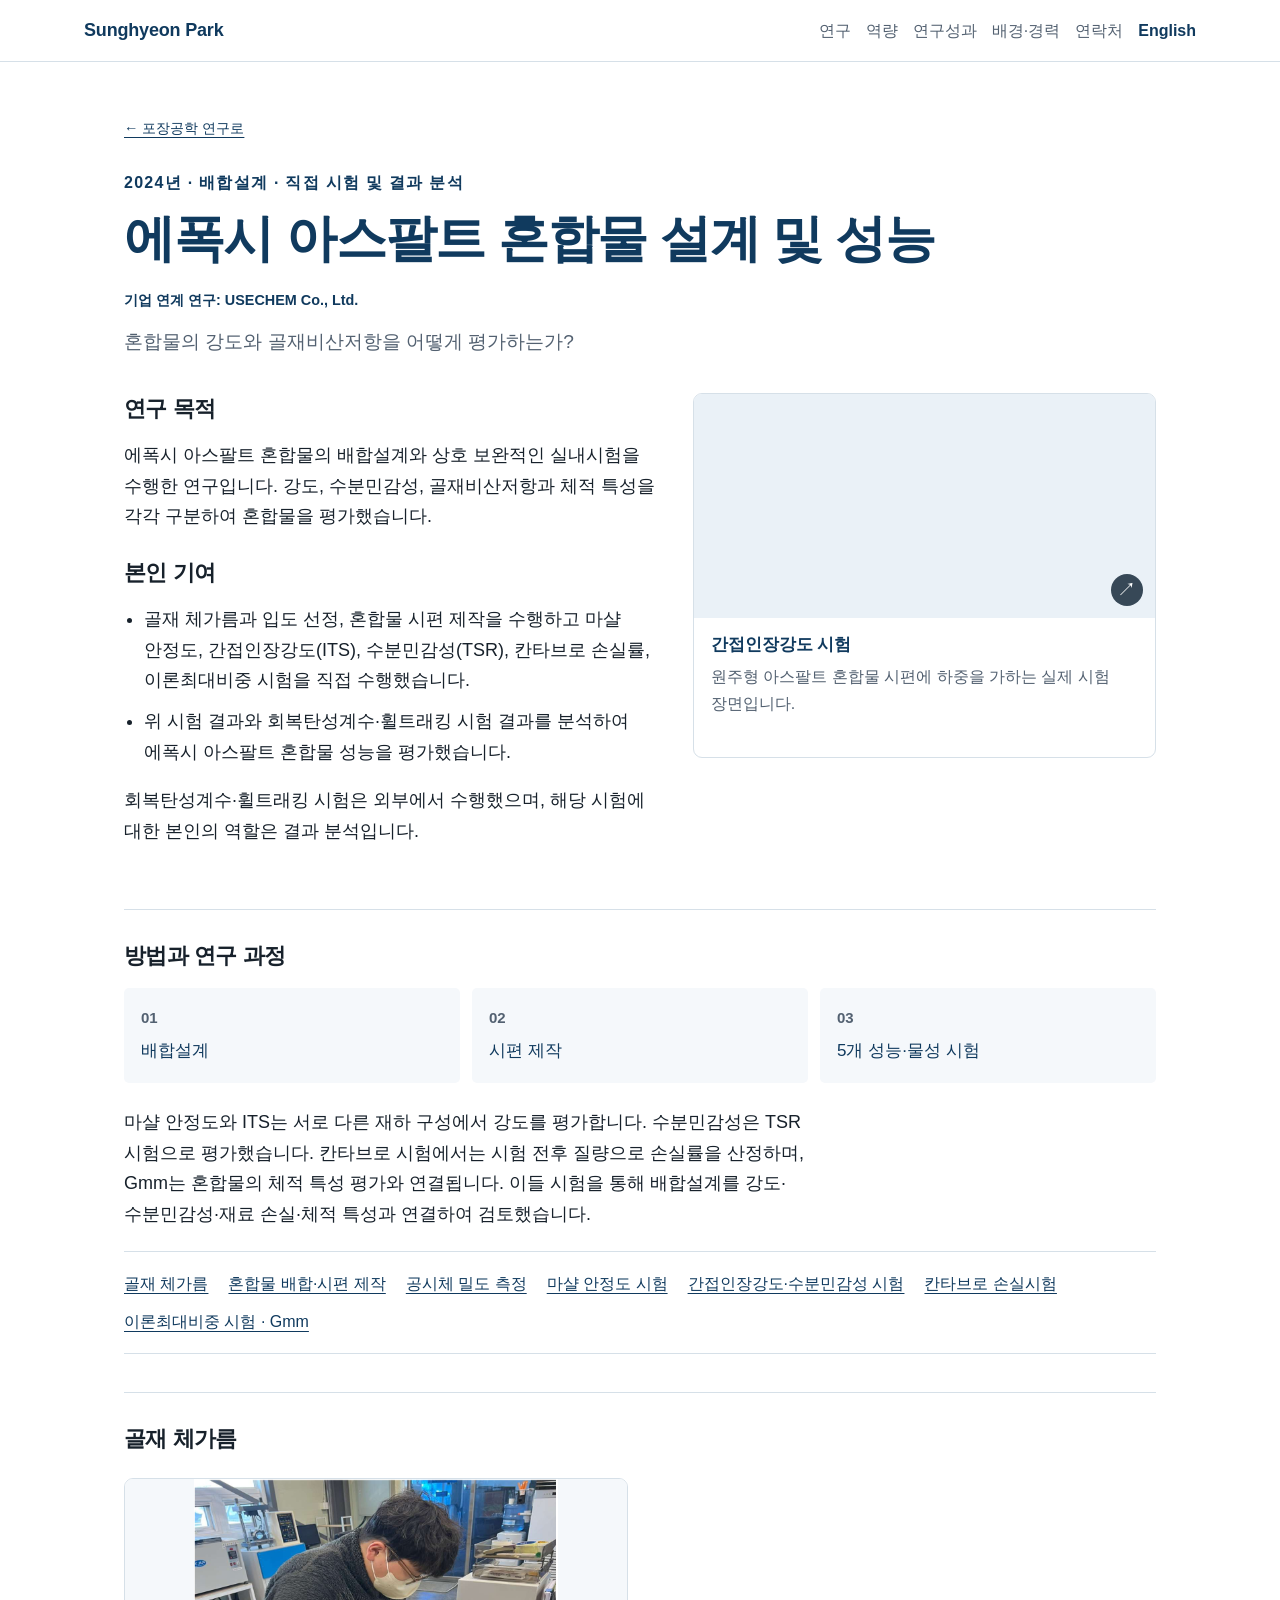
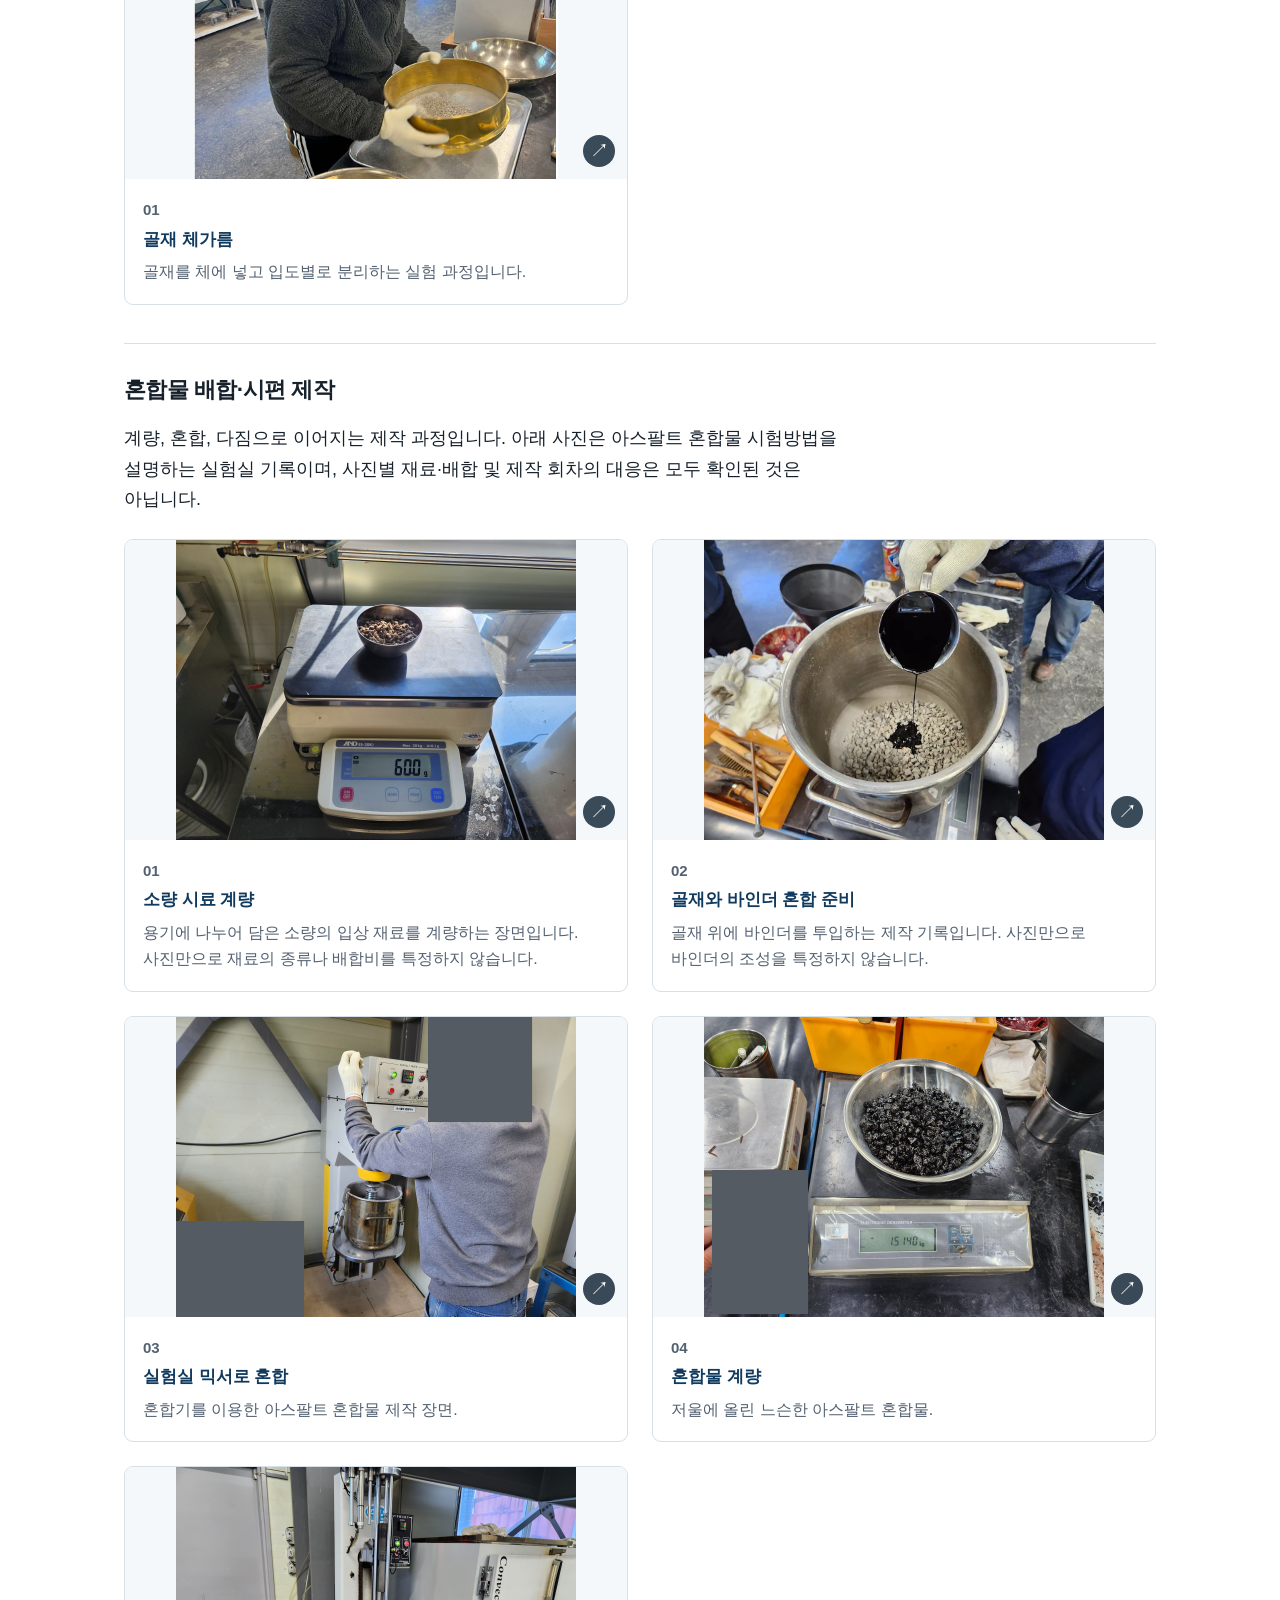
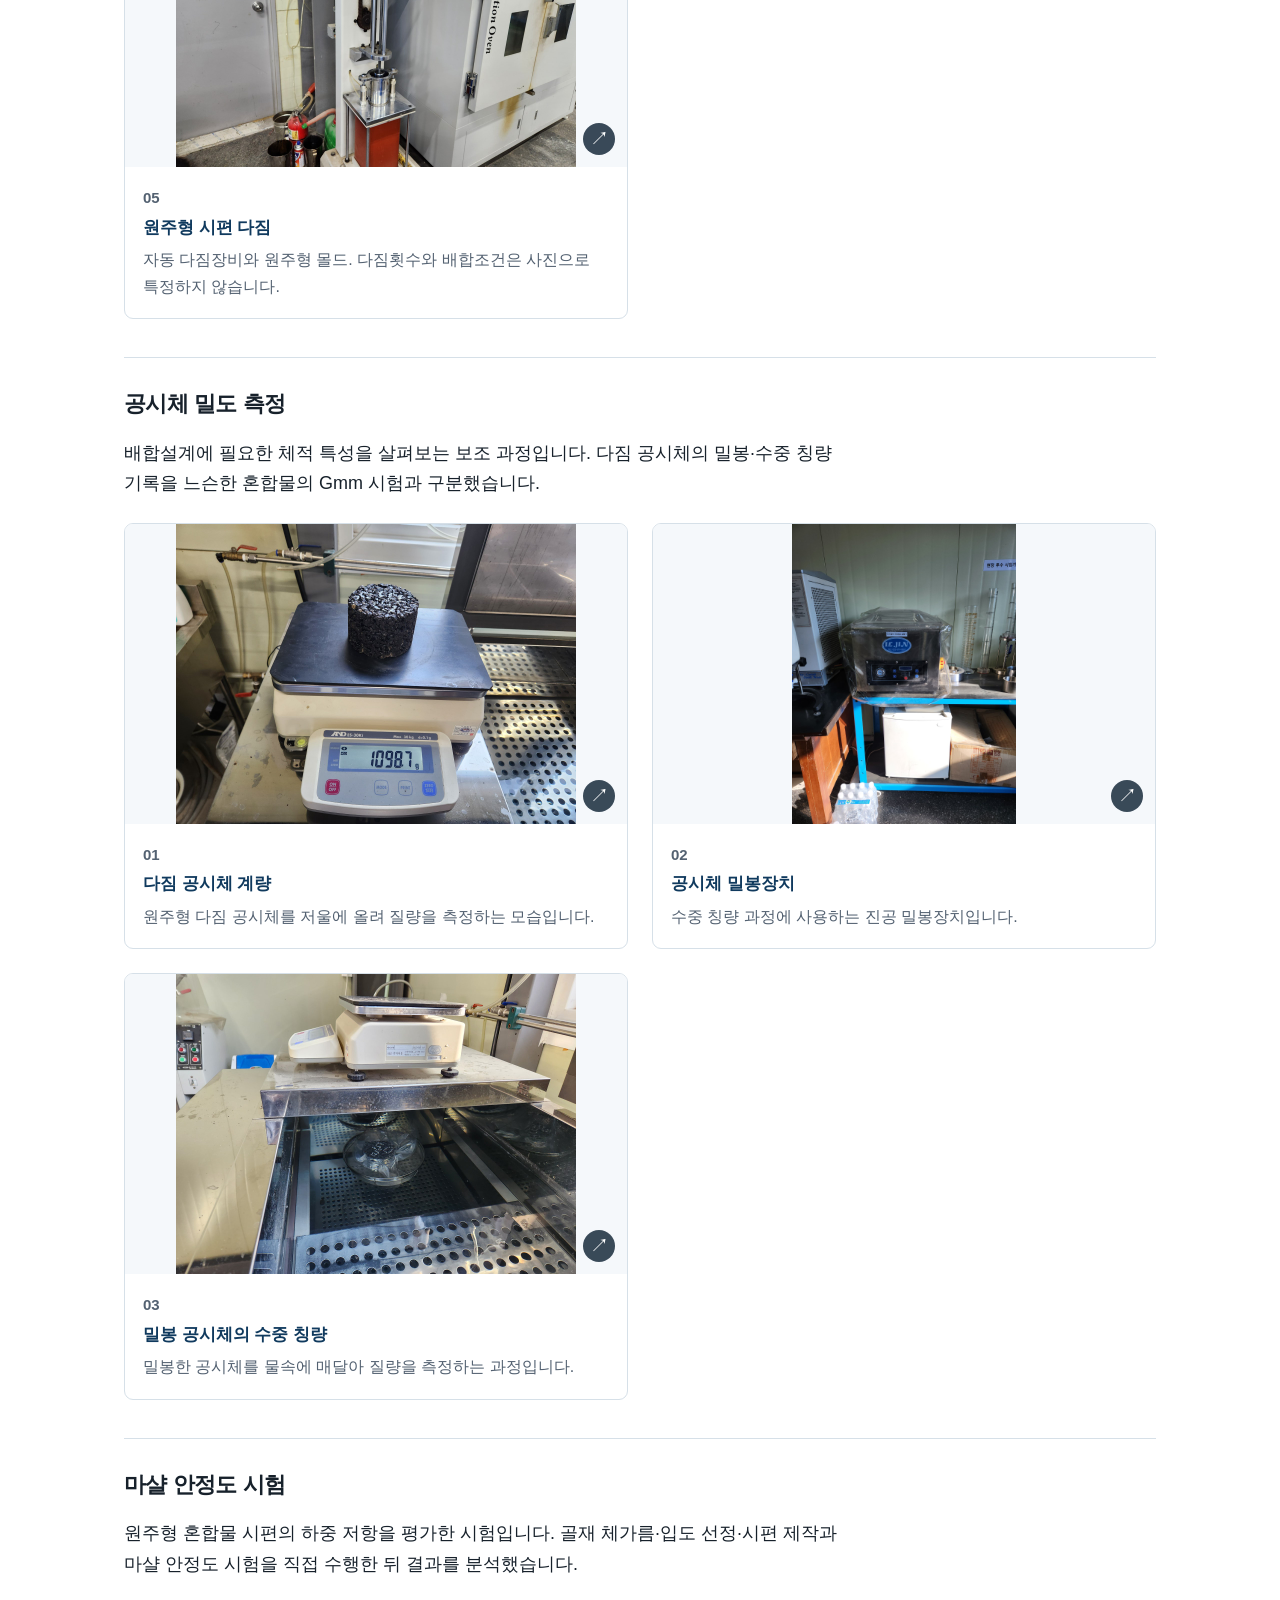
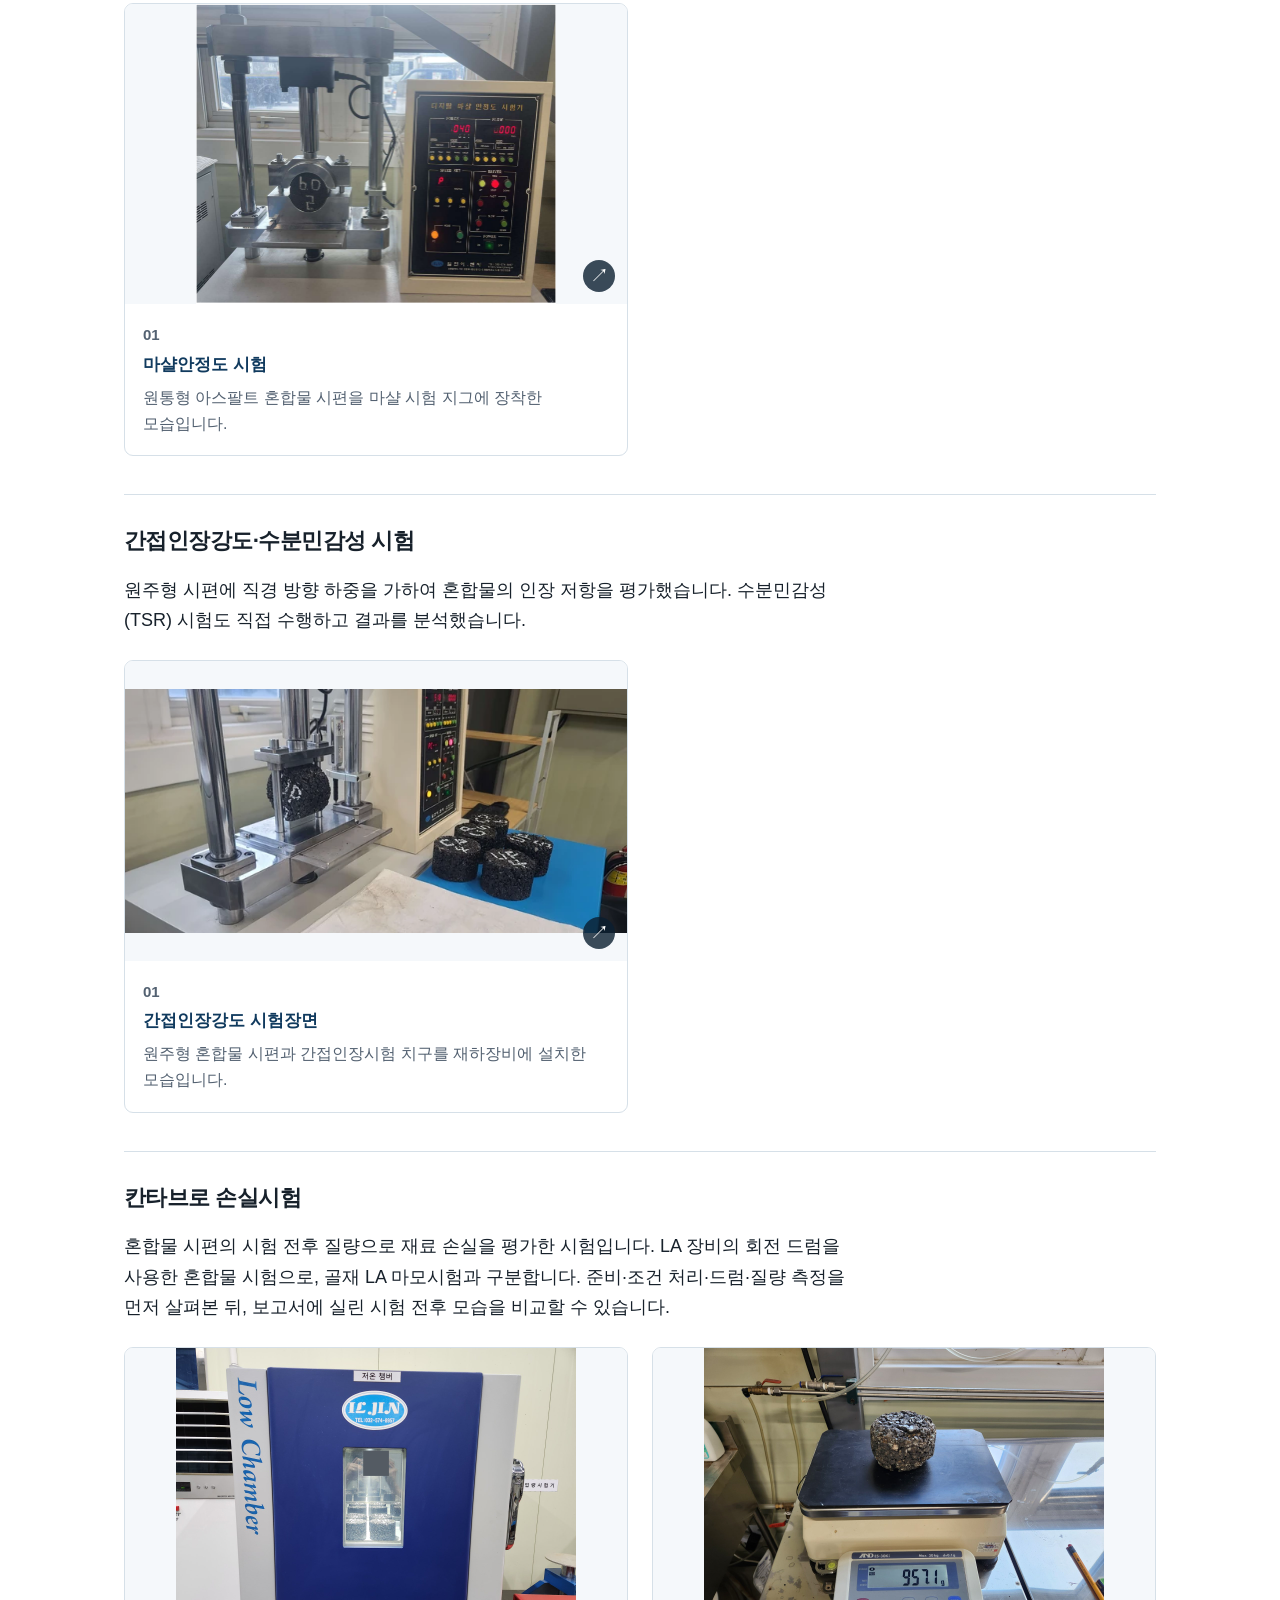
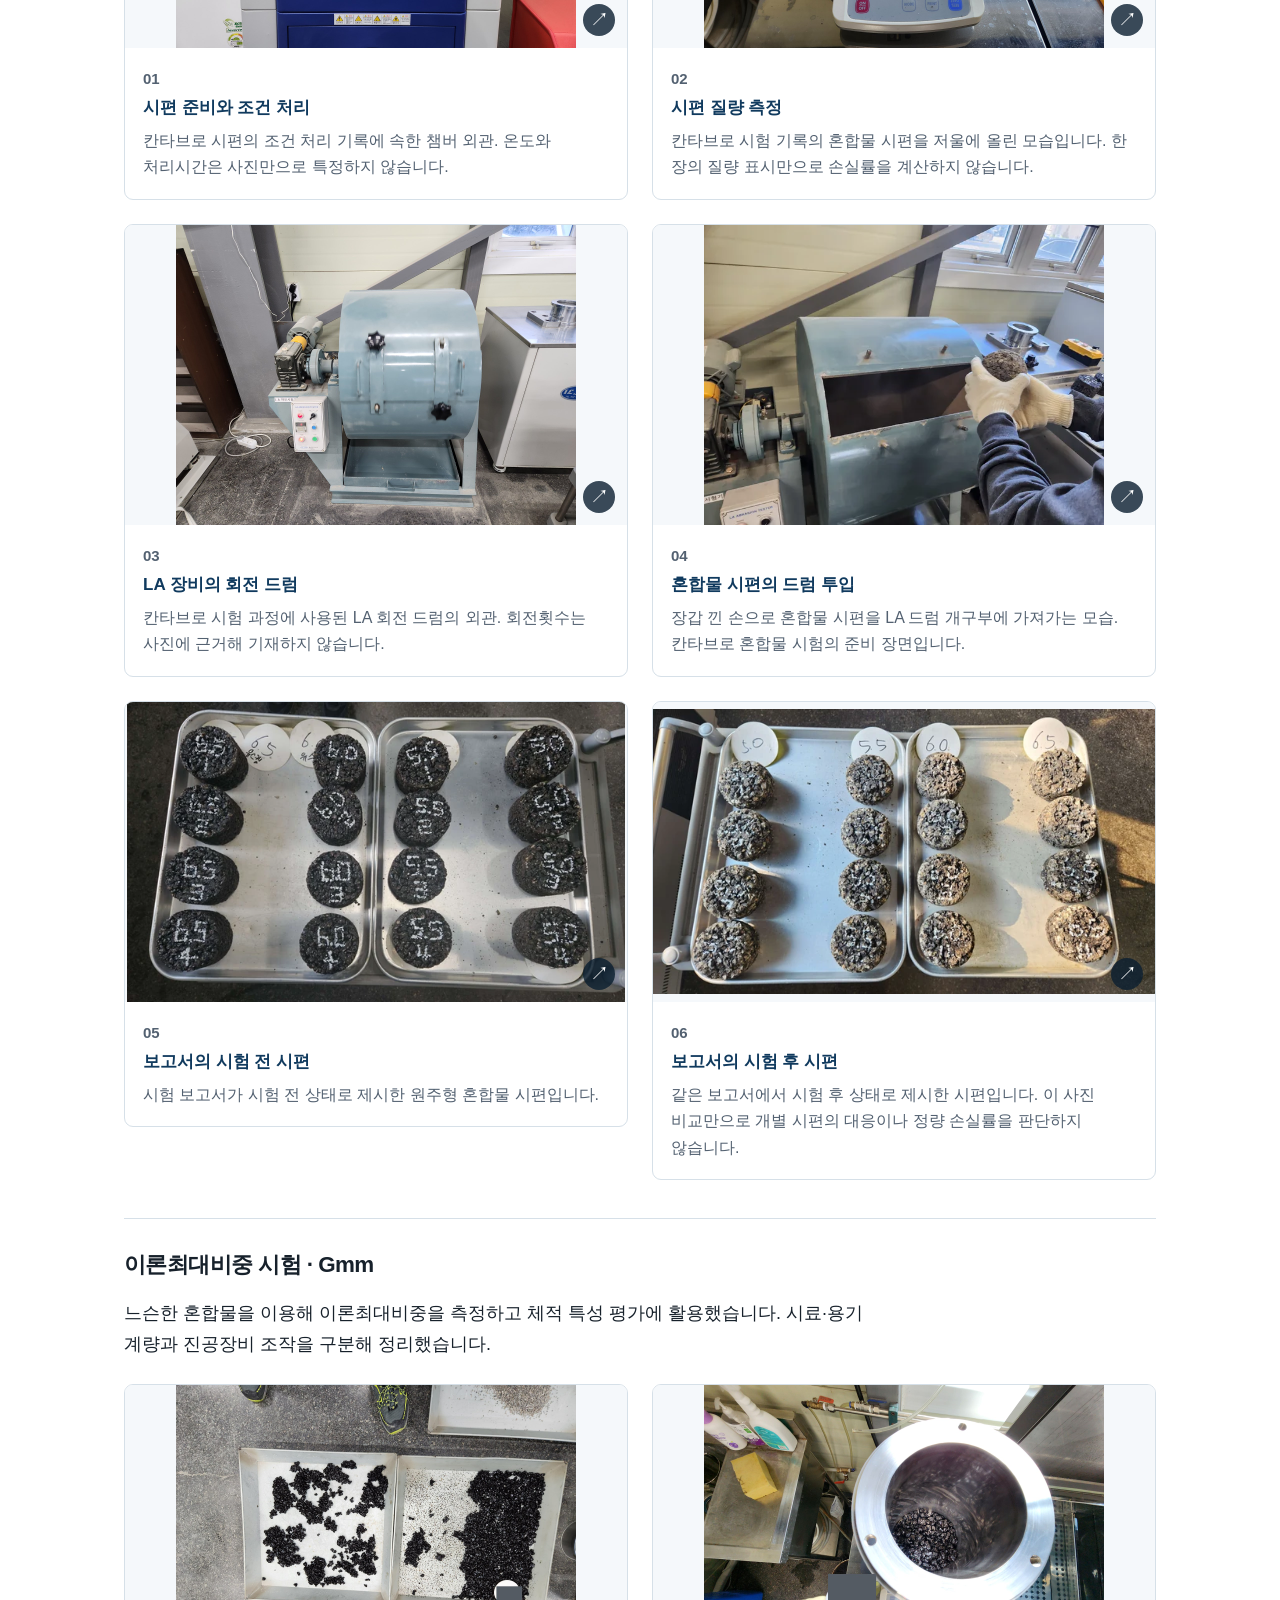
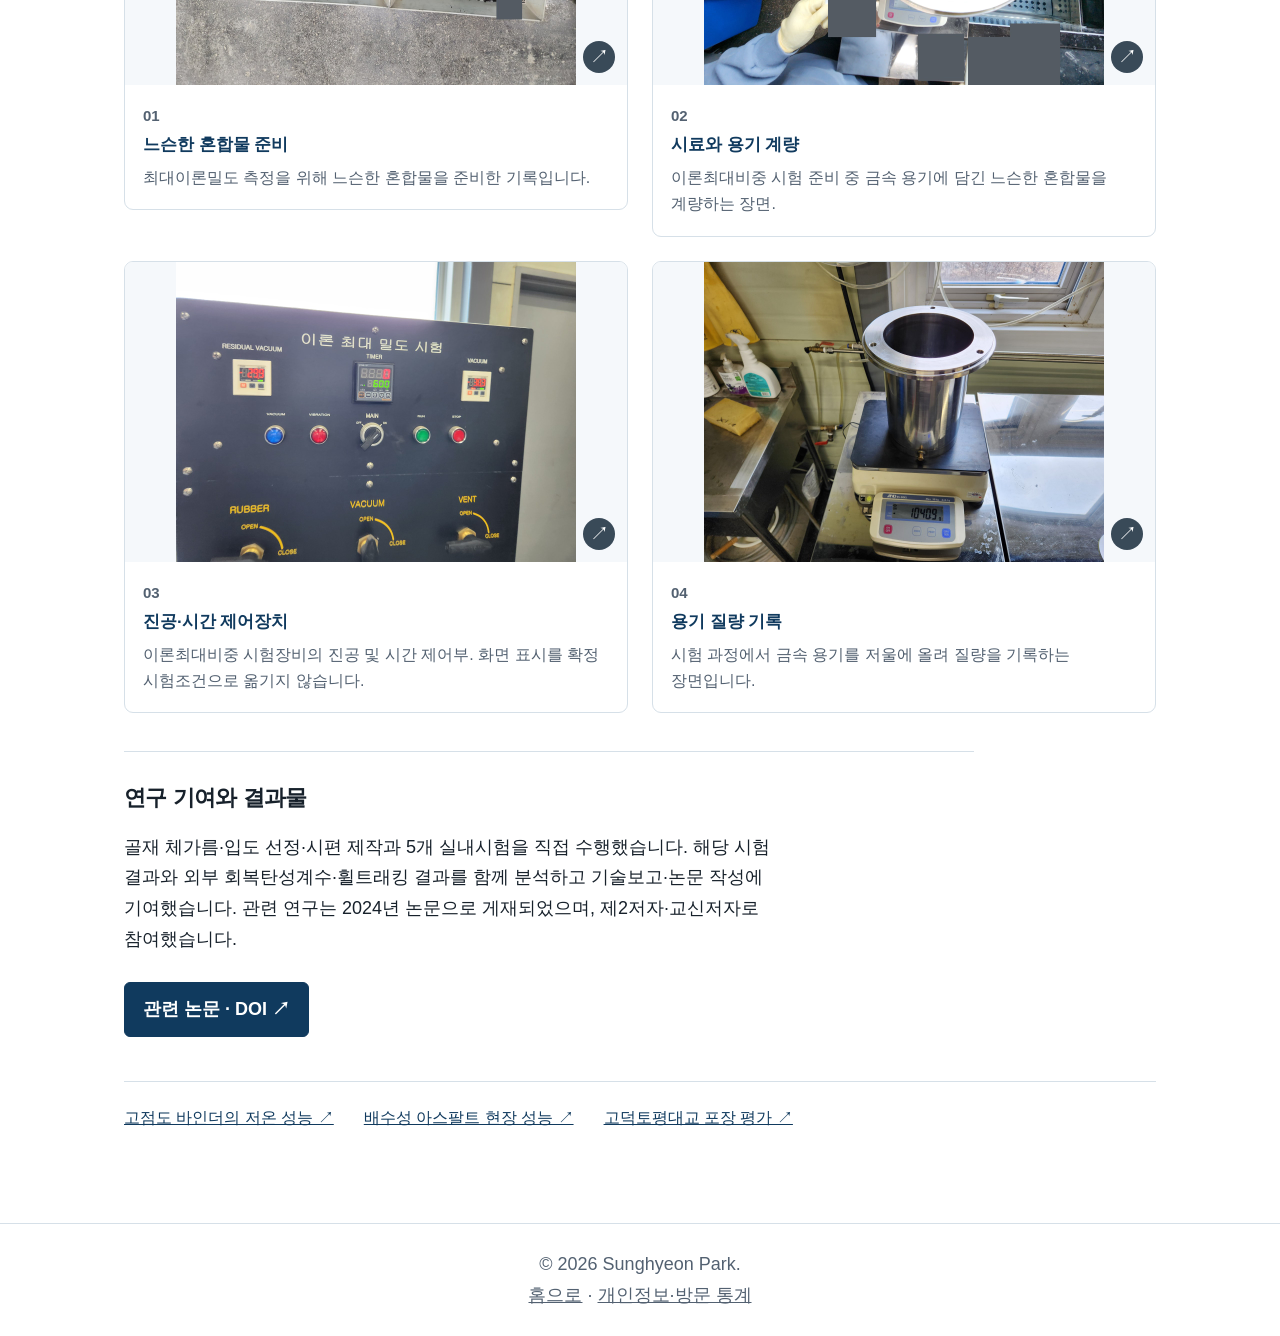
==== commit e27dc565: "Sync reuploaded original CV, bridge commissioning agencies, name, and publication order" ====
--- a/epoxy-asphalt-ko.html
+++ b/epoxy-asphalt-ko.html
@@ -1,19 +1,19 @@
 <!DOCTYPE html>
 <html lang="ko"><head><meta charset="utf-8"><meta name="viewport" content="width=device-width, initial-scale=1">
-<title>에폭시 아스팔트 혼합물 설계 및 성능 | Sung Hyeon Park</title><meta name="description" content="골재 체가름·입도 선정·시편 제작과 5개 실내시험을 직접 수행하고, 해당 시험 및 외부 회복탄성계수·휠트래킹 시험 결과를 분석했습니다.">
+<title>에폭시 아스팔트 혼합물 설계 및 성능 | Sunghyeon Park</title><meta name="description" content="골재 체가름·입도 선정·시편 제작과 5개 실내시험을 직접 수행하고, 해당 시험 및 외부 회복탄성계수·휠트래킹 시험 결과를 분석했습니다.">
 <link rel="canonical" href="https://sunghyeonpark-engineering.github.io/epoxy-asphalt-ko.html">
 <link rel="alternate" hreflang="ko" href="https://sunghyeonpark-engineering.github.io/epoxy-asphalt-ko.html"><link rel="alternate" hreflang="en" href="https://sunghyeonpark-engineering.github.io/epoxy-asphalt.html">
 <link rel="alternate" hreflang="x-default" href="https://sunghyeonpark-engineering.github.io/epoxy-asphalt.html">
-<meta property="og:type" content="website"><meta property="og:title" content="에폭시 아스팔트 혼합물 설계 및 성능 | Sung Hyeon Park"><meta property="og:description" content="골재 체가름·입도 선정·시편 제작과 5개 실내시험을 직접 수행하고, 해당 시험 및 외부 회복탄성계수·휠트래킹 시험 결과를 분석했습니다.">
+<meta property="og:type" content="website"><meta property="og:title" content="에폭시 아스팔트 혼합물 설계 및 성능 | Sunghyeon Park"><meta property="og:description" content="골재 체가름·입도 선정·시편 제작과 5개 실내시험을 직접 수행하고, 해당 시험 및 외부 회복탄성계수·휠트래킹 시험 결과를 분석했습니다.">
 <meta property="og:url" content="https://sunghyeonpark-engineering.github.io/epoxy-asphalt-ko.html"><meta property="og:locale" content="ko_KR">
-<meta property="og:image" content="https://sunghyeonpark-engineering.github.io/assets/portfolio-share.png"><meta property="og:image:width" content="1200"><meta property="og:image:height" content="630"><meta property="og:image:alt" content="Sung Hyeon Park — pavement materials research portfolio">
-<meta name="twitter:card" content="summary_large_image"><meta name="twitter:title" content="에폭시 아스팔트 혼합물 설계 및 성능 | Sung Hyeon Park"><meta name="twitter:description" content="골재 체가름·입도 선정·시편 제작과 5개 실내시험을 직접 수행하고, 해당 시험 및 외부 회복탄성계수·휠트래킹 시험 결과를 분석했습니다."><meta name="twitter:image" content="https://sunghyeonpark-engineering.github.io/assets/portfolio-share.png">
+<meta property="og:image" content="https://sunghyeonpark-engineering.github.io/assets/portfolio-share.png"><meta property="og:image:width" content="1200"><meta property="og:image:height" content="630"><meta property="og:image:alt" content="Sunghyeon Park — pavement materials research portfolio">
+<meta name="twitter:card" content="summary_large_image"><meta name="twitter:title" content="에폭시 아스팔트 혼합물 설계 및 성능 | Sunghyeon Park"><meta name="twitter:description" content="골재 체가름·입도 선정·시편 제작과 5개 실내시험을 직접 수행하고, 해당 시험 및 외부 회복탄성계수·휠트래킹 시험 결과를 분석했습니다."><meta name="twitter:image" content="https://sunghyeonpark-engineering.github.io/assets/portfolio-share.png">
 <link rel="icon" type="image/svg+xml" href="assets/favicon.svg"><link rel="stylesheet" href="styles.css?v=20261010-readable">
 <script defer src="analytics.js?v=20261016-privacy"></script><script defer src="photos.js?v=20261008"></script>
-<script type="application/ld+json">{"@context": "https://schema.org", "@type": "Person", "name": "Sung Hyeon Park", "url": "https://sunghyeonpark-engineering.github.io/", "image": "https://sunghyeonpark-engineering.github.io/assets/photos/sung-hyeon-park-900.webp", "sameAs": ["https://www.linkedin.com/in/sunghyeon-park/"], "alumniOf": {"@type": "CollegeOrUniversity", "name": "Seoul National University of Science and Technology"}, "knowsAbout": ["Pavement materials", "Asphalt mixtures", "Low-temperature performance", "Field pavement performance"]}</script><link rel="stylesheet" href="research-process.css?v=20261019"></head><body class="detail-page portfolio-readable"><a class="skip-link" href="#main-content">본문으로 건너뛰기</a><header class="site-header"><nav class="nav" aria-label="주 메뉴"><a class="logo" href="ko.html">Sung Hyeon Park</a><div class="nav-links"><a href="ko.html#research-photos">연구</a><a href="ko.html#methods">역량</a><a href="ko.html#outputs">연구성과</a><a href="ko.html#professional">배경·경력</a><a href="ko.html#cv-contact">연락처</a><a class="language-link" href="epoxy-asphalt.html" hreflang="en" lang="en">English</a></div></nav></header><main id="main-content" class="detail-main"><header class="detail-heading"><a class="back-link" href="ko.html#research-photos">← 포장공학 연구로</a><p class="eyebrow">2024년 · 배합설계 · 직접 시험 및 결과 분석</p><h1>에폭시 아스팔트 혼합물 설계 및 성능</h1><p class="meta-line">기업 연계 연구: USECHEM Co., Ltd.</p><p class="detail-question">혼합물의 강도와 골재비산저항을 어떻게 평가하는가?</p></header><section class="detail-overview"><div><h2>연구 목적</h2><p>에폭시 아스팔트 혼합물의 배합설계와 상호 보완적인 실내시험을 수행한 연구입니다. 강도, 수분민감성, 골재비산저항과 체적 특성을 각각 구분하여 혼합물을 평가했습니다.</p><h2>본인 기여</h2><ul><li>골재 체가름과 입도 선정, 혼합물 시편 제작을 수행하고 마샬 안정도, 간접인장강도(ITS), 수분민감성(TSR), 칸타브로 손실률, 이론최대비중 시험을 직접 수행했습니다.</li><li>위 시험 결과와 회복탄성계수·휠트래킹 시험 결과를 분석하여 에폭시 아스팔트 혼합물 성능을 평가했습니다.</li></ul><p>회복탄성계수·휠트래킹 시험은 외부에서 수행했으며, 해당 시험에 대한 본인의 역할은 결과 분석입니다.</p></div><figure class="research-photo">
+<script type="application/ld+json">{"@context": "https://schema.org", "@type": "Person", "name": "Sunghyeon Park", "url": "https://sunghyeonpark-engineering.github.io/", "image": "https://sunghyeonpark-engineering.github.io/assets/photos/sung-hyeon-park-900.webp", "sameAs": ["https://www.linkedin.com/in/sunghyeon-park/"], "alumniOf": {"@type": "CollegeOrUniversity", "name": "Seoul National University of Science and Technology"}, "knowsAbout": ["Pavement materials", "Asphalt mixtures", "Low-temperature performance", "Field pavement performance"]}</script><link rel="stylesheet" href="research-process.css?v=20261019"></head><body class="detail-page portfolio-readable"><a class="skip-link" href="#main-content">본문으로 건너뛰기</a><header class="site-header"><nav class="nav" aria-label="주 메뉴"><a class="logo" href="ko.html">Sunghyeon Park</a><div class="nav-links"><a href="ko.html#research-photos">연구</a><a href="ko.html#methods">역량</a><a href="ko.html#outputs">연구성과</a><a href="ko.html#professional">배경·경력</a><a href="ko.html#cv-contact">연락처</a><a class="language-link" href="epoxy-asphalt.html" hreflang="en" lang="en">English</a></div></nav></header><main id="main-content" class="detail-main"><header class="detail-heading"><a class="back-link" href="ko.html#research-photos">← 포장공학 연구로</a><p class="eyebrow">2024년 · 배합설계 · 직접 시험 및 결과 분석</p><h1>에폭시 아스팔트 혼합물 설계 및 성능</h1><p class="meta-line">기업 연계 연구: USECHEM Co., Ltd.</p><p class="detail-question">혼합물의 강도와 골재비산저항을 어떻게 평가하는가?</p></header><section class="detail-overview"><div><h2>연구 목적</h2><p>에폭시 아스팔트 혼합물의 배합설계와 상호 보완적인 실내시험을 수행한 연구입니다. 강도, 수분민감성, 골재비산저항과 체적 특성을 각각 구분하여 혼합물을 평가했습니다.</p><h2>본인 기여</h2><ul><li>골재 체가름과 입도 선정, 혼합물 시편 제작을 수행하고 마샬 안정도, 간접인장강도(ITS), 수분민감성(TSR), 칸타브로 손실률, 이론최대비중 시험을 직접 수행했습니다.</li><li>위 시험 결과와 회복탄성계수·휠트래킹 시험 결과를 분석하여 에폭시 아스팔트 혼합물 성능을 평가했습니다.</li></ul><p>회복탄성계수·휠트래킹 시험은 외부에서 수행했으며, 해당 시험에 대한 본인의 역할은 결과 분석입니다.</p></div><figure class="research-photo">
 <a aria-label="사진 크게 보기: 간접인장강도 시험" class="photo-link" href="assets/photos/epoxy-strength-v2-1280.webp">
 <img alt="재하 장치의 원주형 아스팔트 혼합물 시편과 간접인장 시험 지그" decoding="async" height="1943" loading="lazy" sizes="(max-width: 680px) calc(100vw - 36px), 780px" src="assets/photos/epoxy-strength-v2-640.webp" srcset="assets/photos/epoxy-strength-v2-640.webp 640w, assets/photos/epoxy-strength-v2-1280.webp 1280w" width="4000"/>
 <span aria-hidden="true" class="photo-expand">↗</span>
 </a>
 <figcaption><h3>간접인장강도 시험</h3><p>원주형 아스팔트 혼합물 시편에 하중을 가하는 실제 시험 장면입니다.</p></figcaption>
-</figure></section><section class="detail-method"><h2>방법과 연구 과정</h2><ol class="method-flow"><li><span>01</span>배합설계</li><li><span>02</span>시편 제작</li><li><span>03</span>5개 성능·물성 시험</li></ol><p>마샬 안정도와 ITS는 서로 다른 재하 구성에서 강도를 평가합니다. 수분민감성은 TSR 시험으로 평가했습니다. 칸타브로 시험에서는 시험 전후 질량으로 손실률을 산정하며, Gmm는 혼합물의 체적 특성 평가와 연결됩니다. 이들 시험을 통해 배합설계를 강도·수분민감성·재료 손실·체적 특성과 연결하여 검토했습니다.</p></section><nav class="process-navigation" aria-label="시험 과정 바로가기"><a href="#aggregate-sieving">골재 체가름</a><a href="#preparation">혼합물 배합·시편 제작</a><a href="#density">공시체 밀도 측정</a><a href="#marshall">마샬 안정도 시험</a><a href="#its">간접인장강도·수분민감성 시험</a><a href="#cantabro">칸타브로 손실시험</a><a href="#gmm">이론최대비중 시험 · Gmm</a></nav><section class="detail-evidence test-process" id="aggregate-sieving"><h2>골재 체가름</h2><div class="process-photo-grid"><figure class="research-photo" data-source-photo="R0002_DOC06_p44_photo2"><a class="photo-link" href="assets/photos/aggregate-sieving-20261019-1081.png" aria-label="크게 보기: 골재 체가름"><img src="assets/photos/aggregate-sieving-20261019-480.webp" srcset="assets/photos/aggregate-sieving-20261019-480.webp 480w, assets/photos/aggregate-sieving-20261019-1081.png 1081w" sizes="(max-width:680px) calc(100vw - 36px), 500px" width="1081" height="892" loading="lazy" decoding="async" alt="실험실에서 골재 체가름을 수행하는 박성현"><span class="photo-expand" aria-hidden="true">↗</span></a><figcaption><span class="step-label">01</span><h3>골재 체가름</h3><p>골재를 체에 넣고 입도별로 분리하는 실험 과정입니다.</p></figcaption></figure></div></section><section class="detail-evidence test-process" id="preparation"><h2>혼합물 배합·시편 제작</h2><p>계량, 혼합, 다짐으로 이어지는 제작 과정입니다. 아래 사진은 아스팔트 혼합물 시험방법을 설명하는 실험실 기록이며, 사진별 재료·배합 및 제작 회차의 대응은 모두 확인된 것은 아닙니다.</p><div class="process-photo-grid"><figure class="research-photo" data-source-photo="012-weigh"><a class="photo-link" href="assets/research-gallery/012-weigh-1600.jpg" aria-label="크게 보기: 소량 시료 계량"><img src="assets/research-gallery/012-weigh-480.webp" srcset="assets/research-gallery/012-weigh-480.webp 480w, assets/research-gallery/012-weigh-1600.jpg 1600w" sizes="(max-width:680px) calc(100vw - 36px), 500px" width="1600" height="1200" loading="lazy" decoding="async" alt="소량 시료 계량"><span class="photo-expand" aria-hidden="true">↗</span></a><figcaption><span class="step-label">01</span><h3>소량 시료 계량</h3><p>용기에 나누어 담은 소량의 입상 재료를 계량하는 장면입니다. 사진만으로 재료의 종류나 배합비를 특정하지 않습니다.</p></figcaption></figure><figure class="research-photo" data-source-photo="asphalt-mixture-preparation"><a class="photo-link" href="assets/photos/asphalt-mixture-preparation-1280.webp" aria-label="크게 보기: 골재와 바인더 혼합 준비"><img src="assets/photos/asphalt-mixture-preparation-640.webp" srcset="assets/photos/asphalt-mixture-preparation-640.webp 640w, assets/photos/asphalt-mixture-preparation-1280.webp 1280w" sizes="(max-width:680px) calc(100vw - 36px), 500px" width="1280" height="960" loading="lazy" decoding="async" alt="골재와 바인더 혼합 준비"><span class="photo-expand" aria-hidden="true">↗</span></a><figcaption><span class="step-label">02</span><h3>골재와 바인더 혼합 준비</h3><p>골재 위에 바인더를 투입하는 제작 기록입니다. 사진만으로 바인더의 조성을 특정하지 않습니다.</p></figcaption></figure><figure class="research-photo" data-source-photo="019-mix"><a class="photo-link" href="assets/research-gallery/019-mix-1600.jpg" aria-label="크게 보기: 실험실 믹서로 혼합"><img src="assets/research-gallery/019-mix-480.webp" srcset="assets/research-gallery/019-mix-480.webp 480w, assets/research-gallery/019-mix-1600.jpg 1600w" sizes="(max-width:680px) calc(100vw - 36px), 500px" width="1600" height="1200" loading="lazy" decoding="async" alt="실험실 믹서로 혼합"><span class="photo-expand" aria-hidden="true">↗</span></a><figcaption><span class="step-label">03</span><h3>실험실 믹서로 혼합</h3><p>혼합기를 이용한 아스팔트 혼합물 제작 장면.</p></figcaption></figure><figure class="research-photo" data-source-photo="008-weigh"><a class="photo-link" href="assets/research-gallery/008-weigh-1600.jpg" aria-label="크게 보기: 혼합물 계량"><img src="assets/research-gallery/008-weigh-480.webp" srcset="assets/research-gallery/008-weigh-480.webp 480w, assets/research-gallery/008-weigh-1600.jpg 1600w" sizes="(max-width:680px) calc(100vw - 36px), 500px" width="1600" height="1200" loading="lazy" decoding="async" alt="혼합물 계량"><span class="photo-expand" aria-hidden="true">↗</span></a><figcaption><span class="step-label">04</span><h3>혼합물 계량</h3><p>저울에 올린 느슨한 아스팔트 혼합물.</p></figcaption></figure><figure class="research-photo" data-source-photo="021-compact"><a class="photo-link" href="assets/research-gallery/021-compact-1600.jpg" aria-label="크게 보기: 원주형 시편 다짐"><img src="assets/research-gallery/021-compact-480.webp" srcset="assets/research-gallery/021-compact-480.webp 480w, assets/research-gallery/021-compact-1600.jpg 1600w" sizes="(max-width:680px) calc(100vw - 36px), 500px" width="1600" height="1200" loading="lazy" decoding="async" alt="원주형 시편 다짐"><span class="photo-expand" aria-hidden="true">↗</span></a><figcaption><span class="step-label">05</span><h3>원주형 시편 다짐</h3><p>자동 다짐장비와 원주형 몰드. 다짐횟수와 배합조건은 사진으로 특정하지 않습니다.</p></figcaption></figure></div></section><section class="detail-evidence test-process" id="density"><h2>공시체 밀도 측정</h2><p>배합설계에 필요한 체적 특성을 살펴보는 보조 과정입니다. 다짐 공시체의 밀봉·수중 칭량 기록을 느슨한 혼합물의 Gmm 시험과 구분했습니다.</p><div class="process-photo-grid"><figure class="research-photo" data-source-photo="085-density"><a class="photo-link" href="assets/research-gallery/085-density-1600.jpg" aria-label="크게 보기: 다짐 공시체 계량"><img src="assets/research-gallery/085-density-480.webp" srcset="assets/research-gallery/085-density-480.webp 480w, assets/research-gallery/085-density-1600.jpg 1600w" sizes="(max-width:680px) calc(100vw - 36px), 500px" width="1600" height="1200" loading="lazy" decoding="async" alt="다짐 공시체 계량"><span class="photo-expand" aria-hidden="true">↗</span></a><figcaption><span class="step-label">01</span><h3>다짐 공시체 계량</h3><p>원주형 다짐 공시체를 저울에 올려 질량을 측정하는 모습입니다.</p></figcaption></figure><figure class="research-photo" data-source-photo="083-density"><a class="photo-link" href="assets/research-gallery/083-density-1600.jpg" aria-label="크게 보기: 공시체 밀봉장치"><img src="assets/research-gallery/083-density-480.webp" srcset="assets/research-gallery/083-density-480.webp 360w, assets/research-gallery/083-density-1600.jpg 1200w" sizes="(max-width:680px) calc(100vw - 36px), 500px" width="1200" height="1600" loading="lazy" decoding="async" alt="공시체 밀봉장치"><span class="photo-expand" aria-hidden="true">↗</span></a><figcaption><span class="step-label">02</span><h3>공시체 밀봉장치</h3><p>수중 칭량 과정에 사용하는 진공 밀봉장치입니다.</p></figcaption></figure><figure class="research-photo" data-source-photo="082-density"><a class="photo-link" href="assets/research-gallery/082-density-1600.jpg" aria-label="크게 보기: 밀봉 공시체의 수중 칭량"><img src="assets/research-gallery/082-density-480.webp" srcset="assets/research-gallery/082-density-480.webp 480w, assets/research-gallery/082-density-1600.jpg 1600w" sizes="(max-width:680px) calc(100vw - 36px), 500px" width="1600" height="1200" loading="lazy" decoding="async" alt="밀봉 공시체의 수중 칭량"><span class="photo-expand" aria-hidden="true">↗</span></a><figcaption><span class="step-label">03</span><h3>밀봉 공시체의 수중 칭량</h3><p>밀봉한 공시체를 물속에 매달아 질량을 측정하는 과정입니다.</p></figcaption></figure></div></section><section class="detail-evidence test-process" id="marshall"><h2>마샬 안정도 시험</h2><p>원주형 혼합물 시편의 하중 저항을 평가한 시험입니다. 골재 체가름·입도 선정·시편 제작과 마샬 안정도 시험을 직접 수행한 뒤 결과를 분석했습니다.</p><div class="process-photo-grid"><figure class="research-photo" data-source-photo="R0015_DOC06_p46_photo15"><a class="photo-link" href="assets/photos/marshall-stability-20261019-1441.png" aria-label="크게 보기: 마샬안정도 시험"><img src="assets/photos/marshall-stability-20261019-480.webp" srcset="assets/photos/marshall-stability-20261019-480.webp 480w, assets/photos/marshall-stability-20261019-1441.png 1441w" sizes="(max-width:680px) calc(100vw - 36px), 500px" width="1441" height="1199" loading="lazy" decoding="async" alt="마샬안정도 시험기의 지그에 장착된 원통형 아스팔트 혼합물 시편"><span class="photo-expand" aria-hidden="true">↗</span></a><figcaption><span class="step-label">01</span><h3>마샬안정도 시험</h3><p>원통형 아스팔트 혼합물 시편을 마샬 시험 지그에 장착한 모습입니다.</p></figcaption></figure></div></section><section class="detail-evidence test-process" id="its"><h2>간접인장강도·수분민감성 시험</h2><p>원주형 시편에 직경 방향 하중을 가하여 혼합물의 인장 저항을 평가했습니다. 수분민감성(TSR) 시험도 직접 수행하고 결과를 분석했습니다.</p><div class="process-photo-grid"><figure class="research-photo" data-source-photo="epoxy-strength-v2"><a class="photo-link" href="assets/photos/epoxy-strength-v2-1280.webp" aria-label="크게 보기: 간접인장강도 시험장면"><img src="assets/photos/epoxy-strength-v2-640.webp" srcset="assets/photos/epoxy-strength-v2-640.webp 640w, assets/photos/epoxy-strength-v2-1280.webp 1280w" sizes="(max-width:680px) calc(100vw - 36px), 500px" width="1280" height="622" loading="lazy" decoding="async" alt="간접인장강도 시험장면"><span class="photo-expand" aria-hidden="true">↗</span></a><figcaption><span class="step-label">01</span><h3>간접인장강도 시험장면</h3><p>원주형 혼합물 시편과 간접인장시험 치구를 재하장비에 설치한 모습입니다.</p></figcaption></figure></div></section><section class="detail-evidence test-process" id="cantabro"><h2>칸타브로 손실시험</h2><p>혼합물 시편의 시험 전후 질량으로 재료 손실을 평가한 시험입니다. LA 장비의 회전 드럼을 사용한 혼합물 시험으로, 골재 LA 마모시험과 구분합니다. 준비·조건 처리·드럼·질량 측정을 먼저 살펴본 뒤, 보고서에 실린 시험 전후 모습을 비교할 수 있습니다.</p><div class="process-photo-grid"><figure class="research-photo" data-source-photo="119-cant-cond"><a class="photo-link" href="assets/research-gallery/119-cant-cond-1600.jpg" aria-label="크게 보기: 시편 준비와 조건 처리"><img src="assets/research-gallery/119-cant-cond-480.webp" srcset="assets/research-gallery/119-cant-cond-480.webp 480w, assets/research-gallery/119-cant-cond-1600.jpg 1600w" sizes="(max-width:680px) calc(100vw - 36px), 500px" width="1600" height="1200" loading="lazy" decoding="async" alt="시편 준비와 조건 처리"><span class="photo-expand" aria-hidden="true">↗</span></a><figcaption><span class="step-label">01</span><h3>시편 준비와 조건 처리</h3><p>칸타브로 시편의 조건 처리 기록에 속한 챔버 외관. 온도와 처리시간은 사진만으로 특정하지 않습니다.</p></figcaption></figure><figure class="research-photo" data-source-photo="112-cant-weigh"><a class="photo-link" href="assets/research-gallery/112-cant-weigh-1600.jpg" aria-label="크게 보기: 시편 질량 측정"><img src="assets/research-gallery/112-cant-weigh-480.webp" srcset="assets/research-gallery/112-cant-weigh-480.webp 480w, assets/research-gallery/112-cant-weigh-1600.jpg 1600w" sizes="(max-width:680px) calc(100vw - 36px), 500px" width="1600" height="1200" loading="lazy" decoding="async" alt="시편 질량 측정"><span class="photo-expand" aria-hidden="true">↗</span></a><figcaption><span class="step-label">02</span><h3>시편 질량 측정</h3><p>칸타브로 시험 기록의 혼합물 시편을 저울에 올린 모습입니다. 한 장의 질량 표시만으로 손실률을 계산하지 않습니다.</p></figcaption></figure><figure class="research-photo" data-source-photo="106-cantabro"><a class="photo-link" href="assets/research-gallery/106-cantabro-1600.jpg" aria-label="크게 보기: LA 장비의 회전 드럼"><img src="assets/research-gallery/106-cantabro-480.webp" srcset="assets/research-gallery/106-cantabro-480.webp 480w, assets/research-gallery/106-cantabro-1600.jpg 1600w" sizes="(max-width:680px) calc(100vw - 36px), 500px" width="1600" height="1200" loading="lazy" decoding="async" alt="LA 장비의 회전 드럼"><span class="photo-expand" aria-hidden="true">↗</span></a><figcaption><span class="step-label">03</span><h3>LA 장비의 회전 드럼</h3><p>칸타브로 시험 과정에 사용된 LA 회전 드럼의 외관. 회전횟수는 사진에 근거해 기재하지 않습니다.</p></figcaption></figure><figure class="research-photo" data-source-photo="rotating-drum-testing"><a class="photo-link" href="assets/photos/rotating-drum-testing-1280.webp" aria-label="크게 보기: 혼합물 시편의 드럼 투입"><img src="assets/photos/rotating-drum-testing-640.webp" srcset="assets/photos/rotating-drum-testing-640.webp 640w, assets/photos/rotating-drum-testing-1280.webp 1280w" sizes="(max-width:680px) calc(100vw - 36px), 500px" width="1280" height="960" loading="lazy" decoding="async" alt="혼합물 시편의 드럼 투입"><span class="photo-expand" aria-hidden="true">↗</span></a><figcaption><span class="step-label">04</span><h3>혼합물 시편의 드럼 투입</h3><p>장갑 낀 손으로 혼합물 시편을 LA 드럼 개구부에 가져가는 모습. 칸타브로 혼합물 시험의 준비 장면입니다.</p></figcaption></figure><figure class="research-photo" data-source-photo="cantabro-before-v2"><a class="photo-link" href="assets/photos/cantabro-before-v2-1280.webp" aria-label="크게 보기: 보고서의 시험 전 시편"><img src="assets/photos/cantabro-before-v2-640.webp" srcset="assets/photos/cantabro-before-v2-640.webp 640w, assets/photos/cantabro-before-v2-1280.webp 1280w" sizes="(max-width:680px) calc(100vw - 36px), 500px" width="1280" height="770" loading="lazy" decoding="async" alt="보고서의 시험 전 시편"><span class="photo-expand" aria-hidden="true">↗</span></a><figcaption><span class="step-label">05</span><h3>보고서의 시험 전 시편</h3><p>시험 보고서가 시험 전 상태로 제시한 원주형 혼합물 시편입니다.</p></figcaption></figure><figure class="research-photo" data-source-photo="cantabro-after-v2"><a class="photo-link" href="assets/photos/cantabro-after-v2-1280.webp" aria-label="크게 보기: 보고서의 시험 후 시편"><img src="assets/photos/cantabro-after-v2-640.webp" srcset="assets/photos/cantabro-after-v2-640.webp 640w, assets/photos/cantabro-after-v2-1280.webp 1280w" sizes="(max-width:680px) calc(100vw - 36px), 500px" width="1280" height="726" loading="lazy" decoding="async" alt="보고서의 시험 후 시편"><span class="photo-expand" aria-hidden="true">↗</span></a><figcaption><span class="step-label">06</span><h3>보고서의 시험 후 시편</h3><p>같은 보고서에서 시험 후 상태로 제시한 시편입니다. 이 사진 비교만으로 개별 시편의 대응이나 정량 손실률을 판단하지 않습니다.</p></figcaption></figure></div></section><section class="detail-evidence test-process" id="gmm"><h2>이론최대비중 시험 · Gmm</h2><p>느슨한 혼합물을 이용해 이론최대비중을 측정하고 체적 특성 평가에 활용했습니다. 시료·용기 계량과 진공장비 조작을 구분해 정리했습니다.</p><div class="process-photo-grid"><figure class="research-photo" data-source-photo="110-separate"><a class="photo-link" href="assets/research-gallery/110-separate-1600.jpg" aria-label="크게 보기: 느슨한 혼합물 준비"><img src="assets/research-gallery/110-separate-480.webp" srcset="assets/research-gallery/110-separate-480.webp 480w, assets/research-gallery/110-separate-1600.jpg 1600w" sizes="(max-width:680px) calc(100vw - 36px), 500px" width="1600" height="1200" loading="lazy" decoding="async" alt="느슨한 혼합물 준비"><span class="photo-expand" aria-hidden="true">↗</span></a><figcaption><span class="step-label">01</span><h3>느슨한 혼합물 준비</h3><p>최대이론밀도 측정을 위해 느슨한 혼합물을 준비한 기록입니다.</p></figcaption></figure><figure class="research-photo" data-source-photo="117-maxd"><a class="photo-link" href="assets/research-gallery/117-maxd-1600.jpg" aria-label="크게 보기: 시료와 용기 계량"><img src="assets/research-gallery/117-maxd-480.webp" srcset="assets/research-gallery/117-maxd-480.webp 480w, assets/research-gallery/117-maxd-1600.jpg 1600w" sizes="(max-width:680px) calc(100vw - 36px), 500px" width="1600" height="1200" loading="lazy" decoding="async" alt="시료와 용기 계량"><span class="photo-expand" aria-hidden="true">↗</span></a><figcaption><span class="step-label">02</span><h3>시료와 용기 계량</h3><p>이론최대비중 시험 준비 중 금속 용기에 담긴 느슨한 혼합물을 계량하는 장면.</p></figcaption></figure><figure class="research-photo" data-source-photo="114-maxd"><a class="photo-link" href="assets/research-gallery/114-maxd-1600.jpg" aria-label="크게 보기: 진공·시간 제어장치"><img src="assets/research-gallery/114-maxd-480.webp" srcset="assets/research-gallery/114-maxd-480.webp 480w, assets/research-gallery/114-maxd-1600.jpg 1600w" sizes="(max-width:680px) calc(100vw - 36px), 500px" width="1600" height="1200" loading="lazy" decoding="async" alt="진공·시간 제어장치"><span class="photo-expand" aria-hidden="true">↗</span></a><figcaption><span class="step-label">03</span><h3>진공·시간 제어장치</h3><p>이론최대비중 시험장비의 진공 및 시간 제어부. 화면 표시를 확정 시험조건으로 옮기지 않습니다.</p></figcaption></figure><figure class="research-photo" data-source-photo="118-maxd"><a class="photo-link" href="assets/research-gallery/118-maxd-1600.jpg" aria-label="크게 보기: 용기 질량 기록"><img src="assets/research-gallery/118-maxd-480.webp" srcset="assets/research-gallery/118-maxd-480.webp 480w, assets/research-gallery/118-maxd-1600.jpg 1600w" sizes="(max-width:680px) calc(100vw - 36px), 500px" width="1600" height="1200" loading="lazy" decoding="async" alt="용기 질량 기록"><span class="photo-expand" aria-hidden="true">↗</span></a><figcaption><span class="step-label">04</span><h3>용기 질량 기록</h3><p>시험 과정에서 금속 용기를 저울에 올려 질량을 기록하는 장면입니다.</p></figcaption></figure></div></section><section class="detail-outcome"><h2>연구 기여와 결과물</h2><p>골재 체가름·입도 선정·시편 제작과 5개 실내시험을 직접 수행했습니다. 해당 시험 결과와 외부 회복탄성계수·휠트래킹 결과를 함께 분석하고 기술보고·논문 작성에 기여했습니다. 관련 연구는 2024년 논문으로 게재되었으며, 제2저자·교신저자로 참여했습니다.</p><a class="button primary" href="https://doi.org/10.22702/jkai.2024.14.2.26">관련 논문 · DOI ↗</a></section><nav class="related-research" aria-label="다른 포장 연구"><a href="low-temperature-binder-ko.html">고점도 바인더의 저온 성능 ↗</a><a href="porous-asphalt-field-ko.html">배수성 아스팔트 현장 성능 ↗</a><a href="mastic-asphalt-overlay-ko.html">고덕토평대교 포장 평가 ↗</a></nav></main><footer class="site-footer"><p>© 2026 Sung Hyeon Park.</p><p><a href="ko.html">홈으로</a> · <a href="privacy.html">개인정보·방문 통계</a></p></footer></body></html>
+</figure></section><section class="detail-method"><h2>방법과 연구 과정</h2><ol class="method-flow"><li><span>01</span>배합설계</li><li><span>02</span>시편 제작</li><li><span>03</span>5개 성능·물성 시험</li></ol><p>마샬 안정도와 ITS는 서로 다른 재하 구성에서 강도를 평가합니다. 수분민감성은 TSR 시험으로 평가했습니다. 칸타브로 시험에서는 시험 전후 질량으로 손실률을 산정하며, Gmm는 혼합물의 체적 특성 평가와 연결됩니다. 이들 시험을 통해 배합설계를 강도·수분민감성·재료 손실·체적 특성과 연결하여 검토했습니다.</p></section><nav class="process-navigation" aria-label="시험 과정 바로가기"><a href="#aggregate-sieving">골재 체가름</a><a href="#preparation">혼합물 배합·시편 제작</a><a href="#density">공시체 밀도 측정</a><a href="#marshall">마샬 안정도 시험</a><a href="#its">간접인장강도·수분민감성 시험</a><a href="#cantabro">칸타브로 손실시험</a><a href="#gmm">이론최대비중 시험 · Gmm</a></nav><section class="detail-evidence test-process" id="aggregate-sieving"><h2>골재 체가름</h2><div class="process-photo-grid"><figure class="research-photo" data-source-photo="R0002_DOC06_p44_photo2"><a class="photo-link" href="assets/photos/aggregate-sieving-20261019-1081.png" aria-label="크게 보기: 골재 체가름"><img src="assets/photos/aggregate-sieving-20261019-480.webp" srcset="assets/photos/aggregate-sieving-20261019-480.webp 480w, assets/photos/aggregate-sieving-20261019-1081.png 1081w" sizes="(max-width:680px) calc(100vw - 36px), 500px" width="1081" height="892" loading="lazy" decoding="async" alt="실험실에서 골재 체가름을 수행하는 박성현"><span class="photo-expand" aria-hidden="true">↗</span></a><figcaption><span class="step-label">01</span><h3>골재 체가름</h3><p>골재를 체에 넣고 입도별로 분리하는 실험 과정입니다.</p></figcaption></figure></div></section><section class="detail-evidence test-process" id="preparation"><h2>혼합물 배합·시편 제작</h2><p>계량, 혼합, 다짐으로 이어지는 제작 과정입니다. 아래 사진은 아스팔트 혼합물 시험방법을 설명하는 실험실 기록이며, 사진별 재료·배합 및 제작 회차의 대응은 모두 확인된 것은 아닙니다.</p><div class="process-photo-grid"><figure class="research-photo" data-source-photo="012-weigh"><a class="photo-link" href="assets/research-gallery/012-weigh-1600.jpg" aria-label="크게 보기: 소량 시료 계량"><img src="assets/research-gallery/012-weigh-480.webp" srcset="assets/research-gallery/012-weigh-480.webp 480w, assets/research-gallery/012-weigh-1600.jpg 1600w" sizes="(max-width:680px) calc(100vw - 36px), 500px" width="1600" height="1200" loading="lazy" decoding="async" alt="소량 시료 계량"><span class="photo-expand" aria-hidden="true">↗</span></a><figcaption><span class="step-label">01</span><h3>소량 시료 계량</h3><p>용기에 나누어 담은 소량의 입상 재료를 계량하는 장면입니다. 사진만으로 재료의 종류나 배합비를 특정하지 않습니다.</p></figcaption></figure><figure class="research-photo" data-source-photo="asphalt-mixture-preparation"><a class="photo-link" href="assets/photos/asphalt-mixture-preparation-1280.webp" aria-label="크게 보기: 골재와 바인더 혼합 준비"><img src="assets/photos/asphalt-mixture-preparation-640.webp" srcset="assets/photos/asphalt-mixture-preparation-640.webp 640w, assets/photos/asphalt-mixture-preparation-1280.webp 1280w" sizes="(max-width:680px) calc(100vw - 36px), 500px" width="1280" height="960" loading="lazy" decoding="async" alt="골재와 바인더 혼합 준비"><span class="photo-expand" aria-hidden="true">↗</span></a><figcaption><span class="step-label">02</span><h3>골재와 바인더 혼합 준비</h3><p>골재 위에 바인더를 투입하는 제작 기록입니다. 사진만으로 바인더의 조성을 특정하지 않습니다.</p></figcaption></figure><figure class="research-photo" data-source-photo="019-mix"><a class="photo-link" href="assets/research-gallery/019-mix-1600.jpg" aria-label="크게 보기: 실험실 믹서로 혼합"><img src="assets/research-gallery/019-mix-480.webp" srcset="assets/research-gallery/019-mix-480.webp 480w, assets/research-gallery/019-mix-1600.jpg 1600w" sizes="(max-width:680px) calc(100vw - 36px), 500px" width="1600" height="1200" loading="lazy" decoding="async" alt="실험실 믹서로 혼합"><span class="photo-expand" aria-hidden="true">↗</span></a><figcaption><span class="step-label">03</span><h3>실험실 믹서로 혼합</h3><p>혼합기를 이용한 아스팔트 혼합물 제작 장면.</p></figcaption></figure><figure class="research-photo" data-source-photo="008-weigh"><a class="photo-link" href="assets/research-gallery/008-weigh-1600.jpg" aria-label="크게 보기: 혼합물 계량"><img src="assets/research-gallery/008-weigh-480.webp" srcset="assets/research-gallery/008-weigh-480.webp 480w, assets/research-gallery/008-weigh-1600.jpg 1600w" sizes="(max-width:680px) calc(100vw - 36px), 500px" width="1600" height="1200" loading="lazy" decoding="async" alt="혼합물 계량"><span class="photo-expand" aria-hidden="true">↗</span></a><figcaption><span class="step-label">04</span><h3>혼합물 계량</h3><p>저울에 올린 느슨한 아스팔트 혼합물.</p></figcaption></figure><figure class="research-photo" data-source-photo="021-compact"><a class="photo-link" href="assets/research-gallery/021-compact-1600.jpg" aria-label="크게 보기: 원주형 시편 다짐"><img src="assets/research-gallery/021-compact-480.webp" srcset="assets/research-gallery/021-compact-480.webp 480w, assets/research-gallery/021-compact-1600.jpg 1600w" sizes="(max-width:680px) calc(100vw - 36px), 500px" width="1600" height="1200" loading="lazy" decoding="async" alt="원주형 시편 다짐"><span class="photo-expand" aria-hidden="true">↗</span></a><figcaption><span class="step-label">05</span><h3>원주형 시편 다짐</h3><p>자동 다짐장비와 원주형 몰드. 다짐횟수와 배합조건은 사진으로 특정하지 않습니다.</p></figcaption></figure></div></section><section class="detail-evidence test-process" id="density"><h2>공시체 밀도 측정</h2><p>배합설계에 필요한 체적 특성을 살펴보는 보조 과정입니다. 다짐 공시체의 밀봉·수중 칭량 기록을 느슨한 혼합물의 Gmm 시험과 구분했습니다.</p><div class="process-photo-grid"><figure class="research-photo" data-source-photo="085-density"><a class="photo-link" href="assets/research-gallery/085-density-1600.jpg" aria-label="크게 보기: 다짐 공시체 계량"><img src="assets/research-gallery/085-density-480.webp" srcset="assets/research-gallery/085-density-480.webp 480w, assets/research-gallery/085-density-1600.jpg 1600w" sizes="(max-width:680px) calc(100vw - 36px), 500px" width="1600" height="1200" loading="lazy" decoding="async" alt="다짐 공시체 계량"><span class="photo-expand" aria-hidden="true">↗</span></a><figcaption><span class="step-label">01</span><h3>다짐 공시체 계량</h3><p>원주형 다짐 공시체를 저울에 올려 질량을 측정하는 모습입니다.</p></figcaption></figure><figure class="research-photo" data-source-photo="083-density"><a class="photo-link" href="assets/research-gallery/083-density-1600.jpg" aria-label="크게 보기: 공시체 밀봉장치"><img src="assets/research-gallery/083-density-480.webp" srcset="assets/research-gallery/083-density-480.webp 360w, assets/research-gallery/083-density-1600.jpg 1200w" sizes="(max-width:680px) calc(100vw - 36px), 500px" width="1200" height="1600" loading="lazy" decoding="async" alt="공시체 밀봉장치"><span class="photo-expand" aria-hidden="true">↗</span></a><figcaption><span class="step-label">02</span><h3>공시체 밀봉장치</h3><p>수중 칭량 과정에 사용하는 진공 밀봉장치입니다.</p></figcaption></figure><figure class="research-photo" data-source-photo="082-density"><a class="photo-link" href="assets/research-gallery/082-density-1600.jpg" aria-label="크게 보기: 밀봉 공시체의 수중 칭량"><img src="assets/research-gallery/082-density-480.webp" srcset="assets/research-gallery/082-density-480.webp 480w, assets/research-gallery/082-density-1600.jpg 1600w" sizes="(max-width:680px) calc(100vw - 36px), 500px" width="1600" height="1200" loading="lazy" decoding="async" alt="밀봉 공시체의 수중 칭량"><span class="photo-expand" aria-hidden="true">↗</span></a><figcaption><span class="step-label">03</span><h3>밀봉 공시체의 수중 칭량</h3><p>밀봉한 공시체를 물속에 매달아 질량을 측정하는 과정입니다.</p></figcaption></figure></div></section><section class="detail-evidence test-process" id="marshall"><h2>마샬 안정도 시험</h2><p>원주형 혼합물 시편의 하중 저항을 평가한 시험입니다. 골재 체가름·입도 선정·시편 제작과 마샬 안정도 시험을 직접 수행한 뒤 결과를 분석했습니다.</p><div class="process-photo-grid"><figure class="research-photo" data-source-photo="R0015_DOC06_p46_photo15"><a class="photo-link" href="assets/photos/marshall-stability-20261019-1441.png" aria-label="크게 보기: 마샬안정도 시험"><img src="assets/photos/marshall-stability-20261019-480.webp" srcset="assets/photos/marshall-stability-20261019-480.webp 480w, assets/photos/marshall-stability-20261019-1441.png 1441w" sizes="(max-width:680px) calc(100vw - 36px), 500px" width="1441" height="1199" loading="lazy" decoding="async" alt="마샬안정도 시험기의 지그에 장착된 원통형 아스팔트 혼합물 시편"><span class="photo-expand" aria-hidden="true">↗</span></a><figcaption><span class="step-label">01</span><h3>마샬안정도 시험</h3><p>원통형 아스팔트 혼합물 시편을 마샬 시험 지그에 장착한 모습입니다.</p></figcaption></figure></div></section><section class="detail-evidence test-process" id="its"><h2>간접인장강도·수분민감성 시험</h2><p>원주형 시편에 직경 방향 하중을 가하여 혼합물의 인장 저항을 평가했습니다. 수분민감성(TSR) 시험도 직접 수행하고 결과를 분석했습니다.</p><div class="process-photo-grid"><figure class="research-photo" data-source-photo="epoxy-strength-v2"><a class="photo-link" href="assets/photos/epoxy-strength-v2-1280.webp" aria-label="크게 보기: 간접인장강도 시험장면"><img src="assets/photos/epoxy-strength-v2-640.webp" srcset="assets/photos/epoxy-strength-v2-640.webp 640w, assets/photos/epoxy-strength-v2-1280.webp 1280w" sizes="(max-width:680px) calc(100vw - 36px), 500px" width="1280" height="622" loading="lazy" decoding="async" alt="간접인장강도 시험장면"><span class="photo-expand" aria-hidden="true">↗</span></a><figcaption><span class="step-label">01</span><h3>간접인장강도 시험장면</h3><p>원주형 혼합물 시편과 간접인장시험 치구를 재하장비에 설치한 모습입니다.</p></figcaption></figure></div></section><section class="detail-evidence test-process" id="cantabro"><h2>칸타브로 손실시험</h2><p>혼합물 시편의 시험 전후 질량으로 재료 손실을 평가한 시험입니다. LA 장비의 회전 드럼을 사용한 혼합물 시험으로, 골재 LA 마모시험과 구분합니다. 준비·조건 처리·드럼·질량 측정을 먼저 살펴본 뒤, 보고서에 실린 시험 전후 모습을 비교할 수 있습니다.</p><div class="process-photo-grid"><figure class="research-photo" data-source-photo="119-cant-cond"><a class="photo-link" href="assets/research-gallery/119-cant-cond-1600.jpg" aria-label="크게 보기: 시편 준비와 조건 처리"><img src="assets/research-gallery/119-cant-cond-480.webp" srcset="assets/research-gallery/119-cant-cond-480.webp 480w, assets/research-gallery/119-cant-cond-1600.jpg 1600w" sizes="(max-width:680px) calc(100vw - 36px), 500px" width="1600" height="1200" loading="lazy" decoding="async" alt="시편 준비와 조건 처리"><span class="photo-expand" aria-hidden="true">↗</span></a><figcaption><span class="step-label">01</span><h3>시편 준비와 조건 처리</h3><p>칸타브로 시편의 조건 처리 기록에 속한 챔버 외관. 온도와 처리시간은 사진만으로 특정하지 않습니다.</p></figcaption></figure><figure class="research-photo" data-source-photo="112-cant-weigh"><a class="photo-link" href="assets/research-gallery/112-cant-weigh-1600.jpg" aria-label="크게 보기: 시편 질량 측정"><img src="assets/research-gallery/112-cant-weigh-480.webp" srcset="assets/research-gallery/112-cant-weigh-480.webp 480w, assets/research-gallery/112-cant-weigh-1600.jpg 1600w" sizes="(max-width:680px) calc(100vw - 36px), 500px" width="1600" height="1200" loading="lazy" decoding="async" alt="시편 질량 측정"><span class="photo-expand" aria-hidden="true">↗</span></a><figcaption><span class="step-label">02</span><h3>시편 질량 측정</h3><p>칸타브로 시험 기록의 혼합물 시편을 저울에 올린 모습입니다. 한 장의 질량 표시만으로 손실률을 계산하지 않습니다.</p></figcaption></figure><figure class="research-photo" data-source-photo="106-cantabro"><a class="photo-link" href="assets/research-gallery/106-cantabro-1600.jpg" aria-label="크게 보기: LA 장비의 회전 드럼"><img src="assets/research-gallery/106-cantabro-480.webp" srcset="assets/research-gallery/106-cantabro-480.webp 480w, assets/research-gallery/106-cantabro-1600.jpg 1600w" sizes="(max-width:680px) calc(100vw - 36px), 500px" width="1600" height="1200" loading="lazy" decoding="async" alt="LA 장비의 회전 드럼"><span class="photo-expand" aria-hidden="true">↗</span></a><figcaption><span class="step-label">03</span><h3>LA 장비의 회전 드럼</h3><p>칸타브로 시험 과정에 사용된 LA 회전 드럼의 외관. 회전횟수는 사진에 근거해 기재하지 않습니다.</p></figcaption></figure><figure class="research-photo" data-source-photo="rotating-drum-testing"><a class="photo-link" href="assets/photos/rotating-drum-testing-1280.webp" aria-label="크게 보기: 혼합물 시편의 드럼 투입"><img src="assets/photos/rotating-drum-testing-640.webp" srcset="assets/photos/rotating-drum-testing-640.webp 640w, assets/photos/rotating-drum-testing-1280.webp 1280w" sizes="(max-width:680px) calc(100vw - 36px), 500px" width="1280" height="960" loading="lazy" decoding="async" alt="혼합물 시편의 드럼 투입"><span class="photo-expand" aria-hidden="true">↗</span></a><figcaption><span class="step-label">04</span><h3>혼합물 시편의 드럼 투입</h3><p>장갑 낀 손으로 혼합물 시편을 LA 드럼 개구부에 가져가는 모습. 칸타브로 혼합물 시험의 준비 장면입니다.</p></figcaption></figure><figure class="research-photo" data-source-photo="cantabro-before-v2"><a class="photo-link" href="assets/photos/cantabro-before-v2-1280.webp" aria-label="크게 보기: 보고서의 시험 전 시편"><img src="assets/photos/cantabro-before-v2-640.webp" srcset="assets/photos/cantabro-before-v2-640.webp 640w, assets/photos/cantabro-before-v2-1280.webp 1280w" sizes="(max-width:680px) calc(100vw - 36px), 500px" width="1280" height="770" loading="lazy" decoding="async" alt="보고서의 시험 전 시편"><span class="photo-expand" aria-hidden="true">↗</span></a><figcaption><span class="step-label">05</span><h3>보고서의 시험 전 시편</h3><p>시험 보고서가 시험 전 상태로 제시한 원주형 혼합물 시편입니다.</p></figcaption></figure><figure class="research-photo" data-source-photo="cantabro-after-v2"><a class="photo-link" href="assets/photos/cantabro-after-v2-1280.webp" aria-label="크게 보기: 보고서의 시험 후 시편"><img src="assets/photos/cantabro-after-v2-640.webp" srcset="assets/photos/cantabro-after-v2-640.webp 640w, assets/photos/cantabro-after-v2-1280.webp 1280w" sizes="(max-width:680px) calc(100vw - 36px), 500px" width="1280" height="726" loading="lazy" decoding="async" alt="보고서의 시험 후 시편"><span class="photo-expand" aria-hidden="true">↗</span></a><figcaption><span class="step-label">06</span><h3>보고서의 시험 후 시편</h3><p>같은 보고서에서 시험 후 상태로 제시한 시편입니다. 이 사진 비교만으로 개별 시편의 대응이나 정량 손실률을 판단하지 않습니다.</p></figcaption></figure></div></section><section class="detail-evidence test-process" id="gmm"><h2>이론최대비중 시험 · Gmm</h2><p>느슨한 혼합물을 이용해 이론최대비중을 측정하고 체적 특성 평가에 활용했습니다. 시료·용기 계량과 진공장비 조작을 구분해 정리했습니다.</p><div class="process-photo-grid"><figure class="research-photo" data-source-photo="110-separate"><a class="photo-link" href="assets/research-gallery/110-separate-1600.jpg" aria-label="크게 보기: 느슨한 혼합물 준비"><img src="assets/research-gallery/110-separate-480.webp" srcset="assets/research-gallery/110-separate-480.webp 480w, assets/research-gallery/110-separate-1600.jpg 1600w" sizes="(max-width:680px) calc(100vw - 36px), 500px" width="1600" height="1200" loading="lazy" decoding="async" alt="느슨한 혼합물 준비"><span class="photo-expand" aria-hidden="true">↗</span></a><figcaption><span class="step-label">01</span><h3>느슨한 혼합물 준비</h3><p>최대이론밀도 측정을 위해 느슨한 혼합물을 준비한 기록입니다.</p></figcaption></figure><figure class="research-photo" data-source-photo="117-maxd"><a class="photo-link" href="assets/research-gallery/117-maxd-1600.jpg" aria-label="크게 보기: 시료와 용기 계량"><img src="assets/research-gallery/117-maxd-480.webp" srcset="assets/research-gallery/117-maxd-480.webp 480w, assets/research-gallery/117-maxd-1600.jpg 1600w" sizes="(max-width:680px) calc(100vw - 36px), 500px" width="1600" height="1200" loading="lazy" decoding="async" alt="시료와 용기 계량"><span class="photo-expand" aria-hidden="true">↗</span></a><figcaption><span class="step-label">02</span><h3>시료와 용기 계량</h3><p>이론최대비중 시험 준비 중 금속 용기에 담긴 느슨한 혼합물을 계량하는 장면.</p></figcaption></figure><figure class="research-photo" data-source-photo="114-maxd"><a class="photo-link" href="assets/research-gallery/114-maxd-1600.jpg" aria-label="크게 보기: 진공·시간 제어장치"><img src="assets/research-gallery/114-maxd-480.webp" srcset="assets/research-gallery/114-maxd-480.webp 480w, assets/research-gallery/114-maxd-1600.jpg 1600w" sizes="(max-width:680px) calc(100vw - 36px), 500px" width="1600" height="1200" loading="lazy" decoding="async" alt="진공·시간 제어장치"><span class="photo-expand" aria-hidden="true">↗</span></a><figcaption><span class="step-label">03</span><h3>진공·시간 제어장치</h3><p>이론최대비중 시험장비의 진공 및 시간 제어부. 화면 표시를 확정 시험조건으로 옮기지 않습니다.</p></figcaption></figure><figure class="research-photo" data-source-photo="118-maxd"><a class="photo-link" href="assets/research-gallery/118-maxd-1600.jpg" aria-label="크게 보기: 용기 질량 기록"><img src="assets/research-gallery/118-maxd-480.webp" srcset="assets/research-gallery/118-maxd-480.webp 480w, assets/research-gallery/118-maxd-1600.jpg 1600w" sizes="(max-width:680px) calc(100vw - 36px), 500px" width="1600" height="1200" loading="lazy" decoding="async" alt="용기 질량 기록"><span class="photo-expand" aria-hidden="true">↗</span></a><figcaption><span class="step-label">04</span><h3>용기 질량 기록</h3><p>시험 과정에서 금속 용기를 저울에 올려 질량을 기록하는 장면입니다.</p></figcaption></figure></div></section><section class="detail-outcome"><h2>연구 기여와 결과물</h2><p>골재 체가름·입도 선정·시편 제작과 5개 실내시험을 직접 수행했습니다. 해당 시험 결과와 외부 회복탄성계수·휠트래킹 결과를 함께 분석하고 기술보고·논문 작성에 기여했습니다. 관련 연구는 2024년 논문으로 게재되었으며, 제2저자·교신저자로 참여했습니다.</p><a class="button primary" href="https://doi.org/10.22702/jkai.2024.14.2.26">관련 논문 · DOI ↗</a></section><nav class="related-research" aria-label="다른 포장 연구"><a href="low-temperature-binder-ko.html">고점도 바인더의 저온 성능 ↗</a><a href="porous-asphalt-field-ko.html">배수성 아스팔트 현장 성능 ↗</a><a href="mastic-asphalt-overlay-ko.html">고덕토평대교 포장 평가 ↗</a></nav></main><footer class="site-footer"><p>© 2026 Sunghyeon Park.</p><p><a href="ko.html">홈으로</a> · <a href="privacy.html">개인정보·방문 통계</a></p></footer></body></html>
